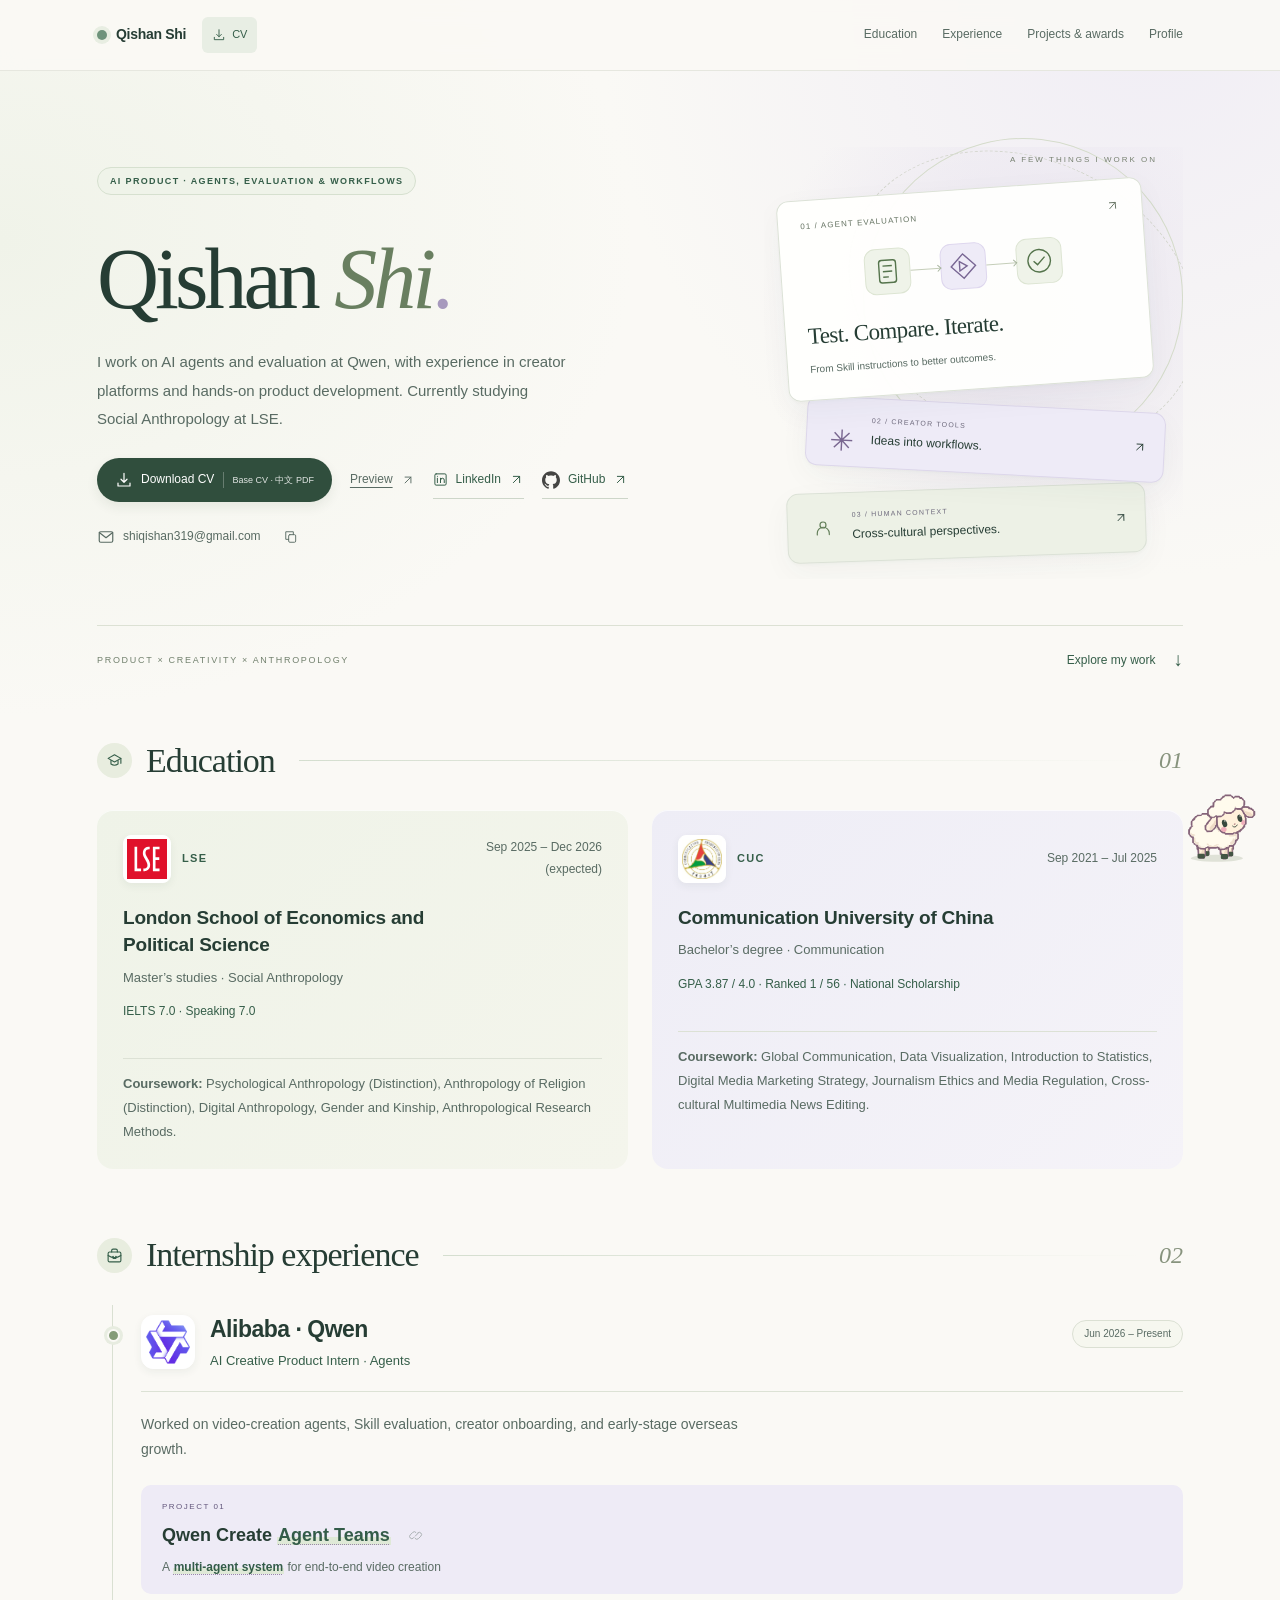
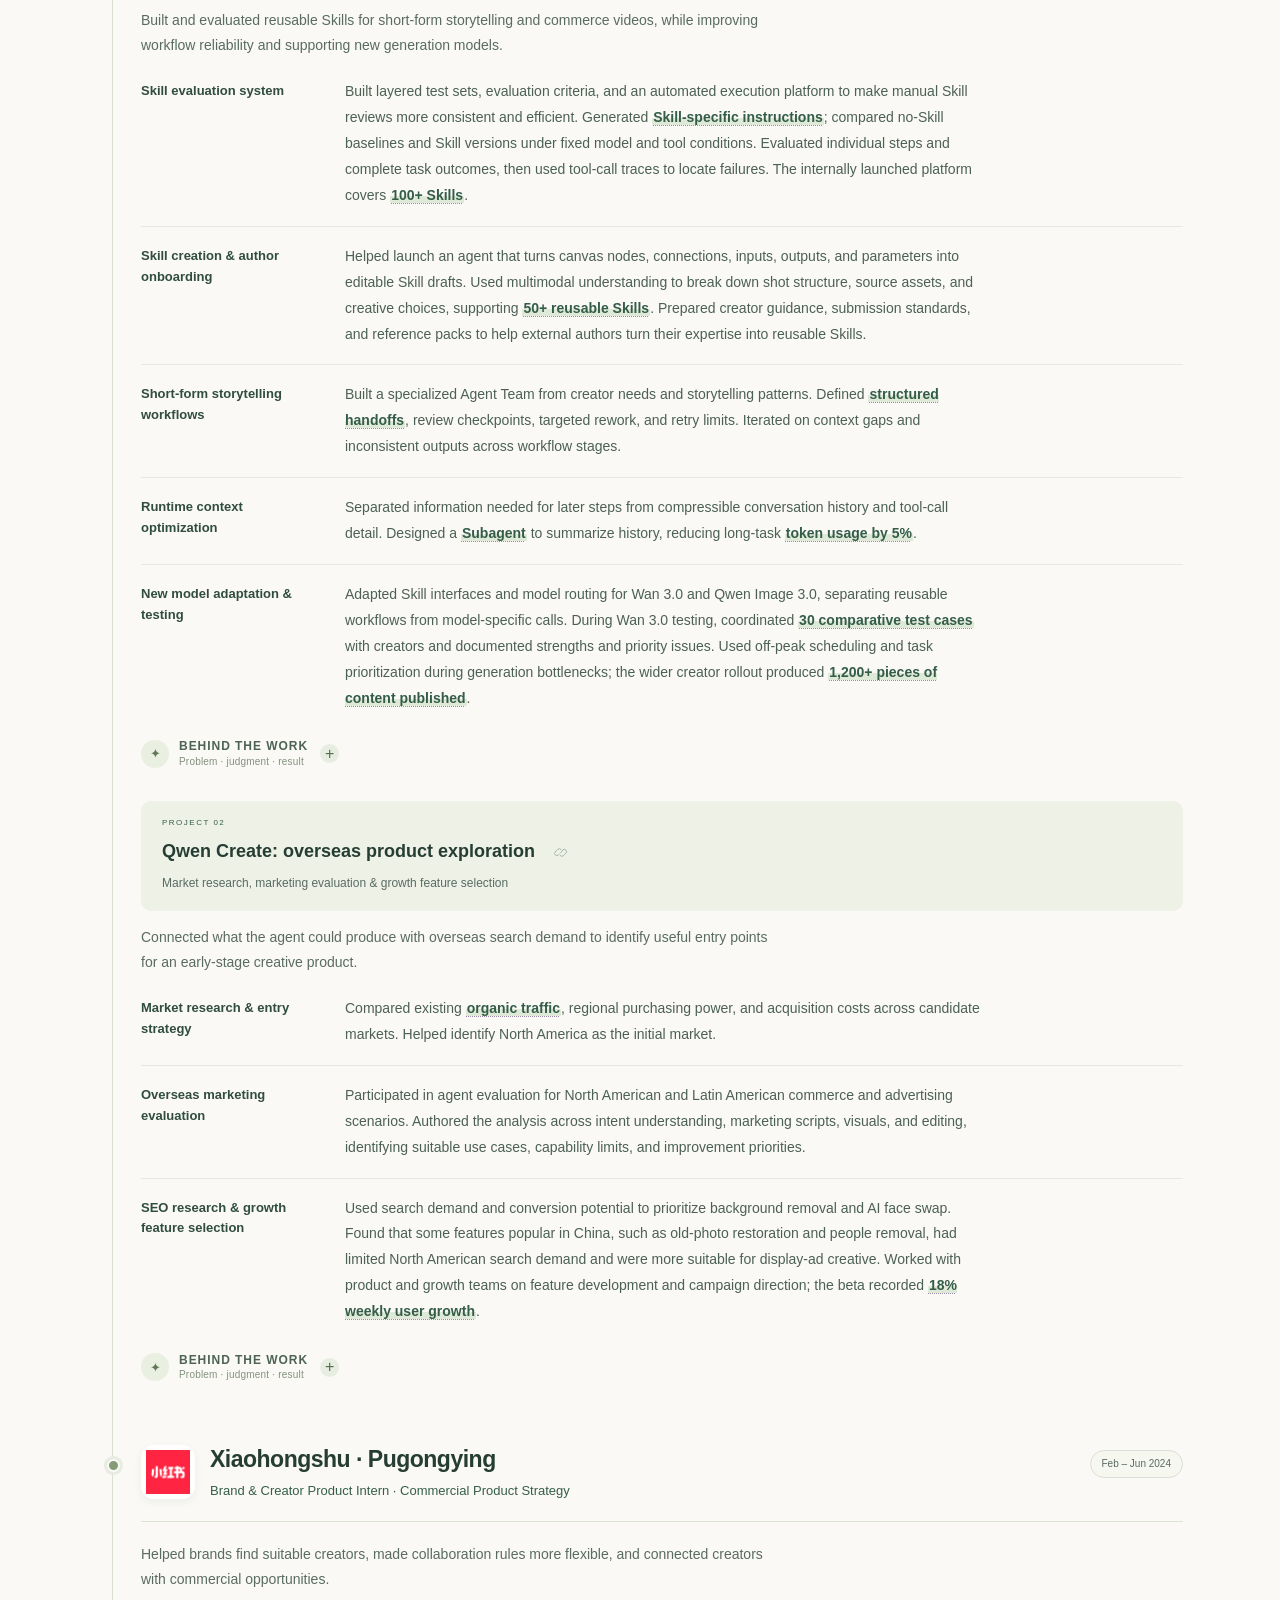
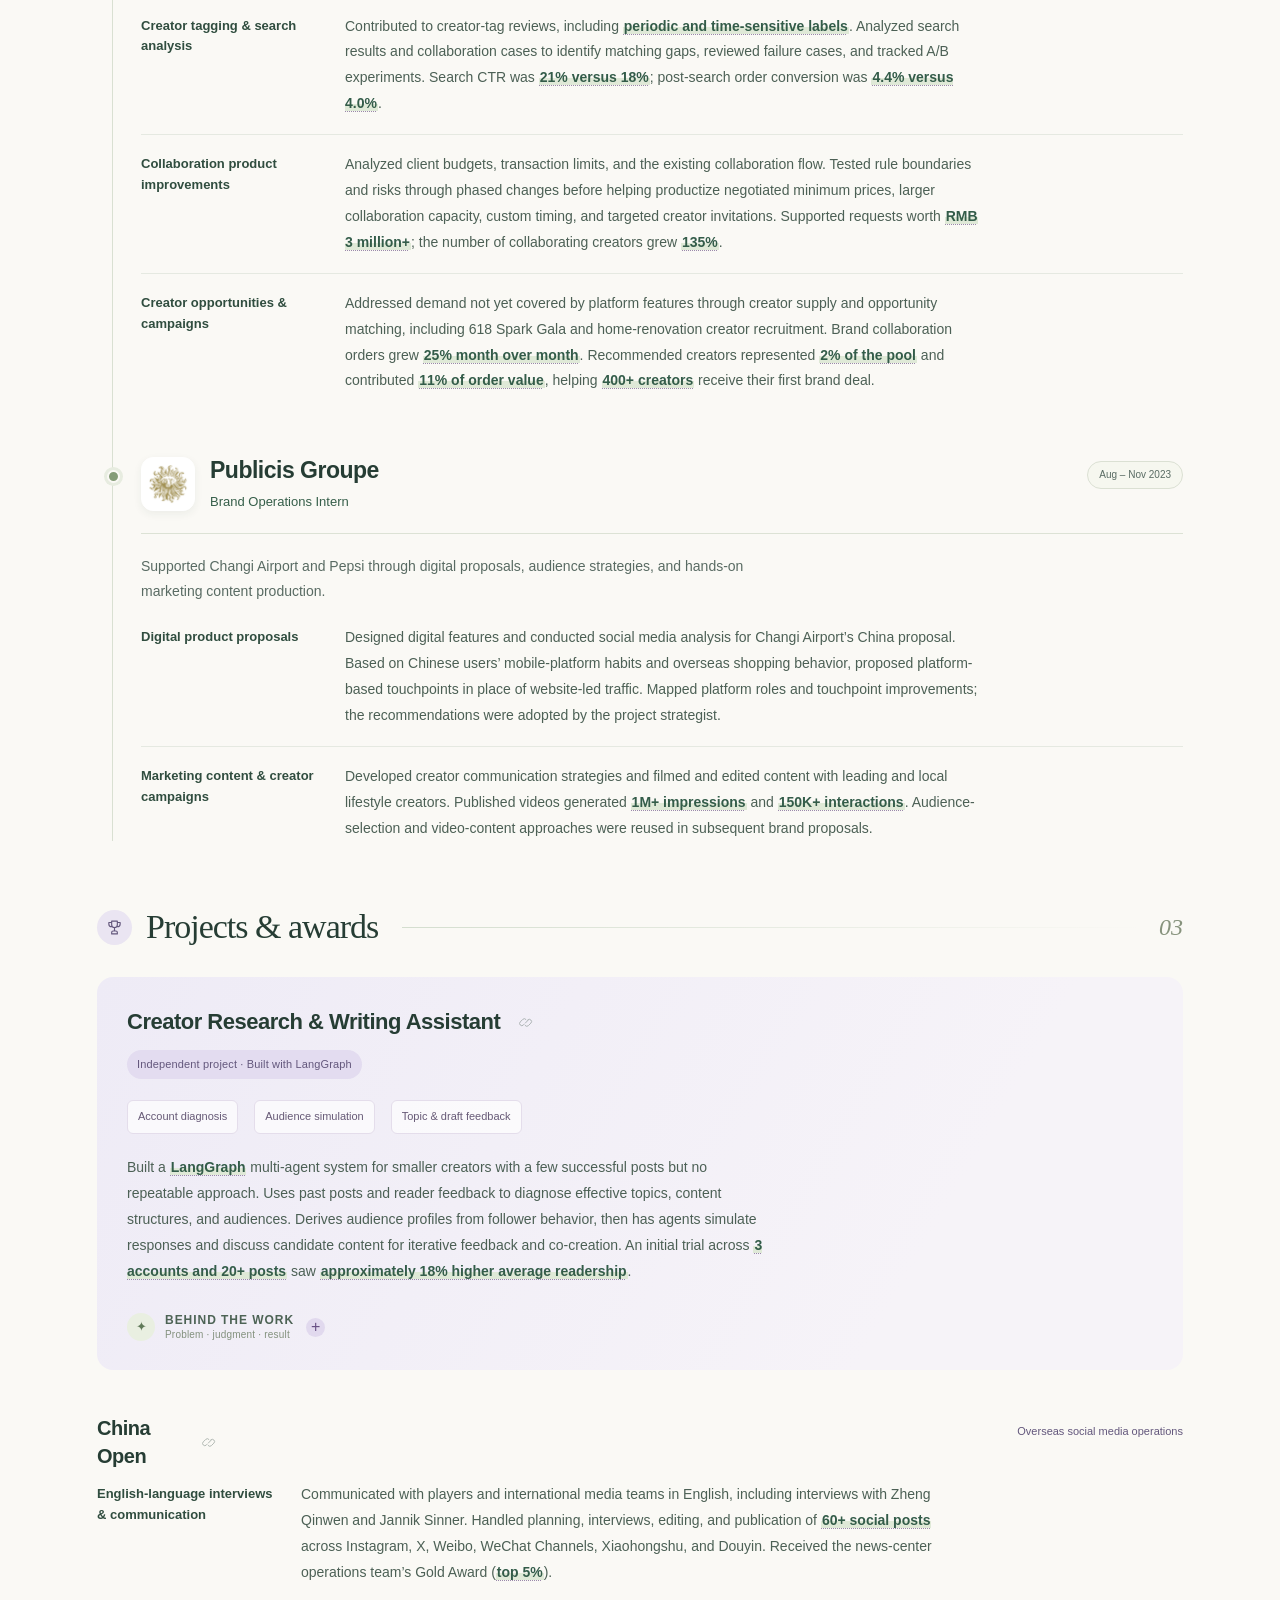
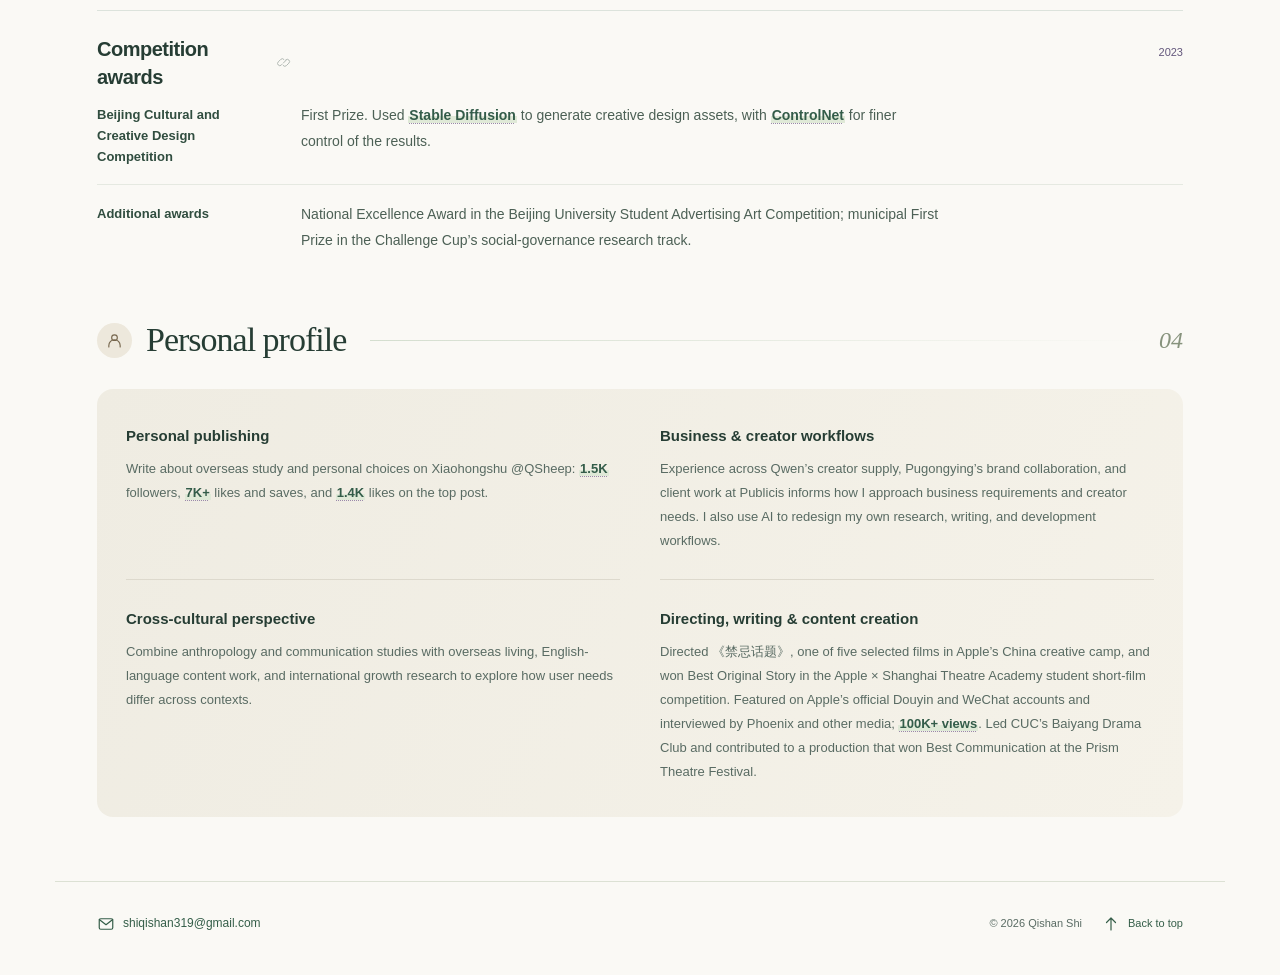
==== index.html @ 3ef387c8 "Polish portfolio copy and mobile notebook readability" ====
<!doctype html>
<html lang="en"><head><meta charset="utf-8"><meta name="viewport" content="width=device-width, initial-scale=1"><title>Qishan Shi · AI Product</title>
<meta name="description" content="Qishan Shi: AI agents and evaluation at Qwen, brand and creator workflows at Xiaohongshu, and independent product development."><meta name="theme-color" content="#faf9f6"><meta property="og:title" content="Qishan Shi · AI Product"><meta property="og:description" content="Skill evaluation, agent workflows, and independent product development."><meta property="og:type" content="website"><meta property="og:url" content="https://shiqishan319-glitch.github.io/"><link rel="icon" href="favicon.svg" type="image/svg+xml"><link rel="stylesheet" href="style.css?v=59f01c6729"><script src="script.js?v=d09903f050" defer></script><script src="bu-controller.js?v=c43ab5bc11" defer></script><script src="sheep-roam.js?v=3ab2f6f81c" defer></script><script src="sheep.js?v=6b297ec71f" defer></script><script src="content-editor.js?v=9345bb167c" defer></script></head>
<body><span class="sheep-dropping" aria-hidden="true" hidden><svg viewBox="0 0 28 20"><ellipse cx="14" cy="17" rx="12" ry="2" fill="#775d4520"/><ellipse cx="9" cy="13" rx="4.5" ry="3.5" fill="#92745d"/><ellipse cx="18" cy="13.5" rx="4.8" ry="3.5" fill="#80644f"/><ellipse cx="14" cy="8" rx="4.2" ry="3.7" fill="#a08369"/></svg></span><span class="meadow-grass" aria-hidden="true" hidden><svg viewBox="0 0 40 30" fill="none"><ellipse cx="20" cy="27" rx="17" ry="2" fill="#b6bd9633"/><path d="M20 27C15 22 10 17 4 17C9 22 11 26 12 27Z" fill="#899e73"/><path d="M19 27C16 15 13 10 10 7C11 17 10 23 14 27Z" fill="#708961"/><path d="M19 27C15 13 18 5 23 2C21 12 24 18 22 27Z" fill="#a5b47d"/><path d="M21 27C24 16 29 10 34 8C29 16 32 21 25 27Z" fill="#728f65"/><path d="M24 27C29 20 34 19 38 20C32 23 32 26 30 27Z" fill="#93aa75"/></svg></span><a class="skip" href="#education">Skip to content</a><div class="header-shell"><header class="site-header wrap"><div class="header-identity"><a class="brand" href="#home"><span class="brand-dot"></span>Qishan Shi</a><a class="header-cv" href="assets/Qishan-Shi-CV.pdf?v=587cbd8246" download="Qishan-Shi-CV.pdf" aria-label="Download CV (Chinese PDF)" title="Download CV · Chinese PDF" inert><svg class="icon" viewBox="0 0 24 24" fill="none" stroke="currentColor" stroke-width="1.6" stroke-linecap="round" stroke-linejoin="round" aria-hidden="true" focusable="false"><path d="M12 3v12m-4-4 4 4 4-4M4 16v4h16v-4"/></svg>CV</a></div><nav aria-label="Main navigation"><a href="#education">Education</a><a href="#experience">Experience</a><a href="#projects">Projects & awards</a><a href="#summary">Profile</a></nav></header><div class="reading-progress" aria-hidden="true"></div></div>
<main class="wrap"><section class="hero" id="home" tabindex="-1"><div class="hero-copy"><div class="hero-kicker"><p class="eyebrow">AI Product · Agents, Evaluation &amp; Workflows</p><div class="sheep-home"><div class="sheep-companion" hidden><button type="button" class="sheep-project-prompt" hidden>About this project</button><button class="sheep-button" type="button" aria-label="Say hello to the little sheep" aria-describedby="sheep-help"><span class="sheep-bubble" aria-hidden="true"></span><svg aria-hidden="true" focusable="false" xmlns="http://www.w3.org/2000/svg" viewBox="0 0 265 265" role="img" class="bu-sheep" aria-labelledby="bu-title"><title id="bu-title">BU — clean rounded contours and soft shading</title><defs><clipPath id="part-body"><path d="M100.25,78.00L133.75,78.00Q135.00,78.00 136.18,78.41L163.21,87.73Q164.00,88.00 164.00,88.84L164.00,89.16Q164.00,90.00 164.70,90.47L166.30,91.53Q167.00,92.00 167.00,92.84L167.00,93.16Q167.00,94.00 167.70,94.47L168.96,95.31Q170.00,96.00 170.46,97.16L171.54,99.84Q172.00,101.00 172.80,101.96L181.20,112.04Q182.00,113.00 181.96,114.25L181.04,144.75Q181.00,146.00 182.23,146.21L185.77,146.79Q187.00,147.00 186.70,148.21L186.23,150.09Q186.00,151.00 186.84,151.42L187.16,151.58Q188.00,152.00 188.00,152.94L188.00,169.75Q188.00,171.00 186.81,171.40L186.19,171.60Q185.00,172.00 184.70,173.21L184.30,174.79Q184.00,176.00 182.88,176.56L181.12,177.44Q180.00,178.00 180.00,179.25L180.00,181.75Q180.00,183.00 178.96,183.69L178.04,184.31Q177.00,185.00 177.30,186.21L177.70,187.79Q178.00,189.00 176.79,189.30L175.21,189.70Q174.00,190.00 173.54,191.16L172.46,193.84Q172.00,195.00 170.75,195.00L170.25,195.00Q169.00,195.00 168.44,196.12L167.56,197.88Q167.00,199.00 165.76,198.88L158.24,198.12Q157.00,198.00 156.25,199.00L154.75,201.00Q154.00,202.00 152.75,202.00L152.25,202.00Q151.00,202.00 150.12,202.88L147.59,205.41Q147.00,206.00 147.00,206.84L147.00,207.16Q147.00,208.00 146.17,207.86L141.93,207.15Q141.00,207.00 140.58,207.84L140.42,208.16Q140.00,209.00 139.06,209.05L122.25,209.93Q121.00,210.00 119.77,209.75L117.23,209.25Q116.00,209.00 115.60,207.81L114.40,204.19Q114.00,203.00 112.75,203.00L112.19,203.00Q111.00,203.00 110.16,203.84L109.84,204.16Q109.00,205.00 107.81,205.00L82.25,205.00Q81.00,205.00 80.31,203.96L79.69,203.04Q79.00,202.00 77.81,202.40L74.19,203.60Q73.00,204.00 72.44,205.12L71.56,206.88Q71.00,208.00 69.75,207.93L53.94,207.05Q53.00,207.00 52.58,206.16L52.42,205.84Q52.00,205.00 51.06,205.00L50.19,205.00Q49.00,205.00 48.16,205.84L47.84,206.16Q47.00,207.00 45.98,206.39L43.07,204.64Q42.00,204.00 42.30,202.79L42.70,201.21Q43.00,200.00 41.88,199.44L39.75,198.38Q39.00,198.00 39.00,197.16L39.00,196.84Q39.00,196.00 38.41,195.41L34.88,191.88Q34.00,191.00 32.79,190.70L31.21,190.30Q30.00,190.00 30.00,188.75L30.00,187.25Q30.00,186.00 28.84,185.54L26.16,184.46Q25.00,184.00 25.00,182.75L25.00,168.25Q25.00,167.00 23.77,166.75L21.23,166.25Q20.00,166.00 20.00,164.75L20.00,164.25Q20.00,163.00 18.79,162.70L17.21,162.30Q16.00,162.00 15.75,160.77L15.25,158.23Q15.00,157.00 13.88,156.44L12.12,155.56Q11.00,155.00 11.00,153.75L11.00,138.25Q11.00,137.00 12.12,136.44L13.88,135.56Q15.00,135.00 15.00,133.75L15.00,133.25Q15.00,132.00 15.75,131.00L17.25,129.00Q18.00,128.00 19.21,127.70L20.79,127.30Q22.00,127.00 22.00,125.75L22.00,124.94Q22.00,124.00 21.16,123.58L20.84,123.42Q20.00,123.00 20.00,122.06L20.00,111.25Q20.00,110.00 20.88,109.12L24.12,105.88Q25.00,105.00 25.00,103.75L25.00,103.25Q25.00,102.00 26.12,101.44L27.88,100.56Q29.00,100.00 29.00,98.75L29.00,98.25Q29.00,97.00 30.19,96.60L30.81,96.40Q32.00,96.00 32.64,94.93L34.36,92.07Q35.00,91.00 36.23,90.75L38.77,90.25Q40.00,90.00 40.56,88.88L41.44,87.12Q42.00,86.00 43.25,86.00L55.75,86.00Q57.00,86.00 57.40,84.81L58.60,81.19Q59.00,80.00 60.25,80.00L80.75,80.00Q82.00,80.00 82.25,81.23L82.75,83.77Q83.00,85.00 84.25,85.00L84.75,85.00Q86.00,85.00 87.10,84.41L97.90,78.59Q99.00,78.00 100.25,78.00Z"/></clipPath><clipPath id="part-face"><path d="M152.25,55.00L157.75,55.00Q159.00,55.00 160.17,55.44L165.83,57.56Q167.00,58.00 168.25,58.00L170.75,58.00Q172.00,58.00 173.21,58.30L183.09,60.77Q184.00,61.00 184.42,61.84L184.58,62.16Q185.00,63.00 185.94,63.00L198.75,63.00Q200.00,63.00 200.00,64.25L200.00,66.75Q200.00,68.00 201.00,68.75L203.00,70.25Q204.00,71.00 204.18,72.24L204.82,76.76Q205.00,78.00 206.12,78.56L207.88,79.44Q209.00,80.00 209.00,81.25L209.00,82.75Q209.00,84.00 210.12,84.56L211.88,85.44Q213.00,86.00 213.00,87.25L213.00,87.81Q213.00,89.00 213.84,89.84L214.41,90.41Q215.00,91.00 215.00,91.84L215.00,92.16Q215.00,93.00 214.30,93.47L213.04,94.31Q212.00,95.00 212.88,95.88L214.12,97.12Q215.00,98.00 215.00,99.25L215.00,118.75Q215.00,120.00 213.84,120.46L211.16,121.54Q210.00,122.00 210.00,123.25L210.00,128.75Q210.00,130.00 208.84,130.46L206.16,131.54Q205.00,132.00 205.00,133.25L205.00,134.75Q205.00,136.00 203.79,136.30L202.21,136.70Q201.00,137.00 200.36,138.07L198.64,140.93Q198.00,142.00 196.75,142.00L196.25,142.00Q195.00,142.00 195.00,143.25L195.00,143.81Q195.00,145.00 194.16,145.84L193.84,146.16Q193.00,147.00 191.81,147.00L188.25,147.00Q187.00,147.00 186.44,148.12L184.56,151.88Q184.00,153.00 182.75,152.90L172.25,152.10Q171.00,152.00 170.25,153.00L168.75,155.00Q168.00,156.00 166.75,156.00L141.25,156.00Q140.00,156.00 139.44,154.88L138.56,153.12Q138.00,152.00 136.75,152.00L132.25,152.00Q131.00,152.00 130.31,150.96L129.69,150.04Q129.00,149.00 127.75,149.00L127.25,149.00Q126.00,149.00 125.60,147.81L125.40,147.19Q125.00,146.00 123.75,146.00L123.25,146.00Q122.00,146.00 121.70,144.79L121.30,143.21Q121.00,142.00 119.84,141.54L117.16,140.46Q116.00,140.00 116.00,138.75L116.00,137.25Q116.00,136.00 115.20,135.04L111.80,130.96Q111.00,130.00 111.00,128.75L111.00,127.94Q111.00,127.00 110.16,126.58L109.84,126.42Q109.00,126.00 108.97,125.06L108.03,91.25Q108.00,90.00 109.23,89.75L111.77,89.25Q113.00,89.00 113.18,87.76L113.82,83.24Q114.00,82.00 115.04,81.31L116.30,80.47Q117.00,80.00 117.00,79.16L117.00,78.84Q117.00,78.00 117.59,77.41L121.12,73.88Q122.00,73.00 122.64,71.93L127.36,64.07Q128.00,63.00 129.21,62.70L138.79,60.30Q140.00,60.00 141.14,59.48L149.86,55.52Q151.00,55.00 152.25,55.00Z"/></clipPath><clipPath id="part-tuft"><path d="M139.25,16.00L159.75,16.00Q161.00,16.00 161.56,17.12L162.44,18.88Q163.00,20.00 164.23,20.25L166.77,20.75Q168.00,21.00 168.00,22.25L168.00,22.75Q168.00,24.00 169.25,24.00L170.75,24.00Q172.00,24.00 172.30,22.79L172.70,21.21Q173.00,20.00 174.25,20.00L188.75,20.00Q190.00,20.00 190.56,21.12L191.44,22.88Q192.00,24.00 193.24,24.18L197.76,24.82Q199.00,25.00 199.40,26.19L199.60,26.81Q200.00,28.00 201.07,28.64L203.93,30.36Q205.00,31.00 205.00,32.25L205.00,32.75Q205.00,34.00 206.07,34.64L208.93,36.36Q210.00,37.00 210.00,38.25L210.00,50.81Q210.00,52.00 209.16,52.84L208.84,53.16Q208.00,54.00 208.17,55.18L208.82,59.76Q209.00,61.00 207.76,61.18L203.24,61.82Q202.00,62.00 201.38,63.09L198.62,67.91Q198.00,69.00 196.75,69.00L181.94,69.00Q181.00,69.00 180.58,68.16L180.42,67.84Q180.00,67.00 179.06,67.00L178.25,67.00Q177.00,67.00 176.75,68.23L176.25,70.77Q176.00,72.00 174.81,72.40L174.19,72.60Q173.00,73.00 172.31,74.04L169.69,77.96Q169.00,79.00 167.75,79.00L165.25,79.00Q164.00,79.00 163.60,80.19L163.40,80.81Q163.00,82.00 161.96,82.69L161.04,83.31Q160.00,84.00 158.75,84.00L144.25,84.00Q143.00,84.00 142.25,83.00L140.71,80.95Q140.00,80.00 139.16,80.84L138.84,81.16Q138.00,82.00 138.00,83.19L138.00,84.75Q138.00,86.00 137.00,86.75L127.00,94.25Q126.00,95.00 124.75,95.00L115.25,95.00Q114.00,95.00 112.88,95.56L111.12,96.44Q110.00,97.00 109.25,96.00L107.75,94.00Q107.00,93.00 106.12,93.88L103.88,96.12Q103.00,97.00 101.76,96.84L96.24,96.16Q95.00,96.00 94.31,97.04L93.69,97.96Q93.00,99.00 91.75,99.00L90.25,99.00Q89.00,99.00 88.31,97.96L87.69,97.04Q87.00,96.00 85.75,96.00L85.25,96.00Q84.00,96.00 83.70,94.79L83.30,93.21Q83.00,92.00 81.79,91.70L80.21,91.30Q79.00,91.00 78.44,89.88L77.56,88.12Q77.00,87.00 77.00,85.75L77.00,68.25Q77.00,67.00 78.21,66.70L79.79,66.30Q81.00,66.00 81.30,64.79L81.70,63.21Q82.00,62.00 83.19,61.60L83.81,61.40Q85.00,61.00 85.69,59.96L88.31,56.04Q89.00,55.00 90.24,54.82L94.76,54.18Q96.00,54.00 96.00,52.75L96.00,44.25Q96.00,43.00 97.21,42.70L98.79,42.30Q100.00,42.00 100.46,40.84L101.54,38.16Q102.00,37.00 103.25,37.00L104.75,37.00Q106.00,37.00 106.40,35.81L107.60,32.19Q108.00,31.00 109.25,31.00L122.75,31.00Q124.00,31.00 124.00,29.75L124.00,28.25Q124.00,27.00 125.23,26.75L127.77,26.25Q129.00,26.00 129.40,24.81L130.60,21.19Q131.00,20.00 132.25,20.00L135.75,20.00Q137.00,20.00 137.30,18.79L137.70,17.21Q138.00,16.00 139.25,16.00Z"/></clipPath><clipPath id="part-ear-l"><path d="M106.24,78.18L117.76,79.82Q119.00,80.00 119.61,81.09L123.39,87.91Q124.00,89.00 124.00,90.25L124.00,92.75Q124.00,94.00 122.96,94.69L121.70,95.53Q121.00,96.00 121.00,96.84L121.00,97.16Q121.00,98.00 120.45,98.64L115.81,104.05Q115.00,105.00 114.94,106.25L114.06,125.75Q114.00,127.00 112.75,127.00L110.25,127.00Q109.00,127.00 109.00,128.25L109.00,130.75Q109.00,132.00 108.00,132.75L106.00,134.25Q105.00,135.00 104.60,136.19L104.40,136.81Q104.00,138.00 102.75,138.00L102.25,138.00Q101.00,138.00 100.25,139.00L95.75,145.00Q95.00,146.00 93.75,146.06L76.25,146.94Q75.00,147.00 74.75,145.77L74.25,143.23Q74.00,142.00 72.84,141.54L70.16,140.46Q69.00,140.00 68.92,138.75L68.08,125.25Q68.00,124.00 68.98,123.22L72.02,120.78Q73.00,120.00 73.00,118.75L73.00,118.25Q73.00,117.00 74.04,116.31L74.96,115.69Q76.00,115.00 76.00,113.75L76.00,113.25Q76.00,112.00 77.19,111.60L77.81,111.40Q79.00,111.00 79.30,109.79L79.80,107.81Q80.00,107.00 80.84,107.00L81.16,107.00Q82.00,107.00 82.38,106.25L83.44,104.12Q84.00,103.00 85.12,102.44L86.88,101.56Q88.00,101.00 88.00,99.75L88.00,92.94Q88.00,92.00 88.84,91.58L89.16,91.42Q90.00,91.00 90.89,91.30L94.81,92.60Q96.00,93.00 96.00,91.75L96.00,87.25Q96.00,86.00 96.93,85.17L104.07,78.83Q105.00,78.00 106.24,78.18Z"/></clipPath><clipPath id="part-ear-r"><path d="M203.25,56.06L220.75,56.94Q222.00,57.00 222.96,57.80L227.04,61.20Q228.00,62.00 229.25,62.00L232.75,62.00Q234.00,62.00 234.30,63.21L234.70,64.79Q235.00,66.00 236.16,66.46L238.84,67.54Q240.00,68.00 240.00,69.25L240.00,70.75Q240.00,72.00 241.16,72.46L243.84,73.54Q245.00,74.00 245.00,75.25L245.00,86.75Q245.00,88.00 244.00,88.75L242.00,90.25Q241.00,91.00 240.60,92.19L240.40,92.81Q240.00,94.00 238.81,94.40L238.19,94.60Q237.00,95.00 236.60,96.19L236.40,96.81Q236.00,98.00 234.75,98.00L220.25,98.00Q219.00,98.00 218.44,96.88L217.56,95.12Q217.00,94.00 215.76,94.16L210.24,94.84Q209.00,95.00 208.25,94.00L206.75,92.00Q206.00,91.00 206.00,89.75L206.00,87.25Q206.00,86.00 205.00,85.25L203.00,83.75Q202.00,83.00 201.60,81.81L201.40,81.19Q201.00,80.00 199.75,80.00L195.25,80.00Q194.00,80.00 193.01,79.23L185.99,73.77Q185.00,73.00 184.75,71.77L183.25,64.23Q183.00,63.00 184.02,62.27L188.98,58.73Q190.00,58.00 191.24,58.16L196.76,58.84Q198.00,59.00 199.00,58.25L201.00,56.75Q202.00,56.00 203.25,56.06Z"/></clipPath><clipPath id="part-leg-bl"><path d="M45.25,174.00L67.75,174.00Q69.00,174.00 69.78,174.98L72.22,178.02Q73.00,179.00 73.00,180.25L73.00,228.75Q73.00,230.00 72.36,231.07L67.64,238.93Q67.00,240.00 65.75,240.00L51.25,240.00Q50.00,240.00 49.70,238.79L49.30,237.21Q49.00,236.00 47.88,235.44L46.12,234.56Q45.00,234.00 44.90,232.75L43.10,210.25Q43.00,209.00 41.96,208.31L41.04,207.69Q40.00,207.00 40.00,205.75L40.00,180.25Q40.00,179.00 40.78,178.02L43.22,174.98Q44.00,174.00 45.25,174.00Z"/></clipPath><clipPath id="part-leg-br"><path d="M73.25,174.00L82.75,174.00Q84.00,174.00 84.78,174.98L87.22,178.02Q88.00,179.00 88.00,180.25L88.00,205.75Q88.00,207.00 86.96,207.69L86.04,208.31Q85.00,209.00 85.00,210.25L85.00,224.75Q85.00,226.00 83.79,226.30L82.21,226.70Q81.00,227.00 80.44,228.12L79.56,229.88Q79.00,231.00 77.75,231.00L75.25,231.00Q74.00,231.00 73.70,229.79L73.30,228.21Q73.00,227.00 71.84,226.54L69.16,225.46Q68.00,225.00 68.00,223.75L68.00,180.25Q68.00,179.00 68.78,178.02L71.22,174.98Q72.00,174.00 73.25,174.00Z"/></clipPath><clipPath id="part-leg-fl"><path d="M124.25,174.00L147.75,174.00Q149.00,174.00 149.78,174.98L152.22,178.02Q153.00,179.00 153.00,180.25L153.00,231.06Q153.00,232.00 152.16,232.42L151.84,232.58Q151.00,233.00 150.77,233.91L150.30,235.79Q150.00,237.00 148.79,237.30L147.21,237.70Q146.00,238.00 145.70,239.21L145.30,240.79Q145.00,242.00 143.75,242.00L132.25,242.00Q131.00,242.00 130.60,240.81L130.40,240.19Q130.00,239.00 128.88,238.44L127.12,237.56Q126.00,237.00 126.00,235.75L126.00,228.25Q126.00,227.00 124.84,226.54L122.16,225.46Q121.00,225.00 121.00,223.75L121.00,211.19Q121.00,210.00 120.16,209.16L119.84,208.84Q119.00,208.00 119.00,206.81L119.00,180.25Q119.00,179.00 119.78,178.02L122.22,174.98Q123.00,174.00 124.25,174.00Z"/></clipPath><clipPath id="part-leg-fr"><path d="M153.25,174.00L165.75,174.00Q167.00,174.00 167.78,174.98L170.22,178.02Q171.00,179.00 171.00,180.25L171.00,205.75Q171.00,207.00 169.96,207.69L169.04,208.31Q168.00,209.00 168.00,210.25L168.00,227.75Q168.00,229.00 166.88,229.56L163.12,231.44Q162.00,232.00 160.75,232.00L154.25,232.00Q153.00,232.00 152.31,230.96L151.69,230.04Q151.00,229.00 149.81,228.60L149.19,228.40Q148.00,228.00 148.00,226.75L148.00,180.25Q148.00,179.00 148.78,178.02L151.22,174.98Q152.00,174.00 153.25,174.00Z"/></clipPath><filter id="bu-soft-shade" x="-15%" y="-15%" width="130%" height="130%" color-interpolation-filters="sRGB"><feGaussianBlur stdDeviation="0.65"/></filter><clipPath id="bu-eye-l"><ellipse class="bu-aperture-left" cx="138" cy="116.7" rx="11.7" ry="15.7"/></clipPath><clipPath id="bu-eye-r"><ellipse class="bu-aperture-right" cx="191.1" cy="98.7" rx="11" ry="15.6"/></clipPath></defs><style>
  .bu-sheep{--lift:0px;--squash:1;--stretch:1;--tilt:0deg;--head-y:0px;--head-x:0px;--ear-l:0deg;--ear-r:0deg;--leg-fl:0deg;--leg-fr:0deg;--leg-bl:0deg;--leg-br:0deg;--tuck:0px;--lid:0;--closed:0;--happy:0;--mouth:0;--smile:1;--mouth-y:1;--cheek:0;--grass:0;--grass-x:0px;--grass-r:0deg;--sleep:0;--heart:0;--shadow:1;--gaze-x:0px;--gaze-y:0px;--look-tilt:0deg}
  .bu-outline{stroke:#88627c;stroke-width:4;stroke-linejoin:miter;stroke-linecap:square}
  .bu-body{transform:translateY(var(--lift)) scale(var(--stretch),var(--squash));transform-origin:122px 235px}
  .bu-head{transform:translate(var(--head-x),var(--head-y)) rotate(calc(var(--tilt) + var(--look-tilt))) scaleX(var(--head-sx));transform-origin:158px 137px}
  .bu-ear-left{transform:rotate(var(--ear-l));transform-origin:103px 93px}.bu-ear-right{transform:rotate(var(--ear-r));transform-origin:203px 67px}
  .bu-leg-fl{transform:translateY(var(--tuck)) rotate(var(--leg-fl));transform-origin:136px 197px}.bu-leg-fr{transform:translateY(var(--tuck)) rotate(var(--leg-fr));transform-origin:158px 197px}
  .bu-leg-bl{transform:translateY(var(--tuck)) rotate(var(--leg-bl));transform-origin:56px 197px}.bu-leg-br{transform:translateY(var(--tuck)) rotate(var(--leg-br));transform-origin:78px 197px}
  .bu-pupil{transform:translate(calc(var(--gaze-x) + var(--pointer-x)),calc(var(--gaze-y) + var(--pointer-y)))}
  .bu-eye-open{opacity:1}.bu-eye-closed{opacity:calc(clamp(0,(var(--lid) - .88)*8.334,1)*(1 - var(--happy)))}.bu-eye-happy{opacity:calc(clamp(0,(var(--lid) - .88)*8.334,1)*var(--happy))}
  .bu-smile{opacity:var(--smile)}.bu-mouth-open{opacity:var(--mouth);transform:scaleY(var(--mouth-y));transform-origin:175px 129px}
  .bu-cheek-glow{opacity:var(--cheek)}.bu-grass{opacity:var(--grass);transform:translateX(var(--grass-x)) rotate(var(--grass-r));transform-origin:175px 129px}
  .bu-zzz{opacity:var(--sleep)}.bu-heart{opacity:var(--heart)}.bu-shadow{transform:scaleX(var(--shadow));transform-origin:124px 240px}






.bu-ink{fill:#39493d}.bu-skin{fill:#fff0d8}.bu-pink{fill:#efacb9}.bu-wool{fill:#fffbed}

.bu-sheep{--pointer-x:0px;--pointer-y:0px;--face-x:0px;--head-sx:1} .bu-face-features{transform:translateX(var(--face-x))}
.bu-aperture-left{transform:translateY(calc(var(--lid)*3px)) rotate(-18deg) scaleY(calc(1 - var(--lid)));transform-origin:138px 116.7px}.bu-aperture-right{transform:translateY(calc(var(--lid)*3px)) rotate(-15.5deg) scaleY(calc(1 - var(--lid)));transform-origin:191.1px 98.7px}
</style><ellipse class="bu-shadow" cx="111" cy="238" rx="91" ry="12" fill="#a7b198" opacity=".32"/><g class="bu-suspension"><g class="bu-body"><g class="bu-leg bu-leg-br"><g><path fill="#856479" d="M73.25,174.00L82.75,174.00Q84.00,174.00 84.78,174.98L87.22,178.02Q88.00,179.00 88.00,180.25L88.00,205.75Q88.00,207.00 86.96,207.69L86.04,208.31Q85.00,209.00 85.00,210.25L85.00,224.75Q85.00,226.00 83.79,226.30L82.21,226.70Q81.00,227.00 80.44,228.12L79.56,229.88Q79.00,231.00 77.75,231.00L75.25,231.00Q74.00,231.00 73.70,229.79L73.30,228.21Q73.00,227.00 71.84,226.54L69.16,225.46Q68.00,225.00 68.00,223.75L68.00,180.25Q68.00,179.00 68.78,178.02L71.22,174.98Q72.00,174.00 73.25,174.00Z"/><path fill="#fff1db" d="M77.84,179.00L78.16,179.00Q79.00,179.00 79.52,179.66L82.22,183.02Q83.00,184.00 82.93,185.25L82.06,200.06Q82.00,201.00 81.16,201.42L80.84,201.58Q80.00,202.00 79.95,202.94L79.06,220.75Q79.00,222.00 77.81,221.60L74.19,220.40Q73.00,220.00 73.00,218.75L73.00,185.25Q73.00,184.00 73.78,183.02L76.48,179.66Q77.00,179.00 77.84,179.00Z"/></g><g><g clip-path="url(#part-leg-br)"><path d="M83 192 C80.0 197 81.0 204 78.0 209 Q76.0 213 75 216 L83 216Z" fill="#dabca4" opacity=".43" filter="url(#bu-soft-shade)"/></g><path d="M76 213 Q78.5 214 81 213 Q85 213 85 217 L85 226 Q85 230 81 230 H76 Q72 230 72 226 V217 Q72 213 76 213Z" fill="#435443"/></g></g><g class="bu-leg bu-leg-fr"><g><path fill="#856479" d="M153.25,174.00L165.75,174.00Q167.00,174.00 167.78,174.98L170.22,178.02Q171.00,179.00 171.00,180.25L171.00,205.75Q171.00,207.00 169.96,207.69L169.04,208.31Q168.00,209.00 168.00,210.25L168.00,227.75Q168.00,229.00 166.88,229.56L163.12,231.44Q162.00,232.00 160.75,232.00L154.25,232.00Q153.00,232.00 152.31,230.96L151.69,230.04Q151.00,229.00 149.81,228.60L149.19,228.40Q148.00,228.00 148.00,226.75L148.00,180.25Q148.00,179.00 148.78,178.02L151.22,174.98Q152.00,174.00 153.25,174.00Z"/><path fill="#fff1db" d="M158.25,179.00L160.75,179.00Q162.00,179.00 162.78,179.98L165.22,183.02Q166.00,184.00 165.93,185.25L165.07,199.75Q165.00,201.00 164.12,201.88L162.88,203.12Q162.00,204.00 162.06,205.25L162.94,222.75Q163.00,224.00 161.88,224.56L160.12,225.44Q159.00,226.00 157.88,225.44L154.12,223.56Q153.00,223.00 153.00,221.75L153.00,185.25Q153.00,184.00 153.78,183.02L156.22,179.98Q157.00,179.00 158.25,179.00Z"/></g><g><g clip-path="url(#part-leg-fr)"><path d="M166 194 C161.5 199 162.5 206 159.5 211 Q157.5 215 155 218 L166 218Z" fill="#dabca4" opacity=".43" filter="url(#bu-soft-shade)"/></g><path d="M153 215 Q158.5 216 164 215 Q168 215 168 219 L168 227 Q168 231 164 231 H153 Q149 231 149 227 V219 Q149 215 153 215Z" fill="#435443"/></g></g><g class="bu-leg bu-leg-bl"><g><path fill="#856479" d="M45.25,174.00L67.75,174.00Q69.00,174.00 69.78,174.98L72.22,178.02Q73.00,179.00 73.00,180.25L73.00,228.75Q73.00,230.00 72.36,231.07L67.64,238.93Q67.00,240.00 65.75,240.00L51.25,240.00Q50.00,240.00 49.70,238.79L49.30,237.21Q49.00,236.00 47.88,235.44L46.12,234.56Q45.00,234.00 44.90,232.75L43.10,210.25Q43.00,209.00 41.96,208.31L41.04,207.69Q40.00,207.00 40.00,205.75L40.00,180.25Q40.00,179.00 40.78,178.02L43.22,174.98Q44.00,174.00 45.25,174.00Z"/><path fill="#fff1db" d="M50.25,179.00L62.75,179.00Q64.00,179.00 64.78,179.98L67.22,183.02Q68.00,184.00 68.00,185.25L68.00,223.75Q68.00,225.00 67.36,226.07L62.64,233.93Q62.00,235.00 60.75,235.00L56.25,235.00Q55.00,235.00 54.70,233.79L54.30,232.21Q54.00,231.00 52.88,230.44L51.12,229.56Q50.00,229.00 49.95,227.75L49.05,204.25Q49.00,203.00 47.96,202.31L47.04,201.69Q46.00,201.00 45.86,199.76L45.14,193.24Q45.00,192.00 45.00,190.75L45.00,185.25Q45.00,184.00 45.78,183.02L48.22,179.98Q49.00,179.00 50.25,179.00Z"/></g><g><g clip-path="url(#part-leg-bl)"><path d="M68 201 C58.5 206 59.5 213 56.5 218 Q54.5 222 47 225 L68 225Z" fill="#dabca4" opacity=".43" filter="url(#bu-soft-shade)"/></g><path d="M48 222 Q56.5 223 65 222 Q69 222 69 226 L69 235 Q69 239 65 239 H48 Q44 239 44 235 V226 Q44 222 48 222Z" fill="#435443"/></g></g><g class="bu-leg bu-leg-fl"><g><path fill="#856479" d="M124.25,174.00L147.75,174.00Q149.00,174.00 149.78,174.98L152.22,178.02Q153.00,179.00 153.00,180.25L153.00,231.06Q153.00,232.00 152.16,232.42L151.84,232.58Q151.00,233.00 150.77,233.91L150.30,235.79Q150.00,237.00 148.79,237.30L147.21,237.70Q146.00,238.00 145.70,239.21L145.30,240.79Q145.00,242.00 143.75,242.00L132.25,242.00Q131.00,242.00 130.60,240.81L130.40,240.19Q130.00,239.00 128.88,238.44L127.12,237.56Q126.00,237.00 126.00,235.75L126.00,228.25Q126.00,227.00 124.84,226.54L122.16,225.46Q121.00,225.00 121.00,223.75L121.00,211.19Q121.00,210.00 120.16,209.16L119.84,208.84Q119.00,208.00 119.00,206.81L119.00,180.25Q119.00,179.00 119.78,178.02L122.22,174.98Q123.00,174.00 124.25,174.00Z"/><path fill="#fff1db" d="M129.25,179.00L142.75,179.00Q144.00,179.00 144.78,179.98L147.22,183.02Q148.00,184.00 148.00,185.25L148.00,224.75Q148.00,226.00 146.96,226.69L146.04,227.31Q145.00,228.00 145.00,229.25L145.00,229.75Q145.00,231.00 143.88,231.56L142.12,232.44Q141.00,233.00 140.70,234.21L140.30,235.79Q140.00,237.00 138.75,237.00L137.25,237.00Q136.00,237.00 135.60,235.81L135.40,235.19Q135.00,234.00 133.88,233.44L132.12,232.56Q131.00,232.00 131.00,230.75L131.00,223.25Q131.00,222.00 130.12,221.12L127.88,218.88Q127.00,218.00 127.00,216.75L127.00,206.25Q127.00,205.00 125.96,204.31L125.04,203.69Q124.00,203.00 124.00,201.75L124.00,185.25Q124.00,184.00 124.78,183.02L127.22,179.98Q128.00,179.00 129.25,179.00Z"/></g><g><g clip-path="url(#part-leg-fl)"><path d="M148 202 C138.0 207 139.0 214 136.0 219 Q134.0 223 126 226 L148 226Z" fill="#dabca4" opacity=".43" filter="url(#bu-soft-shade)"/></g><path d="M129 223 Q137.5 224 146 223 Q150 223 150 227 L150 237 Q150 241 146 241 H129 Q125 241 125 237 V227 Q125 223 129 223Z" fill="#435443"/></g></g><g class="bu-fleece"><g><path fill="#856479" d="M100.25,78.00L133.75,78.00Q135.00,78.00 136.18,78.41L163.21,87.73Q164.00,88.00 164.00,88.84L164.00,89.16Q164.00,90.00 164.70,90.47L166.30,91.53Q167.00,92.00 167.00,92.84L167.00,93.16Q167.00,94.00 167.70,94.47L168.96,95.31Q170.00,96.00 170.46,97.16L171.54,99.84Q172.00,101.00 172.80,101.96L181.20,112.04Q182.00,113.00 181.96,114.25L181.04,144.75Q181.00,146.00 182.23,146.21L185.77,146.79Q187.00,147.00 186.70,148.21L186.23,150.09Q186.00,151.00 186.84,151.42L187.16,151.58Q188.00,152.00 188.00,152.94L188.00,169.75Q188.00,171.00 186.81,171.40L186.19,171.60Q185.00,172.00 184.70,173.21L184.30,174.79Q184.00,176.00 182.88,176.56L181.12,177.44Q180.00,178.00 180.00,179.25L180.00,181.75Q180.00,183.00 178.96,183.69L178.04,184.31Q177.00,185.00 177.30,186.21L177.70,187.79Q178.00,189.00 176.79,189.30L175.21,189.70Q174.00,190.00 173.54,191.16L172.46,193.84Q172.00,195.00 170.75,195.00L170.25,195.00Q169.00,195.00 168.44,196.12L167.56,197.88Q167.00,199.00 165.76,198.88L158.24,198.12Q157.00,198.00 156.25,199.00L154.75,201.00Q154.00,202.00 152.75,202.00L152.25,202.00Q151.00,202.00 150.12,202.88L147.59,205.41Q147.00,206.00 147.00,206.84L147.00,207.16Q147.00,208.00 146.17,207.86L141.93,207.15Q141.00,207.00 140.58,207.84L140.42,208.16Q140.00,209.00 139.06,209.05L122.25,209.93Q121.00,210.00 119.77,209.75L117.23,209.25Q116.00,209.00 115.60,207.81L114.40,204.19Q114.00,203.00 112.75,203.00L112.19,203.00Q111.00,203.00 110.16,203.84L109.84,204.16Q109.00,205.00 107.81,205.00L82.25,205.00Q81.00,205.00 80.31,203.96L79.69,203.04Q79.00,202.00 77.81,202.40L74.19,203.60Q73.00,204.00 72.44,205.12L71.56,206.88Q71.00,208.00 69.75,207.93L53.94,207.05Q53.00,207.00 52.58,206.16L52.42,205.84Q52.00,205.00 51.06,205.00L50.19,205.00Q49.00,205.00 48.16,205.84L47.84,206.16Q47.00,207.00 45.98,206.39L43.07,204.64Q42.00,204.00 42.30,202.79L42.70,201.21Q43.00,200.00 41.88,199.44L39.75,198.38Q39.00,198.00 39.00,197.16L39.00,196.84Q39.00,196.00 38.41,195.41L34.88,191.88Q34.00,191.00 32.79,190.70L31.21,190.30Q30.00,190.00 30.00,188.75L30.00,187.25Q30.00,186.00 28.84,185.54L26.16,184.46Q25.00,184.00 25.00,182.75L25.00,168.25Q25.00,167.00 23.77,166.75L21.23,166.25Q20.00,166.00 20.00,164.75L20.00,164.25Q20.00,163.00 18.79,162.70L17.21,162.30Q16.00,162.00 15.75,160.77L15.25,158.23Q15.00,157.00 13.88,156.44L12.12,155.56Q11.00,155.00 11.00,153.75L11.00,138.25Q11.00,137.00 12.12,136.44L13.88,135.56Q15.00,135.00 15.00,133.75L15.00,133.25Q15.00,132.00 15.75,131.00L17.25,129.00Q18.00,128.00 19.21,127.70L20.79,127.30Q22.00,127.00 22.00,125.75L22.00,124.94Q22.00,124.00 21.16,123.58L20.84,123.42Q20.00,123.00 20.00,122.06L20.00,111.25Q20.00,110.00 20.88,109.12L24.12,105.88Q25.00,105.00 25.00,103.75L25.00,103.25Q25.00,102.00 26.12,101.44L27.88,100.56Q29.00,100.00 29.00,98.75L29.00,98.25Q29.00,97.00 30.19,96.60L30.81,96.40Q32.00,96.00 32.64,94.93L34.36,92.07Q35.00,91.00 36.23,90.75L38.77,90.25Q40.00,90.00 40.56,88.88L41.44,87.12Q42.00,86.00 43.25,86.00L55.75,86.00Q57.00,86.00 57.40,84.81L58.60,81.19Q59.00,80.00 60.25,80.00L80.75,80.00Q82.00,80.00 82.25,81.23L82.75,83.77Q83.00,85.00 84.25,85.00L84.75,85.00Q86.00,85.00 87.10,84.41L97.90,78.59Q99.00,78.00 100.25,78.00Z"/><path fill="#fffbed" d="M105.25,83.00L128.75,83.00Q130.00,83.00 131.18,83.41L158.21,92.73Q159.00,93.00 159.00,93.84L159.00,94.16Q159.00,95.00 159.70,95.47L161.30,96.53Q162.00,97.00 162.00,97.84L162.00,98.16Q162.00,99.00 162.70,99.47L163.96,100.31Q165.00,101.00 165.46,102.16L166.54,104.84Q167.00,106.00 167.80,106.96L176.20,117.04Q177.00,118.00 177.00,119.25L177.00,138.06Q177.00,139.00 176.16,139.42L175.84,139.58Q175.00,140.00 174.91,140.94L174.11,149.76Q174.00,151.00 175.21,151.30L180.79,152.70Q182.00,153.00 182.00,154.25L182.00,168.75Q182.00,170.00 180.88,170.56L175.12,173.44Q174.00,174.00 173.89,175.24L173.11,183.76Q173.00,185.00 172.12,185.88L166.88,191.12Q166.00,192.00 164.75,192.00L154.25,192.00Q153.00,192.00 153.00,193.25L153.00,194.81Q153.00,196.00 152.16,196.84L151.84,197.16Q151.00,198.00 149.82,198.13L143.24,198.86Q142.00,199.00 141.60,200.19L141.40,200.81Q141.00,202.00 139.88,202.56L138.12,203.44Q137.00,204.00 135.75,204.00L123.25,204.00Q122.00,204.00 121.70,202.79L121.30,201.21Q121.00,200.00 119.77,199.75L116.92,199.18Q116.00,199.00 115.58,198.16L115.42,197.84Q115.00,197.00 114.06,197.00L112.19,197.00Q111.00,197.00 110.16,197.84L109.84,198.16Q109.00,199.00 107.81,199.00L87.25,199.00Q86.00,199.00 85.00,198.25L83.00,196.75Q82.00,196.00 80.75,196.00L79.25,196.00Q78.00,196.00 77.31,197.04L76.69,197.96Q76.00,199.00 74.75,199.00L73.25,199.00Q72.00,199.00 71.31,200.04L70.69,200.96Q70.00,202.00 68.75,202.00L58.25,202.00Q57.00,202.00 55.81,201.60L49.19,199.40Q48.00,199.00 47.56,197.83L45.44,192.17Q45.00,191.00 43.76,190.84L38.24,190.16Q37.00,190.00 36.70,188.79L36.30,187.21Q36.00,186.00 34.84,185.54L32.16,184.46Q31.00,184.00 31.00,182.75L31.00,163.25Q31.00,162.00 29.76,161.84L24.24,161.16Q23.00,161.00 22.44,159.88L21.56,158.12Q21.00,157.00 20.00,156.25L18.00,154.75Q17.00,154.00 17.08,152.75L17.92,139.25Q18.00,138.00 19.12,137.44L20.88,136.56Q22.00,136.00 22.00,134.75L22.00,132.25Q22.00,131.00 23.12,130.44L26.88,128.56Q28.00,128.00 27.44,126.88L26.56,125.12Q26.00,124.00 26.00,122.75L26.00,111.25Q26.00,110.00 26.69,108.96L27.31,108.04Q28.00,107.00 29.25,107.00L29.75,107.00Q31.00,107.00 31.88,106.12L35.12,102.88Q36.00,102.00 36.21,100.77L36.79,97.23Q37.00,96.00 38.25,96.00L39.75,96.00Q41.00,96.00 41.56,94.88L42.44,93.12Q43.00,92.00 44.25,91.91L55.75,91.09Q57.00,91.00 57.64,89.93L59.36,87.07Q60.00,86.00 61.25,86.00L75.75,86.00Q77.00,86.00 77.46,87.16L78.54,89.84Q79.00,91.00 80.24,91.12L87.76,91.88Q89.00,92.00 89.69,90.96L90.31,90.04Q91.00,89.00 92.20,88.66L96.80,87.34Q98.00,87.00 99.04,86.31L102.96,83.69Q104.00,83.00 105.25,83.00Z"/></g><g clip-path="url(#part-body)"><g filter="url(#bu-soft-shade)"><path d="M79.25,93.00L80.06,93.00Q81.00,93.00 81.42,93.84L81.58,94.16Q82.00,95.00 81.09,95.23L79.21,95.70Q78.00,96.00 78.00,94.75L78.00,94.25Q78.00,93.00 79.25,93.00ZM85.19,96.40L85.81,96.60Q87.00,97.00 86.70,98.21L86.30,99.79Q86.00,101.00 84.75,101.00L84.25,101.00Q83.00,101.00 83.25,99.77L83.75,97.23Q84.00,96.00 85.19,96.40ZM29.84,123.42L30.16,123.58Q31.00,124.00 30.82,124.92L30.25,127.77Q30.00,129.00 29.44,127.88L28.42,125.84Q28.00,125.00 28.42,124.16L28.58,123.84Q29.00,123.00 29.84,123.42ZM111.12,130.56L112.88,131.44Q114.00,132.00 114.16,133.24L114.84,138.76Q115.00,140.00 113.75,140.00L113.25,140.00Q112.00,140.00 111.25,139.00L109.75,137.00Q109.00,136.00 107.75,136.00L106.94,136.00Q106.00,136.00 106.84,135.58L107.16,135.42Q108.00,135.00 108.35,134.13L109.54,131.16Q110.00,130.00 111.12,130.56ZM117.21,141.30L118.79,141.70Q120.00,142.00 120.00,143.25L120.00,143.81Q120.00,145.00 119.16,145.84L118.66,146.34Q118.00,147.00 117.16,146.58L116.84,146.42Q116.00,146.00 116.00,145.06L116.00,142.25Q116.00,141.00 117.21,141.30ZM19.84,148.00L20.16,148.00Q21.00,148.00 21.43,148.72L23.36,151.93Q24.00,153.00 25.24,153.12L33.07,153.91Q34.00,154.00 33.58,154.84L33.42,155.16Q33.00,156.00 33.89,156.30L35.20,156.73Q36.00,157.00 36.00,157.84L36.00,158.16Q36.00,159.00 35.25,158.62L34.84,158.42Q34.00,158.00 33.22,158.52L32.04,159.31Q31.00,160.00 29.75,160.00L24.25,160.00Q23.00,160.00 22.70,158.79L22.30,157.21Q22.00,156.00 21.00,155.25L19.00,153.75Q18.00,153.00 18.25,151.77L18.84,148.82Q19.00,148.00 19.84,148.00ZM179.84,152.00L180.16,152.00Q181.00,152.00 180.96,152.84L180.07,169.75Q180.00,171.00 178.77,171.21L175.17,171.80Q174.00,172.00 173.16,172.84L172.84,173.16Q172.00,174.00 171.91,175.18L171.10,185.75Q171.00,187.00 169.79,187.30L168.21,187.70Q167.00,188.00 166.44,189.12L165.56,190.88Q165.00,192.00 163.75,192.00L160.25,192.00Q159.00,192.00 158.75,190.77L157.25,183.23Q157.00,182.00 158.16,181.54L160.84,180.46Q162.00,180.00 162.40,178.81L162.60,178.19Q163.00,177.00 164.04,176.31L164.96,175.69Q166.00,175.00 166.18,173.76L166.88,168.83Q167.00,168.00 167.84,168.00L168.16,168.00Q169.00,168.00 169.47,168.70L170.31,169.96Q171.00,171.00 172.16,170.54L174.84,169.46Q176.00,169.00 176.16,167.76L176.84,162.24Q177.00,161.00 175.79,160.70L174.15,160.29Q173.00,160.00 172.16,160.84L171.84,161.16Q171.00,162.00 169.81,162.00L154.25,162.00Q153.00,162.00 152.75,160.77L152.25,158.23Q152.00,157.00 153.25,156.93L167.75,156.07Q169.00,156.00 169.69,154.96L170.31,154.04Q171.00,153.00 172.24,152.84L178.17,152.10Q179.00,152.00 179.84,152.00ZM34.19,166.00L34.75,166.00Q36.00,166.00 36.00,167.25L36.00,173.75Q36.00,175.00 36.46,176.16L37.54,178.84Q38.00,180.00 39.00,180.75L41.00,182.25Q42.00,183.00 43.04,182.31L43.96,181.69Q45.00,181.00 46.19,181.40L46.81,181.60Q48.00,182.00 47.82,183.24L47.18,187.76Q47.00,189.00 47.75,190.00L49.25,192.00Q50.00,193.00 51.21,193.30L52.79,193.70Q54.00,194.00 54.30,195.21L54.70,196.79Q55.00,198.00 56.25,198.00L70.16,198.00Q71.00,198.00 71.00,198.84L71.00,199.16Q71.00,200.00 70.16,200.05L55.25,200.93Q54.00,201.00 53.12,200.12L51.88,198.88Q51.00,198.00 49.75,198.00L49.25,198.00Q48.00,198.00 47.79,196.77L47.21,193.23Q47.00,192.00 46.00,191.25L44.00,189.75Q43.00,189.00 41.75,189.00L39.25,189.00Q38.00,189.00 37.70,187.79L37.30,186.21Q37.00,185.00 35.79,184.70L34.21,184.30Q33.00,184.00 32.31,182.96L31.69,182.04Q31.00,181.00 31.00,179.75L31.00,169.19Q31.00,168.00 31.84,167.16L32.16,166.84Q33.00,166.00 34.19,166.00ZM77.19,186.40L80.81,187.60Q82.00,188.00 82.46,189.16L83.54,191.84Q84.00,193.00 85.25,193.00L91.06,193.00Q92.00,193.00 92.42,193.84L92.58,194.16Q93.00,195.00 93.94,195.00L99.06,195.00Q100.00,195.00 100.42,194.16L100.58,193.84Q101.00,193.00 101.94,193.00L104.75,193.00Q106.00,193.00 106.56,191.88L107.44,190.12Q108.00,189.00 109.12,189.56L110.88,190.44Q112.00,191.00 112.69,189.96L113.31,189.04Q114.00,188.00 115.19,188.40L115.81,188.60Q117.00,189.00 117.00,190.25L117.00,191.75Q117.00,193.00 115.75,193.00L111.25,193.00Q110.00,193.00 110.00,194.25L110.00,197.06Q110.00,198.00 109.16,198.42L108.84,198.58Q108.00,199.00 107.06,199.00L89.25,199.00Q88.00,199.00 86.79,198.70L85.21,198.30Q84.00,198.00 83.54,196.84L82.46,194.16Q82.00,193.00 80.81,192.60L77.19,191.40Q76.00,191.00 76.00,189.75L76.00,187.25Q76.00,186.00 77.19,186.40ZM150.19,190.40L150.81,190.60Q152.00,191.00 151.79,192.23L151.21,195.77Q151.00,197.00 149.81,196.60L149.19,196.40Q148.00,196.00 148.21,194.77L148.79,191.23Q149.00,190.00 150.19,190.40ZM117.25,195.00L118.06,195.00Q119.00,195.00 119.42,195.84L119.58,196.16Q120.00,197.00 120.87,197.35L123.84,198.54Q125.00,199.00 126.25,199.00L127.75,199.00Q129.00,199.00 129.00,200.25L129.00,200.75Q129.00,202.00 127.77,202.21L124.23,202.79Q123.00,203.00 122.44,201.88L121.56,200.12Q121.00,199.00 119.77,198.75L117.23,198.25Q116.00,198.00 116.00,196.75L116.00,196.25Q116.00,195.00 117.25,195.00ZM141.25,196.00L142.16,196.00Q143.00,196.00 143.00,196.84L143.00,197.16Q143.00,198.00 142.16,198.00L141.84,198.00Q141.00,198.00 140.80,198.81L140.23,201.09Q140.00,202.00 139.16,202.42L138.84,202.58Q138.00,203.00 137.77,202.09L137.30,200.21Q137.00,199.00 137.88,198.12L139.12,196.88Q140.00,196.00 141.25,196.00Z" fill="#dabca4" opacity=".43"/></g></g></g><g class="bu-head"><g class="bu-ear bu-ear-left"><g><path fill="#856479" d="M106.24,78.18L117.76,79.82Q119.00,80.00 119.61,81.09L123.39,87.91Q124.00,89.00 124.00,90.25L124.00,92.75Q124.00,94.00 122.96,94.69L121.70,95.53Q121.00,96.00 121.00,96.84L121.00,97.16Q121.00,98.00 120.45,98.64L115.81,104.05Q115.00,105.00 114.94,106.25L114.06,125.75Q114.00,127.00 112.75,127.00L110.25,127.00Q109.00,127.00 109.00,128.25L109.00,130.75Q109.00,132.00 108.00,132.75L106.00,134.25Q105.00,135.00 104.60,136.19L104.40,136.81Q104.00,138.00 102.75,138.00L102.25,138.00Q101.00,138.00 100.25,139.00L95.75,145.00Q95.00,146.00 93.75,146.06L76.25,146.94Q75.00,147.00 74.75,145.77L74.25,143.23Q74.00,142.00 72.84,141.54L70.16,140.46Q69.00,140.00 68.92,138.75L68.08,125.25Q68.00,124.00 68.98,123.22L72.02,120.78Q73.00,120.00 73.00,118.75L73.00,118.25Q73.00,117.00 74.04,116.31L74.96,115.69Q76.00,115.00 76.00,113.75L76.00,113.25Q76.00,112.00 77.19,111.60L77.81,111.40Q79.00,111.00 79.30,109.79L79.80,107.81Q80.00,107.00 80.84,107.00L81.16,107.00Q82.00,107.00 82.38,106.25L83.44,104.12Q84.00,103.00 85.12,102.44L86.88,101.56Q88.00,101.00 88.00,99.75L88.00,92.94Q88.00,92.00 88.84,91.58L89.16,91.42Q90.00,91.00 90.89,91.30L94.81,92.60Q96.00,93.00 96.00,91.75L96.00,87.25Q96.00,86.00 96.93,85.17L104.07,78.83Q105.00,78.00 106.24,78.18Z"/><path fill="#fff2df" d="M109.25,85.00L112.75,85.00Q114.00,85.00 114.69,86.04L115.31,86.96Q116.00,88.00 116.00,89.25L116.00,90.75Q116.00,92.00 114.81,92.40L113.80,92.73Q113.00,93.00 113.00,93.84L113.00,94.16Q113.00,95.00 112.41,95.59L109.88,98.12Q109.00,99.00 109.00,100.25L109.00,116.75Q109.00,118.00 108.60,119.19L108.40,119.81Q108.00,121.00 106.96,121.69L106.04,122.31Q105.00,123.00 104.79,124.23L104.21,127.77Q104.00,129.00 103.16,129.93L95.84,138.07Q95.00,139.00 93.88,139.56L92.12,140.44Q91.00,141.00 89.75,141.00L78.25,141.00Q77.00,141.00 76.44,139.88L74.56,136.12Q74.00,135.00 74.10,133.75L74.90,124.25Q75.00,123.00 76.19,122.60L76.81,122.40Q78.00,122.00 78.40,120.81L78.60,120.19Q79.00,119.00 80.00,118.25L82.00,116.75Q83.00,116.00 83.00,114.75L83.00,114.25Q83.00,113.00 83.88,112.12L89.12,106.88Q90.00,106.00 90.00,104.75L90.00,104.25Q90.00,103.00 91.12,102.44L92.88,101.56Q94.00,101.00 94.25,99.77L94.75,97.23Q95.00,96.00 96.25,96.00L101.75,96.00Q103.00,96.00 103.00,94.75L103.00,90.25Q103.00,89.00 103.98,88.22L107.02,85.78Q108.00,85.00 109.25,85.00Z"/></g><g clip-path="url(#part-ear-l)"><g filter="url(#bu-soft-shade)"><path d="M97.23,98.25L100.18,98.84Q101.00,99.00 100.16,99.00L99.84,99.00Q99.00,99.00 99.00,99.84L99.00,100.16Q99.00,101.00 98.16,101.00L97.25,101.00Q96.00,101.00 96.00,99.75L96.00,99.25Q96.00,98.00 97.23,98.25ZM106.19,105.40L106.81,105.60Q108.00,106.00 108.00,107.25L108.00,117.75Q108.00,119.00 107.12,119.88L105.88,121.12Q105.00,122.00 104.79,123.23L104.21,126.77Q104.00,128.00 102.96,128.69L102.04,129.31Q101.00,130.00 100.54,131.16L99.46,133.84Q99.00,135.00 97.93,135.64L90.07,140.36Q89.00,141.00 88.12,140.12L86.88,138.88Q86.00,138.00 86.00,136.75L86.00,132.25Q86.00,131.00 86.83,130.06L100.17,114.94Q101.00,114.00 101.00,112.75L101.00,112.25Q101.00,111.00 101.69,109.96L104.31,106.04Q105.00,105.00 106.19,105.40Z" fill="#dabca4" opacity=".43"/></g></g></g><g class="bu-ear bu-ear-right"><g><path fill="#856479" d="M203.25,56.06L220.75,56.94Q222.00,57.00 222.96,57.80L227.04,61.20Q228.00,62.00 229.25,62.00L232.75,62.00Q234.00,62.00 234.30,63.21L234.70,64.79Q235.00,66.00 236.16,66.46L238.84,67.54Q240.00,68.00 240.00,69.25L240.00,70.75Q240.00,72.00 241.16,72.46L243.84,73.54Q245.00,74.00 245.00,75.25L245.00,86.75Q245.00,88.00 244.00,88.75L242.00,90.25Q241.00,91.00 240.60,92.19L240.40,92.81Q240.00,94.00 238.81,94.40L238.19,94.60Q237.00,95.00 236.60,96.19L236.40,96.81Q236.00,98.00 234.75,98.00L220.25,98.00Q219.00,98.00 218.44,96.88L217.56,95.12Q217.00,94.00 215.76,94.16L210.24,94.84Q209.00,95.00 208.25,94.00L206.75,92.00Q206.00,91.00 206.00,89.75L206.00,87.25Q206.00,86.00 205.00,85.25L203.00,83.75Q202.00,83.00 201.60,81.81L201.40,81.19Q201.00,80.00 199.75,80.00L195.25,80.00Q194.00,80.00 193.01,79.23L185.99,73.77Q185.00,73.00 184.75,71.77L183.25,64.23Q183.00,63.00 184.02,62.27L188.98,58.73Q190.00,58.00 191.24,58.16L196.76,58.84Q198.00,59.00 199.00,58.25L201.00,56.75Q202.00,56.00 203.25,56.06Z"/><path fill="#fff2df" d="M203.25,62.07L218.75,62.93Q220.00,63.00 220.56,64.12L221.44,65.88Q222.00,67.00 223.25,67.00L226.75,67.00Q228.00,67.00 228.69,68.04L229.31,68.96Q230.00,70.00 231.25,70.00L231.75,70.00Q233.00,70.00 233.69,71.04L234.31,71.96Q235.00,73.00 236.25,73.00L236.75,73.00Q238.00,73.00 238.00,74.25L238.00,86.75Q238.00,88.00 237.02,88.78L233.98,91.22Q233.00,92.00 231.75,92.00L224.25,92.00Q223.00,92.00 221.83,91.56L216.17,89.44Q215.00,89.00 214.25,88.00L212.75,86.00Q212.00,85.00 210.81,84.60L210.19,84.40Q209.00,84.00 209.00,82.75L209.00,81.25Q209.00,80.00 207.88,79.44L206.12,78.56Q205.00,78.00 204.70,76.79L204.30,75.21Q204.00,74.00 202.75,74.00L201.25,74.00Q200.00,74.00 198.93,73.36L191.07,68.64Q190.00,68.00 190.69,66.96L191.31,66.04Q192.00,65.00 193.25,65.00L198.75,65.00Q200.00,65.00 200.69,63.96L201.31,63.04Q202.00,62.00 203.25,62.07Z"/></g><g clip-path="url(#part-ear-r)"><g filter="url(#bu-soft-shade)"><path d="M202.25,64.00L202.75,64.00Q204.00,64.00 204.25,65.23L204.75,67.77Q205.00,69.00 205.96,69.80L210.04,73.20Q211.00,74.00 212.20,74.33L227.80,78.67Q229.00,79.00 229.81,79.95L234.19,85.05Q235.00,86.00 236.19,85.60L236.81,85.40Q238.00,85.00 238.00,86.25L238.00,86.75Q238.00,88.00 237.00,88.75L235.00,90.25Q234.00,91.00 232.75,91.00L221.25,91.00Q220.00,91.00 219.31,89.96L218.69,89.04Q218.00,88.00 216.75,88.00L215.25,88.00Q214.00,88.00 213.12,87.12L210.88,84.88Q210.00,84.00 210.00,82.75L210.00,80.25Q210.00,79.00 208.88,78.44L207.12,77.56Q206.00,77.00 206.00,75.75L206.00,74.25Q206.00,73.00 205.02,72.22L201.98,69.78Q201.00,69.00 201.00,67.75L201.00,65.25Q201.00,64.00 202.25,64.00Z" fill="#dabca4" opacity=".43"/></g></g></g><g><path fill="#856479" d="M152.25,55.00L157.75,55.00Q159.00,55.00 160.17,55.44L165.83,57.56Q167.00,58.00 168.25,58.00L170.75,58.00Q172.00,58.00 173.21,58.30L183.09,60.77Q184.00,61.00 184.42,61.84L184.58,62.16Q185.00,63.00 185.94,63.00L198.75,63.00Q200.00,63.00 200.00,64.25L200.00,66.75Q200.00,68.00 201.00,68.75L203.00,70.25Q204.00,71.00 204.18,72.24L204.82,76.76Q205.00,78.00 206.12,78.56L207.88,79.44Q209.00,80.00 209.00,81.25L209.00,82.75Q209.00,84.00 210.12,84.56L211.88,85.44Q213.00,86.00 213.00,87.25L213.00,87.81Q213.00,89.00 213.84,89.84L214.41,90.41Q215.00,91.00 215.00,91.84L215.00,92.16Q215.00,93.00 214.30,93.47L213.04,94.31Q212.00,95.00 212.88,95.88L214.12,97.12Q215.00,98.00 215.00,99.25L215.00,118.75Q215.00,120.00 213.84,120.46L211.16,121.54Q210.00,122.00 210.00,123.25L210.00,128.75Q210.00,130.00 208.84,130.46L206.16,131.54Q205.00,132.00 205.00,133.25L205.00,134.75Q205.00,136.00 203.79,136.30L202.21,136.70Q201.00,137.00 200.36,138.07L198.64,140.93Q198.00,142.00 196.75,142.00L196.25,142.00Q195.00,142.00 195.00,143.25L195.00,143.81Q195.00,145.00 194.16,145.84L193.84,146.16Q193.00,147.00 191.81,147.00L188.25,147.00Q187.00,147.00 186.44,148.12L184.56,151.88Q184.00,153.00 182.75,152.90L172.25,152.10Q171.00,152.00 170.25,153.00L168.75,155.00Q168.00,156.00 166.75,156.00L141.25,156.00Q140.00,156.00 139.44,154.88L138.56,153.12Q138.00,152.00 136.75,152.00L132.25,152.00Q131.00,152.00 130.31,150.96L129.69,150.04Q129.00,149.00 127.75,149.00L127.25,149.00Q126.00,149.00 125.60,147.81L125.40,147.19Q125.00,146.00 123.75,146.00L123.25,146.00Q122.00,146.00 121.70,144.79L121.30,143.21Q121.00,142.00 119.84,141.54L117.16,140.46Q116.00,140.00 116.00,138.75L116.00,137.25Q116.00,136.00 115.20,135.04L111.80,130.96Q111.00,130.00 111.00,128.75L111.00,127.94Q111.00,127.00 110.16,126.58L109.84,126.42Q109.00,126.00 108.97,125.06L108.03,91.25Q108.00,90.00 109.23,89.75L111.77,89.25Q113.00,89.00 113.18,87.76L113.82,83.24Q114.00,82.00 115.04,81.31L116.30,80.47Q117.00,80.00 117.00,79.16L117.00,78.84Q117.00,78.00 117.59,77.41L121.12,73.88Q122.00,73.00 122.64,71.93L127.36,64.07Q128.00,63.00 129.21,62.70L138.79,60.30Q140.00,60.00 141.14,59.48L149.86,55.52Q151.00,55.00 152.25,55.00Z"/><path fill="#fff1db" d="M154.23,61.21L169.77,63.79Q171.00,64.00 171.88,64.88L173.12,66.12Q174.00,67.00 175.25,67.00L179.06,67.00Q180.00,67.00 180.42,67.84L180.58,68.16Q181.00,69.00 181.94,69.00L193.75,69.00Q195.00,69.00 195.40,70.19L195.60,70.81Q196.00,72.00 197.04,72.69L197.96,73.31Q199.00,74.00 199.00,75.25L199.00,75.75Q199.00,77.00 200.04,77.69L200.96,78.31Q202.00,79.00 202.00,80.25L202.00,81.75Q202.00,83.00 203.00,83.75L205.00,85.25Q206.00,86.00 206.14,87.24L206.87,93.82Q207.00,95.00 207.84,95.84L208.16,96.16Q209.00,97.00 208.95,98.19L208.06,117.75Q208.00,119.00 206.88,119.56L205.12,120.44Q204.00,121.00 204.00,122.25L204.00,123.75Q204.00,125.00 203.20,125.96L199.54,130.35Q199.00,131.00 199.00,131.84L199.00,132.16Q199.00,133.00 198.27,133.42L193.09,136.38Q192.00,137.00 191.31,138.04L190.69,138.96Q190.00,140.00 188.75,140.00L188.25,140.00Q187.00,140.00 186.31,141.04L185.69,141.96Q185.00,143.00 183.77,143.25L181.23,143.75Q180.00,144.00 179.31,145.04L178.69,145.96Q178.00,147.00 176.75,147.00L170.25,147.00Q169.00,147.00 168.31,148.04L167.69,148.96Q167.00,150.00 165.75,150.00L143.25,150.00Q142.00,150.00 141.25,149.00L139.75,147.00Q139.00,146.00 137.75,146.00L134.25,146.00Q133.00,146.00 132.31,144.96L131.69,144.04Q131.00,143.00 129.75,143.00L129.25,143.00Q128.00,143.00 127.60,141.81L127.40,141.19Q127.00,140.00 125.93,139.36L123.07,137.64Q122.00,137.00 121.60,135.81L120.40,132.19Q120.00,131.00 118.96,130.31L118.04,129.69Q117.00,129.00 116.70,127.79L115.30,122.21Q115.00,121.00 114.95,119.75L114.05,97.25Q114.00,96.00 115.16,95.54L117.84,94.46Q119.00,94.00 119.00,92.75L119.00,88.25Q119.00,87.00 120.04,86.31L121.30,85.47Q122.00,85.00 122.00,84.16L122.00,83.84Q122.00,83.00 122.59,82.41L126.12,78.88Q127.00,78.00 127.64,76.93L132.36,69.07Q133.00,68.00 134.21,67.70L143.79,65.30Q145.00,65.00 146.12,64.44L151.88,61.56Q153.00,61.00 154.23,61.21Z"/></g><g/><g class="bu-face-features"><g fill="#efacb9"><ellipse cx="135.3" cy="137.5" rx="9.95" ry="8.35" transform="rotate(12 135.3 137.5)"/><ellipse cx="202.7" cy="113.5" rx="6.3" ry="8.55" transform="rotate(19 202.7 113.5)"/></g><g class="bu-cheek-glow" fill="#e696ab"><ellipse cx="135.3" cy="137.5" rx="9.95" ry="8.35" transform="rotate(12 135.3 137.5)"/><ellipse cx="202.7" cy="113.5" rx="6.3" ry="8.55" transform="rotate(19 202.7 113.5)"/></g><g xmlns="http://www.w3.org/2000/svg" class="bu-eye-open">
<g clip-path="url(#bu-eye-l)"><g class="bu-pupil"><ellipse class="bu-ink" cx="138" cy="116.7" rx="8.8" ry="13.4" transform="rotate(-18 138 116.7)" /><circle cx="139" cy="108" r="2.15" fill="#fffef7" /></g></g>
<g clip-path="url(#bu-eye-r)"><g class="bu-pupil"><ellipse class="bu-ink" cx="191.1" cy="98.7" rx="8.1" ry="13.3" transform="rotate(-15.5 191.1 98.7)" /><circle cx="192.2" cy="90.5" r="2.15" fill="#fffef7" /></g></g>
</g>
<g xmlns="http://www.w3.org/2000/svg" fill="none" stroke="#39493d" stroke-width="3" stroke-linecap="round"><path class="bu-eye-closed" d="M130 119q8 6 16-3 M184 101q7.5 5.5 14.5-3" /><path class="bu-eye-happy" d="M130 119q6-9 15-4 M184 101q6-8 14-4" /><path class="bu-smile" d="M166 126q9 9 16-4" /></g>
<ellipse xmlns="http://www.w3.org/2000/svg" cx="173.3" cy="118.7" rx="3.35" ry="2.3" fill="#ab797e" transform="rotate(-22 173.3 118.7)" />
<g xmlns="http://www.w3.org/2000/svg" class="bu-mouth-open"><path d="M168 126q7-3 13-2l-1 9q-6 11-11 0Z" fill="#856479" /><path class="bu-pink" d="M171 133q4-4 8-2-2 8-6 5Z" /></g>
<g xmlns="http://www.w3.org/2000/svg" class="bu-grass bu-ink"><path d="m178 131 27-5 13 4-22 3 22 5 10 7-25-6 17 13 3 7-30-20Z" /></g>
</g><g class="bu-forelock"><g><path fill="#856479" d="M139.25,16.00L159.75,16.00Q161.00,16.00 161.56,17.12L162.44,18.88Q163.00,20.00 164.23,20.25L166.77,20.75Q168.00,21.00 168.00,22.25L168.00,22.75Q168.00,24.00 169.25,24.00L170.75,24.00Q172.00,24.00 172.30,22.79L172.70,21.21Q173.00,20.00 174.25,20.00L188.75,20.00Q190.00,20.00 190.56,21.12L191.44,22.88Q192.00,24.00 193.24,24.18L197.76,24.82Q199.00,25.00 199.40,26.19L199.60,26.81Q200.00,28.00 201.07,28.64L203.93,30.36Q205.00,31.00 205.00,32.25L205.00,32.75Q205.00,34.00 206.07,34.64L208.93,36.36Q210.00,37.00 210.00,38.25L210.00,50.81Q210.00,52.00 209.16,52.84L208.84,53.16Q208.00,54.00 208.17,55.18L208.82,59.76Q209.00,61.00 207.76,61.18L203.24,61.82Q202.00,62.00 201.38,63.09L198.62,67.91Q198.00,69.00 196.75,69.00L181.94,69.00Q181.00,69.00 180.58,68.16L180.42,67.84Q180.00,67.00 179.06,67.00L178.25,67.00Q177.00,67.00 176.75,68.23L176.25,70.77Q176.00,72.00 174.81,72.40L174.19,72.60Q173.00,73.00 172.31,74.04L169.69,77.96Q169.00,79.00 167.75,79.00L165.25,79.00Q164.00,79.00 163.60,80.19L163.40,80.81Q163.00,82.00 161.96,82.69L161.04,83.31Q160.00,84.00 158.75,84.00L144.25,84.00Q143.00,84.00 142.25,83.00L140.71,80.95Q140.00,80.00 139.16,80.84L138.84,81.16Q138.00,82.00 138.00,83.19L138.00,84.75Q138.00,86.00 137.00,86.75L127.00,94.25Q126.00,95.00 124.75,95.00L115.25,95.00Q114.00,95.00 112.88,95.56L111.12,96.44Q110.00,97.00 109.25,96.00L107.75,94.00Q107.00,93.00 106.12,93.88L103.88,96.12Q103.00,97.00 101.76,96.84L96.24,96.16Q95.00,96.00 94.31,97.04L93.69,97.96Q93.00,99.00 91.75,99.00L90.25,99.00Q89.00,99.00 88.31,97.96L87.69,97.04Q87.00,96.00 85.75,96.00L85.25,96.00Q84.00,96.00 83.70,94.79L83.30,93.21Q83.00,92.00 81.79,91.70L80.21,91.30Q79.00,91.00 78.44,89.88L77.56,88.12Q77.00,87.00 77.00,85.75L77.00,68.25Q77.00,67.00 78.21,66.70L79.79,66.30Q81.00,66.00 81.30,64.79L81.70,63.21Q82.00,62.00 83.19,61.60L83.81,61.40Q85.00,61.00 85.69,59.96L88.31,56.04Q89.00,55.00 90.24,54.82L94.76,54.18Q96.00,54.00 96.00,52.75L96.00,44.25Q96.00,43.00 97.21,42.70L98.79,42.30Q100.00,42.00 100.46,40.84L101.54,38.16Q102.00,37.00 103.25,37.00L104.75,37.00Q106.00,37.00 106.40,35.81L107.60,32.19Q108.00,31.00 109.25,31.00L122.75,31.00Q124.00,31.00 124.00,29.75L124.00,28.25Q124.00,27.00 125.23,26.75L127.77,26.25Q129.00,26.00 129.40,24.81L130.60,21.19Q131.00,20.00 132.25,20.00L135.75,20.00Q137.00,20.00 137.30,18.79L137.70,17.21Q138.00,16.00 139.25,16.00Z"/><path fill="#fffbed" d="M140.25,22.00L159.75,22.00Q161.00,22.00 161.30,23.21L161.70,24.79Q162.00,26.00 163.21,26.30L164.79,26.70Q166.00,27.00 166.56,28.12L167.44,29.88Q168.00,31.00 169.25,31.00L169.75,31.00Q171.00,31.00 171.64,29.93L173.36,27.07Q174.00,26.00 175.25,26.00L186.75,26.00Q188.00,26.00 188.46,27.16L189.54,29.84Q190.00,31.00 191.25,31.00L196.75,31.00Q198.00,31.00 198.30,32.21L198.70,33.79Q199.00,35.00 200.16,35.46L202.84,36.54Q204.00,37.00 203.93,38.25L203.07,53.75Q203.00,55.00 201.88,55.56L200.12,56.44Q199.00,57.00 198.36,58.07L196.64,60.93Q196.00,62.00 194.79,62.30L193.21,62.70Q192.00,63.00 190.75,63.00L183.25,63.00Q182.00,63.00 180.79,62.70L175.21,61.30Q174.00,61.00 173.60,62.19L171.40,68.81Q171.00,70.00 169.81,70.40L169.19,70.60Q168.00,71.00 167.12,71.88L162.88,76.12Q162.00,77.00 160.75,77.10L150.25,77.90Q149.00,78.00 147.76,77.84L141.93,77.12Q141.00,77.00 140.58,76.16L140.42,75.84Q140.00,75.00 139.08,74.82L136.23,74.25Q135.00,74.00 134.86,75.24L134.14,81.76Q134.00,83.00 132.88,83.56L131.12,84.44Q130.00,85.00 129.70,86.21L129.30,87.79Q129.00,89.00 127.75,89.07L112.94,89.94Q112.00,90.00 111.58,89.16L111.42,88.84Q111.00,88.00 110.06,88.00L108.25,88.00Q107.00,88.00 106.04,88.80L101.96,92.20Q101.00,93.00 99.75,93.00L95.25,93.00Q94.00,93.00 92.81,92.60L89.19,91.40Q88.00,91.00 87.70,89.79L87.30,88.21Q87.00,87.00 85.88,86.44L84.12,85.56Q83.00,85.00 83.00,83.75L83.00,70.25Q83.00,69.00 84.19,68.60L84.81,68.40Q86.00,68.00 86.40,66.81L86.60,66.19Q87.00,65.00 88.19,64.60L88.81,64.40Q90.00,64.00 90.69,62.96L91.31,62.04Q92.00,61.00 93.25,61.00L98.81,61.00Q100.00,61.00 100.84,60.16L101.16,59.84Q102.00,59.00 102.07,57.81L102.92,44.25Q103.00,43.00 104.25,43.00L104.75,43.00Q106.00,43.00 106.40,41.81L106.60,41.19Q107.00,40.00 108.00,39.25L110.00,37.75Q111.00,37.00 112.25,37.00L124.75,37.00Q126.00,37.00 126.30,35.79L126.70,34.21Q127.00,33.00 128.19,32.60L128.81,32.40Q130.00,32.00 130.64,30.93L132.36,28.07Q133.00,27.00 134.23,26.75L136.77,26.25Q138.00,26.00 138.30,24.79L138.70,23.21Q139.00,22.00 140.25,22.00Z"/></g><g clip-path="url(#part-tuft)"><g filter="url(#bu-soft-shade)"><path d="M175.25,56.00L175.75,56.00Q177.00,56.00 177.40,57.19L177.60,57.81Q178.00,59.00 176.79,59.30L175.21,59.70Q174.00,60.00 174.00,58.75L174.00,57.25Q174.00,56.00 175.25,56.00ZM139.84,73.00L140.16,73.00Q141.00,73.00 141.38,73.75L141.58,74.16Q142.00,75.00 141.16,75.42L140.84,75.58Q140.00,76.00 139.70,75.11L139.27,73.80Q139.00,73.00 139.84,73.00ZM90.84,86.42L91.16,86.58Q92.00,87.00 91.77,87.91L91.23,90.09Q91.00,91.00 90.16,90.58L89.84,90.42Q89.00,90.00 89.23,89.09L89.77,86.91Q90.00,86.00 90.84,86.42Z" fill="#dabca4" opacity=".43"/></g></g></g></g></g></g><g xmlns="http://www.w3.org/2000/svg" class="bu-zzz" fill="none" stroke="#856479" stroke-width="3"><path d="M212 42h12l-12 12h12m10-35h16l-16 16h16" /></g>
</svg><span class="sheep-caption" aria-hidden="true">Say hello</span></button><span id="sheep-help" class="sr-only">Tap to say hello. Double-click me to alternate between a snack and a head pat, stroke my head for a pat, or hold and release for a little hop. Drag me to a new spot, or double-click empty space to grow a tuft of grass for me. I snack and nap while you read.</span><section class="sheep-guide-card" aria-labelledby="sheep-guide-title" hidden><div class="sheep-guide-heading"><span>READ ALONG</span><button type="button" class="sheep-guide-close" aria-label="Close project note">×</button></div><h2 id="sheep-guide-title"></h2><p class="sheep-guide-text"></p><div class="sheep-guide-footer"><span class="sheep-guide-count"></span><button type="button" class="sheep-guide-more">Tell me more</button></div><button type="button" class="sheep-auto" aria-pressed="true">Automatic notes: on</button></section><span class="sr-only sheep-status" role="status" aria-live="polite" aria-atomic="true"></span></div></div></div><h1>Qishan <em>Shi</em><span class="name-period" aria-hidden="true">.</span></h1><p class="hero-intro">I work on AI agents and evaluation at Qwen, with experience in creator platforms and hands-on product development. Currently studying Social Anthropology at LSE.</p><div class="hero-actions"><a class="cv-button" href="assets/Qishan-Shi-CV.pdf?v=587cbd8246" download="Qishan-Shi-CV.pdf"><svg class="icon" viewBox="0 0 24 24" fill="none" stroke="currentColor" stroke-width="1.6" stroke-linecap="round" stroke-linejoin="round" aria-hidden="true" focusable="false"><path d="M12 3v12m-4-4 4 4 4-4M4 16v4h16v-4"/></svg>Download CV<span class="file-language">Base CV · 中文 PDF</span></a><a class="cv-preview" href="assets/Qishan-Shi-CV.pdf?v=587cbd8246" target="_blank" rel="noopener noreferrer" aria-label="Preview CV (Chinese PDF, opens in a new tab)">Preview<svg class="icon" viewBox="0 0 24 24" fill="none" stroke="currentColor" stroke-width="1.6" stroke-linecap="round" stroke-linejoin="round" aria-hidden="true" focusable="false"><path d="M7 17 17 7M7 7h10v10"/></svg></a><a class="action-link" href="https://www.linkedin.com/in/qishan-shi-373b38298/" target="_blank" rel="noopener noreferrer"><svg class="icon" viewBox="0 0 24 24" fill="none" stroke="currentColor" stroke-width="1.6" stroke-linecap="round" stroke-linejoin="round" aria-hidden="true" focusable="false"><rect x="3" y="3" width="18" height="18" rx="2"/><path d="M7 10v7m5 0v-7m0 3a3 3 0 0 1 6 0v4"/><path d="M7 7h.01"/></svg>LinkedIn<svg class="icon" viewBox="0 0 24 24" fill="none" stroke="currentColor" stroke-width="1.6" stroke-linecap="round" stroke-linejoin="round" aria-hidden="true" focusable="false"><path d="M7 17 17 7M7 7h10v10"/></svg><span class="sr-only"> (opens in a new tab)</span></a><a class="action-link" href="https://github.com/shiqishan319-glitch" target="_blank" rel="noopener noreferrer"><img class="icon github-icon" src="assets/logos/github.svg" width="18" height="18" alt="" aria-hidden="true">GitHub<svg class="icon" viewBox="0 0 24 24" fill="none" stroke="currentColor" stroke-width="1.6" stroke-linecap="round" stroke-linejoin="round" aria-hidden="true" focusable="false"><path d="M7 17 17 7M7 7h10v10"/></svg><span class="sr-only"> (opens in a new tab)</span></a></div><div class="hero-contact"><a href="mailto:shiqishan319@gmail.com"><svg class="icon" viewBox="0 0 24 24" fill="none" stroke="currentColor" stroke-width="1.6" stroke-linecap="round" stroke-linejoin="round" aria-hidden="true" focusable="false"><rect x="3" y="5" width="18" height="14" rx="2"/><path d="m3 6 9 7 9-7"/></svg>shiqishan319@gmail.com</a><button class="copy-email" type="button" data-email="shiqishan319@gmail.com" aria-label="Copy email address" title="Copy email address" hidden><svg class="icon" viewBox="0 0 24 24" fill="none" stroke="currentColor" stroke-width="1.6" stroke-linecap="round" stroke-linejoin="round" aria-hidden="true" focusable="false"><rect x="8" y="8" width="12" height="13" rx="2"/><path d="M16 8V3H3v13h5"/></svg></button><span class="copy-status" role="status" aria-live="polite"></span></div></div><div class="focus-canvas" aria-label="Explore my focus areas">
<div class="canvas-orbit" aria-hidden="true"></div><span class="canvas-caption">A FEW THINGS I WORK ON</span>
<a class="focus-card focus-primary" href="#agent-teams"><div class="focus-card-top"><span>01 / AGENT EVALUATION</span><svg class="icon" viewBox="0 0 24 24" fill="none" stroke="currentColor" stroke-width="1.6" stroke-linecap="round" stroke-linejoin="round" aria-hidden="true" focusable="false"><path d="M7 17 17 7M7 7h10v10"/></svg></div><div class="mini-workflow" aria-hidden="true"><span class="workflow-node"><svg viewBox="0 0 32 32" fill="none" stroke="currentColor" stroke-width="1.5"><rect x="7" y="4" width="18" height="24" rx="3"/><path d="M11 10h10m-10 6h10m-10 6h6"/></svg></span><i></i><span class="workflow-node node-purple"><svg viewBox="0 0 32 32" fill="none" stroke="currentColor" stroke-width="1.5"><path d="M16 3 29 16 16 29 3 16 16 3Z"/><path d="m12 11 8 5-8 5V11Z"/></svg></span><i></i><span class="workflow-node"><svg viewBox="0 0 32 32" fill="none" stroke="currentColor" stroke-width="1.5"><circle cx="16" cy="16" r="12"/><path d="m10 16 4 4 8-8"/></svg></span></div><strong>Test. Compare. Iterate.</strong><span class="focus-card-caption">From Skill instructions to better outcomes.</span></a>
<a class="focus-card focus-secondary" href="#creator-assistant"><span class="focus-card-symbol" aria-hidden="true">✳</span><div><span class="focus-card-number">02 / CREATOR TOOLS</span><strong>Ideas into workflows.</strong></div><svg class="icon" viewBox="0 0 24 24" fill="none" stroke="currentColor" stroke-width="1.6" stroke-linecap="round" stroke-linejoin="round" aria-hidden="true" focusable="false"><path d="M7 17 17 7M7 7h10v10"/></svg></a>
<a class="focus-card focus-tertiary" href="#summary"><span class="focus-card-symbol"><svg class="icon" viewBox="0 0 24 24" fill="none" stroke="currentColor" stroke-width="1.6" stroke-linecap="round" stroke-linejoin="round" aria-hidden="true" focusable="false"><circle cx="12" cy="8" r="4"/><path d="M4 21v-2a8 8 0 0 1 16 0v2"/></svg></span><div><span class="focus-card-number">03 / HUMAN CONTEXT</span><strong>Cross-cultural perspectives.</strong></div><svg class="icon" viewBox="0 0 24 24" fill="none" stroke="currentColor" stroke-width="1.6" stroke-linecap="round" stroke-linejoin="round" aria-hidden="true" focusable="false"><path d="M7 17 17 7M7 7h10v10"/></svg></a>
</div><div class="hero-footnote"><span>PRODUCT × CREATIVITY × ANTHROPOLOGY</span><a href="#experience">Explore my work <span aria-hidden="true">↓</span></a></div></section>
<section class="resume-section" id="education" tabindex="-1"><div class="section-heading"><span class="section-number"><svg class="icon" viewBox="0 0 24 24" fill="none" stroke="currentColor" stroke-width="1.6" stroke-linecap="round" stroke-linejoin="round" aria-hidden="true" focusable="false"><path d="m3 9 9-5 9 5-9 5-9-5Z"/><path d="M7 12v5c3 2 7 2 10 0v-5M21 9v7"/></svg></span><h2>Education</h2><span class="heading-line"></span><span class="section-index" aria-hidden="true">01</span></div><div class="education-grid"><article class="education-card"><div class="school-top"><div class="school-identity"><span class="organization-logo"><img src="assets/logos/lse.svg" alt="" width="44" height="44" decoding="async"></span><span class="school-label">LSE</span></div><span class="date">Sep 2025 – Dec 2026 (expected)</span></div><h3>London School of Economics and Political Science</h3><p class="degree">Master’s studies · Social Anthropology</p><p class="distinction">IELTS 7.0 · Speaking 7.0</p><p class="courses"><strong>Coursework:</strong> Psychological Anthropology (Distinction), Anthropology of Religion (Distinction), Digital Anthropology, Gender and Kinship, Anthropological Research Methods.</p></article><article class="education-card"><div class="school-top"><div class="school-identity"><span class="organization-logo"><img src="assets/logos/cuc.jpg" alt="" width="44" height="44" decoding="async"></span><span class="school-label">CUC</span></div><span class="date">Sep 2021 – Jul 2025</span></div><h3>Communication University of China</h3><p class="degree">Bachelor’s degree · Communication</p><p class="distinction">GPA 3.87 / 4.0 · Ranked 1 / 56 · National Scholarship</p><p class="courses"><strong>Coursework:</strong> Global Communication, Data Visualization, Introduction to Statistics, Digital Media Marketing Strategy, Journalism Ethics and Media Regulation, Cross-cultural Multimedia News Editing.</p></article></div></section>
<section class="resume-section" id="experience" tabindex="-1"><div class="section-heading"><span class="section-number"><svg class="icon" viewBox="0 0 24 24" fill="none" stroke="currentColor" stroke-width="1.6" stroke-linecap="round" stroke-linejoin="round" aria-hidden="true" focusable="false"><rect x="3" y="7" width="18" height="14" rx="2"/><path d="M8 7V5a2 2 0 0 1 2-2h4a2 2 0 0 1 2 2v2M3 12c6 4 12 4 18 0M10 13v3h4v-3"/></svg></span><h2>Internship experience</h2><span class="heading-line"></span><span class="section-index" aria-hidden="true">02</span></div><div class="experience-list"><article class="experience-entry" id="qwen-experience"><header class="entry-header"><div class="organization"><span class="organization-logo"><img src="assets/logos/qwen.png" alt="" width="44" height="44" decoding="async"></span><div class="organization-copy"><h3>Alibaba · Qwen</h3><p class="entry-role">AI Creative Product Intern · Agents</p></div></div><span class="date">Jun 2026 – Present</span></header><p class="intro">Worked on video-creation agents, Skill evaluation, creator onboarding, and early-stage overseas growth.</p><section class="work-project" id="agent-teams" tabindex="-1"><div class="project-heading"><span class="project-number">PROJECT 01</span><div class="project-title-row"><h4>Qwen Create <span class="term-tip" tabindex="0" aria-describedby="tip-1"><span class="evidence">Agent Teams</span><span class="tooltip-pop" id="tip-1" role="tooltip">A group of coordinated AI agents working across the steps of video creation.</span></span></h4><a class="permalink" href="#agent-teams" aria-label="Link to Qwen Create Agent Teams" title="Link to this project"><svg class="icon" viewBox="0 0 24 24" fill="none" stroke="currentColor" stroke-width="1.6" stroke-linecap="round" stroke-linejoin="round" aria-hidden="true" focusable="false"><path d="m10 13 4-4m-6 6-1 1a3.5 3.5 0 0 1-5-5l4-4a3.5 3.5 0 0 1 5 0m2 2 1-1a3.5 3.5 0 0 1 5 5l-4 4a3.5 3.5 0 0 1-5 0"/></svg></a></div><p>A <span class="term-tip" tabindex="0" aria-describedby="tip-2"><span class="evidence">multi-agent system</span><span class="tooltip-pop" id="tip-2" role="tooltip">A system where multiple specialized AI agents coordinate to complete a larger task.</span></span> for end-to-end video creation</p></div><p class="intro">Built and evaluated reusable Skills for short-form storytelling and commerce videos, while improving workflow reliability and supporting new generation models.</p><ul class="bullet-list"><li class="has-label"><strong class="bullet-label">Skill evaluation system</strong><p>Built layered test sets, evaluation criteria, and an automated execution platform to make manual Skill reviews more consistent and efficient. Generated <span class="term-tip" tabindex="0" aria-describedby="tip-3"><span class="evidence">Skill-specific instructions</span><span class="tooltip-pop" id="tip-3" role="tooltip">Test tasks are tailored to each Skill’s intended capability and use case, including short-form drama and commerce content.</span></span>; compared no-Skill baselines and Skill versions under fixed model and tool conditions. Evaluated individual steps and complete task outcomes, then used tool-call traces to locate failures. The internally launched platform covers <span class="term-tip" tabindex="0" aria-describedby="tip-4"><span class="evidence">100+ Skills</span><span class="tooltip-pop" id="tip-4" role="tooltip">Evaluation coverage: more than 100 Skills and their versions. This is separate from the number supplied through the creation workflow.</span></span>.</p></li><li class="has-label"><strong class="bullet-label">Skill creation &amp; author onboarding</strong><p>Helped launch an agent that turns canvas nodes, connections, inputs, outputs, and parameters into editable Skill drafts. Used multimodal understanding to break down shot structure, source assets, and creative choices, supporting <span class="term-tip" tabindex="0" aria-describedby="tip-5"><span class="evidence">50+ reusable Skills</span><span class="tooltip-pop" id="tip-5" role="tooltip">Reusable Skills supplied through the creation work, distinct from evaluation coverage.</span></span>. Prepared creator guidance, submission standards, and reference packs to help external authors turn their expertise into reusable Skills.</p></li><li class="has-label"><strong class="bullet-label">Short-form storytelling workflows</strong><p>Built a specialized Agent Team from creator needs and storytelling patterns. Defined <span class="term-tip" tabindex="0" aria-describedby="tip-6"><span class="evidence">structured handoffs</span><span class="tooltip-pop" id="tip-6" role="tooltip">Explicit intermediate outputs passed between agents, so the next stage receives the information it needs.</span></span>, review checkpoints, targeted rework, and retry limits. Iterated on context gaps and inconsistent outputs across workflow stages.</p></li><li class="has-label"><strong class="bullet-label">Runtime context optimization</strong><p>Separated information needed for later steps from compressible conversation history and tool-call detail. Designed a <span class="term-tip" tabindex="0" aria-describedby="tip-7"><span class="evidence">Subagent</span><span class="tooltip-pop" id="tip-7" role="tooltip">A helper agent assigned a focused task; here, extracting useful information from conversation history.</span></span> to summarize history, reducing long-task <span class="term-tip" tabindex="0" aria-describedby="tip-8"><span class="evidence">token usage by 5%</span><span class="tooltip-pop" id="tip-8" role="tooltip">Reduction in total token usage for the long tasks evaluated after context optimization.</span></span>.</p></li><li class="has-label"><strong class="bullet-label">New model adaptation &amp; testing</strong><p>Adapted Skill interfaces and model routing for Wan 3.0 and Qwen Image 3.0, separating reusable workflows from model-specific calls. During Wan 3.0 testing, coordinated <span class="term-tip" tabindex="0" aria-describedby="tip-9"><span class="evidence">30 comparative test cases</span><span class="tooltip-pop" id="tip-9" role="tooltip">Side-by-side generation cases reviewed with creators during the model’s internal testing.</span></span> with creators and documented strengths and priority issues. Used off-peak scheduling and task prioritization during generation bottlenecks; the wider creator rollout produced <span class="term-tip" tabindex="0" aria-describedby="tip-10"><span class="evidence">1,200+ pieces of content published</span><span class="tooltip-pop" id="tip-10" role="tooltip">Total content published by participating creators across platforms during the coordinated rollout.</span></span>.</p></li></ul><details class="project-details behind-work"><summary><span class="notebook-summary-mark" aria-hidden="true">✦</span><span class="notebook-summary-copy"><b>Behind the work</b><small>Problem · judgment · result</small></span><span class="expand-icon" aria-hidden="true">+</span></summary><div class="notebook-fold"><div class="notebook-trail" aria-label="Project reasoning flow"><span class="notebook-trail-item"><b>01</b>Define the task</span><span class="notebook-trail-item"><b>02</b>Compare outputs</span><span class="notebook-trail-item"><b>03</b>Trace the failure</span></div><div class="notebook-stages"><article class="notebook-stage"><span class="notebook-stage-number">01</span><h5>The problem</h5><p>Manual reviews varied in criteria and took time. Different Skills also needed different test tasks: one generic instruction could not represent every creative use case.</p></article><article class="notebook-stage"><span class="notebook-stage-number">02</span><h5>The judgment</h5><p>Tailor instructions and criteria to the Skill, then fix model and tool conditions within each comparison. Review both individual outputs and the completed task; inspect tool-call traces when results fall short.</p></article><article class="notebook-stage"><span class="notebook-stage-number">03</span><h5>The result</h5><p>An internal platform covers 100+ Skills and their versions. Separately, the creation workflow supports 50+ reusable Skills, with guidance and submission standards for external authors.</p></article></div></div></details></section><section class="work-project" id="overseas-product" tabindex="-1"><div class="project-heading"><span class="project-number">PROJECT 02</span><div class="project-title-row"><h4>Qwen Create: overseas product exploration</h4><a class="permalink" href="#overseas-product" aria-label="Link to Qwen Create: overseas product exploration" title="Link to this project"><svg class="icon" viewBox="0 0 24 24" fill="none" stroke="currentColor" stroke-width="1.6" stroke-linecap="round" stroke-linejoin="round" aria-hidden="true" focusable="false"><path d="m10 13 4-4m-6 6-1 1a3.5 3.5 0 0 1-5-5l4-4a3.5 3.5 0 0 1 5 0m2 2 1-1a3.5 3.5 0 0 1 5 5l-4 4a3.5 3.5 0 0 1-5 0"/></svg></a></div><p>Market research, marketing evaluation &amp; growth feature selection</p></div><p class="intro">Connected what the agent could produce with overseas search demand to identify useful entry points for an early-stage creative product.</p><ul class="bullet-list"><li class="has-label"><strong class="bullet-label">Market research &amp; entry strategy</strong><p>Compared existing <span class="term-tip" tabindex="0" aria-describedby="tip-11"><span class="evidence">organic traffic</span><span class="tooltip-pop" id="tip-11" role="tooltip">Visits from unpaid search results.</span></span>, regional purchasing power, and acquisition costs across candidate markets. Helped identify North America as the initial market.</p></li><li class="has-label"><strong class="bullet-label">Overseas marketing evaluation</strong><p>Participated in agent evaluation for North American and Latin American commerce and advertising scenarios. Authored the analysis across intent understanding, marketing scripts, visuals, and editing, identifying suitable use cases, capability limits, and improvement priorities.</p></li><li class="has-label"><strong class="bullet-label">SEO research &amp; growth feature selection</strong><p>Used search demand and conversion potential to prioritize background removal and AI face swap. Found that some features popular in China, such as old-photo restoration and people removal, had limited North American search demand and were more suitable for display-ad creative. Worked with product and growth teams on feature development and campaign direction; the beta recorded <span class="term-tip" tabindex="0" aria-describedby="tip-12"><span class="evidence">18% weekly user growth</span><span class="tooltip-pop" id="tip-12" role="tooltip">Weekly growth in the beta user base during the product and growth teams’ rollout.</span></span>.</p></li></ul><details class="project-details behind-work"><summary><span class="notebook-summary-mark" aria-hidden="true">✦</span><span class="notebook-summary-copy"><b>Behind the work</b><small>Problem · judgment · result</small></span><span class="expand-icon" aria-hidden="true">+</span></summary><div class="notebook-fold"><div class="notebook-trail" aria-label="Project reasoning flow"><span class="notebook-trail-item"><b>01</b>Product capability</span><span class="notebook-trail-item"><b>02</b>Search demand</span><span class="notebook-trail-item"><b>03</b>Feature selection</span></div><div class="notebook-stages"><article class="notebook-stage"><span class="notebook-stage-number">01</span><h5>The problem</h5><p>A feature that attracts users in China may not have comparable search demand in North America. Product capability alone does not establish an acquisition opportunity.</p></article><article class="notebook-stage"><span class="notebook-stage-number">02</span><h5>The judgment</h5><p>Combine marketing-video evaluation with regional traffic, search demand, and conversion potential. Distinguish features people actively search for from features that work better as advertising creative.</p></article><article class="notebook-stage"><span class="notebook-stage-number">03</span><h5>The result</h5><p>Prioritized background removal and AI face swap, informing feature development and campaign direction. During the teams’ rollout, the beta recorded 18% weekly user growth.</p></article></div></div></details></section></article><article class="experience-entry" id="creator-platform"><header class="entry-header"><div class="organization"><span class="organization-logo"><img src="assets/logos/xiaohongshu.png" alt="" width="44" height="44" decoding="async"></span><div class="organization-copy"><h3>Xiaohongshu · Pugongying</h3><p class="entry-role">Brand &amp; Creator Product Intern · Commercial Product Strategy</p></div></div><span class="date">Feb – Jun 2024</span></header><p class="intro">Helped brands find suitable creators, made collaboration rules more flexible, and connected creators with commercial opportunities.</p><ul class="bullet-list"><li class="has-label"><strong class="bullet-label">Creator tagging &amp; search analysis</strong><p>Contributed to creator-tag reviews, including <span class="term-tip" tabindex="0" aria-describedby="tip-13"><span class="evidence">periodic and time-sensitive labels</span><span class="tooltip-pop" id="tip-13" role="tooltip">Labels capture temporary or recurring creator contexts, such as pregnancy-related content or exam seasons.</span></span>. Analyzed search results and collaboration cases to identify matching gaps, reviewed failure cases, and tracked A/B experiments. Search CTR was <span class="term-tip" tabindex="0" aria-describedby="tip-14"><span class="evidence">21% versus 18%</span><span class="tooltip-pop" id="tip-14" role="tooltip">Search-result click-through rate: 21% in the experiment group and 18% in the control group.</span></span>; post-search order conversion was <span class="term-tip" tabindex="0" aria-describedby="tip-15"><span class="evidence">4.4% versus 4.0%</span><span class="tooltip-pop" id="tip-15" role="tooltip">Post-search order conversion: 4.4% in the experiment group and 4.0% in the control group.</span></span>.</p></li><li class="has-label"><strong class="bullet-label">Collaboration product improvements</strong><p>Analyzed client budgets, transaction limits, and the existing collaboration flow. Tested rule boundaries and risks through phased changes before helping productize negotiated minimum prices, larger collaboration capacity, custom timing, and targeted creator invitations. Supported requests worth <span class="term-tip" tabindex="0" aria-describedby="tip-16"><span class="evidence">RMB 3 million+</span><span class="tooltip-pop" id="tip-16" role="tooltip">Value of client demand supported by the collaboration-product changes.</span></span>; the number of collaborating creators grew <span class="term-tip" tabindex="0" aria-describedby="tip-17"><span class="evidence">135%</span><span class="tooltip-pop" id="tip-17" role="tooltip">Reported growth in collaborating creators following the feature changes.</span></span>.</p></li><li class="has-label"><strong class="bullet-label">Creator opportunities &amp; campaigns</strong><p>Addressed demand not yet covered by platform features through creator supply and opportunity matching, including 618 Spark Gala and home-renovation creator recruitment. Brand collaboration orders grew <span class="term-tip" tabindex="0" aria-describedby="tip-18"><span class="evidence">25% month over month</span><span class="tooltip-pop" id="tip-18" role="tooltip">Reported month-over-month growth in brand collaboration orders during the campaign.</span></span>. Recommended creators represented <span class="term-tip" tabindex="0" aria-describedby="tip-19"><span class="evidence">2% of the pool</span><span class="tooltip-pop" id="tip-19" role="tooltip">Share of the overall creator pool represented by recommended creators.</span></span> and contributed <span class="term-tip" tabindex="0" aria-describedby="tip-20"><span class="evidence">11% of order value</span><span class="tooltip-pop" id="tip-20" role="tooltip">Share of order value associated with the recommended creators.</span></span>, helping <span class="term-tip" tabindex="0" aria-describedby="tip-21"><span class="evidence">400+ creators</span><span class="tooltip-pop" id="tip-21" role="tooltip">More than 400 creators received their first commercial order through these activities.</span></span> receive their first brand deal.</p></li></ul></article><article class="experience-entry" id="publicis"><header class="entry-header"><div class="organization"><span class="organization-logo"><img src="assets/logos/publicis.png" alt="" width="44" height="44" decoding="async"></span><div class="organization-copy"><h3>Publicis Groupe</h3><p class="entry-role">Brand Operations Intern</p></div></div><span class="date">Aug – Nov 2023</span></header><p class="intro">Supported Changi Airport and Pepsi through digital proposals, audience strategies, and hands-on marketing content production.</p><ul class="bullet-list"><li class="has-label"><strong class="bullet-label">Digital product proposals</strong><p>Designed digital features and conducted social media analysis for Changi Airport’s China proposal. Based on Chinese users’ mobile-platform habits and overseas shopping behavior, proposed platform-based touchpoints in place of website-led traffic. Mapped platform roles and touchpoint improvements; the recommendations were adopted by the project strategist.</p></li><li class="has-label"><strong class="bullet-label">Marketing content &amp; creator campaigns</strong><p>Developed creator communication strategies and filmed and edited content with leading and local lifestyle creators. Published videos generated <span class="term-tip" tabindex="0" aria-describedby="tip-22"><span class="evidence">1M+ impressions</span><span class="tooltip-pop" id="tip-22" role="tooltip">More than one million cumulative impressions on Douyin across the published campaign videos.</span></span> and <span class="term-tip" tabindex="0" aria-describedby="tip-23"><span class="evidence">150K+ interactions</span><span class="tooltip-pop" id="tip-23" role="tooltip">More than 150,000 cumulative interactions on Douyin across the campaign videos.</span></span>. Audience-selection and video-content approaches were reused in subsequent brand proposals.</p></li></ul></article></div></section>
<section class="resume-section" id="projects" tabindex="-1"><div class="section-heading"><span class="section-number"><svg class="icon" viewBox="0 0 24 24" fill="none" stroke="currentColor" stroke-width="1.6" stroke-linecap="round" stroke-linejoin="round" aria-hidden="true" focusable="false"><path d="M8 3h8v5a4 4 0 0 1-8 0V3ZM8 5H4v2a4 4 0 0 0 4 4m8-6h4v2a4 4 0 0 1-4 4M12 12v5m-4 4v-2a2 2 0 0 1 2-2h4a2 2 0 0 1 2 2v2H8Z"/></svg></span><h2>Projects & awards</h2><span class="heading-line"></span><span class="section-index" aria-hidden="true">03</span></div><article class="standalone-project" id="creator-assistant" tabindex="-1"><header class="entry-header"><div class="project-title-row"><h3>Creator Research &amp; Writing Assistant</h3><a class="permalink" href="#creator-assistant" aria-label="Link to Creator Research &amp; Writing Assistant" title="Link to this project"><svg class="icon" viewBox="0 0 24 24" fill="none" stroke="currentColor" stroke-width="1.6" stroke-linecap="round" stroke-linejoin="round" aria-hidden="true" focusable="false"><path d="m10 13 4-4m-6 6-1 1a3.5 3.5 0 0 1-5-5l4-4a3.5 3.5 0 0 1 5 0m2 2 1-1a3.5 3.5 0 0 1 5 5l-4 4a3.5 3.5 0 0 1-5 0"/></svg></a></div><span class="project-label">Independent project · Built with LangGraph</span></header><div class="project-workflow" aria-label="Assistant workflow"><span>Account diagnosis</span><i aria-hidden="true"></i><span>Audience simulation</span><i aria-hidden="true"></i><span>Topic &amp; draft feedback</span></div><ul class="bullet-list"><li><p>Built a <span class="term-tip" tabindex="0" aria-describedby="tip-24"><span class="evidence">LangGraph</span><span class="tooltip-pop" id="tip-24" role="tooltip">A framework used to organize stateful agent workflows and communication between steps.</span></span> multi-agent system for smaller creators with a few successful posts but no repeatable approach. Uses past posts and reader feedback to diagnose effective topics, content structures, and audiences. Derives audience profiles from follower behavior, then has agents simulate responses and discuss candidate content for iterative feedback and co-creation. An initial trial across <span class="term-tip" tabindex="0" aria-describedby="tip-25"><span class="evidence">3 accounts and 20+ posts</span><span class="tooltip-pop" id="tip-25" role="tooltip">Initial application across three creator accounts and more than 20 posts.</span></span> saw <span class="term-tip" tabindex="0" aria-describedby="tip-26"><span class="evidence">approximately 18% higher average readership</span><span class="tooltip-pop" id="tip-26" role="tooltip">Observed change in average readership during the initial trial; other factors may also affect post performance.</span></span>.</p></li></ul><details class="project-details behind-work"><summary><span class="notebook-summary-mark" aria-hidden="true">✦</span><span class="notebook-summary-copy"><b>Behind the work</b><small>Problem · judgment · result</small></span><span class="expand-icon" aria-hidden="true">+</span></summary><div class="notebook-fold"><div class="notebook-trail" aria-label="Project reasoning flow"><span class="notebook-trail-item"><b>01</b>Past posts &amp; feedback</span><span class="notebook-trail-item"><b>02</b>Audience profiles</span><span class="notebook-trail-item"><b>03</b>Revise and create</span></div><div class="notebook-stages"><article class="notebook-stage"><span class="notebook-stage-number">01</span><h5>The problem</h5><p>Creators can have a few successful posts without knowing which topics, structures, or audience needs to build on next.</p></article><article class="notebook-stage"><span class="notebook-stage-number">02</span><h5>The judgment</h5><p>Use the account’s own history and reader feedback for diagnosis. Coordinate agents with LangGraph to simulate audience responses and discuss drafts; simulated feedback provides additional perspectives for the creator to review.</p></article><article class="notebook-stage"><span class="notebook-stage-number">03</span><h5>The result</h5><p>Applied initially across 3 accounts and 20+ posts, with approximately 18% higher average readership reported. This initial trial helped inform further iteration.</p></article></div></div></details></article><article class="standalone-project" id="china-open" tabindex="-1"><header class="entry-header"><div class="project-title-row"><h3>China Open</h3><a class="permalink" href="#china-open" aria-label="Link to China Open" title="Link to this project"><svg class="icon" viewBox="0 0 24 24" fill="none" stroke="currentColor" stroke-width="1.6" stroke-linecap="round" stroke-linejoin="round" aria-hidden="true" focusable="false"><path d="m10 13 4-4m-6 6-1 1a3.5 3.5 0 0 1-5-5l4-4a3.5 3.5 0 0 1 5 0m2 2 1-1a3.5 3.5 0 0 1 5 5l-4 4a3.5 3.5 0 0 1-5 0"/></svg></a></div><span class="project-label">Overseas social media operations</span></header><ul class="bullet-list"><li class="has-label"><strong class="bullet-label">English-language interviews &amp; communication</strong><p>Communicated with players and international media teams in English, including interviews with Zheng Qinwen and Jannik Sinner. Handled planning, interviews, editing, and publication of <span class="term-tip" tabindex="0" aria-describedby="tip-27"><span class="evidence">60+ social posts</span><span class="tooltip-pop" id="tip-27" role="tooltip">More than 60 pieces of social content produced during China Open coverage.</span></span> across Instagram, X, Weibo, WeChat Channels, Xiaohongshu, and Douyin. Received the news-center operations team’s Gold Award (<span class="term-tip" tabindex="0" aria-describedby="tip-28"><span class="evidence">top 5%</span><span class="tooltip-pop" id="tip-28" role="tooltip">Reported award standing within the news-center operations team.</span></span>).</p></li></ul></article><article class="standalone-project" id="competition-awards" tabindex="-1"><header class="entry-header"><div class="project-title-row"><h3>Competition awards</h3><a class="permalink" href="#competition-awards" aria-label="Link to Competition awards" title="Link to this project"><svg class="icon" viewBox="0 0 24 24" fill="none" stroke="currentColor" stroke-width="1.6" stroke-linecap="round" stroke-linejoin="round" aria-hidden="true" focusable="false"><path d="m10 13 4-4m-6 6-1 1a3.5 3.5 0 0 1-5-5l4-4a3.5 3.5 0 0 1 5 0m2 2 1-1a3.5 3.5 0 0 1 5 5l-4 4a3.5 3.5 0 0 1-5 0"/></svg></a></div><span class="project-label">2023</span></header><ul class="bullet-list"><li class="has-label"><strong class="bullet-label">Beijing Cultural and Creative Design Competition</strong><p>First Prize. Used <span class="term-tip" tabindex="0" aria-describedby="tip-29"><span class="evidence">Stable Diffusion</span><span class="tooltip-pop" id="tip-29" role="tooltip">An image-generation model used here to create design assets.</span></span> to generate creative design assets, with <span class="term-tip" tabindex="0" aria-describedby="tip-30"><span class="evidence">ControlNet</span><span class="tooltip-pop" id="tip-30" role="tooltip">A Stable Diffusion tool that guides image generation with structural inputs such as edges or pose.</span></span> for finer control of the results.</p></li><li class="has-label"><strong class="bullet-label">Additional awards</strong><p>National Excellence Award in the Beijing University Student Advertising Art Competition; municipal First Prize in the Challenge Cup’s social-governance research track.</p></li></ul></article></section>
<section class="resume-section" id="summary" tabindex="-1"><div class="section-heading"><span class="section-number"><svg class="icon" viewBox="0 0 24 24" fill="none" stroke="currentColor" stroke-width="1.6" stroke-linecap="round" stroke-linejoin="round" aria-hidden="true" focusable="false"><circle cx="12" cy="8" r="4"/><path d="M4 21v-2a8 8 0 0 1 16 0v2"/></svg></span><h2>Personal profile</h2><span class="heading-line"></span><span class="section-index" aria-hidden="true">04</span></div><div class="summary-grid"><article class="summary-item"><h3>Personal publishing</h3><p>Write about overseas study and personal choices on Xiaohongshu @QSheep: <span class="term-tip" tabindex="0" aria-describedby="tip-31"><span class="evidence">1.5K</span><span class="tooltip-pop" id="tip-31" role="tooltip">Approximately 1,500 followers on the personal Xiaohongshu account.</span></span> followers, <span class="term-tip" tabindex="0" aria-describedby="tip-32"><span class="evidence">7K+</span><span class="tooltip-pop" id="tip-32" role="tooltip">More than 7,000 likes and saves across posts on the personal account.</span></span> likes and saves, and <span class="term-tip" tabindex="0" aria-describedby="tip-33"><span class="evidence">1.4K</span><span class="tooltip-pop" id="tip-33" role="tooltip">Approximately 1,400 likes on the account’s most-liked post.</span></span> likes on the top post.</p></article><article class="summary-item"><h3>Business &amp; creator workflows</h3><p>Experience across Qwen’s creator supply, Pugongying’s brand collaboration, and client work at Publicis informs how I approach business requirements and creator needs. I also use AI to redesign my own research, writing, and development workflows.</p></article><article class="summary-item"><h3>Cross-cultural perspective</h3><p>Combine anthropology and communication studies with overseas living, English-language content work, and international growth research to explore how user needs differ across contexts.</p></article><article class="summary-item"><h3>Directing, writing &amp; content creation</h3><p>Directed 《禁忌话题》, one of five selected films in Apple’s China creative camp, and won Best Original Story in the Apple × Shanghai Theatre Academy student short-film competition. Featured on Apple’s official Douyin and WeChat accounts and interviewed by Phoenix and other media; <span class="term-tip" tabindex="0" aria-describedby="tip-34"><span class="evidence">100K+ views</span><span class="tooltip-pop" id="tip-34" role="tooltip">More than 100,000 total views across platforms.</span></span>. Led CUC’s Baiyang Drama Club and contributed to a production that won Best Communication at the Prism Theatre Festival.</p></article></div></section></main>
<footer class="wrap"><a class="footer-email" href="mailto:shiqishan319@gmail.com"><svg class="icon" viewBox="0 0 24 24" fill="none" stroke="currentColor" stroke-width="1.6" stroke-linecap="round" stroke-linejoin="round" aria-hidden="true" focusable="false"><rect x="3" y="5" width="18" height="14" rx="2"/><path d="m3 6 9 7 9-7"/></svg>Email Qishan</a><span>© 2026 Qishan Shi</span><a href="#home"><svg class="icon" viewBox="0 0 24 24" fill="none" stroke="currentColor" stroke-width="1.6" stroke-linecap="round" stroke-linejoin="round" aria-hidden="true" focusable="false"><path d="M12 20V4m-6 6 6-6 6 6"/></svg>Back to top</a></footer><script type="application/json" id="sheep-motion-data">{"poses":[{"id":"idle","label":"\u81ea\u7136\u5f85\u673a","group":"\u5f85\u673a","values":{"lid":0}},{"id":"breathe-in","label":"\u5438\u6c14 \u00b7 \u8eab\u4f53\u5fae\u62ac","group":"\u5f85\u673a","values":{"lift":-1,"squash":1.015,"stretch":1.008,"lid":0}},{"id":"blink-half","label":"\u7728\u773c \u00b7 \u534a\u95ed","group":"\u773c\u775b","values":{"lid":0.55}},{"id":"blink-closed","label":"\u7728\u773c \u00b7 \u5168\u95ed","group":"\u773c\u775b","values":{"closed":1,"lid":1}},{"id":"look-left","label":"\u770b\u5de6","group":"\u773c\u775b","values":{"gaze-x":-3.2,"gaze-y":0,"lid":0}},{"id":"look-right","label":"\u770b\u53f3","group":"\u773c\u775b","values":{"gaze-x":3.2,"gaze-y":0,"lid":0}},{"id":"look-up","label":"\u770b\u4e0a","group":"\u773c\u775b","values":{"gaze-x":0,"gaze-y":-3.3,"lid":0}},{"id":"look-down","label":"\u770b\u4e0b","group":"\u773c\u775b","values":{"gaze-x":0,"gaze-y":3.3,"lid":0}},{"id":"look-up-left","label":"\u770b\u5de6\u4e0a","group":"\u773c\u775b","values":{"gaze-x":-2.6,"gaze-y":-2.7,"lid":0}},{"id":"look-up-right","label":"\u770b\u53f3\u4e0a","group":"\u773c\u775b","values":{"gaze-x":2.6,"gaze-y":-2.7,"lid":0}},{"id":"look-down-left","label":"\u770b\u5de6\u4e0b","group":"\u773c\u775b","values":{"gaze-x":-2.6,"gaze-y":2.7,"lid":0}},{"id":"look-down-right","label":"\u770b\u53f3\u4e0b","group":"\u773c\u775b","values":{"gaze-x":2.6,"gaze-y":2.7,"lid":0}},{"id":"talk-small","label":"\u8bb2\u89e3 \u00b7 \u5c0f\u53e3\u578b","group":"\u8868\u60c5","values":{"mouth":1,"smile":0,"mouth-y":0.55,"ear-r":-3,"lid":0}},{"id":"talk-open","label":"\u8bb2\u89e3 \u00b7 \u5927\u53e3\u578b","group":"\u8868\u60c5","values":{"mouth":1,"smile":0,"mouth-y":1,"head-y":-1,"ear-r":-6,"lid":0}},{"id":"think","label":"\u601d\u8003 \u00b7 \u6b6a\u5934","group":"\u8868\u60c5","values":{"tilt":9,"ear-l":6,"ear-r":-8,"gaze-y":-2,"lid":0}},{"id":"happy","label":"\u5f00\u5fc3 \u00b7 \u5f2f\u773c","group":"\u8868\u60c5","values":{"closed":0,"happy":1,"lid":1,"cheek":0.45,"ear-l":-6,"ear-r":-8}},{"id":"surprise","label":"\u597d\u5947 \u00b7 \u62ac\u5934","group":"\u8868\u60c5","values":{"mouth":1,"smile":0,"mouth-y":0.6,"head-y":-3,"ear-l":-12,"ear-r":-10,"gaze-y":-3,"lid":0}},{"id":"pat-down","label":"\u6478\u5934 \u00b7 \u8f7b\u538b","group":"\u6478\u5934","values":{"happy":1,"lid":1,"cheek":0.5,"squash":0.975,"head-y":4,"ear-l":7,"ear-r":8}},{"id":"pat-up","label":"\u6478\u5934 \u00b7 \u8d34\u8fd1","group":"\u6478\u5934","values":{"happy":1,"lid":1,"cheek":0.7,"heart":1,"tilt":-4,"head-y":-2,"ear-l":-8,"ear-r":-5}},{"id":"sniff","label":"\u5403\u8349 \u00b7 \u51d1\u8fd1","group":"\u5403\u8349","values":{"tilt":5,"head-x":3,"head-y":2,"gaze-y":3,"lid":0}},{"id":"bite","label":"\u5403\u8349 \u00b7 \u54ac\u4f4f","group":"\u5403\u8349","values":{"grass":1,"mouth":1,"smile":0,"mouth-y":0.55,"head-y":1,"lid":0}},{"id":"chew-a","label":"\u5403\u8349 \u00b7 \u5480\u56bc A","group":"\u5403\u8349","values":{"grass":1,"cheek":0.2,"grass-x":-2,"grass-r":-5,"head-y":-1,"mouth-y":0.4,"mouth":1,"smile":0,"lid":0}},{"id":"chew-b","label":"\u5403\u8349 \u00b7 \u5480\u56bc B","group":"\u5403\u8349","values":{"grass":1,"cheek":0.5,"tilt":2,"grass-x":-4,"grass-r":4,"head-y":1,"lid":0}},{"id":"swallow","label":"\u5403\u8349 \u00b7 \u6ee1\u8db3","group":"\u5403\u8349","values":{"happy":1,"lid":1,"cheek":0.4,"tilt":-3}},{"id":"drowsy","label":"\u56f0\u5026 \u00b7 \u534a\u7741\u773c","group":"\u7761\u89c9","values":{"lid":0.5,"tilt":3,"ear-l":5,"ear-r":5,"head-y":2}},{"id":"yawn-small","label":"\u54c8\u6b20 \u00b7 \u5f20\u5634","group":"\u7761\u89c9","values":{"lid":0.65,"mouth":1,"smile":0,"mouth-y":0.8,"head-y":-1}},{"id":"yawn-wide","label":"\u54c8\u6b20 \u00b7 \u6700\u5f20\u5f00","group":"\u7761\u89c9","values":{"closed":1,"mouth":1,"smile":0,"mouth-y":1.65,"head-y":-3,"ear-l":-5,"ear-r":-4,"lid":1}},{"id":"settle","label":"\u5165\u7761 \u00b7 \u6536\u817f","group":"\u7761\u89c9","values":{"closed":1,"squash":0.9,"tuck":-10,"tilt":5,"lift":6,"head-y":5,"leg-fl":16,"leg-fr":-14,"leg-bl":-10,"leg-br":10,"lid":1}},{"id":"sleep-out","label":"\u719f\u7761 \u00b7 \u547c\u6c14","group":"\u7761\u89c9","values":{"closed":1,"squash":0.79,"stretch":1.055,"tuck":-22,"sleep":1,"tilt":9,"lift":14,"head-y":9,"head-x":-4,"leg-fl":29,"leg-fr":-23,"leg-bl":-24,"leg-br":22,"ear-l":12,"ear-r":9,"lid":1}},{"id":"sleep-in","label":"\u719f\u7761 \u00b7 \u5438\u6c14","group":"\u7761\u89c9","values":{"closed":1,"squash":0.81,"stretch":1.06,"tuck":-22,"sleep":1,"tilt":8,"lift":13,"head-y":8,"head-x":-4,"leg-fl":29,"leg-fr":-23,"leg-bl":-24,"leg-br":22,"ear-l":12,"ear-r":9,"lid":1}},{"id":"wake","label":"\u9192\u6765 \u00b7 \u4f38\u5c55","group":"\u7761\u89c9","values":{"lid":0.32,"squash":1.04,"stretch":0.98,"tilt":-5,"head-y":-4,"ear-l":-10,"ear-r":-12,"leg-fl":-6,"leg-bl":6}},{"id":"crouch","label":"\u8df3\u8dc3 \u00b7 \u84c4\u529b","group":"\u8df3\u8dc3","values":{"squash":0.87,"stretch":1.06,"tuck":-5,"head-y":4,"ear-l":8,"ear-r":9,"leg-fl":15,"leg-fr":-12,"leg-bl":-12,"leg-br":10,"lid":0}},{"id":"launch","label":"\u8df3\u8dc3 \u00b7 \u8d77\u8df3","group":"\u8df3\u8dc3","values":{"lift":-10,"squash":1.07,"stretch":0.95,"shadow":0.85,"ear-l":12,"ear-r":12,"leg-fl":-12,"leg-fr":7,"leg-bl":8,"leg-br":-7,"lid":0}},{"id":"air","label":"\u8df3\u8dc3 \u00b7 \u817e\u7a7a","group":"\u8df3\u8dc3","values":{"lift":-20,"shadow":0.7,"tuck":-7,"tilt":-4,"ear-l":-12,"ear-r":-9,"leg-fl":-23,"leg-fr":17,"leg-bl":22,"leg-br":-15,"lid":0}},{"id":"land","label":"\u8df3\u8dc3 \u00b7 \u843d\u5730","group":"\u8df3\u8dc3","values":{"squash":0.84,"stretch":1.08,"tuck":-3,"happy":1,"lid":1,"head-y":4,"ear-l":15,"ear-r":14,"leg-fl":-13,"leg-fr":9,"leg-bl":14,"leg-br":-9}},{"id":"rebound","label":"\u8df3\u8dc3 \u00b7 \u56de\u5f39","group":"\u8df3\u8dc3","values":{"squash":1.03,"stretch":0.98,"lift":-2,"ear-l":-8,"ear-r":-6,"head-y":-2,"lid":0}},{"id":"walk-a","label":"\u8d70\u8def \u00b7 \u5de6\u524d\u6b65","group":"\u8d70\u8def","values":{"lift":-1,"leg-fl":-18,"leg-fr":17,"leg-bl":17,"leg-br":-18,"ear-l":3,"ear-r":-3,"lid":0}},{"id":"walk-b","label":"\u8d70\u8def \u00b7 \u7ecf\u8fc7","group":"\u8d70\u8def","values":{"lift":-2,"leg-fl":0,"leg-fr":0,"leg-bl":0,"leg-br":0,"ear-l":-2,"ear-r":2,"lid":0}},{"id":"walk-c","label":"\u8d70\u8def \u00b7 \u53f3\u524d\u6b65","group":"\u8d70\u8def","values":{"lift":-1,"leg-fl":18,"leg-fr":-17,"leg-bl":-17,"leg-br":18,"ear-l":-3,"ear-r":3,"lid":0}},{"id":"walk-d","label":"\u8d70\u8def \u00b7 \u6362\u6b65","group":"\u8d70\u8def","values":{"leg-fl":0,"leg-fr":0,"leg-bl":0,"leg-br":0,"ear-l":2,"ear-r":-2,"lid":0}},{"id":"turn-glance-left","label":"\u5148\u770b\u5de6\u4fa7","group":"\u8f6c\u5934","values":{"gaze-x":-2.7,"lid":0}},{"id":"turn-left","label":"\u8f7b\u8f6c\u5411\u5de6","group":"\u8f6c\u5934","values":{"tilt":-2,"head-x":-2,"head-y":-0.5,"face-x":-2.5,"head-sx":0.985,"gaze-x":-2.7,"ear-l":-2,"ear-r":2,"lid":0}},{"id":"turn-glance-right","label":"\u89c6\u7ebf\u5148\u8f6c\u5411\u53f3","group":"\u8f6c\u5934","values":{"tilt":-2,"head-x":-2,"head-y":-0.5,"face-x":-2.5,"head-sx":0.985,"gaze-x":2.7,"ear-l":-2,"ear-r":2,"lid":0}},{"id":"turn-right","label":"\u8f7b\u8f6c\u5411\u53f3","group":"\u8f6c\u5934","values":{"tilt":2,"head-x":2,"head-y":-0.5,"face-x":2.5,"head-sx":0.985,"gaze-x":2.7,"ear-l":2,"ear-r":-2,"lid":0}},{"id":"head-up","label":"\u8f7b\u8f7b\u62ac\u5934","group":"\u8f6c\u5934","values":{"tilt":-1,"head-y":-3,"gaze-y":-2,"lid":0}}],"sequences":{"turn":{"label":"\u5de6\u53f3\u8f6c\u5934","frames":[["idle",180],["turn-glance-left",160],["turn-left",440],["turn-left",350],["turn-glance-right",180],["turn-right",600],["turn-right",400],["idle",550]]},"idle":{"label":"\u547c\u5438","frames":[["idle",600],["breathe-in",1400],["idle",1400]]},"blink":{"label":"\u7728\u773c","frames":[["idle",250],["blink-closed",90],["blink-closed",55],["idle",145]]},"talk":{"label":"\u8bb2\u89e3","frames":[["idle",300],["talk-small",160],["talk-open",190],["idle",140],["talk-small",150],["talk-open",180],["think",550],["idle",350]]},"pat":{"label":"\u6478\u5934","frames":[["idle",250],["pat-down",280],["pat-up",400],["pat-down",300],["pat-up",450],["happy",700],["idle",350]]},"eat":{"label":"\u5403\u8349","frames":[["sniff",450],["bite",250],["chew-a",280],["chew-b",280],["chew-a",280],["chew-b",280],["swallow",600],["idle",400]]},"sleep":{"label":"\u5165\u7761","frames":[["drowsy",800],["yawn-small",350],["yawn-wide",650],["drowsy",450],["settle",500],["sleep-out",650],["sleep-in",1500],["sleep-out",1500]]},"wake":{"label":"\u9192\u6765","frames":[["sleep-out",350],["settle",400],["wake",650],["blink-half",200],["idle",400],["happy",450],["idle",300]]},"hop":{"label":"\u8e66\u4e00\u4e0b","frames":[["idle",250],["crouch",220],["launch",130],["air",220],["land",190],["rebound",180],["idle",300]]},"walk":{"label":"\u5c0f\u6b65\u8d70","frames":[["walk-a",220],["walk-b",160],["walk-c",220],["walk-d",160],["walk-a",220],["walk-b",160],["walk-c",220],["walk-d",160],["idle",200]]}},"units":{"lift":"px","head-y":"px","head-x":"px","tuck":"px","grass-x":"px","gaze-x":"px","gaze-y":"px","face-x":"px","tilt":"deg","ear-l":"deg","ear-r":"deg","leg-fl":"deg","leg-fr":"deg","leg-bl":"deg","leg-br":"deg","grass-r":"deg","look-tilt":"deg"}}</script><script type="application/json" id="sheep-guide-data">[{"id": "agent-teams", "title": "Qwen · Agents & evaluation", "notes": ["Each creative Skill needs a test that reflects what it is meant to do. This project connects those tests with an automated evaluation platform.", "Qishan compared Skill versions under fixed model and tool conditions, evaluated individual steps and complete tasks, and traced failures through tool calls. She also worked on structured handoffs, author guidance, and new-model testing.", "The evaluation platform covers 100+ Skills and versions; creation work supports 50+ reusable Skills. Context optimization reduced long-task token usage by 5%."]}, {"id": "overseas-product", "title": "Qwen · Overseas exploration", "notes": ["What can the agent do well, and what are overseas users actually searching for? Those two questions guide this work.", "Qishan participated in North American and Latin American marketing evaluations and wrote the analysis. Search research helped separate active search demand from display-ad opportunities.", "Background removal and AI face swap became acquisition priorities. During the teams’ rollout, the beta recorded 18% weekly user growth."]}, {"id": "creator-platform", "title": "Xiaohongshu · Brand & creator products", "notes": ["This work helps brands find suitable creators and makes commercial collaboration easier.", "Qishan contributed to creator labels, matching-gap analysis, and experiment tracking. Search CTR was 21% versus 18%; order conversion was 4.4% versus 4.0%, comparing experiment and control groups.", "The work also covered flexible collaboration features and creator campaigns. Campaign orders grew 25% month over month, and 400+ creators received their first brand deal."]}, {"id": "publicis", "title": "Publicis · Client campaigns", "notes": ["Audience understanding becomes practical here: digital touchpoints, creator selection, and the content itself.", "For Changi Airport, mobile-platform habits and overseas shopping behavior informed a proposal for platform-based digital touchpoints.", "Marketing work also included on-site filming and editing. Published campaign videos reached 1M+ impressions and 150K+ interactions on Douyin; the brand reused the audience and content approaches."]}, {"id": "creator-assistant", "title": "Personal · Creator assistant", "notes": ["How can a creator turn a few successful posts into a repeatable approach? This independent project starts from the account’s own history.", "Built with LangGraph, it combines account diagnosis, audience profiles, and agent discussion to support topics and drafts. The agents simulate audience reactions to give the creator more perspectives on a draft.", "The initial trial covered 3 accounts and 20+ posts, with approximately 18% higher average readership reported."]}, {"id": "china-open", "title": "China Open · Content operations", "notes": ["Creating content at a live international sporting event means coordinating quickly across people and platforms.", "Qishan communicated with players and media teams in English, including interviews with Zheng Qinwen and Jannik Sinner, and handled planning, editing, and publishing.", "She produced 60+ social posts across international and Chinese platforms and received the news-center operations team’s Gold Award, in the top 5%."]}, {"id": "competition-awards", "title": "Creative competitions", "notes": ["These projects add a hands-on visual and creative side to the product work.", "The cultural-design project used Stable Diffusion for visual assets and ControlNet to guide generation.", "It received First Prize in the Beijing Cultural and Creative Design Competition. Additional advertising and social-governance research awards appear alongside it."]}]</script></body></html>
---- style.css ----
:root{--ink:#283b36;--muted:#596b63;--accent:#386650;--line:#dce3dc;--paper:#faf9f6;--sage:#edf3ed;--lilac:#f0edf7;--purple:#63577c}*{box-sizing:border-box}html{scroll-behavior:smooth;scroll-padding-top:110px}body{margin:0;background:var(--paper);color:var(--ink);font:14px/1.8 -apple-system,BlinkMacSystemFont,"Segoe UI",Arial,sans-serif}a{color:var(--accent);text-decoration:none}a:hover{text-decoration:underline}button{font:inherit}a:focus-visible,button:focus-visible,summary:focus-visible{outline:2px solid var(--accent);outline-offset:5px}::selection{background:#d9e7d8}.wrap{max-width:1100px;padding:0 42px;margin:auto}.header-shell{position:sticky;top:0;z-index:10;background:rgba(250,249,246,.96);border-bottom:1px solid #e8eae3;backdrop-filter:blur(12px)}.site-header{display:flex;justify-content:space-between;align-items:center;padding-top:17px;padding-bottom:17px}.brand{display:flex;align-items:center;gap:9px;color:var(--ink);font-weight:600}.brand-dot{height:8px;width:8px;background:#7da592;border-radius:50%}nav{display:flex;gap:25px;font-size:12px}nav a{color:var(--muted);padding:5px 0;position:relative;white-space:nowrap}nav a::after{content:"";position:absolute;left:0;right:0;bottom:-3px;height:2px;background:#7a9e8c;transform:scaleX(0);transform-origin:left;transition:transform .18s ease}nav a[aria-current="location"]{color:var(--accent);font-weight:600}nav a[aria-current="location"]::after,nav a:hover::after{transform:scaleX(1)}
.hero{display:grid;grid-template-columns:minmax(0,1fr) 205px;gap:44px;align-items:center;padding:44px 40px;margin:30px 0 53px;background:radial-gradient(ellipse at 100% 0%,#e9e4f3 0%,transparent 62%),linear-gradient(120deg,#eaf1e7,#f4f5ed 68%,#eff0f7);border-radius:14px;position:relative}.eyebrow{color:var(--accent);font-size:10px;letter-spacing:1.6px;text-transform:uppercase;margin:0 0 13px;font-weight:600}h1{font-family:Georgia,"Times New Roman",serif;font-size:58px;letter-spacing:-2px;line-height:1.12;font-weight:400;margin:0 0 18px}.hero-intro{font-size:15px;line-height:1.85;color:var(--muted);max-width:590px;margin:0 0 23px}.hero-note{padding-left:24px;border-left:1px solid #cdd5cf}.hero-note>span{font-size:9px;color:var(--purple);letter-spacing:1.7px}.hero-note p{font-size:13px;line-height:2.25;color:#586960;margin:10px 0 0}.hero-actions{display:flex;align-items:center;flex-wrap:wrap;gap:12px 19px}.hero-actions a{display:inline-flex;align-items:center;gap:8px;font-size:12px}.cv-button{background:var(--accent);color:white;padding:11px 15px;border-radius:7px;box-shadow:0 3px 7px #22483112;transition:transform .18s ease,background .18s ease,box-shadow .18s ease}.cv-button:hover{background:#2b5541;text-decoration:none;transform:translateY(-2px);box-shadow:0 5px 12px #22483122}.cv-button:active{transform:translateY(0)}.file-language{font-size:9px;opacity:.85;border-left:1px solid #ffffff50;padding-left:8px;margin-left:1px;white-space:nowrap}.action-link{padding:8px 0}.action-link .icon:last-child{width:13px;height:13px;flex-basis:13px;transition:transform .18s ease}.action-link:hover .icon:last-child{transform:translate(2px,-2px)}.hero-contact{display:flex;align-items:center;flex-wrap:wrap;gap:8px;margin-top:16px;font-size:12px}.hero-contact>a{display:inline-flex;align-items:center;gap:8px;color:var(--muted)}.copy-email{display:inline-flex;align-items:center;justify-content:center;padding:6px;color:var(--muted);background:transparent;border:0;border-radius:5px;cursor:pointer;transition:background .18s ease}.copy-email[hidden]{display:none}.copy-email:hover{background:#dce6d9}.copy-email .icon{width:14px;height:14px}.copy-status{font-size:11px;color:var(--accent)}
.resume-section{margin-bottom:51px}.section-heading{display:flex;align-items:center;gap:12px;margin-bottom:25px}.section-number{color:var(--accent);background:#e6eee4;border-radius:7px;display:flex;align-items:center;justify-content:center;flex:0 0 30px;height:30px}h2{font-family:Georgia,"Times New Roman",serif;font-size:29px;font-weight:400;line-height:1.3;margin:0;letter-spacing:-.65px}.heading-line{height:1px;background:var(--line);flex:1;margin-left:9px}#projects .section-number{color:var(--purple);background:#eae5f2}#summary .section-number{background:#ede8dc;color:#75654c}.education-grid{display:grid;grid-template-columns:1fr 1fr;gap:28px}.education-card{padding:23px 24px;background:#eef2e9;border-radius:9px}.education-card:nth-child(2){background:#eef0f6}.school-top{display:flex;align-items:center;justify-content:space-between;gap:12px;margin-bottom:16px}.school-identity{display:flex;align-items:center;gap:11px}.school-label{color:var(--accent);font-size:12px;font-weight:650;letter-spacing:.8px}.school-top .date{text-align:right;max-width:175px}.date{font-size:12px;color:var(--muted);line-height:1.8}.education-card h3{font-size:17px;line-height:1.5;font-weight:600;margin:0 0 7px;letter-spacing:-.2px}.degree{font-size:13px;margin:0 0 12px;color:var(--muted)}.distinction{font-size:12px;color:var(--accent);margin:0 0 14px;min-height:43px}.courses{font-size:13px;color:var(--muted);margin:0;padding-top:13px;border-top:1px solid #d9e0d7;line-height:1.85}.courses strong{font-weight:550}
.experience-entry{padding:8px 0 33px;margin-bottom:32px;border-bottom:1px solid var(--line)}.experience-entry:last-child{padding-bottom:0;margin-bottom:0;border-bottom:0}.entry-header{display:flex;justify-content:space-between;align-items:flex-start;gap:24px;margin-bottom:20px}.entry-header h3{font-size:21px;line-height:1.4;font-weight:600;margin:0;letter-spacing:-.35px}.entry-header>.date{padding-top:8px;flex-shrink:0}.entry-role{font-size:13px;color:var(--accent);margin:4px 0 0}.organization{display:flex;align-items:center;gap:15px;min-width:0}.organization-copy{min-width:0}.organization-logo{display:flex;align-items:center;justify-content:center;flex:0 0 54px;width:54px;height:54px;background:#fff;border:1px solid #e8ebe5;border-radius:10px;overflow:hidden}.organization-logo img{display:block;object-fit:contain;width:44px;height:44px}.school-identity .organization-logo{width:48px;height:48px;flex-basis:48px;border-radius:8px}.school-identity .organization-logo img{width:40px;height:40px}.project-heading{background:var(--sage);border-left:3px solid #94b099;border-radius:0 5px 5px 0;padding:13px 18px;margin:22px 0 14px}.work-project:nth-child(3) .project-heading{background:var(--lilac);border-left-color:#b6a5cf}.work-project:nth-child(3) .project-number{color:var(--purple)}.project-number{font-size:9px;letter-spacing:1.3px;color:var(--accent);display:block;line-height:1.5;margin-bottom:5px}.project-heading h4{font-size:17px;font-weight:600;line-height:1.55;margin:0}.project-heading p{font-size:12px;color:var(--muted);margin:3px 0 0}.work-project+.work-project{margin-top:32px}.intro{font-size:14px;color:var(--muted);line-height:1.8;margin:0 0 21px;max-width:82ch}.bullet-list{margin:0;padding:0;list-style:none}.bullet-list li{padding:17px 0 0;margin:17px 0 0;border-top:1px solid #e5e9e1;color:#4c6055;font-size:14px;line-height:1.85}.bullet-list li:first-child{padding-top:0;margin-top:0;border-top:0}.bullet-list li.has-label{display:grid;grid-template-columns:174px minmax(0,1fr);gap:28px}.bullet-label{display:block;line-height:1.6;font-size:13px;padding-top:2px;font-weight:600;color:#304d3f}.bullet-list p{margin:0;max-width:82ch}.evidence{color:#335c49;font-weight:600}.project-details{margin-top:18px;border-top:1px dashed #d6dfd2;padding-top:11px;max-width:85ch}.project-details summary{cursor:pointer;display:flex;align-items:center;gap:13px;list-style:none;width:fit-content;color:var(--accent);font-size:12px;padding:5px 0}.project-details summary::-webkit-details-marker{display:none}.expand-icon{width:19px;height:19px;border-radius:50%;background:#e5ece1;display:inline-flex;align-items:center;justify-content:center;font-size:16px;line-height:1;transition:transform .18s ease}.project-details[open] .expand-icon{transform:rotate(45deg)}.project-details p{margin:9px 0 3px;color:var(--muted);font-size:13px;line-height:1.85;max-width:78ch}
.standalone-project{padding:23px 0;margin:0;border-bottom:1px solid var(--line)}.standalone-project:first-of-type{padding-top:0}.standalone-project:last-child{padding-bottom:0;border-bottom:0}.standalone-project .entry-header{align-items:baseline;margin-bottom:12px}.standalone-project h3{font-size:19px}.project-label{font-size:11px;color:var(--purple);white-space:nowrap}.summary-grid{display:grid;grid-template-columns:1fr 1fr;gap:0 36px;padding:5px 27px;background:#f1eee6;border-radius:9px}.summary-item{padding:21px 0}.summary-item:nth-child(n+3){border-top:1px solid #dfdcd3}.summary-item h3{font-size:14px;font-weight:600;margin:0 0 8px}.summary-item p{font-size:13px;color:var(--muted);line-height:1.85;margin:0}.icon{width:18px;height:18px;display:inline-block;flex:0 0 18px;vertical-align:middle}.section-number .icon{width:17px;height:17px;flex-basis:17px}.github-icon{opacity:.72}footer{display:flex;justify-content:space-between;align-items:center;gap:20px;font-size:11px;color:var(--muted);padding-top:4px!important;padding-bottom:29px!important}footer a{display:inline-flex;align-items:center;gap:8px}.footer-email{margin-right:auto;font-size:12px}.skip{position:absolute;top:-100px;left:20px;background:white;padding:12px;z-index:20}.skip:focus{top:10px}
@media(max-width:900px){.wrap{padding-left:28px;padding-right:28px}.hero{grid-template-columns:minmax(0,1fr) 170px;gap:24px;padding:32px}.hero-note{padding-left:20px}h1{font-size:51px}.bullet-list li.has-label{grid-template-columns:145px minmax(0,1fr);gap:23px}.education-grid{gap:18px}.education-card{padding:20px}.school-top .date{max-width:140px;font-size:11px}.distinction{min-height:0}.standalone-project .entry-header{display:block}.project-label{display:block;margin-top:5px}}
@media(max-width:640px){html{scroll-padding-top:120px}.wrap{padding-left:20px;padding-right:20px}.site-header{display:block;padding-top:12px;padding-bottom:12px}.brand{font-size:14px}nav{margin-top:9px;gap:20px;overflow-x:auto;scrollbar-width:none;padding-bottom:5px}nav::-webkit-scrollbar{display:none}nav a{font-size:11px;flex-shrink:0;min-height:28px}.hero{display:block;padding:28px 22px;margin:21px 0 35px;border-radius:10px}.hero-note{display:none}h1{font-size:47px;letter-spacing:-1.6px}.eyebrow{font-size:9px;letter-spacing:1px}.hero-intro{font-size:14px}.hero-actions{gap:12px 18px}.hero-contact{font-size:11px;gap:6px}.hero-contact .icon{width:15px;height:15px;flex-basis:15px}.cv-button{padding:10px 12px}.hero-contact>a{gap:6px}.section-heading{gap:10px;margin-bottom:20px}h2{font-size:25px}.heading-line{margin-left:0}.education-grid{grid-template-columns:1fr;gap:14px}.school-top .date{max-width:155px}.education-card h3{font-size:17px}.date{font-size:11px}.experience-entry{padding:4px 0 26px;margin-bottom:26px}.entry-header{display:block;margin-bottom:17px}.organization{align-items:flex-start;gap:12px}.organization-logo{width:48px;height:48px;flex-basis:48px;border-radius:8px}.organization-logo img{width:38px;height:38px}.organization-copy h3{font-size:19px}.entry-role{font-size:12px}.entry-header>.date{display:block;margin-top:10px;padding:0}.project-heading{padding:12px 14px}.project-heading h4{font-size:16px}.bullet-list li.has-label{display:block}.bullet-label{font-size:14px;margin-bottom:6px;padding:0}.bullet-list li{font-size:14px;padding-top:15px;margin-top:15px}.bullet-list p{overflow-wrap:break-word}.standalone-project h3{font-size:18px}.project-label{white-space:normal}.summary-grid{display:block;padding:0 22px}.summary-item{padding:21px 0}.summary-item+.summary-item{border-top:1px solid #dfdcd3}.summary-item p{font-size:14px}.resume-section{margin-bottom:36px}footer{flex-wrap:wrap;gap:10px 16px;font-size:10px}.footer-email{flex-basis:100%;font-size:12px}}
@media(max-width:360px){nav{gap:14px}.school-identity{gap:8px}.school-top .date{max-width:122px;font-size:10px}.school-identity .organization-logo{width:40px;height:40px;flex-basis:40px}.school-identity .organization-logo img{width:34px;height:34px}.hero{padding:25px 18px}.hero-contact{font-size:10px}.hero-actions{gap:8px 14px}h1{font-size:43px}h2{font-size:23px}}
@media(prefers-reduced-motion:reduce){html{scroll-behavior:auto}*,*::before,*::after{transition:none!important;animation:none!important}}
@media print{html{scroll-behavior:auto}body{background:white;font-size:10pt}.wrap{max-width:none;padding:0}.header-shell,.hero-note,.hero-actions,.hero-contact,footer,.skip,.project-details{display:none}.hero{display:block;background:none;padding:0;margin:0 0 20px}h1{font-size:26pt}.hero-intro{font-size:10pt}.resume-section{margin-bottom:20px}.education-grid{gap:12px}.education-card,.summary-grid{background:white}.bullet-list li.has-label{display:block}.bullet-label{margin-bottom:3px}.bullet-list li,.intro,.summary-item p,.courses{font-size:10pt;line-height:1.55}.entry-header,.project-heading,.section-heading{break-after:avoid}.bullet-list li,.education-card,.summary-item{break-inside:avoid}.section-number{background:none}.evidence{color:inherit}}

/* Small reading and navigation conveniences. */
html{scroll-padding-top:var(--header-offset,120px)}
.sr-only{position:absolute;width:1px;height:1px;padding:0;margin:-1px;overflow:hidden;clip:rect(0,0,0,0);white-space:nowrap;border:0}
[tabindex="-1"]:focus{outline:none}
.header-identity{display:flex;align-items:center;gap:16px}
.header-cv{display:inline-flex;align-items:center;justify-content:center;gap:6px;min-height:36px;padding:4px 10px;font-size:11px;background:#e8eee4;border-radius:6px;opacity:0;visibility:hidden;transition:opacity .16s ease,background .16s ease}
.header-cv.is-visible{opacity:1;visibility:visible}
.header-cv .icon{width:14px;height:14px;flex-basis:14px}
.header-cv:hover{background:#dce6d8;text-decoration:none}
.reading-progress{position:absolute;bottom:-1px;left:0;width:100%;height:2px;pointer-events:none;transform:scaleX(var(--reading-progress,0));transform-origin:left;background:linear-gradient(90deg,#729c7c,#aa97c4)}
.cv-preview{color:var(--muted);text-decoration:underline;text-underline-offset:4px;min-height:44px}
.cv-preview .icon{width:14px;height:14px;flex-basis:14px}
.hero-actions a,.hero-contact>a{min-height:44px}
.hero-contact{position:relative;padding-bottom:18px;align-items:center;flex-wrap:nowrap}
.hero-contact>a{min-width:0;overflow-wrap:anywhere}
.copy-email{min-width:44px;min-height:44px;flex-shrink:0}
.copy-email[data-copied]{background:#dce6d8;color:#284d38}
.copy-status{position:absolute;left:0;bottom:-2px;line-height:18px}
.project-details summary{min-height:44px;max-width:100%;padding:8px 0;border-radius:4px;text-underline-offset:4px}
.project-details summary:hover{text-decoration:underline}
.expand-icon{flex:0 0 19px}
.project-title-row{display:flex;align-items:center;gap:8px;min-width:0}
.project-title-row h3,.project-title-row h4{min-width:0;text-wrap:pretty}
.permalink{display:inline-flex;align-items:center;justify-content:center;flex:0 0 36px;min-height:36px;border-radius:6px;color:var(--muted);opacity:.45;transition:opacity .16s ease,background .16s ease}
.permalink .icon{width:15px;height:15px;flex-basis:15px}
.project-title-row:hover .permalink,.permalink:focus-visible{opacity:1}
.permalink:hover{background:#dfe6df}
footer a{min-height:44px}
@media(max-width:900px){.header-identity{gap:9px}nav{gap:19px}}
@media(max-width:640px){.header-identity{justify-content:space-between;min-height:44px}.header-cv{min-width:60px;min-height:44px}nav{margin-top:3px;gap:13px}nav a{display:inline-flex;align-items:center;min-height:44px;padding:6px 3px}nav a::after{bottom:2px}.hero-actions{gap:6px 16px}.hero-contact{gap:3px}.permalink{flex-basis:44px;min-height:44px;opacity:.7}.project-title-row{gap:4px}.section-heading h2{text-wrap:balance}}
@media(prefers-reduced-motion:reduce){.header-cv,.permalink{transition:none}}
@media print{.header-cv,.reading-progress,.permalink{display:none}}

/* Editorial portfolio: warm paper, botanical green, and lavender accents. */
:root{--ink:#263d34;--accent:#355e49;--paper:#faf9f5;--lilac:#eeebf7}
body{background-image:radial-gradient(ellipse at 90% 0%,#f0edf5 0,transparent 34%),radial-gradient(ellipse at 0 20%,#f0f3e9 0,transparent 35%);background-repeat:no-repeat;background-size:100% 1200px}
.wrap{max-width:1170px}
.header-shell{background:rgba(250,249,245,.92);border-bottom-color:#e6e7df}
.brand{letter-spacing:-.3px}.brand-dot{width:10px;height:10px;box-shadow:0 0 0 4px #e8eee2;background:#6e937b}
.hero{grid-template-columns:minmax(0,1.25fr) minmax(0,.85fr);gap:28px 50px;padding:46px 0 0;margin:18px 0 60px;background:none;border-radius:0;align-items:center}
.hero-copy{padding:15px 0 0}
.eyebrow{display:inline-flex;align-items:center;gap:8px;border:1px solid #d6e0cf;border-radius:99px;background:#eff3e9;padding:5px 12px;font-size:9px;letter-spacing:1.35px;margin-bottom:22px}
h1{font-size:clamp(60px,6.8vw,86px);line-height:1.04;letter-spacing:-4px;margin-bottom:24px;white-space:nowrap}
h1 em{font-weight:400;color:#697f60}.name-period{color:#a799bd}
.hero-intro{max-width:470px;font-size:15px;line-height:1.9;margin-bottom:24px}
.hero-actions{gap:8px 18px}.cv-button{background:#304e3d;border-radius:99px;padding:11px 18px;box-shadow:0 5px 12px #233e2514}.cv-button:hover{background:#3e634b;box-shadow:0 7px 18px #233e2524}.hero-actions .action-link{border-bottom:1px solid #cdd6c9;padding:7px 0;min-height:38px}.hero-actions .action-link svg{width:15px;height:15px;flex-basis:15px}.hero-contact{margin-top:13px}
.hero-footnote{grid-column:1/-1;display:flex;justify-content:space-between;align-items:center;border-top:1px solid #dce1d4;padding:17px 0 0;margin-top:18px;gap:16px}.hero-footnote>span{font-size:9px;letter-spacing:1.7px;color:#72816e}.hero-footnote a{font-size:12px;display:inline-flex;align-items:center;gap:18px;min-height:36px}.hero-footnote a span{font-size:19px;transition:transform .2s ease}.hero-footnote a:hover span{transform:translateY(3px)}
.focus-canvas{position:relative;padding:34px 18px 20px;isolation:isolate;min-width:0}
.focus-canvas::before{content:"";position:absolute;inset:28px -8px 0;background:radial-gradient(circle at 60% 40%,#e3ddec 0,transparent 70%);z-index:-2;opacity:.75}
.canvas-orbit{position:absolute;width:320px;height:320px;max-width:100%;border:1px solid #d5dccb;border-radius:50%;inset:19px 0 auto auto;transform:rotate(-15deg);z-index:-1}.canvas-orbit::after{content:"";position:absolute;inset:20px -22px;border:1px dashed #d5d7cf;border-radius:50%;transform:rotate(40deg)}
.canvas-caption{display:block;font-size:8px;letter-spacing:2px;color:#788272;text-align:right;margin:0 8px 22px}
.focus-card{display:block;position:relative;border:1px solid #dce2d7;background:rgba(255,255,253,.97);border-radius:12px;box-shadow:0 10px 30px #2c403b0b,0 2px 3px #2c403b06;color:var(--ink);transition:transform .24s ease,box-shadow .24s ease,border-color .24s ease}
.focus-card:hover{text-decoration:none;box-shadow:0 15px 30px #2c403b15;border-color:#aec1a8}
.focus-primary{padding:19px 22px 21px;transform:rotate(-4deg);margin-right:17px;z-index:3}
.focus-primary:hover,.focus-primary:focus-visible{transform:rotate(-1deg) translateY(-4px)}
.focus-card-top{display:flex;justify-content:space-between;align-items:center;gap:14px;font-size:8px;letter-spacing:1.1px;color:#657362}.focus-card-top>.icon{width:14px;height:14px;flex-basis:14px}
.mini-workflow{display:flex;align-items:center;justify-content:center;margin:20px 0 16px}.workflow-node{display:grid;place-items:center;width:46px;height:46px;flex:0 0 46px;background:#eff3e9;border:1px solid #dde5d3;border-radius:11px;color:#55744c}.workflow-node svg{width:30px;height:30px}.workflow-node.node-purple{background:#eeebf7;border-color:#ded7ee;color:#796794}.mini-workflow i{width:30px;height:1px;background:#c5ceb9;position:relative}.mini-workflow i::after{content:"";position:absolute;right:0;top:-2px;width:4px;height:4px;border-top:1px solid #a6b39c;border-right:1px solid #a6b39c;transform:rotate(45deg)}
.focus-primary>strong{font-family:Georgia,serif;font-size:23px;font-weight:400;letter-spacing:-.6px;display:block}.focus-card-caption{display:block;font-size:10px;color:var(--muted);margin-top:3px}
.focus-secondary,.focus-tertiary{display:flex;align-items:center;gap:12px;padding:16px 17px}.focus-secondary{margin:14px 0 0 24px;transform:rotate(3deg);background:#eeebf7;border-color:#ddd7eb;z-index:2}.focus-tertiary{margin:14px 19px 0 5px;transform:rotate(-2deg);background:#edf1e6}
.focus-secondary:hover,.focus-secondary:focus-visible,.focus-tertiary:hover,.focus-tertiary:focus-visible{transform:rotate(0) translateY(-3px)}
.focus-card-symbol{width:35px;height:35px;display:grid;place-items:center;font-size:29px;flex:0 0 35px;color:#796790}.focus-tertiary .focus-card-symbol{color:#65805b}.focus-card-number{font-size:7px;letter-spacing:1.2px;display:block;color:#6c687b;margin-bottom:2px}.focus-secondary strong,.focus-tertiary strong{font-size:12px;font-weight:500;display:block}.focus-secondary>.icon,.focus-tertiary>.icon{width:14px;height:14px;flex:0 0 14px;margin-left:auto}
.resume-section{margin-bottom:64px}.section-heading{margin-bottom:27px;gap:14px}.section-number{border-radius:50%;width:35px;height:35px;flex-basis:35px;background:#e8eddf}h2{font-size:34px;letter-spacing:-1px}.section-index{font:italic 24px Georgia,serif;color:#87937d}.heading-line{margin-left:10px;background:linear-gradient(90deg,#d4decf,transparent)}
.education-grid{gap:24px}.education-card{border:0;border-radius:16px;background:linear-gradient(135deg,#eff3e8,#f4f5ec);padding:25px 26px;position:relative;box-shadow:inset 0 1px #ffffffb3}.education-card:nth-child(2){background:linear-gradient(135deg,#eeedf6,#f5f3f8)}.school-label{font-size:11px;letter-spacing:1.3px}.school-top{margin-bottom:21px}.education-card h3{font-size:19px;max-width:360px;line-height:1.45}.organization-logo{box-shadow:0 3px 8px #273b3610;border:1px solid #fff;border-radius:12px}.courses{border-top-color:#dce1d5}
.experience-list{padding-left:28px;border-left:1px solid #d9e0d2;margin-left:15px}.experience-entry{position:relative;border-bottom:0;margin-bottom:42px;padding-bottom:10px}.experience-entry::before{content:"";position:absolute;left:-34px;top:24px;border-radius:50%;width:9px;height:9px;background:#859c78;border:2px solid var(--paper);box-shadow:0 0 0 3px #e7ece0}.experience-entry>.entry-header{padding-bottom:19px;border-bottom:1px solid #dce2d5}.entry-header h3{font-size:23px;letter-spacing:-.5px}.entry-header>.date{font-size:10px;border:1px solid #dbe0d3;border-radius:99px;padding:4px 11px;margin-top:7px;background:#f6f7ef}.project-heading{border-left:0;border-radius:10px;background:#edf1e6;padding:16px 21px}.work-project:nth-child(3) .project-heading{background:#eeebf6}.project-number{font-size:8px;letter-spacing:1.5px}.project-heading h4{font-size:18px}.bullet-list li.has-label{grid-template-columns:176px minmax(0,1fr)}.evidence{background:linear-gradient(transparent 58%,#dfe9d7 58%);padding:0 1px}
#creator-assistant{background:linear-gradient(120deg,#eeebf6,#f6f3f8 75%);border:0;border-radius:16px;padding:28px 30px;margin-bottom:20px;position:relative}#creator-assistant .project-label{background:#e3dcf0;padding:5px 10px;border-radius:99px;letter-spacing:.15px}#creator-assistant h3{font-size:22px;line-height:1.4;max-width:530px}#creator-assistant .entry-header{display:block}#creator-assistant .project-label{display:inline-block;margin-top:9px}#creator-assistant .project-details{border-top-color:#d6cee3}#creator-assistant .expand-icon{background:#e1d9ee;color:#695184}.project-workflow{display:flex;align-items:center;flex-wrap:wrap;gap:8px;margin:21px 0;color:#7a6c8b;font-size:11px}.project-workflow span:nth-child(odd){background:#ffffffad;border:1px solid #e4ddeb;border-radius:6px;padding:6px 10px;color:#665976}.standalone-project{padding:24px 0}.standalone-project h3{font-size:20px}.summary-grid{border-radius:16px;background:linear-gradient(115deg,#efece2,#f5f2e9);padding:8px 29px;gap:0 40px}.summary-item{padding:25px 0}.summary-item h3{font-size:15px}.summary-item:nth-child(n+3){border-top-color:#ddd9cd}footer{border-top:1px solid #dce1d4;padding-top:20px!important}
@media(min-width:901px){.hero-actions .action-link{margin-top:1px}.focus-canvas{margin-top:-16px}}
@media(max-width:1000px) and (min-width:641px){.hero{gap:24px;grid-template-columns:minmax(0,1.15fr) minmax(0,.85fr)}h1{font-size:64px}.focus-canvas{padding:28px 4px 15px}.focus-primary{padding:17px;margin-right:5px}.focus-card-caption{font-size:9px}.focus-secondary{margin-left:10px}.focus-tertiary{margin-right:5px}.canvas-orbit{width:260px;height:280px}.hero-actions{gap:8px 14px}.hero-intro{font-size:14px}.hero-actions a{font-size:11px}.cv-button{padding:10px 13px}.focus-primary>strong{font-size:21px}.focus-secondary strong,.focus-tertiary strong{font-size:11px}.focus-secondary,.focus-tertiary{padding:13px 10px;gap:6px}}
@media(max-width:760px) and (min-width:641px){.hero{grid-template-columns:1fr}.focus-canvas{display:none}.hero-copy{max-width:570px}.hero-footnote{margin-top:0}.hero-actions{max-width:570px}.hero-intro{max-width:550px}}
@media(max-width:640px){.hero{display:block;padding:25px 0 0;margin:10px 0 39px}.hero-copy{padding:0}.eyebrow{font-size:8px;letter-spacing:.9px;padding:4px 10px;margin-bottom:18px}h1{font-size:62px;letter-spacing:-3px;margin-bottom:20px}.hero-intro{font-size:14px;max-width:440px}.hero-actions{gap:8px 17px}.hero-actions .cv-button{padding:10px 14px}.hero-actions .action-link{font-size:12px}.hero-contact{margin-top:9px;font-size:12px}.focus-canvas{display:grid;grid-template-columns:1fr 1fr;gap:10px;padding:0;margin:15px 0 24px}.canvas-caption,.canvas-orbit,.focus-canvas::before,.mini-workflow,.focus-card-caption,.focus-card-symbol,.focus-primary>strong{display:none}.focus-card{transform:none!important;margin:0!important;border-radius:9px;box-shadow:none;padding:13px 12px!important;display:flex;align-items:center;gap:7px}.focus-primary{grid-column:1/-1;background:#edf2e7}.focus-card-top{width:100%;font-size:9px;letter-spacing:1px}.focus-card-number{font-size:7px;letter-spacing:.65px}.focus-secondary strong,.focus-tertiary strong{font-size:10px;line-height:1.6}.focus-secondary>.icon,.focus-tertiary>.icon{display:none}.hero-footnote{padding-top:11px;margin-top:0;gap:10px}.hero-footnote>span{font-size:7px;letter-spacing:.8px;max-width:150px}.hero-footnote a{font-size:11px;gap:9px;white-space:nowrap}.section-heading{gap:10px}.section-number{width:30px;height:30px;flex-basis:30px}h2{font-size:27px}.section-index{font-size:19px}.heading-line{margin-left:0}.education-card{padding:21px 20px;border-radius:12px}.education-card h3{font-size:18px}.experience-list{margin-left:4px;padding-left:17px}.experience-entry::before{left:-23px;top:22px;box-shadow:0 0 0 2px #e7ece0}.experience-entry{margin-bottom:32px}.entry-header>.date{display:inline-block;margin-top:12px;padding:3px 10px;font-size:10px}.organization-copy h3{font-size:19px}.experience-entry>.entry-header{padding-bottom:15px}.project-heading{padding:14px 15px}.project-heading h4{font-size:16px}.bullet-list li.has-label{display:block}.project-heading .project-title-row{gap:0}.project-heading .permalink{flex-basis:30px}.project-heading p{font-size:11px}#creator-assistant{padding:23px 20px;border-radius:12px}#creator-assistant h3{font-size:20px}#creator-assistant .permalink{flex-basis:28px}.project-workflow{gap:5px;font-size:9px;margin:17px 0}.project-workflow span:nth-child(odd){padding:5px 6px}.summary-grid{padding:0 22px;border-radius:12px}.summary-item{padding:22px 0}.resume-section{margin-bottom:40px}}
@media(max-width:360px){h1{font-size:54px}.hero-actions{gap:7px 14px}.hero-contact{font-size:11px}.focus-secondary strong,.focus-tertiary strong{font-size:9px}.focus-card{padding:11px 9px!important}.hero-footnote>span{font-size:6px;max-width:135px}h2{font-size:24px}.section-index{font-size:17px}.education-card{padding:20px 17px}.organization-copy h3{font-size:18px}.project-workflow span:nth-child(odd){padding:4px}.project-workflow{font-size:8px;gap:4px}}
@media(prefers-reduced-motion:reduce){.focus-card,.hero-footnote a span{transition:none}}
@media print{body{background:white}.focus-canvas,.hero-footnote,.section-index,.name-period,.project-workflow{display:none}.hero{display:block;padding:0;margin:0 0 20px}.hero-actions,.hero-contact{display:none}h1{font-size:26pt;letter-spacing:0}.education-card,#creator-assistant,.summary-grid,.project-heading{background:white;box-shadow:none}.experience-list{padding-left:0;margin-left:0;border:0}.experience-entry::before{display:none}.evidence{background:none}.entry-header>.date{border:0;background:none}.section-heading{break-after:avoid}.project-heading{break-after:avoid}h2{font-size:18pt}}
/* Keep decorative orbit lines inside their visual panel at tablet widths. */
.focus-canvas{overflow:clip}
@media(min-width:761px) and (max-width:1000px){.focus-canvas{padding-left:16px;padding-right:16px}}

/* A quiet personal signature and tactile reading details. */
::selection{background:#e2d7ef;color:#352d43}
.hero-kicker{display:flex;align-items:center;justify-content:space-between;gap:10px;margin:-17px 0 8px;min-height:76px}.hero-kicker .eyebrow{margin:0;flex-shrink:1}.sheep-button{border:0;padding:0 3px;background:transparent;color:#7b688b;cursor:pointer;flex:0 0 78px;min-height:76px;border-radius:14px;-webkit-tap-highlight-color:transparent;position:relative}.sheep-button[hidden]{display:none}.sheep-button svg{display:block;width:76px;height:76px;overflow:visible}.sheep-caption{display:block;min-height:16px;font-size:9px;letter-spacing:.3px;line-height:16px;white-space:nowrap;color:#7b688b}.sheep-button:focus,.sheep-button:focus-visible{outline:none}.sheep-button:hover{background:#ede8f24d}.sheep-button[data-greeting] .sheep-caption{color:#665177}
.hero-actions a,.copy-email,.header-cv,.permalink,footer a{transition:transform .18s ease,background .18s ease,box-shadow .18s ease,color .18s ease}.hero-actions a:active,.copy-email:active,.header-cv:active,.permalink:active,footer a:active{transform:translateY(1px) scale(.98)}.focus-primary:active,.focus-secondary:active,.focus-tertiary:active{transform:rotate(0deg) translateY(1px) scale(.99);box-shadow:0 2px 6px #2c403b0d}.project-details summary{transition:color .2s ease}.project-details summary:hover{color:#74618c;text-decoration:none}.project-details summary:active .expand-icon{scale:.9}.project-details[open]>p{animation:note-reveal .22s ease-out}.expand-icon{transition:transform .22s ease,background .22s ease,scale .15s ease}.project-details summary:hover .expand-icon{background:#dfd4ea}
nav.with-indicator{position:relative}nav.with-indicator::before{content:"";position:absolute;left:0;bottom:2px;width:var(--nav-width,0px);height:2px;border-radius:2px;background:#829b7e;transform:translateX(var(--nav-left,0px));opacity:var(--nav-visible,0);transition:transform .28s ease,width .28s ease,opacity .2s ease;pointer-events:none}nav.with-indicator a[aria-current="location"]::after{transform:scaleX(0)}nav.with-indicator a:hover::after{opacity:.35}
@keyframes note-reveal{from{opacity:0;transform:translateY(-4px)}to{opacity:1;transform:none}}
@supports (interpolate-size:allow-keywords){.project-details{interpolate-size:allow-keywords}.project-details::details-content{height:0;opacity:0;overflow:clip;transition:height .26s ease,opacity .2s ease,content-visibility .26s allow-discrete}.project-details[open]::details-content{height:auto;opacity:1}.project-details[open]>p{animation:none}}
@media(max-width:640px){.hero-kicker{margin:-8px 0 8px;gap:8px;min-height:64px}.hero-kicker .eyebrow{font-size:7px;letter-spacing:.7px;padding:4px 8px}.sheep-button{flex-basis:65px;min-height:64px;padding:0 2px}.sheep-button svg{width:61px;height:61px}.sheep-caption{font-size:8px}.focus-card:active{transform:scale(.985)!important}}
@media(max-width:360px){.hero-kicker .eyebrow{max-width:194px;font-size:6.5px;letter-spacing:.5px}.sheep-button{flex-basis:60px}.sheep-button svg{width:56px;height:56px}}
@media(prefers-reduced-motion:reduce){.hero-actions a:active,.copy-email:active,.header-cv:active,.permalink:active,footer a:active,.focus-card:active{transform:none!important}}
@media print{.sheep-button,.sheep-status{display:none}.hero-kicker{display:block;margin:0;min-height:0}}

@media(prefers-reduced-motion:reduce){.project-details::details-content{transition:none!important}}

/* The sheep looks around; its speech stays in the small signature row. */
.sheep-button{isolation:isolate}.sheep-button .sheep-bubble{position:absolute;right:calc(100% + 10px);top:8px;width:184px;padding:11px 14px;border:1px solid #dfd4e9;border-radius:14px 14px 4px 14px;background:#fffdfb;box-shadow:0 5px 16px #7057850c;color:#6a557b;font:12px/1.55 Georgia,serif;letter-spacing:.1px;text-align:left;opacity:0;visibility:hidden;transform:translateY(3px);transition:opacity .18s ease,transform .18s ease,visibility .18s;pointer-events:none;z-index:2}.sheep-bubble::after{content:'';position:absolute;right:-5px;top:18px;width:8px;height:8px;background:#fffdfb;border-top:1px solid #dfd4e9;border-right:1px solid #dfd4e9;transform:rotate(45deg)}.sheep-button[data-talking] .sheep-bubble{opacity:1;visibility:visible;transform:none}.hero-kicker .eyebrow{transition:opacity .18s ease}
@media(max-width:1000px){.hero-kicker:has(.sheep-button[data-talking]) .eyebrow{opacity:0}.sheep-button .sheep-bubble{width:180px;font-size:11px;padding:9px 12px}}
@media(max-width:360px){.sheep-button .sheep-bubble{width:174px;right:calc(100% + 7px);font-size:10.5px}}
@media(prefers-reduced-motion:reduce){.sheep-bubble{transition:none!important}}

/* Optional pet controls; all actions also have keyboard/touch equivalents. */
.sheep-companion{position:relative;flex:0 0 82px;z-index:4}.sheep-companion[hidden]{display:none}.sheep-companion .sheep-button{width:82px;min-height:72px;display:flex;align-items:center;flex-direction:column;justify-content:center;touch-action:pan-y;user-select:none;-webkit-user-select:none}

@media(max-width:640px){.sheep-companion{flex-basis:65px}.sheep-companion .sheep-button{width:65px;min-height:64px}.hero-kicker{align-items:flex-start}.hero-kicker .eyebrow{margin-top:18px}}
@media(max-width:360px){.sheep-companion{flex-basis:60px}.sheep-companion .sheep-button{width:60px}}
@media(prefers-reduced-motion:reduce){}
@media print{.sheep-companion{display:none}}

/* Project-aware companion: the homepage slot stays stable while the sheep docks. */
.sheep-home{flex:0 0 82px;width:82px;min-height:92px}.sheep-companion.is-docked{position:fixed;right:22px;bottom:22px;z-index:8;width:90px;padding:5px 4px;background:#faf9f5f2;border:1px solid #e3ddd1;border-radius:18px;box-shadow:0 5px 22px #34473a12;backdrop-filter:blur(10px)}.sheep-companion.is-docked .sheep-button{width:80px}.sheep-project-prompt{display:block;width:100%;font-family:inherit;font-size:9px;line-height:1.35;color:#6e587e;background:#eee7f4;border:0;border-radius:9px;padding:7px 2px;min-height:36px;cursor:pointer}.sheep-project-prompt[hidden],.sheep-guide-card[hidden]{display:none}.sheep-project-prompt:hover{background:#e3d6ec}.sheep-guide-card{position:absolute;right:0;bottom:calc(100% + 10px);width:282px;padding:15px 17px;background:#fffdf9;border:1px solid #ded5e5;border-radius:15px;box-shadow:0 12px 32px #48355415;color:#405344;z-index:3}.sheep-guide-heading{display:flex;align-items:center;justify-content:space-between;margin:-5px -7px 1px 0}.sheep-guide-heading>span{font-size:8px;letter-spacing:1.8px;color:#877193}.sheep-guide-close{border:0;background:transparent;color:#85718f;font-size:22px;line-height:1;width:36px;height:36px;cursor:pointer;border-radius:7px}.sheep-guide-close:hover{background:#f0e9f5}.sheep-guide-card h2{font:19px/1.4 Georgia,serif;letter-spacing:-.3px;margin:0 0 10px}.sheep-guide-text{font-size:12px;line-height:1.8;margin:0;color:#63715f}.sheep-guide-footer{display:flex;align-items:center;justify-content:space-between;border-top:1px solid #ede7ef;margin-top:13px;padding-top:5px;gap:8px}.sheep-guide-count{font-size:10px;color:#97899e}.sheep-guide-more{border:0;background:transparent;color:#765c86;font:inherit;font-size:11px;min-height:38px;padding:6px 0 6px 10px;cursor:pointer}.sheep-guide-more:hover{text-decoration:underline;text-underline-offset:3px}.is-docked .sheep-bubble{right:calc(100% + 10px);top:30px}.sheep-auto{border-bottom:1px solid #ddd2e8!important}
@media(min-width:1500px){.sheep-companion.is-docked{right:32px}}
@media(max-width:640px){.sheep-home{flex-basis:65px;width:65px;min-height:77px}.sheep-companion.is-docked{right:12px;bottom:max(12px,env(safe-area-inset-bottom));width:74px;padding:4px;border-radius:14px}.sheep-companion.is-docked .sheep-button{width:64px;min-height:61px}.is-docked .sheep-button svg{width:60px;height:60px}.sheep-guide-card{width:min(278px,calc(100vw - 26px));padding:13px 15px;max-height:calc(100dvh - 260px);overflow-y:auto}.sheep-guide-card h2{font-size:17px}.sheep-guide-close{width:44px;height:44px}.sheep-guide-more{min-height:44px}.sheep-guide-text{font-size:11px}.sheep-project-prompt{font-size:8px;min-height:44px}.is-docked .sheep-bubble{width:min(180px,calc(100vw - 120px));right:calc(100% + 8px);top:42px}.sheep-home:has(.is-docked) .sheep-companion .sheep-caption{font-size:7px}}
@media(max-width:360px){.sheep-home{flex-basis:60px;width:60px}}
@media print{.sheep-home,.sheep-companion.is-docked{display:none!important}}

/* Optional reading-note preference stays with the note, not the pet. */
.sheep-auto{display:block;margin:4px 0 0;padding:8px 0;min-height:32px;border:0!important;background:transparent;color:#877193;font-family:inherit;font-size:10px;line-height:1.4;cursor:pointer;text-align:left}.sheep-auto:hover{text-decoration:underline}.sheep-auto:focus-visible{outline:2px solid #a08bb7;outline-offset:2px}

/* BU walks freely; only the optional reading note has a panel. */
.sheep-companion.is-free,.sheep-companion.is-free.is-docked{position:fixed;left:var(--pet-x);top:var(--pet-y);right:auto;bottom:auto;width:82px;padding:0;background:none;border:0;border-radius:0;box-shadow:none;backdrop-filter:none;z-index:8}
.sheep-companion.is-free .sheep-button{width:82px;min-height:92px;background:transparent}
.is-free .sheep-button:hover{background:transparent}
.is-free .sheep-caption{opacity:0;transition:opacity .2s}
.is-free:hover .sheep-caption,.is-free:focus-within .sheep-caption,.is-free [data-talking] .sheep-caption{opacity:1}
.is-free .sheep-project-prompt{position:absolute;left:0;bottom:100%;background:transparent;min-height:28px;padding:3px 0;text-shadow:0 1px 4px #fff;font-size:9px}
.is-free .sheep-project-prompt:hover{text-decoration:underline;background:transparent}
.is-free .sheep-button svg{width:76px;height:76px;transform:scaleX(1)}
.is-free.faces-left .sheep-button svg{transform:scaleX(-1)}
.is-free .sheep-guide-card{right:auto;left:var(--note-x,0px);bottom:calc(100% + 30px)}
.is-free.note-below .sheep-guide-card{top:calc(100% + 12px);bottom:auto}
.is-free .sheep-bubble{top:8px}
.is-free.speech-right .sheep-bubble{left:calc(100% + 10px);right:auto}
.is-free.speech-right .sheep-bubble::after{left:-5px;right:auto;transform:rotate(225deg)}
@media(max-width:640px){.sheep-companion.is-free,.sheep-companion.is-free.is-docked{width:66px}.sheep-companion.is-free .sheep-button{width:66px;min-height:78px}.is-free .sheep-button svg{width:60px;height:60px}.is-free .sheep-guide-card{max-height:calc(100dvh - 260px)}}
@media(prefers-reduced-motion:reduce){.is-free .sheep-caption{transition:none}}

.is-free .sheep-button .sheep-bubble,.is-free.speech-right .sheep-button .sheep-bubble{left:var(--speech-x);right:auto}

/* Dragging only captures gestures that begin on the pet itself. */
.is-free .sheep-button{touch-action:none;cursor:grab}
.is-free .sheep-button[data-carried]{cursor:grabbing}
.is-free .sheep-button[data-carried] .sheep-caption{opacity:0}

/* A single temporary tuft; it never intercepts links, selection, or pet gestures. */
.meadow-grass{position:fixed;left:var(--grass-left);top:var(--grass-top);width:38px;height:29px;transform:translate(-50%,-100%);z-index:7;pointer-events:none}
.meadow-grass[hidden]{display:none}.meadow-grass svg{width:100%;height:100%;display:block;transform-origin:center bottom;animation:grass-sprout .7s ease-out both;transition:opacity .55s ease,scale .55s ease}
.meadow-grass[data-eaten] svg{opacity:0;scale:.35 .15}
@keyframes grass-sprout{from{transform:scale(.35,.05);opacity:0}to{transform:scale(1);opacity:1}}
@media(prefers-reduced-motion:reduce){.meadow-grass{display:none}}
@media print{.meadow-grass{display:none}}

/* A deliberately rare, tiny pellet-shaped easter egg; no hit target or announcement. */
.sheep-dropping{position:fixed;left:var(--dropping-x);top:var(--dropping-y);width:20px;height:15px;transform:translate(-50%,-50%);pointer-events:none;z-index:7;animation:dropping-fade 7s ease-out forwards}
.sheep-dropping[hidden]{display:none}.sheep-dropping svg{display:block;width:100%;height:100%}
@keyframes dropping-fade{0%{opacity:0}8%,70%{opacity:1}100%{opacity:0}}
@media print,(prefers-reduced-motion:reduce){.sheep-dropping{display:none}}

/* The actual grab point is the pivot, including when the SVG faces left. */
.bu-suspension{transform-origin:var(--carry-x,160px) var(--carry-y,65px);transform:none;transition:transform .2s ease-out}
.sheep-button[data-carried] .bu-suspension{transform:rotate(var(--carry-sway,0deg)) scale(.97,1.09)}
.sheep-button .bu-shadow{transition:opacity .18s ease-out}
.sheep-button[data-carried] .bu-shadow{opacity:0}
@media(prefers-reduced-motion:reduce){.sheep-button[data-carried] .bu-suspension{transform:scale(.97,1.09)}}


/* Hover or keyboard/touch focus reveals short definitions without expanding the layout. */
.term-tip{position:relative;display:inline;cursor:help;text-decoration:underline dotted #9a89aa;text-decoration-thickness:1px;text-underline-offset:3px;border-radius:2px}
.term-tip:focus-visible{outline:2px solid #b7a6c8;outline-offset:3px}
.tooltip-pop{position:fixed;left:var(--tip-x,12px);top:var(--tip-y,12px);right:auto;bottom:auto;z-index:20;width:max-content;max-width:min(270px,calc(100vw - 32px));padding:9px 12px;border:1px solid #ded5e5;border-radius:9px;background:#fffdf9;box-shadow:0 6px 22px #48355418;color:#4d5d51;font:12px/1.55 Inter,ui-sans-serif,system-ui,sans-serif;letter-spacing:0;text-align:left;text-decoration:none;white-space:normal;opacity:0;visibility:hidden;transform:translateY(4px);transition:opacity .14s ease,transform .14s ease,visibility .14s;pointer-events:none}
.term-tip:hover .tooltip-pop,.term-tip:focus .tooltip-pop,.term-tip:focus-within .tooltip-pop{opacity:1;visibility:visible;transform:none}
@media(max-width:760px){.tooltip-pop{max-width:min(270px,calc(100vw - 24px));padding:10px 12px;border-radius:11px;font-size:12px}}
@media(prefers-reduced-motion:reduce){.tooltip-pop{transition:none}}
@media print{.term-tip{text-decoration:none}.tooltip-pop{display:none}}

/* A small field notebook gives key projects room for the reasoning behind the CV line. */
.project-details.behind-work{max-width:none;margin-top:27px;padding-top:0;border-top:0}
.behind-work summary{width:fit-content;max-width:100%;min-height:0;padding:0;border:0;display:flex;align-items:center;gap:10px;color:#4d6355;cursor:pointer;list-style:none}
.behind-work summary::-webkit-details-marker{display:none}
.notebook-summary-mark{display:grid;place-items:center;width:28px;height:28px;border-radius:50%;background:#e9efe1;color:#607a59;font-size:13px;transition:transform .25s ease,background .25s ease}
.notebook-summary-copy{display:grid;gap:0;text-align:left}.notebook-summary-copy b{font:600 12px/1.35 -apple-system,BlinkMacSystemFont,"Segoe UI",Arial,sans-serif;letter-spacing:.08em;text-transform:uppercase}.notebook-summary-copy small{font-size:10px;line-height:1.45;color:#83917e;letter-spacing:.02em}
.behind-work .expand-icon{margin-left:2px;background:#e7eee1;color:#55704d}
.behind-work summary:hover .notebook-summary-mark{background:#dce9d5;transform:rotate(18deg) scale(1.06)}
.behind-work[open] .notebook-summary-mark{transform:rotate(45deg);background:#e6e0f0;color:#75658c}
.behind-work[open] .expand-icon{background:#e5def0;color:#75658c}
.notebook-fold{position:relative;margin-top:16px;padding:17px 18px 18px;border-top:1px solid #d7dfd1;background:linear-gradient(107deg,#f6f8f2 0%,#fbfaf8 54%,#f5f1f8 100%);overflow:hidden}
.notebook-fold::after{content:"";position:absolute;right:-52px;bottom:-66px;width:190px;height:190px;border:1px solid #e2d9e9;border-radius:50%;opacity:.75;pointer-events:none}
.notebook-trail{display:flex;align-items:center;gap:0;margin:0 0 16px;color:#6e806b;position:relative;z-index:1;overflow-x:auto;scrollbar-width:none}.notebook-trail::-webkit-scrollbar{display:none}
.notebook-trail-item{display:inline-flex;align-items:center;gap:7px;white-space:nowrap;font-size:10px;line-height:1.2;letter-spacing:.02em}.notebook-trail-item b{font-size:8px;letter-spacing:.12em;color:#9b8bad}.notebook-trail-item:not(:last-child)::after{content:"";display:inline-block;width:30px;height:1px;margin:0 10px;background:linear-gradient(90deg,#adc0a6,#cfbfdc)}
.notebook-stages{position:relative;z-index:1;display:grid;grid-template-columns:repeat(3,minmax(0,1fr));gap:1px;background:#dce3d8}
.notebook-stage{min-width:0;padding:16px 15px 17px;background:#fbfaf7}.notebook-stage:nth-child(2){background:#f3f6ee}.notebook-stage:nth-child(3){background:#f5f1f8}.notebook-stage-number{display:block;margin-bottom:14px;color:#869883;font-size:9px;letter-spacing:.12em}.notebook-stage h5{margin:0 0 6px;font:400 19px/1.15 Georgia,"Times New Roman",serif;letter-spacing:-.3px;color:#405448}.notebook-stage p{margin:0;max-width:none;color:#66736a;font-size:12px;line-height:1.75}
@media (prefers-reduced-motion:no-preference){.notebook-fold{animation:notebook-unfold .28s ease-out both}.behind-work[open] .notebook-stage{animation:notebook-stage-in .34s both}.behind-work[open] .notebook-stage:nth-child(2){animation-delay:.055s}.behind-work[open] .notebook-stage:nth-child(3){animation-delay:.11s}@keyframes notebook-unfold{from{opacity:0;transform:translateY(-5px)}to{opacity:1;transform:none}}@keyframes notebook-stage-in{from{opacity:0;transform:translateY(8px)}to{opacity:1;transform:none}}}
@media(max-width:640px){.project-details.behind-work{margin-top:24px}.notebook-summary-copy b{font-size:11px}.notebook-fold{margin-left:-2px;margin-right:-2px;padding:15px 0 0;background:transparent;border-top-color:#d6dfd1}.notebook-fold::after{display:none}.notebook-trail{padding:0 2px;margin-bottom:12px;flex-wrap:wrap;gap:8px 12px;overflow:visible}.notebook-trail-item{font-size:9px;white-space:normal;line-height:1.5}.notebook-trail-item:not(:last-child)::after{display:none}.notebook-stages{display:block;background:transparent}.notebook-stage{padding:15px 14px;border-top:1px solid #dce3d8}.notebook-stage:first-child{border-top:0}.notebook-stage-number{margin-bottom:8px}.notebook-stage h5{font-size:17px}.notebook-stage p{font-size:12px;line-height:1.7}}
@media print{.behind-work{display:none}}

/* Reading rhythm: a little movement at landmarks, never motion for its own sake. */
@media (prefers-reduced-motion:no-preference){
  .focus-primary,.focus-secondary,.focus-tertiary,.canvas-orbit{transition:transform .55s cubic-bezier(.2,.7,.2,1),opacity .45s ease,filter .45s ease}
  .hero.is-reading .focus-primary{transform:rotate(-1.25deg) translate(10px,6px) scale(.965);opacity:.83}
  .hero.is-reading .focus-secondary{transform:rotate(1.25deg) translate(3px,1px) scale(.975);opacity:.76}
  .hero.is-reading .focus-tertiary{transform:rotate(-.75deg) translate(7px,-2px) scale(.98);opacity:.8}
  .hero.is-reading .canvas-orbit{transform:rotate(14deg) scale(.94);opacity:.58}
  .motion-reveal{opacity:0;transform:translateY(16px);transition:opacity .56s cubic-bezier(.2,.7,.2,1),transform .56s cubic-bezier(.2,.7,.2,1)}
  .motion-reveal.is-revealed{opacity:1;transform:none}
  .work-project> :not(.behind-work),#creator-assistant> :not(.behind-work){transition:opacity .26s ease,filter .26s ease,transform .26s ease}
  .work-project.is-notebook-open> :not(.behind-work),#creator-assistant.is-notebook-open> :not(.behind-work){opacity:.64;filter:saturate(.82);transform:translateX(-4px)}
  .work-project.is-notebook-open .project-heading,#creator-assistant.is-notebook-open>.entry-header{opacity:.78}
}
@media(max-width:640px){
  .hero.is-reading .focus-primary,.hero.is-reading .focus-secondary,.hero.is-reading .focus-tertiary{transform:none;opacity:1}
}
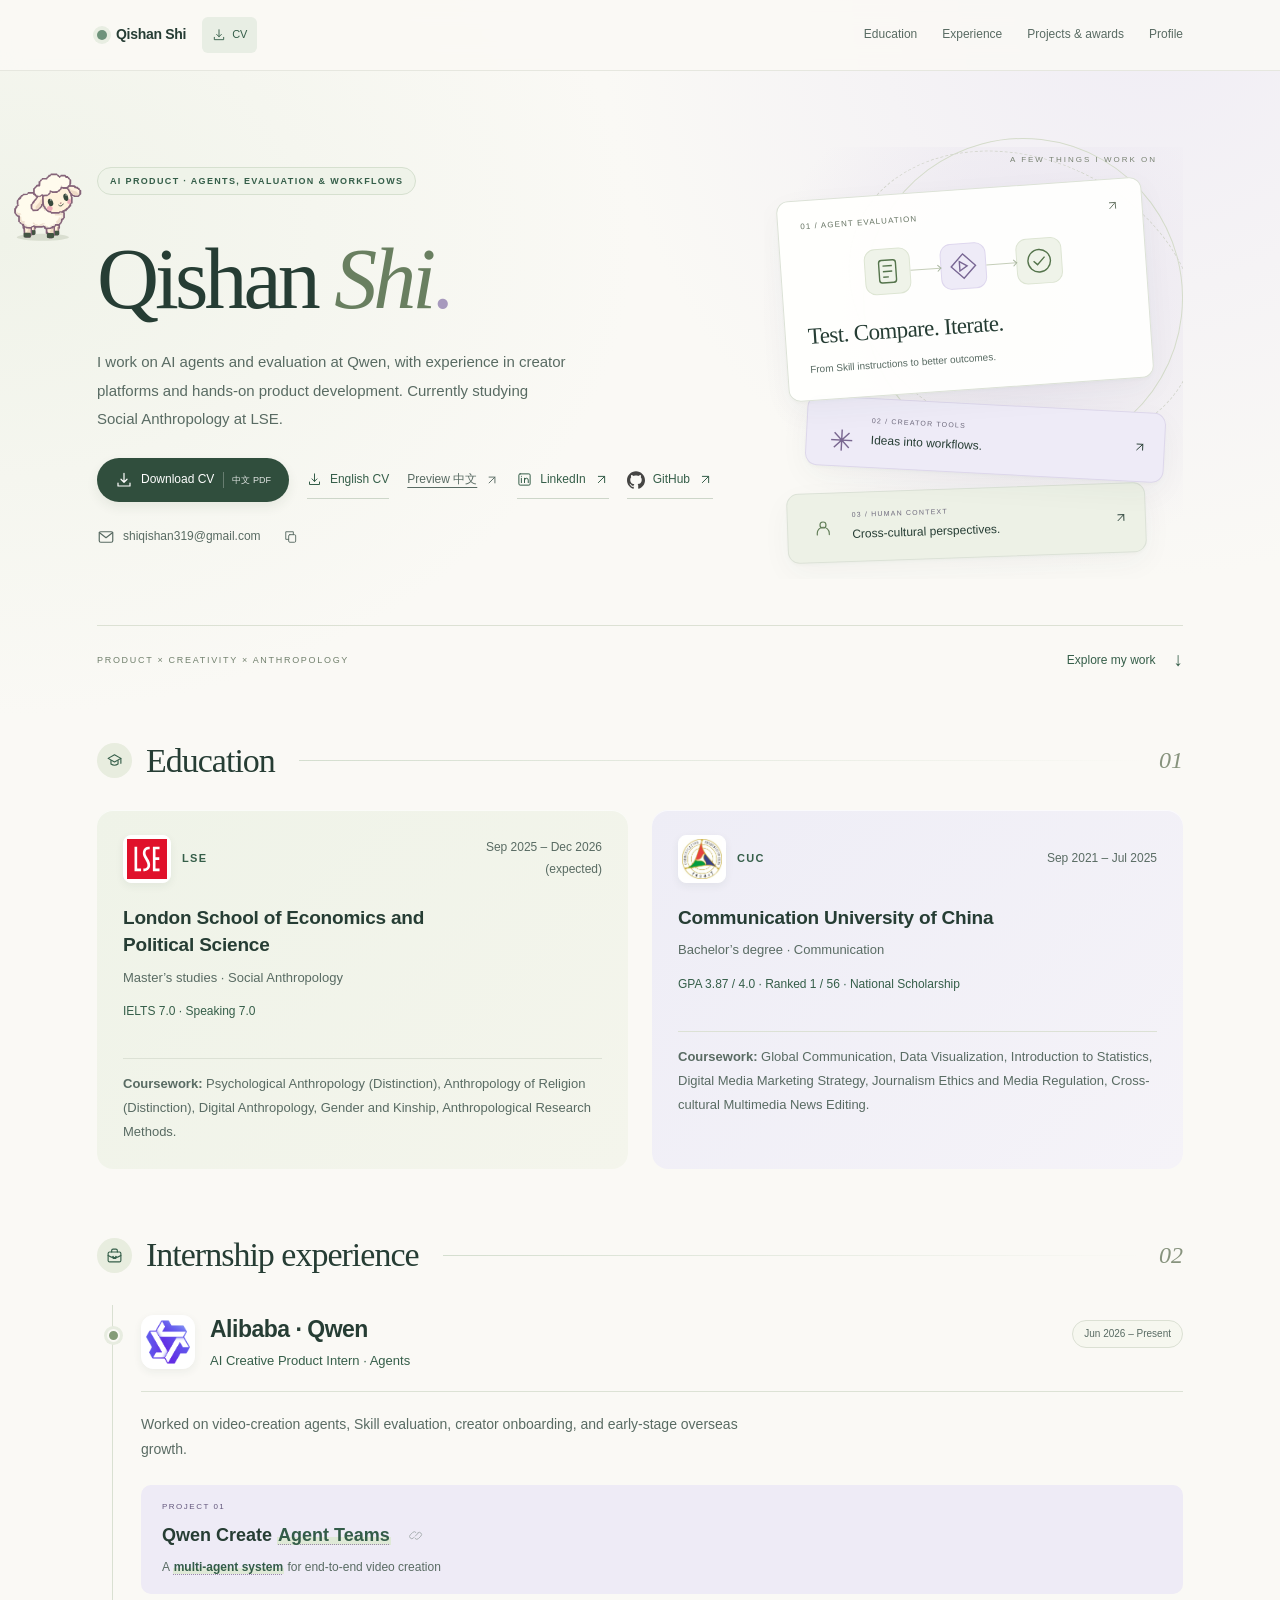
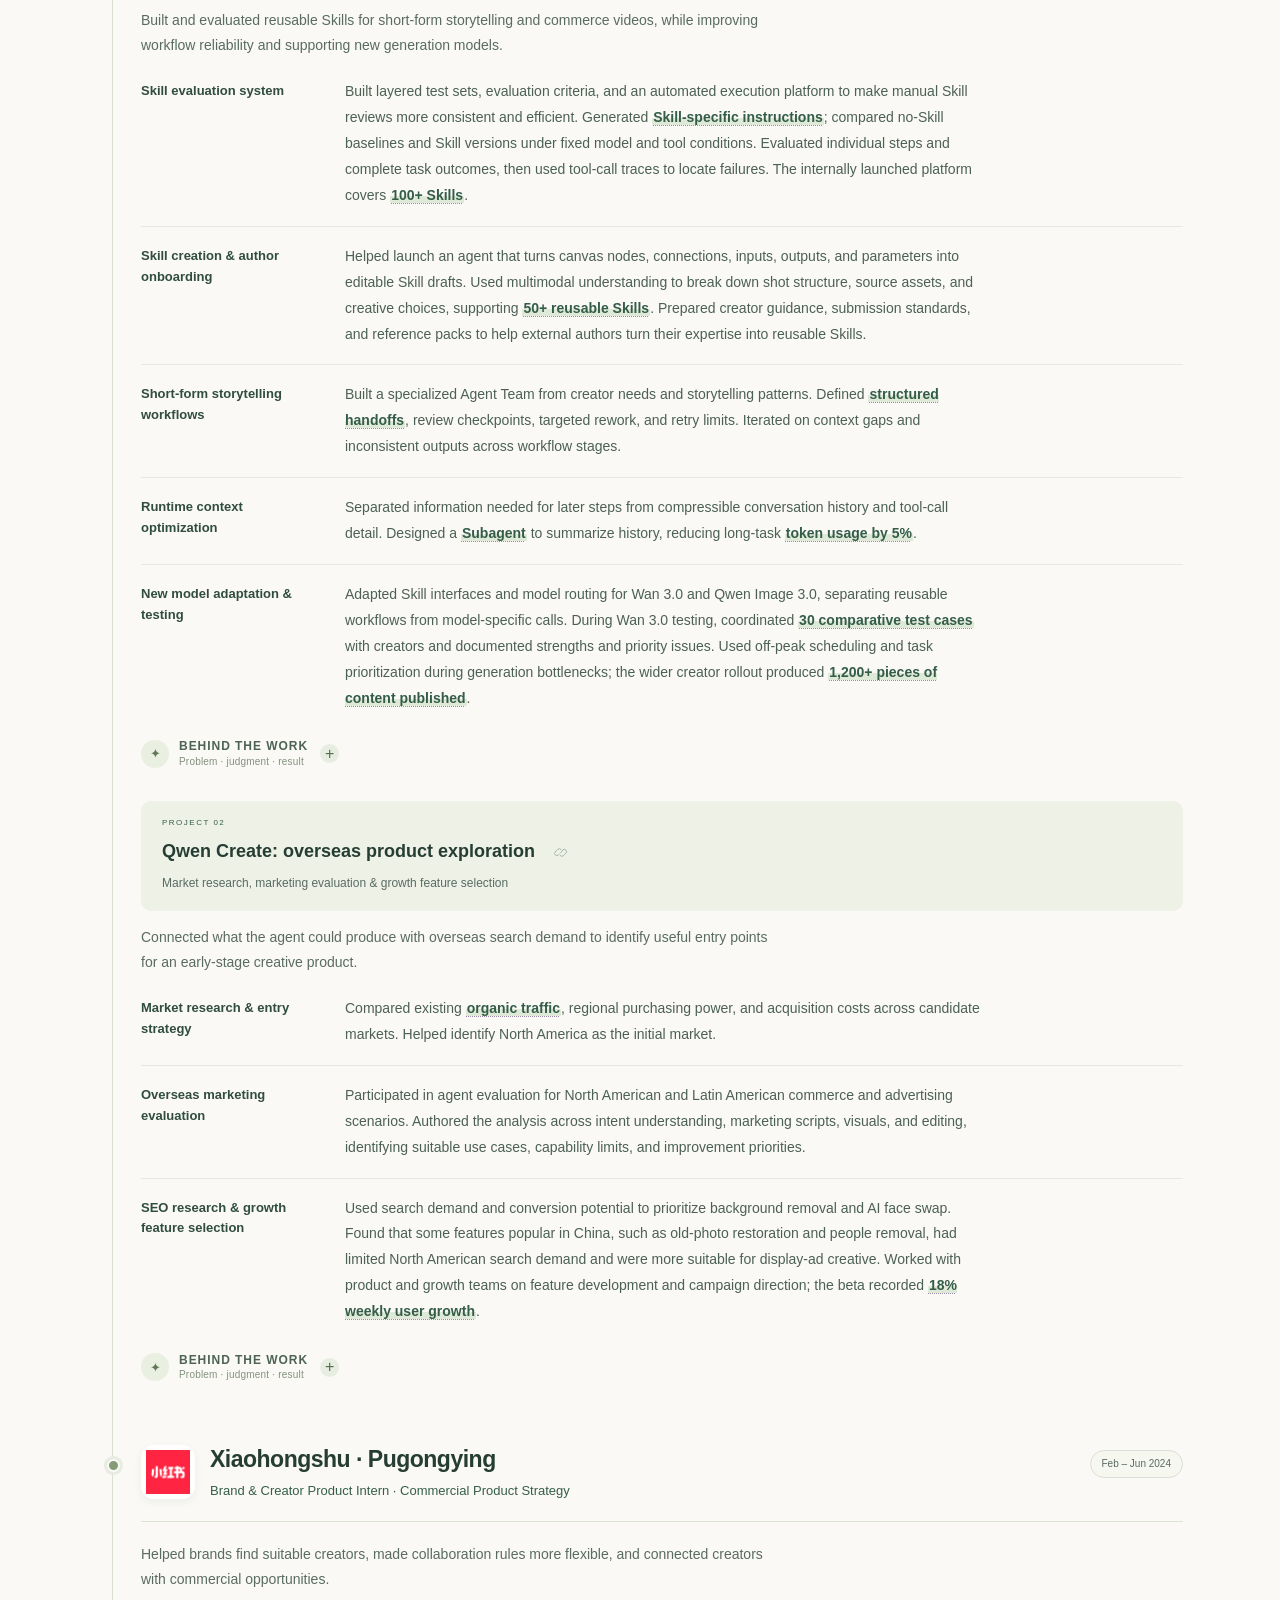
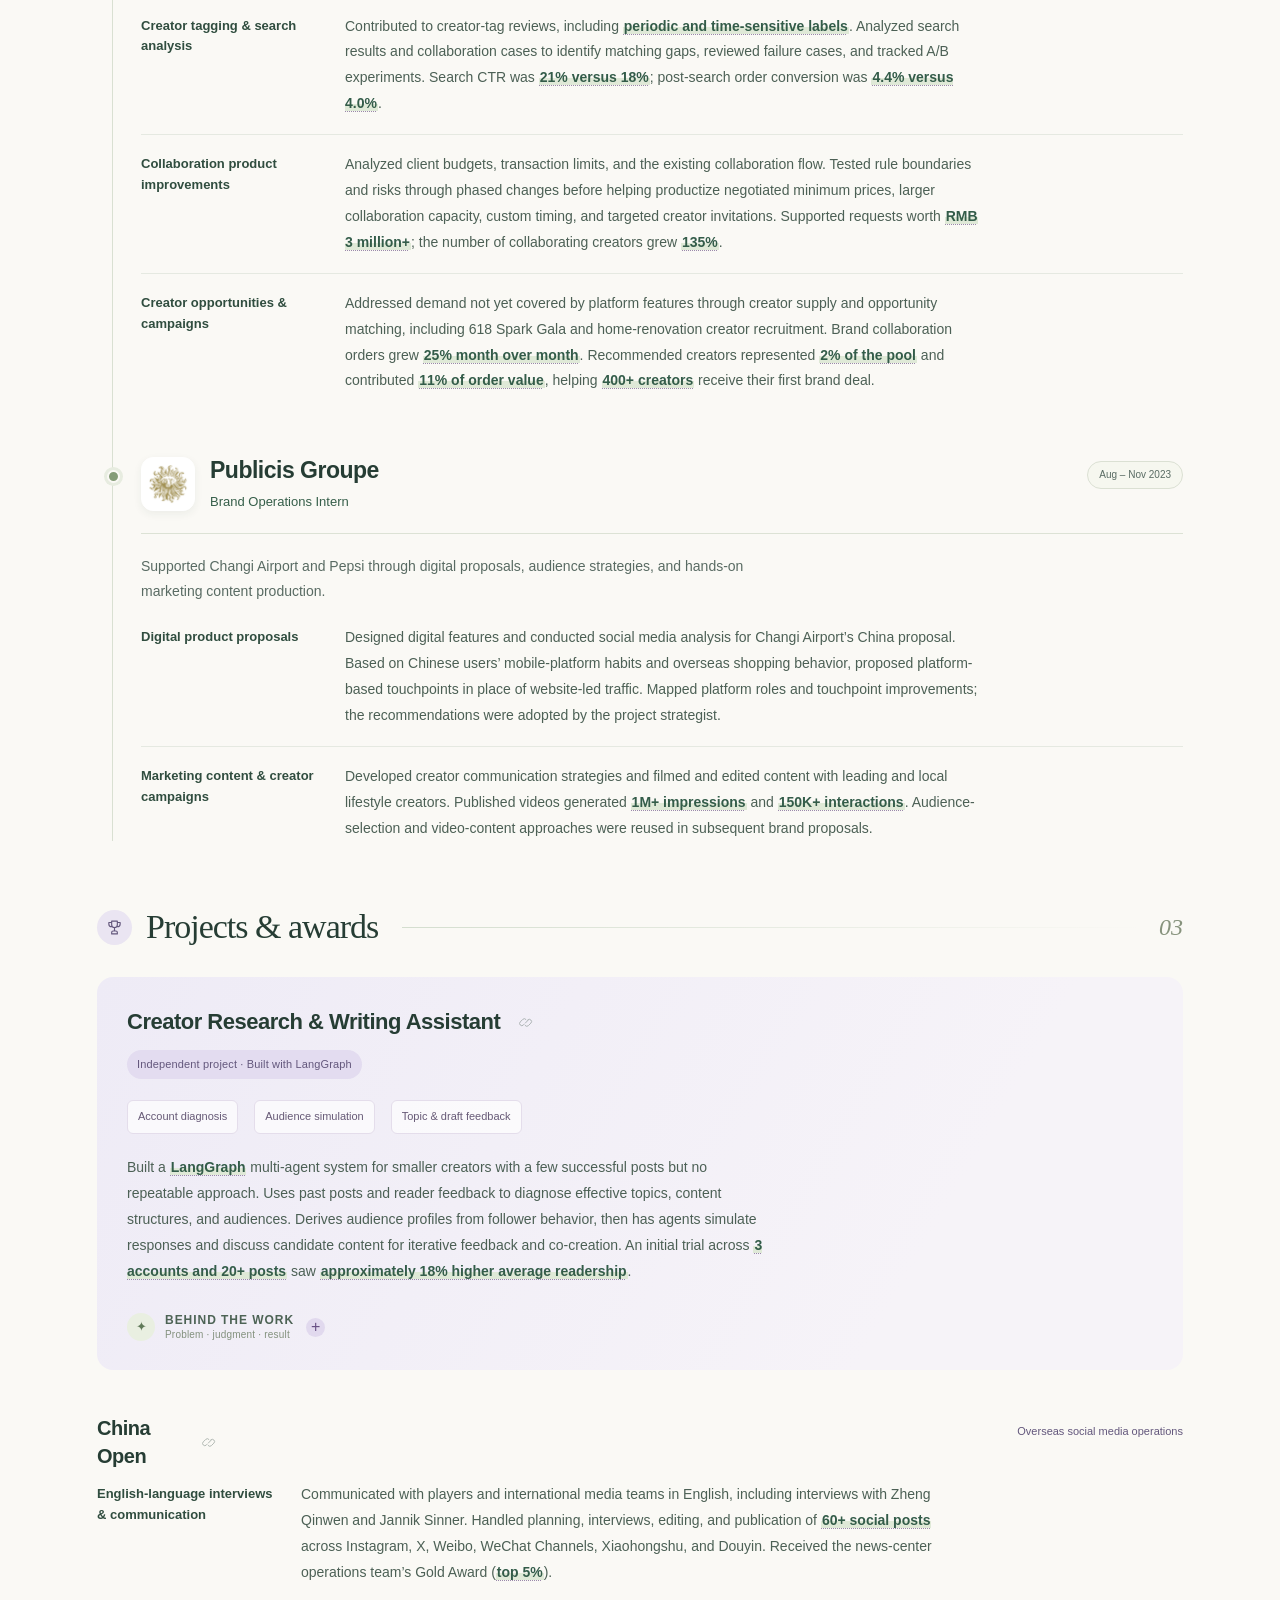
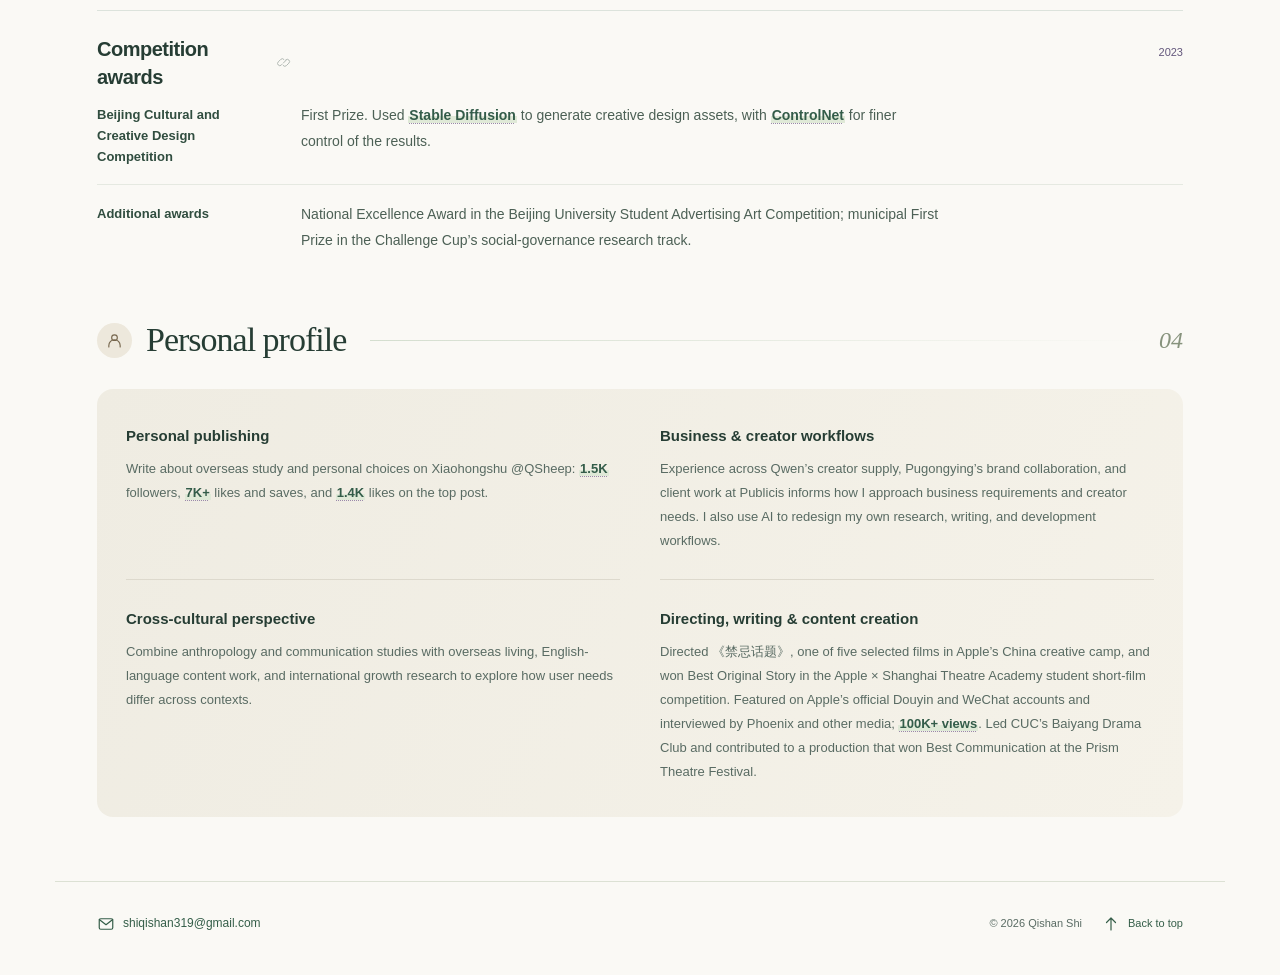
==== commit e0af9149: "Offer English CV download alongside default Chinese CV" ====
--- a/index.html
+++ b/index.html
@@ -1,6 +1,6 @@
 <!doctype html>
 <html lang="en"><head><meta charset="utf-8"><meta name="viewport" content="width=device-width, initial-scale=1"><title>Qishan Shi · AI Product</title>
-<meta name="description" content="Qishan Shi: AI agents and evaluation at Qwen, brand and creator workflows at Xiaohongshu, and independent product development."><meta name="theme-color" content="#faf9f6"><meta property="og:title" content="Qishan Shi · AI Product"><meta property="og:description" content="Skill evaluation, agent workflows, and independent product development."><meta property="og:type" content="website"><meta property="og:url" content="https://shiqishan319-glitch.github.io/"><link rel="icon" href="favicon.svg" type="image/svg+xml"><link rel="stylesheet" href="style.css?v=59f01c6729"><script src="script.js?v=d09903f050" defer></script><script src="bu-controller.js?v=c43ab5bc11" defer></script><script src="sheep-roam.js?v=3ab2f6f81c" defer></script><script src="sheep.js?v=6b297ec71f" defer></script><script src="content-editor.js?v=9345bb167c" defer></script></head>
+<meta name="description" content="Qishan Shi: AI agents and evaluation at Qwen, brand and creator workflows at Xiaohongshu, and independent product development."><meta name="theme-color" content="#faf9f6"><meta property="og:title" content="Qishan Shi · AI Product"><meta property="og:description" content="Skill evaluation, agent workflows, and independent product development."><meta property="og:type" content="website"><meta property="og:url" content="https://shiqishan319-glitch.github.io/"><link rel="icon" href="favicon.svg" type="image/svg+xml"><link rel="stylesheet" href="style.css?v=59f01c6729"><script src="script.js?v=d09903f050" defer></script><script src="bu-controller.js?v=c43ab5bc11" defer></script><script src="sheep-roam.js?v=3ab2f6f81c" defer></script><script src="sheep.js?v=6b297ec71f" defer></script><script src="content-editor.js?v=1f5fd56416" defer></script></head>
 <body><span class="sheep-dropping" aria-hidden="true" hidden><svg viewBox="0 0 28 20"><ellipse cx="14" cy="17" rx="12" ry="2" fill="#775d4520"/><ellipse cx="9" cy="13" rx="4.5" ry="3.5" fill="#92745d"/><ellipse cx="18" cy="13.5" rx="4.8" ry="3.5" fill="#80644f"/><ellipse cx="14" cy="8" rx="4.2" ry="3.7" fill="#a08369"/></svg></span><span class="meadow-grass" aria-hidden="true" hidden><svg viewBox="0 0 40 30" fill="none"><ellipse cx="20" cy="27" rx="17" ry="2" fill="#b6bd9633"/><path d="M20 27C15 22 10 17 4 17C9 22 11 26 12 27Z" fill="#899e73"/><path d="M19 27C16 15 13 10 10 7C11 17 10 23 14 27Z" fill="#708961"/><path d="M19 27C15 13 18 5 23 2C21 12 24 18 22 27Z" fill="#a5b47d"/><path d="M21 27C24 16 29 10 34 8C29 16 32 21 25 27Z" fill="#728f65"/><path d="M24 27C29 20 34 19 38 20C32 23 32 26 30 27Z" fill="#93aa75"/></svg></span><a class="skip" href="#education">Skip to content</a><div class="header-shell"><header class="site-header wrap"><div class="header-identity"><a class="brand" href="#home"><span class="brand-dot"></span>Qishan Shi</a><a class="header-cv" href="assets/Qishan-Shi-CV.pdf?v=587cbd8246" download="Qishan-Shi-CV.pdf" aria-label="Download CV (Chinese PDF)" title="Download CV · Chinese PDF" inert><svg class="icon" viewBox="0 0 24 24" fill="none" stroke="currentColor" stroke-width="1.6" stroke-linecap="round" stroke-linejoin="round" aria-hidden="true" focusable="false"><path d="M12 3v12m-4-4 4 4 4-4M4 16v4h16v-4"/></svg>CV</a></div><nav aria-label="Main navigation"><a href="#education">Education</a><a href="#experience">Experience</a><a href="#projects">Projects & awards</a><a href="#summary">Profile</a></nav></header><div class="reading-progress" aria-hidden="true"></div></div>
 <main class="wrap"><section class="hero" id="home" tabindex="-1"><div class="hero-copy"><div class="hero-kicker"><p class="eyebrow">AI Product · Agents, Evaluation &amp; Workflows</p><div class="sheep-home"><div class="sheep-companion" hidden><button type="button" class="sheep-project-prompt" hidden>About this project</button><button class="sheep-button" type="button" aria-label="Say hello to the little sheep" aria-describedby="sheep-help"><span class="sheep-bubble" aria-hidden="true"></span><svg aria-hidden="true" focusable="false" xmlns="http://www.w3.org/2000/svg" viewBox="0 0 265 265" role="img" class="bu-sheep" aria-labelledby="bu-title"><title id="bu-title">BU — clean rounded contours and soft shading</title><defs><clipPath id="part-body"><path d="M100.25,78.00L133.75,78.00Q135.00,78.00 136.18,78.41L163.21,87.73Q164.00,88.00 164.00,88.84L164.00,89.16Q164.00,90.00 164.70,90.47L166.30,91.53Q167.00,92.00 167.00,92.84L167.00,93.16Q167.00,94.00 167.70,94.47L168.96,95.31Q170.00,96.00 170.46,97.16L171.54,99.84Q172.00,101.00 172.80,101.96L181.20,112.04Q182.00,113.00 181.96,114.25L181.04,144.75Q181.00,146.00 182.23,146.21L185.77,146.79Q187.00,147.00 186.70,148.21L186.23,150.09Q186.00,151.00 186.84,151.42L187.16,151.58Q188.00,152.00 188.00,152.94L188.00,169.75Q188.00,171.00 186.81,171.40L186.19,171.60Q185.00,172.00 184.70,173.21L184.30,174.79Q184.00,176.00 182.88,176.56L181.12,177.44Q180.00,178.00 180.00,179.25L180.00,181.75Q180.00,183.00 178.96,183.69L178.04,184.31Q177.00,185.00 177.30,186.21L177.70,187.79Q178.00,189.00 176.79,189.30L175.21,189.70Q174.00,190.00 173.54,191.16L172.46,193.84Q172.00,195.00 170.75,195.00L170.25,195.00Q169.00,195.00 168.44,196.12L167.56,197.88Q167.00,199.00 165.76,198.88L158.24,198.12Q157.00,198.00 156.25,199.00L154.75,201.00Q154.00,202.00 152.75,202.00L152.25,202.00Q151.00,202.00 150.12,202.88L147.59,205.41Q147.00,206.00 147.00,206.84L147.00,207.16Q147.00,208.00 146.17,207.86L141.93,207.15Q141.00,207.00 140.58,207.84L140.42,208.16Q140.00,209.00 139.06,209.05L122.25,209.93Q121.00,210.00 119.77,209.75L117.23,209.25Q116.00,209.00 115.60,207.81L114.40,204.19Q114.00,203.00 112.75,203.00L112.19,203.00Q111.00,203.00 110.16,203.84L109.84,204.16Q109.00,205.00 107.81,205.00L82.25,205.00Q81.00,205.00 80.31,203.96L79.69,203.04Q79.00,202.00 77.81,202.40L74.19,203.60Q73.00,204.00 72.44,205.12L71.56,206.88Q71.00,208.00 69.75,207.93L53.94,207.05Q53.00,207.00 52.58,206.16L52.42,205.84Q52.00,205.00 51.06,205.00L50.19,205.00Q49.00,205.00 48.16,205.84L47.84,206.16Q47.00,207.00 45.98,206.39L43.07,204.64Q42.00,204.00 42.30,202.79L42.70,201.21Q43.00,200.00 41.88,199.44L39.75,198.38Q39.00,198.00 39.00,197.16L39.00,196.84Q39.00,196.00 38.41,195.41L34.88,191.88Q34.00,191.00 32.79,190.70L31.21,190.30Q30.00,190.00 30.00,188.75L30.00,187.25Q30.00,186.00 28.84,185.54L26.16,184.46Q25.00,184.00 25.00,182.75L25.00,168.25Q25.00,167.00 23.77,166.75L21.23,166.25Q20.00,166.00 20.00,164.75L20.00,164.25Q20.00,163.00 18.79,162.70L17.21,162.30Q16.00,162.00 15.75,160.77L15.25,158.23Q15.00,157.00 13.88,156.44L12.12,155.56Q11.00,155.00 11.00,153.75L11.00,138.25Q11.00,137.00 12.12,136.44L13.88,135.56Q15.00,135.00 15.00,133.75L15.00,133.25Q15.00,132.00 15.75,131.00L17.25,129.00Q18.00,128.00 19.21,127.70L20.79,127.30Q22.00,127.00 22.00,125.75L22.00,124.94Q22.00,124.00 21.16,123.58L20.84,123.42Q20.00,123.00 20.00,122.06L20.00,111.25Q20.00,110.00 20.88,109.12L24.12,105.88Q25.00,105.00 25.00,103.75L25.00,103.25Q25.00,102.00 26.12,101.44L27.88,100.56Q29.00,100.00 29.00,98.75L29.00,98.25Q29.00,97.00 30.19,96.60L30.81,96.40Q32.00,96.00 32.64,94.93L34.36,92.07Q35.00,91.00 36.23,90.75L38.77,90.25Q40.00,90.00 40.56,88.88L41.44,87.12Q42.00,86.00 43.25,86.00L55.75,86.00Q57.00,86.00 57.40,84.81L58.60,81.19Q59.00,80.00 60.25,80.00L80.75,80.00Q82.00,80.00 82.25,81.23L82.75,83.77Q83.00,85.00 84.25,85.00L84.75,85.00Q86.00,85.00 87.10,84.41L97.90,78.59Q99.00,78.00 100.25,78.00Z"/></clipPath><clipPath id="part-face"><path d="M152.25,55.00L157.75,55.00Q159.00,55.00 160.17,55.44L165.83,57.56Q167.00,58.00 168.25,58.00L170.75,58.00Q172.00,58.00 173.21,58.30L183.09,60.77Q184.00,61.00 184.42,61.84L184.58,62.16Q185.00,63.00 185.94,63.00L198.75,63.00Q200.00,63.00 200.00,64.25L200.00,66.75Q200.00,68.00 201.00,68.75L203.00,70.25Q204.00,71.00 204.18,72.24L204.82,76.76Q205.00,78.00 206.12,78.56L207.88,79.44Q209.00,80.00 209.00,81.25L209.00,82.75Q209.00,84.00 210.12,84.56L211.88,85.44Q213.00,86.00 213.00,87.25L213.00,87.81Q213.00,89.00 213.84,89.84L214.41,90.41Q215.00,91.00 215.00,91.84L215.00,92.16Q215.00,93.00 214.30,93.47L213.04,94.31Q212.00,95.00 212.88,95.88L214.12,97.12Q215.00,98.00 215.00,99.25L215.00,118.75Q215.00,120.00 213.84,120.46L211.16,121.54Q210.00,122.00 210.00,123.25L210.00,128.75Q210.00,130.00 208.84,130.46L206.16,131.54Q205.00,132.00 205.00,133.25L205.00,134.75Q205.00,136.00 203.79,136.30L202.21,136.70Q201.00,137.00 200.36,138.07L198.64,140.93Q198.00,142.00 196.75,142.00L196.25,142.00Q195.00,142.00 195.00,143.25L195.00,143.81Q195.00,145.00 194.16,145.84L193.84,146.16Q193.00,147.00 191.81,147.00L188.25,147.00Q187.00,147.00 186.44,148.12L184.56,151.88Q184.00,153.00 182.75,152.90L172.25,152.10Q171.00,152.00 170.25,153.00L168.75,155.00Q168.00,156.00 166.75,156.00L141.25,156.00Q140.00,156.00 139.44,154.88L138.56,153.12Q138.00,152.00 136.75,152.00L132.25,152.00Q131.00,152.00 130.31,150.96L129.69,150.04Q129.00,149.00 127.75,149.00L127.25,149.00Q126.00,149.00 125.60,147.81L125.40,147.19Q125.00,146.00 123.75,146.00L123.25,146.00Q122.00,146.00 121.70,144.79L121.30,143.21Q121.00,142.00 119.84,141.54L117.16,140.46Q116.00,140.00 116.00,138.75L116.00,137.25Q116.00,136.00 115.20,135.04L111.80,130.96Q111.00,130.00 111.00,128.75L111.00,127.94Q111.00,127.00 110.16,126.58L109.84,126.42Q109.00,126.00 108.97,125.06L108.03,91.25Q108.00,90.00 109.23,89.75L111.77,89.25Q113.00,89.00 113.18,87.76L113.82,83.24Q114.00,82.00 115.04,81.31L116.30,80.47Q117.00,80.00 117.00,79.16L117.00,78.84Q117.00,78.00 117.59,77.41L121.12,73.88Q122.00,73.00 122.64,71.93L127.36,64.07Q128.00,63.00 129.21,62.70L138.79,60.30Q140.00,60.00 141.14,59.48L149.86,55.52Q151.00,55.00 152.25,55.00Z"/></clipPath><clipPath id="part-tuft"><path d="M139.25,16.00L159.75,16.00Q161.00,16.00 161.56,17.12L162.44,18.88Q163.00,20.00 164.23,20.25L166.77,20.75Q168.00,21.00 168.00,22.25L168.00,22.75Q168.00,24.00 169.25,24.00L170.75,24.00Q172.00,24.00 172.30,22.79L172.70,21.21Q173.00,20.00 174.25,20.00L188.75,20.00Q190.00,20.00 190.56,21.12L191.44,22.88Q192.00,24.00 193.24,24.18L197.76,24.82Q199.00,25.00 199.40,26.19L199.60,26.81Q200.00,28.00 201.07,28.64L203.93,30.36Q205.00,31.00 205.00,32.25L205.00,32.75Q205.00,34.00 206.07,34.64L208.93,36.36Q210.00,37.00 210.00,38.25L210.00,50.81Q210.00,52.00 209.16,52.84L208.84,53.16Q208.00,54.00 208.17,55.18L208.82,59.76Q209.00,61.00 207.76,61.18L203.24,61.82Q202.00,62.00 201.38,63.09L198.62,67.91Q198.00,69.00 196.75,69.00L181.94,69.00Q181.00,69.00 180.58,68.16L180.42,67.84Q180.00,67.00 179.06,67.00L178.25,67.00Q177.00,67.00 176.75,68.23L176.25,70.77Q176.00,72.00 174.81,72.40L174.19,72.60Q173.00,73.00 172.31,74.04L169.69,77.96Q169.00,79.00 167.75,79.00L165.25,79.00Q164.00,79.00 163.60,80.19L163.40,80.81Q163.00,82.00 161.96,82.69L161.04,83.31Q160.00,84.00 158.75,84.00L144.25,84.00Q143.00,84.00 142.25,83.00L140.71,80.95Q140.00,80.00 139.16,80.84L138.84,81.16Q138.00,82.00 138.00,83.19L138.00,84.75Q138.00,86.00 137.00,86.75L127.00,94.25Q126.00,95.00 124.75,95.00L115.25,95.00Q114.00,95.00 112.88,95.56L111.12,96.44Q110.00,97.00 109.25,96.00L107.75,94.00Q107.00,93.00 106.12,93.88L103.88,96.12Q103.00,97.00 101.76,96.84L96.24,96.16Q95.00,96.00 94.31,97.04L93.69,97.96Q93.00,99.00 91.75,99.00L90.25,99.00Q89.00,99.00 88.31,97.96L87.69,97.04Q87.00,96.00 85.75,96.00L85.25,96.00Q84.00,96.00 83.70,94.79L83.30,93.21Q83.00,92.00 81.79,91.70L80.21,91.30Q79.00,91.00 78.44,89.88L77.56,88.12Q77.00,87.00 77.00,85.75L77.00,68.25Q77.00,67.00 78.21,66.70L79.79,66.30Q81.00,66.00 81.30,64.79L81.70,63.21Q82.00,62.00 83.19,61.60L83.81,61.40Q85.00,61.00 85.69,59.96L88.31,56.04Q89.00,55.00 90.24,54.82L94.76,54.18Q96.00,54.00 96.00,52.75L96.00,44.25Q96.00,43.00 97.21,42.70L98.79,42.30Q100.00,42.00 100.46,40.84L101.54,38.16Q102.00,37.00 103.25,37.00L104.75,37.00Q106.00,37.00 106.40,35.81L107.60,32.19Q108.00,31.00 109.25,31.00L122.75,31.00Q124.00,31.00 124.00,29.75L124.00,28.25Q124.00,27.00 125.23,26.75L127.77,26.25Q129.00,26.00 129.40,24.81L130.60,21.19Q131.00,20.00 132.25,20.00L135.75,20.00Q137.00,20.00 137.30,18.79L137.70,17.21Q138.00,16.00 139.25,16.00Z"/></clipPath><clipPath id="part-ear-l"><path d="M106.24,78.18L117.76,79.82Q119.00,80.00 119.61,81.09L123.39,87.91Q124.00,89.00 124.00,90.25L124.00,92.75Q124.00,94.00 122.96,94.69L121.70,95.53Q121.00,96.00 121.00,96.84L121.00,97.16Q121.00,98.00 120.45,98.64L115.81,104.05Q115.00,105.00 114.94,106.25L114.06,125.75Q114.00,127.00 112.75,127.00L110.25,127.00Q109.00,127.00 109.00,128.25L109.00,130.75Q109.00,132.00 108.00,132.75L106.00,134.25Q105.00,135.00 104.60,136.19L104.40,136.81Q104.00,138.00 102.75,138.00L102.25,138.00Q101.00,138.00 100.25,139.00L95.75,145.00Q95.00,146.00 93.75,146.06L76.25,146.94Q75.00,147.00 74.75,145.77L74.25,143.23Q74.00,142.00 72.84,141.54L70.16,140.46Q69.00,140.00 68.92,138.75L68.08,125.25Q68.00,124.00 68.98,123.22L72.02,120.78Q73.00,120.00 73.00,118.75L73.00,118.25Q73.00,117.00 74.04,116.31L74.96,115.69Q76.00,115.00 76.00,113.75L76.00,113.25Q76.00,112.00 77.19,111.60L77.81,111.40Q79.00,111.00 79.30,109.79L79.80,107.81Q80.00,107.00 80.84,107.00L81.16,107.00Q82.00,107.00 82.38,106.25L83.44,104.12Q84.00,103.00 85.12,102.44L86.88,101.56Q88.00,101.00 88.00,99.75L88.00,92.94Q88.00,92.00 88.84,91.58L89.16,91.42Q90.00,91.00 90.89,91.30L94.81,92.60Q96.00,93.00 96.00,91.75L96.00,87.25Q96.00,86.00 96.93,85.17L104.07,78.83Q105.00,78.00 106.24,78.18Z"/></clipPath><clipPath id="part-ear-r"><path d="M203.25,56.06L220.75,56.94Q222.00,57.00 222.96,57.80L227.04,61.20Q228.00,62.00 229.25,62.00L232.75,62.00Q234.00,62.00 234.30,63.21L234.70,64.79Q235.00,66.00 236.16,66.46L238.84,67.54Q240.00,68.00 240.00,69.25L240.00,70.75Q240.00,72.00 241.16,72.46L243.84,73.54Q245.00,74.00 245.00,75.25L245.00,86.75Q245.00,88.00 244.00,88.75L242.00,90.25Q241.00,91.00 240.60,92.19L240.40,92.81Q240.00,94.00 238.81,94.40L238.19,94.60Q237.00,95.00 236.60,96.19L236.40,96.81Q236.00,98.00 234.75,98.00L220.25,98.00Q219.00,98.00 218.44,96.88L217.56,95.12Q217.00,94.00 215.76,94.16L210.24,94.84Q209.00,95.00 208.25,94.00L206.75,92.00Q206.00,91.00 206.00,89.75L206.00,87.25Q206.00,86.00 205.00,85.25L203.00,83.75Q202.00,83.00 201.60,81.81L201.40,81.19Q201.00,80.00 199.75,80.00L195.25,80.00Q194.00,80.00 193.01,79.23L185.99,73.77Q185.00,73.00 184.75,71.77L183.25,64.23Q183.00,63.00 184.02,62.27L188.98,58.73Q190.00,58.00 191.24,58.16L196.76,58.84Q198.00,59.00 199.00,58.25L201.00,56.75Q202.00,56.00 203.25,56.06Z"/></clipPath><clipPath id="part-leg-bl"><path d="M45.25,174.00L67.75,174.00Q69.00,174.00 69.78,174.98L72.22,178.02Q73.00,179.00 73.00,180.25L73.00,228.75Q73.00,230.00 72.36,231.07L67.64,238.93Q67.00,240.00 65.75,240.00L51.25,240.00Q50.00,240.00 49.70,238.79L49.30,237.21Q49.00,236.00 47.88,235.44L46.12,234.56Q45.00,234.00 44.90,232.75L43.10,210.25Q43.00,209.00 41.96,208.31L41.04,207.69Q40.00,207.00 40.00,205.75L40.00,180.25Q40.00,179.00 40.78,178.02L43.22,174.98Q44.00,174.00 45.25,174.00Z"/></clipPath><clipPath id="part-leg-br"><path d="M73.25,174.00L82.75,174.00Q84.00,174.00 84.78,174.98L87.22,178.02Q88.00,179.00 88.00,180.25L88.00,205.75Q88.00,207.00 86.96,207.69L86.04,208.31Q85.00,209.00 85.00,210.25L85.00,224.75Q85.00,226.00 83.79,226.30L82.21,226.70Q81.00,227.00 80.44,228.12L79.56,229.88Q79.00,231.00 77.75,231.00L75.25,231.00Q74.00,231.00 73.70,229.79L73.30,228.21Q73.00,227.00 71.84,226.54L69.16,225.46Q68.00,225.00 68.00,223.75L68.00,180.25Q68.00,179.00 68.78,178.02L71.22,174.98Q72.00,174.00 73.25,174.00Z"/></clipPath><clipPath id="part-leg-fl"><path d="M124.25,174.00L147.75,174.00Q149.00,174.00 149.78,174.98L152.22,178.02Q153.00,179.00 153.00,180.25L153.00,231.06Q153.00,232.00 152.16,232.42L151.84,232.58Q151.00,233.00 150.77,233.91L150.30,235.79Q150.00,237.00 148.79,237.30L147.21,237.70Q146.00,238.00 145.70,239.21L145.30,240.79Q145.00,242.00 143.75,242.00L132.25,242.00Q131.00,242.00 130.60,240.81L130.40,240.19Q130.00,239.00 128.88,238.44L127.12,237.56Q126.00,237.00 126.00,235.75L126.00,228.25Q126.00,227.00 124.84,226.54L122.16,225.46Q121.00,225.00 121.00,223.75L121.00,211.19Q121.00,210.00 120.16,209.16L119.84,208.84Q119.00,208.00 119.00,206.81L119.00,180.25Q119.00,179.00 119.78,178.02L122.22,174.98Q123.00,174.00 124.25,174.00Z"/></clipPath><clipPath id="part-leg-fr"><path d="M153.25,174.00L165.75,174.00Q167.00,174.00 167.78,174.98L170.22,178.02Q171.00,179.00 171.00,180.25L171.00,205.75Q171.00,207.00 169.96,207.69L169.04,208.31Q168.00,209.00 168.00,210.25L168.00,227.75Q168.00,229.00 166.88,229.56L163.12,231.44Q162.00,232.00 160.75,232.00L154.25,232.00Q153.00,232.00 152.31,230.96L151.69,230.04Q151.00,229.00 149.81,228.60L149.19,228.40Q148.00,228.00 148.00,226.75L148.00,180.25Q148.00,179.00 148.78,178.02L151.22,174.98Q152.00,174.00 153.25,174.00Z"/></clipPath><filter id="bu-soft-shade" x="-15%" y="-15%" width="130%" height="130%" color-interpolation-filters="sRGB"><feGaussianBlur stdDeviation="0.65"/></filter><clipPath id="bu-eye-l"><ellipse class="bu-aperture-left" cx="138" cy="116.7" rx="11.7" ry="15.7"/></clipPath><clipPath id="bu-eye-r"><ellipse class="bu-aperture-right" cx="191.1" cy="98.7" rx="11" ry="15.6"/></clipPath></defs><style>
   .bu-sheep{--lift:0px;--squash:1;--stretch:1;--tilt:0deg;--head-y:0px;--head-x:0px;--ear-l:0deg;--ear-r:0deg;--leg-fl:0deg;--leg-fr:0deg;--leg-bl:0deg;--leg-br:0deg;--tuck:0px;--lid:0;--closed:0;--happy:0;--mouth:0;--smile:1;--mouth-y:1;--cheek:0;--grass:0;--grass-x:0px;--grass-r:0deg;--sleep:0;--heart:0;--shadow:1;--gaze-x:0px;--gaze-y:0px;--look-tilt:0deg}
@@ -34,7 +34,7 @@
 <g xmlns="http://www.w3.org/2000/svg" class="bu-mouth-open"><path d="M168 126q7-3 13-2l-1 9q-6 11-11 0Z" fill="#856479" /><path class="bu-pink" d="M171 133q4-4 8-2-2 8-6 5Z" /></g>
 <g xmlns="http://www.w3.org/2000/svg" class="bu-grass bu-ink"><path d="m178 131 27-5 13 4-22 3 22 5 10 7-25-6 17 13 3 7-30-20Z" /></g>
 </g><g class="bu-forelock"><g><path fill="#856479" d="M139.25,16.00L159.75,16.00Q161.00,16.00 161.56,17.12L162.44,18.88Q163.00,20.00 164.23,20.25L166.77,20.75Q168.00,21.00 168.00,22.25L168.00,22.75Q168.00,24.00 169.25,24.00L170.75,24.00Q172.00,24.00 172.30,22.79L172.70,21.21Q173.00,20.00 174.25,20.00L188.75,20.00Q190.00,20.00 190.56,21.12L191.44,22.88Q192.00,24.00 193.24,24.18L197.76,24.82Q199.00,25.00 199.40,26.19L199.60,26.81Q200.00,28.00 201.07,28.64L203.93,30.36Q205.00,31.00 205.00,32.25L205.00,32.75Q205.00,34.00 206.07,34.64L208.93,36.36Q210.00,37.00 210.00,38.25L210.00,50.81Q210.00,52.00 209.16,52.84L208.84,53.16Q208.00,54.00 208.17,55.18L208.82,59.76Q209.00,61.00 207.76,61.18L203.24,61.82Q202.00,62.00 201.38,63.09L198.62,67.91Q198.00,69.00 196.75,69.00L181.94,69.00Q181.00,69.00 180.58,68.16L180.42,67.84Q180.00,67.00 179.06,67.00L178.25,67.00Q177.00,67.00 176.75,68.23L176.25,70.77Q176.00,72.00 174.81,72.40L174.19,72.60Q173.00,73.00 172.31,74.04L169.69,77.96Q169.00,79.00 167.75,79.00L165.25,79.00Q164.00,79.00 163.60,80.19L163.40,80.81Q163.00,82.00 161.96,82.69L161.04,83.31Q160.00,84.00 158.75,84.00L144.25,84.00Q143.00,84.00 142.25,83.00L140.71,80.95Q140.00,80.00 139.16,80.84L138.84,81.16Q138.00,82.00 138.00,83.19L138.00,84.75Q138.00,86.00 137.00,86.75L127.00,94.25Q126.00,95.00 124.75,95.00L115.25,95.00Q114.00,95.00 112.88,95.56L111.12,96.44Q110.00,97.00 109.25,96.00L107.75,94.00Q107.00,93.00 106.12,93.88L103.88,96.12Q103.00,97.00 101.76,96.84L96.24,96.16Q95.00,96.00 94.31,97.04L93.69,97.96Q93.00,99.00 91.75,99.00L90.25,99.00Q89.00,99.00 88.31,97.96L87.69,97.04Q87.00,96.00 85.75,96.00L85.25,96.00Q84.00,96.00 83.70,94.79L83.30,93.21Q83.00,92.00 81.79,91.70L80.21,91.30Q79.00,91.00 78.44,89.88L77.56,88.12Q77.00,87.00 77.00,85.75L77.00,68.25Q77.00,67.00 78.21,66.70L79.79,66.30Q81.00,66.00 81.30,64.79L81.70,63.21Q82.00,62.00 83.19,61.60L83.81,61.40Q85.00,61.00 85.69,59.96L88.31,56.04Q89.00,55.00 90.24,54.82L94.76,54.18Q96.00,54.00 96.00,52.75L96.00,44.25Q96.00,43.00 97.21,42.70L98.79,42.30Q100.00,42.00 100.46,40.84L101.54,38.16Q102.00,37.00 103.25,37.00L104.75,37.00Q106.00,37.00 106.40,35.81L107.60,32.19Q108.00,31.00 109.25,31.00L122.75,31.00Q124.00,31.00 124.00,29.75L124.00,28.25Q124.00,27.00 125.23,26.75L127.77,26.25Q129.00,26.00 129.40,24.81L130.60,21.19Q131.00,20.00 132.25,20.00L135.75,20.00Q137.00,20.00 137.30,18.79L137.70,17.21Q138.00,16.00 139.25,16.00Z"/><path fill="#fffbed" d="M140.25,22.00L159.75,22.00Q161.00,22.00 161.30,23.21L161.70,24.79Q162.00,26.00 163.21,26.30L164.79,26.70Q166.00,27.00 166.56,28.12L167.44,29.88Q168.00,31.00 169.25,31.00L169.75,31.00Q171.00,31.00 171.64,29.93L173.36,27.07Q174.00,26.00 175.25,26.00L186.75,26.00Q188.00,26.00 188.46,27.16L189.54,29.84Q190.00,31.00 191.25,31.00L196.75,31.00Q198.00,31.00 198.30,32.21L198.70,33.79Q199.00,35.00 200.16,35.46L202.84,36.54Q204.00,37.00 203.93,38.25L203.07,53.75Q203.00,55.00 201.88,55.56L200.12,56.44Q199.00,57.00 198.36,58.07L196.64,60.93Q196.00,62.00 194.79,62.30L193.21,62.70Q192.00,63.00 190.75,63.00L183.25,63.00Q182.00,63.00 180.79,62.70L175.21,61.30Q174.00,61.00 173.60,62.19L171.40,68.81Q171.00,70.00 169.81,70.40L169.19,70.60Q168.00,71.00 167.12,71.88L162.88,76.12Q162.00,77.00 160.75,77.10L150.25,77.90Q149.00,78.00 147.76,77.84L141.93,77.12Q141.00,77.00 140.58,76.16L140.42,75.84Q140.00,75.00 139.08,74.82L136.23,74.25Q135.00,74.00 134.86,75.24L134.14,81.76Q134.00,83.00 132.88,83.56L131.12,84.44Q130.00,85.00 129.70,86.21L129.30,87.79Q129.00,89.00 127.75,89.07L112.94,89.94Q112.00,90.00 111.58,89.16L111.42,88.84Q111.00,88.00 110.06,88.00L108.25,88.00Q107.00,88.00 106.04,88.80L101.96,92.20Q101.00,93.00 99.75,93.00L95.25,93.00Q94.00,93.00 92.81,92.60L89.19,91.40Q88.00,91.00 87.70,89.79L87.30,88.21Q87.00,87.00 85.88,86.44L84.12,85.56Q83.00,85.00 83.00,83.75L83.00,70.25Q83.00,69.00 84.19,68.60L84.81,68.40Q86.00,68.00 86.40,66.81L86.60,66.19Q87.00,65.00 88.19,64.60L88.81,64.40Q90.00,64.00 90.69,62.96L91.31,62.04Q92.00,61.00 93.25,61.00L98.81,61.00Q100.00,61.00 100.84,60.16L101.16,59.84Q102.00,59.00 102.07,57.81L102.92,44.25Q103.00,43.00 104.25,43.00L104.75,43.00Q106.00,43.00 106.40,41.81L106.60,41.19Q107.00,40.00 108.00,39.25L110.00,37.75Q111.00,37.00 112.25,37.00L124.75,37.00Q126.00,37.00 126.30,35.79L126.70,34.21Q127.00,33.00 128.19,32.60L128.81,32.40Q130.00,32.00 130.64,30.93L132.36,28.07Q133.00,27.00 134.23,26.75L136.77,26.25Q138.00,26.00 138.30,24.79L138.70,23.21Q139.00,22.00 140.25,22.00Z"/></g><g clip-path="url(#part-tuft)"><g filter="url(#bu-soft-shade)"><path d="M175.25,56.00L175.75,56.00Q177.00,56.00 177.40,57.19L177.60,57.81Q178.00,59.00 176.79,59.30L175.21,59.70Q174.00,60.00 174.00,58.75L174.00,57.25Q174.00,56.00 175.25,56.00ZM139.84,73.00L140.16,73.00Q141.00,73.00 141.38,73.75L141.58,74.16Q142.00,75.00 141.16,75.42L140.84,75.58Q140.00,76.00 139.70,75.11L139.27,73.80Q139.00,73.00 139.84,73.00ZM90.84,86.42L91.16,86.58Q92.00,87.00 91.77,87.91L91.23,90.09Q91.00,91.00 90.16,90.58L89.84,90.42Q89.00,90.00 89.23,89.09L89.77,86.91Q90.00,86.00 90.84,86.42Z" fill="#dabca4" opacity=".43"/></g></g></g></g></g></g><g xmlns="http://www.w3.org/2000/svg" class="bu-zzz" fill="none" stroke="#856479" stroke-width="3"><path d="M212 42h12l-12 12h12m10-35h16l-16 16h16" /></g>
-</svg><span class="sheep-caption" aria-hidden="true">Say hello</span></button><span id="sheep-help" class="sr-only">Tap to say hello. Double-click me to alternate between a snack and a head pat, stroke my head for a pat, or hold and release for a little hop. Drag me to a new spot, or double-click empty space to grow a tuft of grass for me. I snack and nap while you read.</span><section class="sheep-guide-card" aria-labelledby="sheep-guide-title" hidden><div class="sheep-guide-heading"><span>READ ALONG</span><button type="button" class="sheep-guide-close" aria-label="Close project note">×</button></div><h2 id="sheep-guide-title"></h2><p class="sheep-guide-text"></p><div class="sheep-guide-footer"><span class="sheep-guide-count"></span><button type="button" class="sheep-guide-more">Tell me more</button></div><button type="button" class="sheep-auto" aria-pressed="true">Automatic notes: on</button></section><span class="sr-only sheep-status" role="status" aria-live="polite" aria-atomic="true"></span></div></div></div><h1>Qishan <em>Shi</em><span class="name-period" aria-hidden="true">.</span></h1><p class="hero-intro">I work on AI agents and evaluation at Qwen, with experience in creator platforms and hands-on product development. Currently studying Social Anthropology at LSE.</p><div class="hero-actions"><a class="cv-button" href="assets/Qishan-Shi-CV.pdf?v=587cbd8246" download="Qishan-Shi-CV.pdf"><svg class="icon" viewBox="0 0 24 24" fill="none" stroke="currentColor" stroke-width="1.6" stroke-linecap="round" stroke-linejoin="round" aria-hidden="true" focusable="false"><path d="M12 3v12m-4-4 4 4 4-4M4 16v4h16v-4"/></svg>Download CV<span class="file-language">Base CV · 中文 PDF</span></a><a class="cv-preview" href="assets/Qishan-Shi-CV.pdf?v=587cbd8246" target="_blank" rel="noopener noreferrer" aria-label="Preview CV (Chinese PDF, opens in a new tab)">Preview<svg class="icon" viewBox="0 0 24 24" fill="none" stroke="currentColor" stroke-width="1.6" stroke-linecap="round" stroke-linejoin="round" aria-hidden="true" focusable="false"><path d="M7 17 17 7M7 7h10v10"/></svg></a><a class="action-link" href="https://www.linkedin.com/in/qishan-shi-373b38298/" target="_blank" rel="noopener noreferrer"><svg class="icon" viewBox="0 0 24 24" fill="none" stroke="currentColor" stroke-width="1.6" stroke-linecap="round" stroke-linejoin="round" aria-hidden="true" focusable="false"><rect x="3" y="3" width="18" height="18" rx="2"/><path d="M7 10v7m5 0v-7m0 3a3 3 0 0 1 6 0v4"/><path d="M7 7h.01"/></svg>LinkedIn<svg class="icon" viewBox="0 0 24 24" fill="none" stroke="currentColor" stroke-width="1.6" stroke-linecap="round" stroke-linejoin="round" aria-hidden="true" focusable="false"><path d="M7 17 17 7M7 7h10v10"/></svg><span class="sr-only"> (opens in a new tab)</span></a><a class="action-link" href="https://github.com/shiqishan319-glitch" target="_blank" rel="noopener noreferrer"><img class="icon github-icon" src="assets/logos/github.svg" width="18" height="18" alt="" aria-hidden="true">GitHub<svg class="icon" viewBox="0 0 24 24" fill="none" stroke="currentColor" stroke-width="1.6" stroke-linecap="round" stroke-linejoin="round" aria-hidden="true" focusable="false"><path d="M7 17 17 7M7 7h10v10"/></svg><span class="sr-only"> (opens in a new tab)</span></a></div><div class="hero-contact"><a href="mailto:shiqishan319@gmail.com"><svg class="icon" viewBox="0 0 24 24" fill="none" stroke="currentColor" stroke-width="1.6" stroke-linecap="round" stroke-linejoin="round" aria-hidden="true" focusable="false"><rect x="3" y="5" width="18" height="14" rx="2"/><path d="m3 6 9 7 9-7"/></svg>shiqishan319@gmail.com</a><button class="copy-email" type="button" data-email="shiqishan319@gmail.com" aria-label="Copy email address" title="Copy email address" hidden><svg class="icon" viewBox="0 0 24 24" fill="none" stroke="currentColor" stroke-width="1.6" stroke-linecap="round" stroke-linejoin="round" aria-hidden="true" focusable="false"><rect x="8" y="8" width="12" height="13" rx="2"/><path d="M16 8V3H3v13h5"/></svg></button><span class="copy-status" role="status" aria-live="polite"></span></div></div><div class="focus-canvas" aria-label="Explore my focus areas">
+</svg><span class="sheep-caption" aria-hidden="true">Say hello</span></button><span id="sheep-help" class="sr-only">Tap to say hello. Double-click me to alternate between a snack and a head pat, stroke my head for a pat, or hold and release for a little hop. Drag me to a new spot, or double-click empty space to grow a tuft of grass for me. I snack and nap while you read.</span><section class="sheep-guide-card" aria-labelledby="sheep-guide-title" hidden><div class="sheep-guide-heading"><span>READ ALONG</span><button type="button" class="sheep-guide-close" aria-label="Close project note">×</button></div><h2 id="sheep-guide-title"></h2><p class="sheep-guide-text"></p><div class="sheep-guide-footer"><span class="sheep-guide-count"></span><button type="button" class="sheep-guide-more">Tell me more</button></div><button type="button" class="sheep-auto" aria-pressed="true">Automatic notes: on</button></section><span class="sr-only sheep-status" role="status" aria-live="polite" aria-atomic="true"></span></div></div></div><h1>Qishan <em>Shi</em><span class="name-period" aria-hidden="true">.</span></h1><p class="hero-intro">I work on AI agents and evaluation at Qwen, with experience in creator platforms and hands-on product development. Currently studying Social Anthropology at LSE.</p><div class="hero-actions"><a class="cv-button" href="assets/Qishan-Shi-CV.pdf?v=587cbd8246" download="Qishan-Shi-CV.pdf"><svg class="icon" viewBox="0 0 24 24" fill="none" stroke="currentColor" stroke-width="1.6" stroke-linecap="round" stroke-linejoin="round" aria-hidden="true" focusable="false"><path d="M12 3v12m-4-4 4 4 4-4M4 16v4h16v-4"/></svg>Download CV<span class="file-language">中文 PDF</span></a><a class="action-link cv-english" href="assets/Qishan-Shi-CV-English.pdf?v=b961bf7fb1" download="Qishan-Shi-CV-English.pdf" aria-label="Download CV (English PDF)"><svg class="icon" viewBox="0 0 24 24" fill="none" stroke="currentColor" stroke-width="1.6" stroke-linecap="round" stroke-linejoin="round" aria-hidden="true" focusable="false"><path d="M12 3v12m-4-4 4 4 4-4M4 16v4h16v-4"/></svg><span>English CV</span></a><a class="cv-preview" href="assets/Qishan-Shi-CV.pdf?v=587cbd8246" target="_blank" rel="noopener noreferrer" aria-label="Preview CV (Chinese PDF, opens in a new tab)">Preview 中文<svg class="icon" viewBox="0 0 24 24" fill="none" stroke="currentColor" stroke-width="1.6" stroke-linecap="round" stroke-linejoin="round" aria-hidden="true" focusable="false"><path d="M7 17 17 7M7 7h10v10"/></svg></a><a class="action-link" href="https://www.linkedin.com/in/qishan-shi-373b38298/" target="_blank" rel="noopener noreferrer"><svg class="icon" viewBox="0 0 24 24" fill="none" stroke="currentColor" stroke-width="1.6" stroke-linecap="round" stroke-linejoin="round" aria-hidden="true" focusable="false"><rect x="3" y="3" width="18" height="18" rx="2"/><path d="M7 10v7m5 0v-7m0 3a3 3 0 0 1 6 0v4"/><path d="M7 7h.01"/></svg>LinkedIn<svg class="icon" viewBox="0 0 24 24" fill="none" stroke="currentColor" stroke-width="1.6" stroke-linecap="round" stroke-linejoin="round" aria-hidden="true" focusable="false"><path d="M7 17 17 7M7 7h10v10"/></svg><span class="sr-only"> (opens in a new tab)</span></a><a class="action-link" href="https://github.com/shiqishan319-glitch" target="_blank" rel="noopener noreferrer"><img class="icon github-icon" src="assets/logos/github.svg" width="18" height="18" alt="" aria-hidden="true">GitHub<svg class="icon" viewBox="0 0 24 24" fill="none" stroke="currentColor" stroke-width="1.6" stroke-linecap="round" stroke-linejoin="round" aria-hidden="true" focusable="false"><path d="M7 17 17 7M7 7h10v10"/></svg><span class="sr-only"> (opens in a new tab)</span></a></div><div class="hero-contact"><a href="mailto:shiqishan319@gmail.com"><svg class="icon" viewBox="0 0 24 24" fill="none" stroke="currentColor" stroke-width="1.6" stroke-linecap="round" stroke-linejoin="round" aria-hidden="true" focusable="false"><rect x="3" y="5" width="18" height="14" rx="2"/><path d="m3 6 9 7 9-7"/></svg>shiqishan319@gmail.com</a><button class="copy-email" type="button" data-email="shiqishan319@gmail.com" aria-label="Copy email address" title="Copy email address" hidden><svg class="icon" viewBox="0 0 24 24" fill="none" stroke="currentColor" stroke-width="1.6" stroke-linecap="round" stroke-linejoin="round" aria-hidden="true" focusable="false"><rect x="8" y="8" width="12" height="13" rx="2"/><path d="M16 8V3H3v13h5"/></svg></button><span class="copy-status" role="status" aria-live="polite"></span></div></div><div class="focus-canvas" aria-label="Explore my focus areas">
 <div class="canvas-orbit" aria-hidden="true"></div><span class="canvas-caption">A FEW THINGS I WORK ON</span>
 <a class="focus-card focus-primary" href="#agent-teams"><div class="focus-card-top"><span>01 / AGENT EVALUATION</span><svg class="icon" viewBox="0 0 24 24" fill="none" stroke="currentColor" stroke-width="1.6" stroke-linecap="round" stroke-linejoin="round" aria-hidden="true" focusable="false"><path d="M7 17 17 7M7 7h10v10"/></svg></div><div class="mini-workflow" aria-hidden="true"><span class="workflow-node"><svg viewBox="0 0 32 32" fill="none" stroke="currentColor" stroke-width="1.5"><rect x="7" y="4" width="18" height="24" rx="3"/><path d="M11 10h10m-10 6h10m-10 6h6"/></svg></span><i></i><span class="workflow-node node-purple"><svg viewBox="0 0 32 32" fill="none" stroke="currentColor" stroke-width="1.5"><path d="M16 3 29 16 16 29 3 16 16 3Z"/><path d="m12 11 8 5-8 5V11Z"/></svg></span><i></i><span class="workflow-node"><svg viewBox="0 0 32 32" fill="none" stroke="currentColor" stroke-width="1.5"><circle cx="16" cy="16" r="12"/><path d="m10 16 4 4 8-8"/></svg></span></div><strong>Test. Compare. Iterate.</strong><span class="focus-card-caption">From Skill instructions to better outcomes.</span></a>
 <a class="focus-card focus-secondary" href="#creator-assistant"><span class="focus-card-symbol" aria-hidden="true">✳</span><div><span class="focus-card-number">02 / CREATOR TOOLS</span><strong>Ideas into workflows.</strong></div><svg class="icon" viewBox="0 0 24 24" fill="none" stroke="currentColor" stroke-width="1.6" stroke-linecap="round" stroke-linejoin="round" aria-hidden="true" focusable="false"><path d="M7 17 17 7M7 7h10v10"/></svg></a>
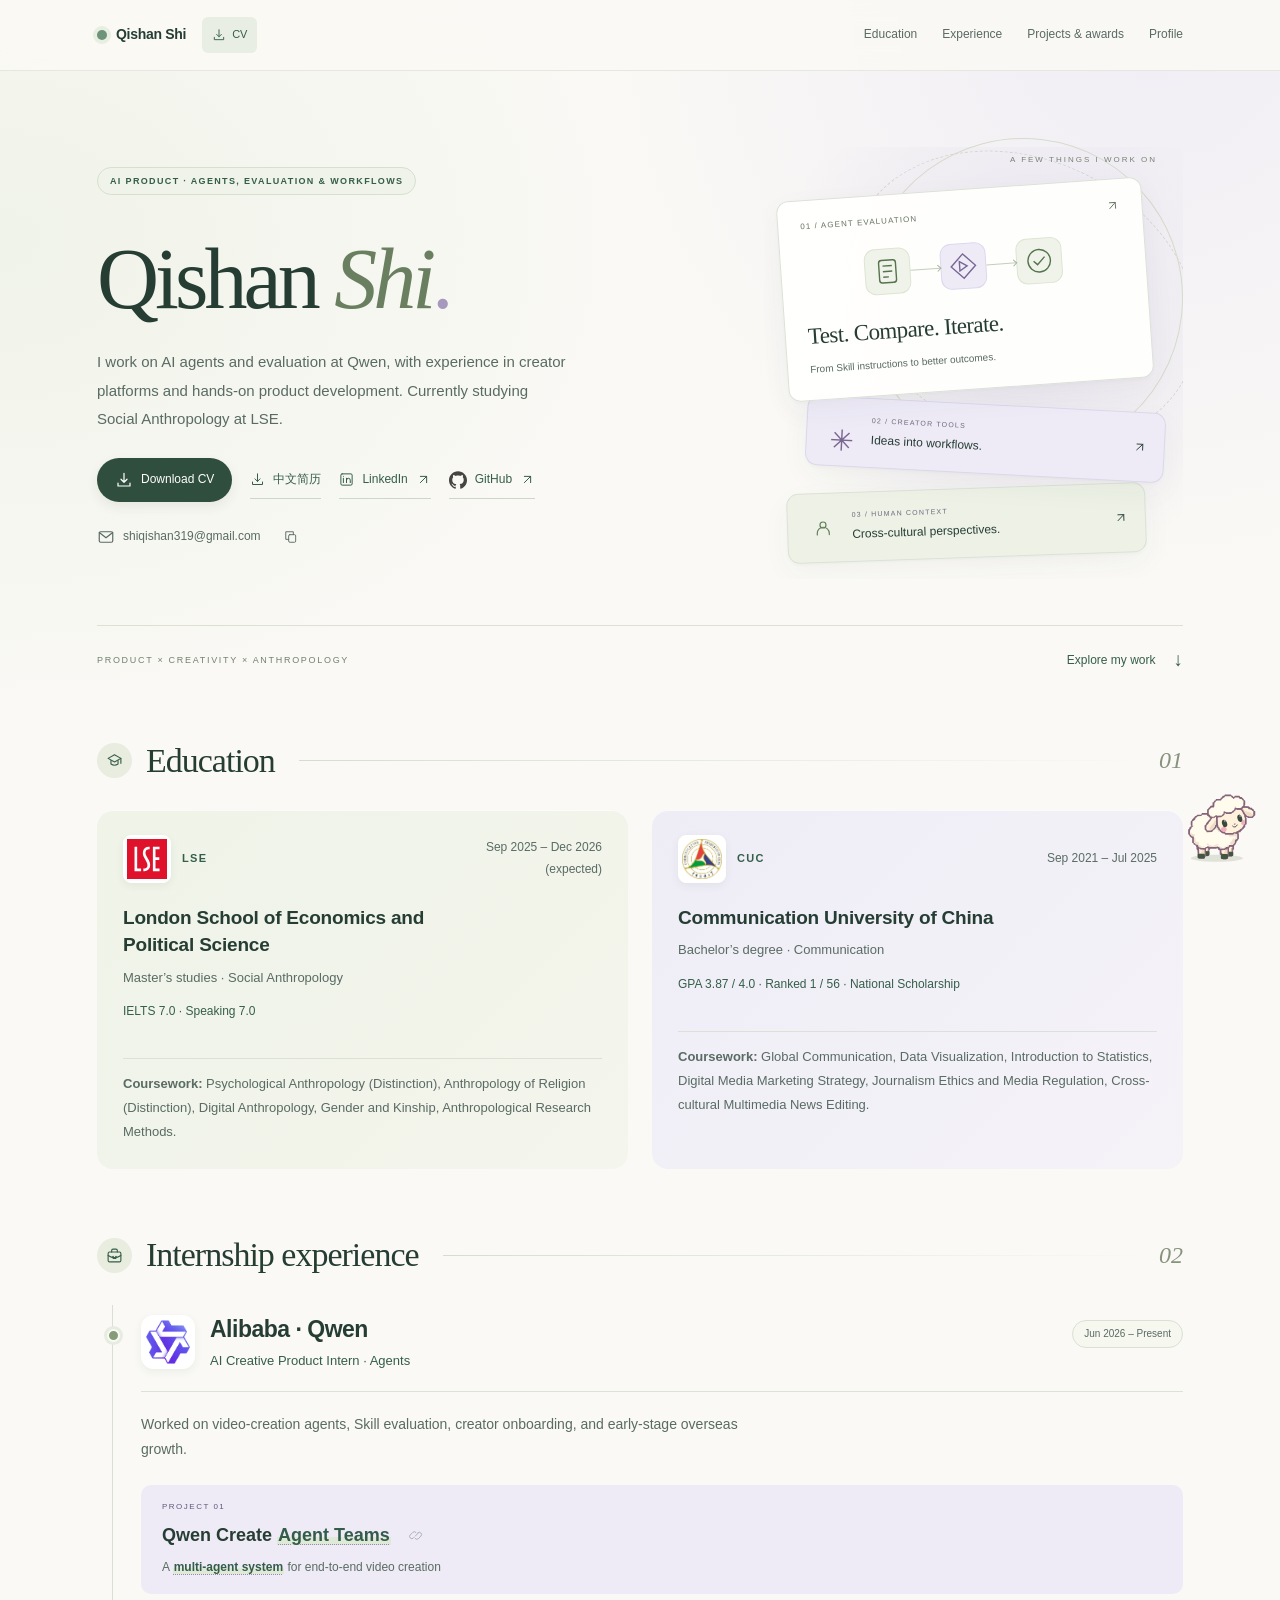
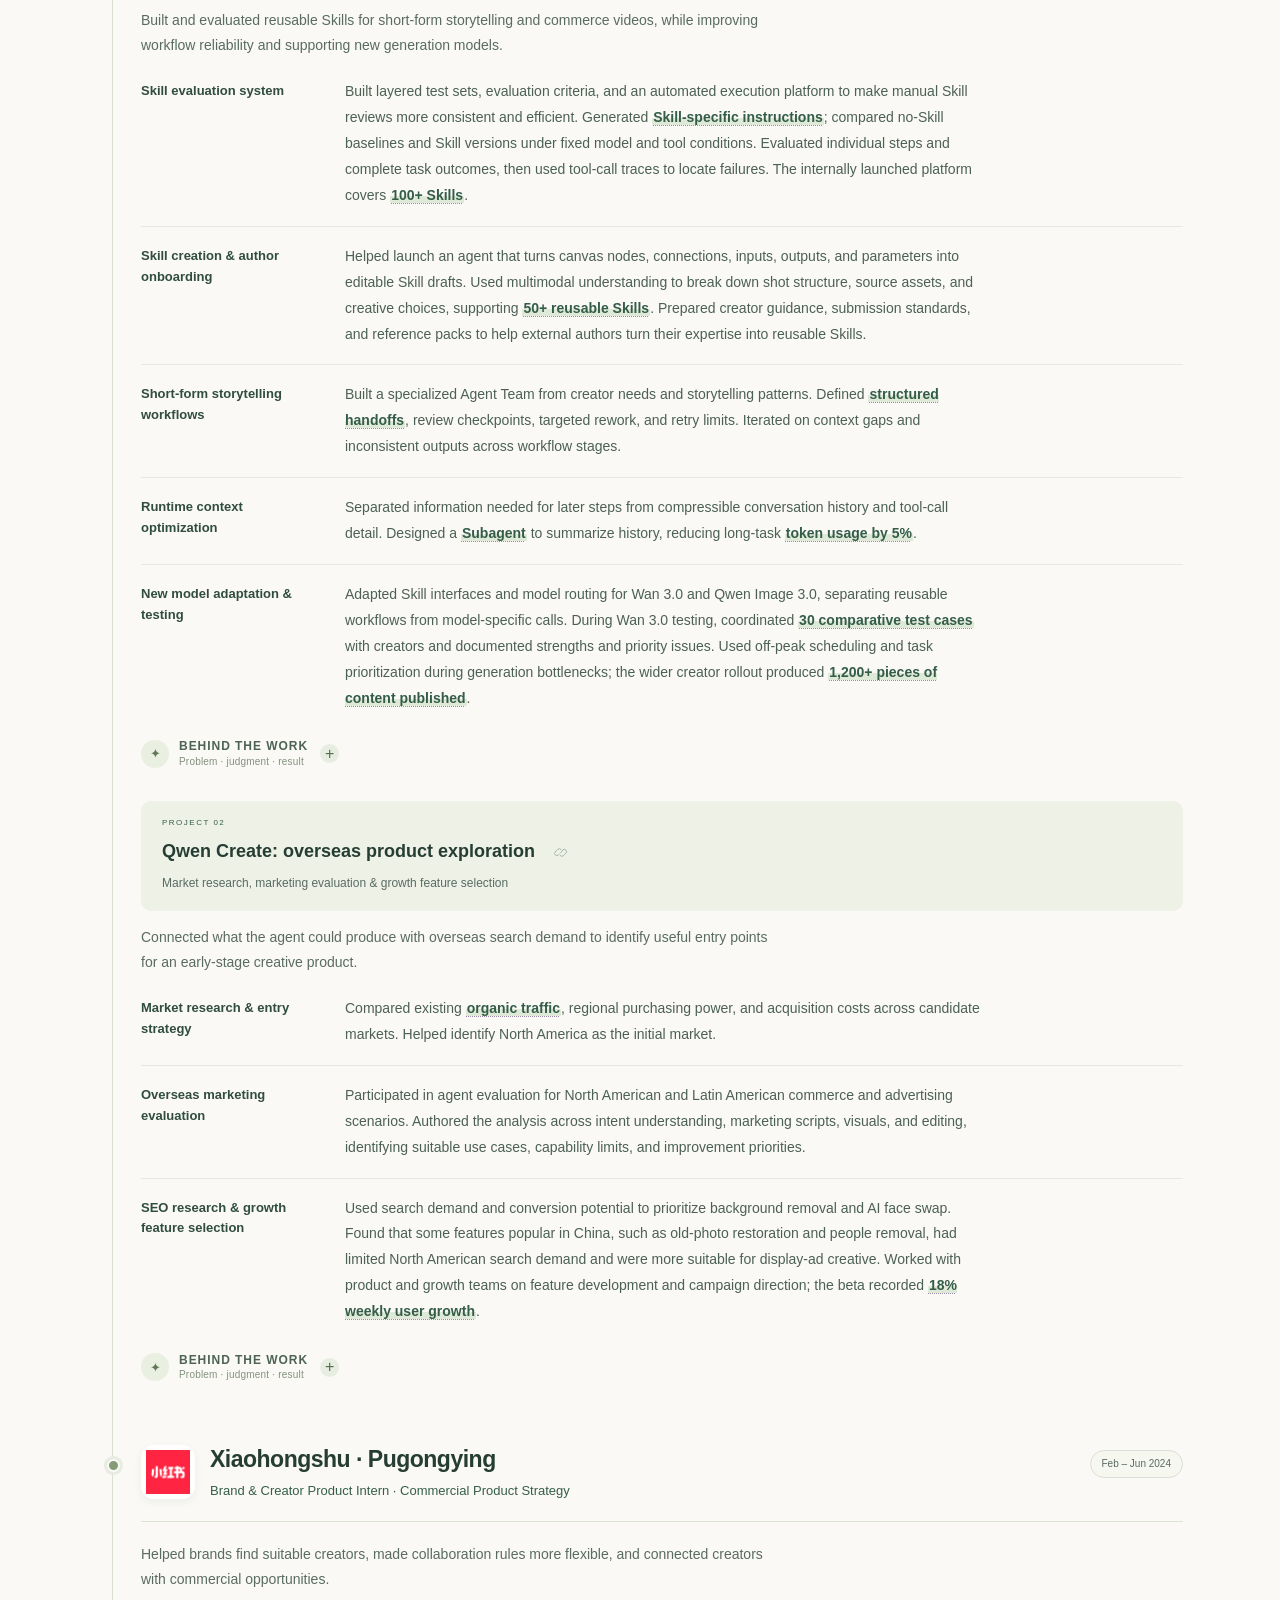
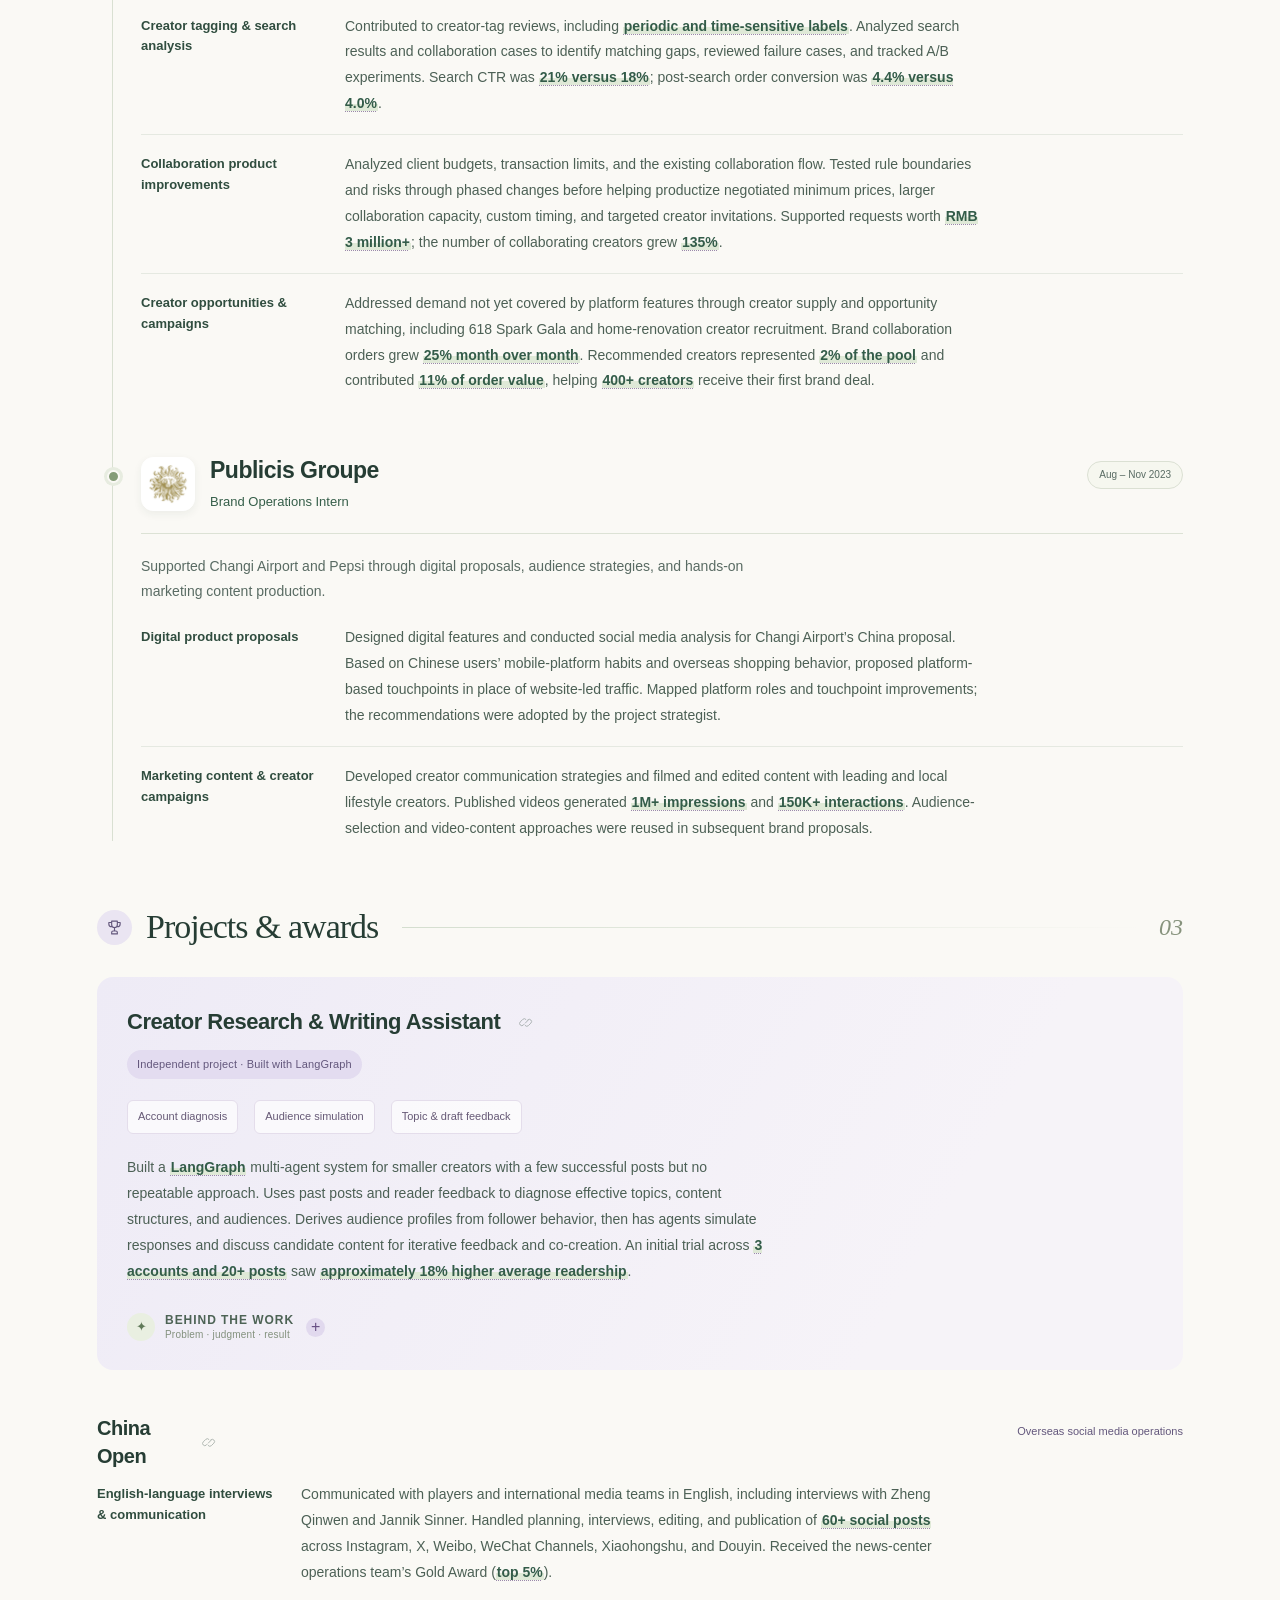
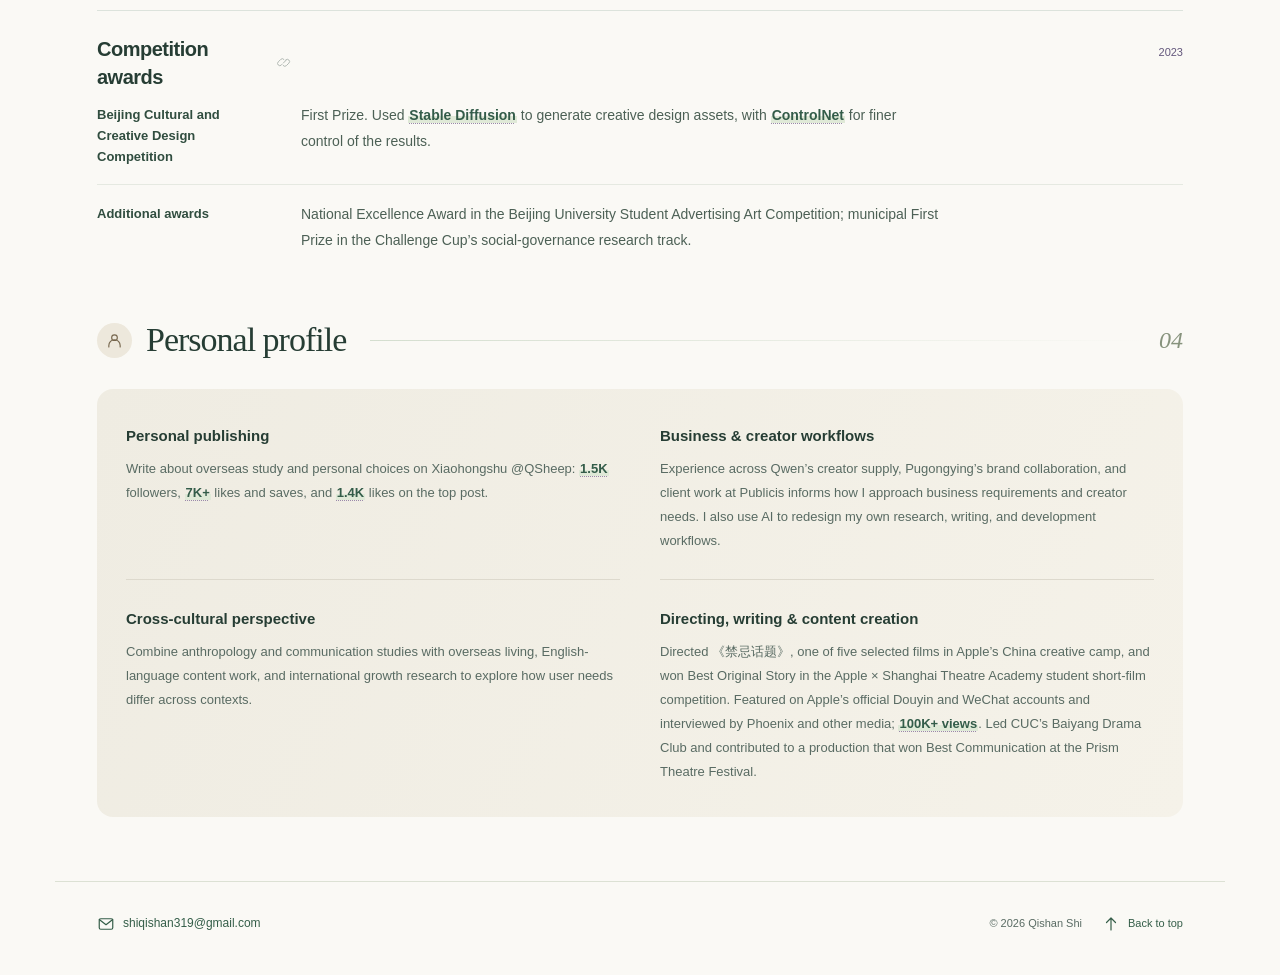
==== commit ed310db9: "Default CV download to English and simplify contact actions" ====
--- a/index.html
+++ b/index.html
@@ -1,7 +1,7 @@
 <!doctype html>
 <html lang="en"><head><meta charset="utf-8"><meta name="viewport" content="width=device-width, initial-scale=1"><title>Qishan Shi · AI Product</title>
-<meta name="description" content="Qishan Shi: AI agents and evaluation at Qwen, brand and creator workflows at Xiaohongshu, and independent product development."><meta name="theme-color" content="#faf9f6"><meta property="og:title" content="Qishan Shi · AI Product"><meta property="og:description" content="Skill evaluation, agent workflows, and independent product development."><meta property="og:type" content="website"><meta property="og:url" content="https://shiqishan319-glitch.github.io/"><link rel="icon" href="favicon.svg" type="image/svg+xml"><link rel="stylesheet" href="style.css?v=59f01c6729"><script src="script.js?v=d09903f050" defer></script><script src="bu-controller.js?v=c43ab5bc11" defer></script><script src="sheep-roam.js?v=3ab2f6f81c" defer></script><script src="sheep.js?v=6b297ec71f" defer></script><script src="content-editor.js?v=1f5fd56416" defer></script></head>
-<body><span class="sheep-dropping" aria-hidden="true" hidden><svg viewBox="0 0 28 20"><ellipse cx="14" cy="17" rx="12" ry="2" fill="#775d4520"/><ellipse cx="9" cy="13" rx="4.5" ry="3.5" fill="#92745d"/><ellipse cx="18" cy="13.5" rx="4.8" ry="3.5" fill="#80644f"/><ellipse cx="14" cy="8" rx="4.2" ry="3.7" fill="#a08369"/></svg></span><span class="meadow-grass" aria-hidden="true" hidden><svg viewBox="0 0 40 30" fill="none"><ellipse cx="20" cy="27" rx="17" ry="2" fill="#b6bd9633"/><path d="M20 27C15 22 10 17 4 17C9 22 11 26 12 27Z" fill="#899e73"/><path d="M19 27C16 15 13 10 10 7C11 17 10 23 14 27Z" fill="#708961"/><path d="M19 27C15 13 18 5 23 2C21 12 24 18 22 27Z" fill="#a5b47d"/><path d="M21 27C24 16 29 10 34 8C29 16 32 21 25 27Z" fill="#728f65"/><path d="M24 27C29 20 34 19 38 20C32 23 32 26 30 27Z" fill="#93aa75"/></svg></span><a class="skip" href="#education">Skip to content</a><div class="header-shell"><header class="site-header wrap"><div class="header-identity"><a class="brand" href="#home"><span class="brand-dot"></span>Qishan Shi</a><a class="header-cv" href="assets/Qishan-Shi-CV.pdf?v=587cbd8246" download="Qishan-Shi-CV.pdf" aria-label="Download CV (Chinese PDF)" title="Download CV · Chinese PDF" inert><svg class="icon" viewBox="0 0 24 24" fill="none" stroke="currentColor" stroke-width="1.6" stroke-linecap="round" stroke-linejoin="round" aria-hidden="true" focusable="false"><path d="M12 3v12m-4-4 4 4 4-4M4 16v4h16v-4"/></svg>CV</a></div><nav aria-label="Main navigation"><a href="#education">Education</a><a href="#experience">Experience</a><a href="#projects">Projects & awards</a><a href="#summary">Profile</a></nav></header><div class="reading-progress" aria-hidden="true"></div></div>
+<meta name="description" content="Qishan Shi: AI agents and evaluation at Qwen, brand and creator workflows at Xiaohongshu, and independent product development."><meta name="theme-color" content="#faf9f6"><meta property="og:title" content="Qishan Shi · AI Product"><meta property="og:description" content="Skill evaluation, agent workflows, and independent product development."><meta property="og:type" content="website"><meta property="og:url" content="https://shiqishan319-glitch.github.io/"><link rel="icon" href="favicon.svg" type="image/svg+xml"><link rel="stylesheet" href="style.css?v=59f01c6729"><script src="script.js?v=d09903f050" defer></script><script src="bu-controller.js?v=c43ab5bc11" defer></script><script src="sheep-roam.js?v=3ab2f6f81c" defer></script><script src="sheep.js?v=6b297ec71f" defer></script><script src="content-editor.js?v=504084ef29" defer></script></head>
+<body><span class="sheep-dropping" aria-hidden="true" hidden><svg viewBox="0 0 28 20"><ellipse cx="14" cy="17" rx="12" ry="2" fill="#775d4520"/><ellipse cx="9" cy="13" rx="4.5" ry="3.5" fill="#92745d"/><ellipse cx="18" cy="13.5" rx="4.8" ry="3.5" fill="#80644f"/><ellipse cx="14" cy="8" rx="4.2" ry="3.7" fill="#a08369"/></svg></span><span class="meadow-grass" aria-hidden="true" hidden><svg viewBox="0 0 40 30" fill="none"><ellipse cx="20" cy="27" rx="17" ry="2" fill="#b6bd9633"/><path d="M20 27C15 22 10 17 4 17C9 22 11 26 12 27Z" fill="#899e73"/><path d="M19 27C16 15 13 10 10 7C11 17 10 23 14 27Z" fill="#708961"/><path d="M19 27C15 13 18 5 23 2C21 12 24 18 22 27Z" fill="#a5b47d"/><path d="M21 27C24 16 29 10 34 8C29 16 32 21 25 27Z" fill="#728f65"/><path d="M24 27C29 20 34 19 38 20C32 23 32 26 30 27Z" fill="#93aa75"/></svg></span><a class="skip" href="#education">Skip to content</a><div class="header-shell"><header class="site-header wrap"><div class="header-identity"><a class="brand" href="#home"><span class="brand-dot"></span>Qishan Shi</a><a class="header-cv" href="assets/Qishan-Shi-CV-English.pdf?v=b961bf7fb1" download="Qishan-Shi-CV-English.pdf" aria-label="Download CV (English PDF)" title="Download CV · English PDF" inert><svg class="icon" viewBox="0 0 24 24" fill="none" stroke="currentColor" stroke-width="1.6" stroke-linecap="round" stroke-linejoin="round" aria-hidden="true" focusable="false"><path d="M12 3v12m-4-4 4 4 4-4M4 16v4h16v-4"/></svg>CV</a></div><nav aria-label="Main navigation"><a href="#education">Education</a><a href="#experience">Experience</a><a href="#projects">Projects & awards</a><a href="#summary">Profile</a></nav></header><div class="reading-progress" aria-hidden="true"></div></div>
 <main class="wrap"><section class="hero" id="home" tabindex="-1"><div class="hero-copy"><div class="hero-kicker"><p class="eyebrow">AI Product · Agents, Evaluation &amp; Workflows</p><div class="sheep-home"><div class="sheep-companion" hidden><button type="button" class="sheep-project-prompt" hidden>About this project</button><button class="sheep-button" type="button" aria-label="Say hello to the little sheep" aria-describedby="sheep-help"><span class="sheep-bubble" aria-hidden="true"></span><svg aria-hidden="true" focusable="false" xmlns="http://www.w3.org/2000/svg" viewBox="0 0 265 265" role="img" class="bu-sheep" aria-labelledby="bu-title"><title id="bu-title">BU — clean rounded contours and soft shading</title><defs><clipPath id="part-body"><path d="M100.25,78.00L133.75,78.00Q135.00,78.00 136.18,78.41L163.21,87.73Q164.00,88.00 164.00,88.84L164.00,89.16Q164.00,90.00 164.70,90.47L166.30,91.53Q167.00,92.00 167.00,92.84L167.00,93.16Q167.00,94.00 167.70,94.47L168.96,95.31Q170.00,96.00 170.46,97.16L171.54,99.84Q172.00,101.00 172.80,101.96L181.20,112.04Q182.00,113.00 181.96,114.25L181.04,144.75Q181.00,146.00 182.23,146.21L185.77,146.79Q187.00,147.00 186.70,148.21L186.23,150.09Q186.00,151.00 186.84,151.42L187.16,151.58Q188.00,152.00 188.00,152.94L188.00,169.75Q188.00,171.00 186.81,171.40L186.19,171.60Q185.00,172.00 184.70,173.21L184.30,174.79Q184.00,176.00 182.88,176.56L181.12,177.44Q180.00,178.00 180.00,179.25L180.00,181.75Q180.00,183.00 178.96,183.69L178.04,184.31Q177.00,185.00 177.30,186.21L177.70,187.79Q178.00,189.00 176.79,189.30L175.21,189.70Q174.00,190.00 173.54,191.16L172.46,193.84Q172.00,195.00 170.75,195.00L170.25,195.00Q169.00,195.00 168.44,196.12L167.56,197.88Q167.00,199.00 165.76,198.88L158.24,198.12Q157.00,198.00 156.25,199.00L154.75,201.00Q154.00,202.00 152.75,202.00L152.25,202.00Q151.00,202.00 150.12,202.88L147.59,205.41Q147.00,206.00 147.00,206.84L147.00,207.16Q147.00,208.00 146.17,207.86L141.93,207.15Q141.00,207.00 140.58,207.84L140.42,208.16Q140.00,209.00 139.06,209.05L122.25,209.93Q121.00,210.00 119.77,209.75L117.23,209.25Q116.00,209.00 115.60,207.81L114.40,204.19Q114.00,203.00 112.75,203.00L112.19,203.00Q111.00,203.00 110.16,203.84L109.84,204.16Q109.00,205.00 107.81,205.00L82.25,205.00Q81.00,205.00 80.31,203.96L79.69,203.04Q79.00,202.00 77.81,202.40L74.19,203.60Q73.00,204.00 72.44,205.12L71.56,206.88Q71.00,208.00 69.75,207.93L53.94,207.05Q53.00,207.00 52.58,206.16L52.42,205.84Q52.00,205.00 51.06,205.00L50.19,205.00Q49.00,205.00 48.16,205.84L47.84,206.16Q47.00,207.00 45.98,206.39L43.07,204.64Q42.00,204.00 42.30,202.79L42.70,201.21Q43.00,200.00 41.88,199.44L39.75,198.38Q39.00,198.00 39.00,197.16L39.00,196.84Q39.00,196.00 38.41,195.41L34.88,191.88Q34.00,191.00 32.79,190.70L31.21,190.30Q30.00,190.00 30.00,188.75L30.00,187.25Q30.00,186.00 28.84,185.54L26.16,184.46Q25.00,184.00 25.00,182.75L25.00,168.25Q25.00,167.00 23.77,166.75L21.23,166.25Q20.00,166.00 20.00,164.75L20.00,164.25Q20.00,163.00 18.79,162.70L17.21,162.30Q16.00,162.00 15.75,160.77L15.25,158.23Q15.00,157.00 13.88,156.44L12.12,155.56Q11.00,155.00 11.00,153.75L11.00,138.25Q11.00,137.00 12.12,136.44L13.88,135.56Q15.00,135.00 15.00,133.75L15.00,133.25Q15.00,132.00 15.75,131.00L17.25,129.00Q18.00,128.00 19.21,127.70L20.79,127.30Q22.00,127.00 22.00,125.75L22.00,124.94Q22.00,124.00 21.16,123.58L20.84,123.42Q20.00,123.00 20.00,122.06L20.00,111.25Q20.00,110.00 20.88,109.12L24.12,105.88Q25.00,105.00 25.00,103.75L25.00,103.25Q25.00,102.00 26.12,101.44L27.88,100.56Q29.00,100.00 29.00,98.75L29.00,98.25Q29.00,97.00 30.19,96.60L30.81,96.40Q32.00,96.00 32.64,94.93L34.36,92.07Q35.00,91.00 36.23,90.75L38.77,90.25Q40.00,90.00 40.56,88.88L41.44,87.12Q42.00,86.00 43.25,86.00L55.75,86.00Q57.00,86.00 57.40,84.81L58.60,81.19Q59.00,80.00 60.25,80.00L80.75,80.00Q82.00,80.00 82.25,81.23L82.75,83.77Q83.00,85.00 84.25,85.00L84.75,85.00Q86.00,85.00 87.10,84.41L97.90,78.59Q99.00,78.00 100.25,78.00Z"/></clipPath><clipPath id="part-face"><path d="M152.25,55.00L157.75,55.00Q159.00,55.00 160.17,55.44L165.83,57.56Q167.00,58.00 168.25,58.00L170.75,58.00Q172.00,58.00 173.21,58.30L183.09,60.77Q184.00,61.00 184.42,61.84L184.58,62.16Q185.00,63.00 185.94,63.00L198.75,63.00Q200.00,63.00 200.00,64.25L200.00,66.75Q200.00,68.00 201.00,68.75L203.00,70.25Q204.00,71.00 204.18,72.24L204.82,76.76Q205.00,78.00 206.12,78.56L207.88,79.44Q209.00,80.00 209.00,81.25L209.00,82.75Q209.00,84.00 210.12,84.56L211.88,85.44Q213.00,86.00 213.00,87.25L213.00,87.81Q213.00,89.00 213.84,89.84L214.41,90.41Q215.00,91.00 215.00,91.84L215.00,92.16Q215.00,93.00 214.30,93.47L213.04,94.31Q212.00,95.00 212.88,95.88L214.12,97.12Q215.00,98.00 215.00,99.25L215.00,118.75Q215.00,120.00 213.84,120.46L211.16,121.54Q210.00,122.00 210.00,123.25L210.00,128.75Q210.00,130.00 208.84,130.46L206.16,131.54Q205.00,132.00 205.00,133.25L205.00,134.75Q205.00,136.00 203.79,136.30L202.21,136.70Q201.00,137.00 200.36,138.07L198.64,140.93Q198.00,142.00 196.75,142.00L196.25,142.00Q195.00,142.00 195.00,143.25L195.00,143.81Q195.00,145.00 194.16,145.84L193.84,146.16Q193.00,147.00 191.81,147.00L188.25,147.00Q187.00,147.00 186.44,148.12L184.56,151.88Q184.00,153.00 182.75,152.90L172.25,152.10Q171.00,152.00 170.25,153.00L168.75,155.00Q168.00,156.00 166.75,156.00L141.25,156.00Q140.00,156.00 139.44,154.88L138.56,153.12Q138.00,152.00 136.75,152.00L132.25,152.00Q131.00,152.00 130.31,150.96L129.69,150.04Q129.00,149.00 127.75,149.00L127.25,149.00Q126.00,149.00 125.60,147.81L125.40,147.19Q125.00,146.00 123.75,146.00L123.25,146.00Q122.00,146.00 121.70,144.79L121.30,143.21Q121.00,142.00 119.84,141.54L117.16,140.46Q116.00,140.00 116.00,138.75L116.00,137.25Q116.00,136.00 115.20,135.04L111.80,130.96Q111.00,130.00 111.00,128.75L111.00,127.94Q111.00,127.00 110.16,126.58L109.84,126.42Q109.00,126.00 108.97,125.06L108.03,91.25Q108.00,90.00 109.23,89.75L111.77,89.25Q113.00,89.00 113.18,87.76L113.82,83.24Q114.00,82.00 115.04,81.31L116.30,80.47Q117.00,80.00 117.00,79.16L117.00,78.84Q117.00,78.00 117.59,77.41L121.12,73.88Q122.00,73.00 122.64,71.93L127.36,64.07Q128.00,63.00 129.21,62.70L138.79,60.30Q140.00,60.00 141.14,59.48L149.86,55.52Q151.00,55.00 152.25,55.00Z"/></clipPath><clipPath id="part-tuft"><path d="M139.25,16.00L159.75,16.00Q161.00,16.00 161.56,17.12L162.44,18.88Q163.00,20.00 164.23,20.25L166.77,20.75Q168.00,21.00 168.00,22.25L168.00,22.75Q168.00,24.00 169.25,24.00L170.75,24.00Q172.00,24.00 172.30,22.79L172.70,21.21Q173.00,20.00 174.25,20.00L188.75,20.00Q190.00,20.00 190.56,21.12L191.44,22.88Q192.00,24.00 193.24,24.18L197.76,24.82Q199.00,25.00 199.40,26.19L199.60,26.81Q200.00,28.00 201.07,28.64L203.93,30.36Q205.00,31.00 205.00,32.25L205.00,32.75Q205.00,34.00 206.07,34.64L208.93,36.36Q210.00,37.00 210.00,38.25L210.00,50.81Q210.00,52.00 209.16,52.84L208.84,53.16Q208.00,54.00 208.17,55.18L208.82,59.76Q209.00,61.00 207.76,61.18L203.24,61.82Q202.00,62.00 201.38,63.09L198.62,67.91Q198.00,69.00 196.75,69.00L181.94,69.00Q181.00,69.00 180.58,68.16L180.42,67.84Q180.00,67.00 179.06,67.00L178.25,67.00Q177.00,67.00 176.75,68.23L176.25,70.77Q176.00,72.00 174.81,72.40L174.19,72.60Q173.00,73.00 172.31,74.04L169.69,77.96Q169.00,79.00 167.75,79.00L165.25,79.00Q164.00,79.00 163.60,80.19L163.40,80.81Q163.00,82.00 161.96,82.69L161.04,83.31Q160.00,84.00 158.75,84.00L144.25,84.00Q143.00,84.00 142.25,83.00L140.71,80.95Q140.00,80.00 139.16,80.84L138.84,81.16Q138.00,82.00 138.00,83.19L138.00,84.75Q138.00,86.00 137.00,86.75L127.00,94.25Q126.00,95.00 124.75,95.00L115.25,95.00Q114.00,95.00 112.88,95.56L111.12,96.44Q110.00,97.00 109.25,96.00L107.75,94.00Q107.00,93.00 106.12,93.88L103.88,96.12Q103.00,97.00 101.76,96.84L96.24,96.16Q95.00,96.00 94.31,97.04L93.69,97.96Q93.00,99.00 91.75,99.00L90.25,99.00Q89.00,99.00 88.31,97.96L87.69,97.04Q87.00,96.00 85.75,96.00L85.25,96.00Q84.00,96.00 83.70,94.79L83.30,93.21Q83.00,92.00 81.79,91.70L80.21,91.30Q79.00,91.00 78.44,89.88L77.56,88.12Q77.00,87.00 77.00,85.75L77.00,68.25Q77.00,67.00 78.21,66.70L79.79,66.30Q81.00,66.00 81.30,64.79L81.70,63.21Q82.00,62.00 83.19,61.60L83.81,61.40Q85.00,61.00 85.69,59.96L88.31,56.04Q89.00,55.00 90.24,54.82L94.76,54.18Q96.00,54.00 96.00,52.75L96.00,44.25Q96.00,43.00 97.21,42.70L98.79,42.30Q100.00,42.00 100.46,40.84L101.54,38.16Q102.00,37.00 103.25,37.00L104.75,37.00Q106.00,37.00 106.40,35.81L107.60,32.19Q108.00,31.00 109.25,31.00L122.75,31.00Q124.00,31.00 124.00,29.75L124.00,28.25Q124.00,27.00 125.23,26.75L127.77,26.25Q129.00,26.00 129.40,24.81L130.60,21.19Q131.00,20.00 132.25,20.00L135.75,20.00Q137.00,20.00 137.30,18.79L137.70,17.21Q138.00,16.00 139.25,16.00Z"/></clipPath><clipPath id="part-ear-l"><path d="M106.24,78.18L117.76,79.82Q119.00,80.00 119.61,81.09L123.39,87.91Q124.00,89.00 124.00,90.25L124.00,92.75Q124.00,94.00 122.96,94.69L121.70,95.53Q121.00,96.00 121.00,96.84L121.00,97.16Q121.00,98.00 120.45,98.64L115.81,104.05Q115.00,105.00 114.94,106.25L114.06,125.75Q114.00,127.00 112.75,127.00L110.25,127.00Q109.00,127.00 109.00,128.25L109.00,130.75Q109.00,132.00 108.00,132.75L106.00,134.25Q105.00,135.00 104.60,136.19L104.40,136.81Q104.00,138.00 102.75,138.00L102.25,138.00Q101.00,138.00 100.25,139.00L95.75,145.00Q95.00,146.00 93.75,146.06L76.25,146.94Q75.00,147.00 74.75,145.77L74.25,143.23Q74.00,142.00 72.84,141.54L70.16,140.46Q69.00,140.00 68.92,138.75L68.08,125.25Q68.00,124.00 68.98,123.22L72.02,120.78Q73.00,120.00 73.00,118.75L73.00,118.25Q73.00,117.00 74.04,116.31L74.96,115.69Q76.00,115.00 76.00,113.75L76.00,113.25Q76.00,112.00 77.19,111.60L77.81,111.40Q79.00,111.00 79.30,109.79L79.80,107.81Q80.00,107.00 80.84,107.00L81.16,107.00Q82.00,107.00 82.38,106.25L83.44,104.12Q84.00,103.00 85.12,102.44L86.88,101.56Q88.00,101.00 88.00,99.75L88.00,92.94Q88.00,92.00 88.84,91.58L89.16,91.42Q90.00,91.00 90.89,91.30L94.81,92.60Q96.00,93.00 96.00,91.75L96.00,87.25Q96.00,86.00 96.93,85.17L104.07,78.83Q105.00,78.00 106.24,78.18Z"/></clipPath><clipPath id="part-ear-r"><path d="M203.25,56.06L220.75,56.94Q222.00,57.00 222.96,57.80L227.04,61.20Q228.00,62.00 229.25,62.00L232.75,62.00Q234.00,62.00 234.30,63.21L234.70,64.79Q235.00,66.00 236.16,66.46L238.84,67.54Q240.00,68.00 240.00,69.25L240.00,70.75Q240.00,72.00 241.16,72.46L243.84,73.54Q245.00,74.00 245.00,75.25L245.00,86.75Q245.00,88.00 244.00,88.75L242.00,90.25Q241.00,91.00 240.60,92.19L240.40,92.81Q240.00,94.00 238.81,94.40L238.19,94.60Q237.00,95.00 236.60,96.19L236.40,96.81Q236.00,98.00 234.75,98.00L220.25,98.00Q219.00,98.00 218.44,96.88L217.56,95.12Q217.00,94.00 215.76,94.16L210.24,94.84Q209.00,95.00 208.25,94.00L206.75,92.00Q206.00,91.00 206.00,89.75L206.00,87.25Q206.00,86.00 205.00,85.25L203.00,83.75Q202.00,83.00 201.60,81.81L201.40,81.19Q201.00,80.00 199.75,80.00L195.25,80.00Q194.00,80.00 193.01,79.23L185.99,73.77Q185.00,73.00 184.75,71.77L183.25,64.23Q183.00,63.00 184.02,62.27L188.98,58.73Q190.00,58.00 191.24,58.16L196.76,58.84Q198.00,59.00 199.00,58.25L201.00,56.75Q202.00,56.00 203.25,56.06Z"/></clipPath><clipPath id="part-leg-bl"><path d="M45.25,174.00L67.75,174.00Q69.00,174.00 69.78,174.98L72.22,178.02Q73.00,179.00 73.00,180.25L73.00,228.75Q73.00,230.00 72.36,231.07L67.64,238.93Q67.00,240.00 65.75,240.00L51.25,240.00Q50.00,240.00 49.70,238.79L49.30,237.21Q49.00,236.00 47.88,235.44L46.12,234.56Q45.00,234.00 44.90,232.75L43.10,210.25Q43.00,209.00 41.96,208.31L41.04,207.69Q40.00,207.00 40.00,205.75L40.00,180.25Q40.00,179.00 40.78,178.02L43.22,174.98Q44.00,174.00 45.25,174.00Z"/></clipPath><clipPath id="part-leg-br"><path d="M73.25,174.00L82.75,174.00Q84.00,174.00 84.78,174.98L87.22,178.02Q88.00,179.00 88.00,180.25L88.00,205.75Q88.00,207.00 86.96,207.69L86.04,208.31Q85.00,209.00 85.00,210.25L85.00,224.75Q85.00,226.00 83.79,226.30L82.21,226.70Q81.00,227.00 80.44,228.12L79.56,229.88Q79.00,231.00 77.75,231.00L75.25,231.00Q74.00,231.00 73.70,229.79L73.30,228.21Q73.00,227.00 71.84,226.54L69.16,225.46Q68.00,225.00 68.00,223.75L68.00,180.25Q68.00,179.00 68.78,178.02L71.22,174.98Q72.00,174.00 73.25,174.00Z"/></clipPath><clipPath id="part-leg-fl"><path d="M124.25,174.00L147.75,174.00Q149.00,174.00 149.78,174.98L152.22,178.02Q153.00,179.00 153.00,180.25L153.00,231.06Q153.00,232.00 152.16,232.42L151.84,232.58Q151.00,233.00 150.77,233.91L150.30,235.79Q150.00,237.00 148.79,237.30L147.21,237.70Q146.00,238.00 145.70,239.21L145.30,240.79Q145.00,242.00 143.75,242.00L132.25,242.00Q131.00,242.00 130.60,240.81L130.40,240.19Q130.00,239.00 128.88,238.44L127.12,237.56Q126.00,237.00 126.00,235.75L126.00,228.25Q126.00,227.00 124.84,226.54L122.16,225.46Q121.00,225.00 121.00,223.75L121.00,211.19Q121.00,210.00 120.16,209.16L119.84,208.84Q119.00,208.00 119.00,206.81L119.00,180.25Q119.00,179.00 119.78,178.02L122.22,174.98Q123.00,174.00 124.25,174.00Z"/></clipPath><clipPath id="part-leg-fr"><path d="M153.25,174.00L165.75,174.00Q167.00,174.00 167.78,174.98L170.22,178.02Q171.00,179.00 171.00,180.25L171.00,205.75Q171.00,207.00 169.96,207.69L169.04,208.31Q168.00,209.00 168.00,210.25L168.00,227.75Q168.00,229.00 166.88,229.56L163.12,231.44Q162.00,232.00 160.75,232.00L154.25,232.00Q153.00,232.00 152.31,230.96L151.69,230.04Q151.00,229.00 149.81,228.60L149.19,228.40Q148.00,228.00 148.00,226.75L148.00,180.25Q148.00,179.00 148.78,178.02L151.22,174.98Q152.00,174.00 153.25,174.00Z"/></clipPath><filter id="bu-soft-shade" x="-15%" y="-15%" width="130%" height="130%" color-interpolation-filters="sRGB"><feGaussianBlur stdDeviation="0.65"/></filter><clipPath id="bu-eye-l"><ellipse class="bu-aperture-left" cx="138" cy="116.7" rx="11.7" ry="15.7"/></clipPath><clipPath id="bu-eye-r"><ellipse class="bu-aperture-right" cx="191.1" cy="98.7" rx="11" ry="15.6"/></clipPath></defs><style>
   .bu-sheep{--lift:0px;--squash:1;--stretch:1;--tilt:0deg;--head-y:0px;--head-x:0px;--ear-l:0deg;--ear-r:0deg;--leg-fl:0deg;--leg-fr:0deg;--leg-bl:0deg;--leg-br:0deg;--tuck:0px;--lid:0;--closed:0;--happy:0;--mouth:0;--smile:1;--mouth-y:1;--cheek:0;--grass:0;--grass-x:0px;--grass-r:0deg;--sleep:0;--heart:0;--shadow:1;--gaze-x:0px;--gaze-y:0px;--look-tilt:0deg}
   .bu-outline{stroke:#88627c;stroke-width:4;stroke-linejoin:miter;stroke-linecap:square}
@@ -34,7 +34,7 @@
 <g xmlns="http://www.w3.org/2000/svg" class="bu-mouth-open"><path d="M168 126q7-3 13-2l-1 9q-6 11-11 0Z" fill="#856479" /><path class="bu-pink" d="M171 133q4-4 8-2-2 8-6 5Z" /></g>
 <g xmlns="http://www.w3.org/2000/svg" class="bu-grass bu-ink"><path d="m178 131 27-5 13 4-22 3 22 5 10 7-25-6 17 13 3 7-30-20Z" /></g>
 </g><g class="bu-forelock"><g><path fill="#856479" d="M139.25,16.00L159.75,16.00Q161.00,16.00 161.56,17.12L162.44,18.88Q163.00,20.00 164.23,20.25L166.77,20.75Q168.00,21.00 168.00,22.25L168.00,22.75Q168.00,24.00 169.25,24.00L170.75,24.00Q172.00,24.00 172.30,22.79L172.70,21.21Q173.00,20.00 174.25,20.00L188.75,20.00Q190.00,20.00 190.56,21.12L191.44,22.88Q192.00,24.00 193.24,24.18L197.76,24.82Q199.00,25.00 199.40,26.19L199.60,26.81Q200.00,28.00 201.07,28.64L203.93,30.36Q205.00,31.00 205.00,32.25L205.00,32.75Q205.00,34.00 206.07,34.64L208.93,36.36Q210.00,37.00 210.00,38.25L210.00,50.81Q210.00,52.00 209.16,52.84L208.84,53.16Q208.00,54.00 208.17,55.18L208.82,59.76Q209.00,61.00 207.76,61.18L203.24,61.82Q202.00,62.00 201.38,63.09L198.62,67.91Q198.00,69.00 196.75,69.00L181.94,69.00Q181.00,69.00 180.58,68.16L180.42,67.84Q180.00,67.00 179.06,67.00L178.25,67.00Q177.00,67.00 176.75,68.23L176.25,70.77Q176.00,72.00 174.81,72.40L174.19,72.60Q173.00,73.00 172.31,74.04L169.69,77.96Q169.00,79.00 167.75,79.00L165.25,79.00Q164.00,79.00 163.60,80.19L163.40,80.81Q163.00,82.00 161.96,82.69L161.04,83.31Q160.00,84.00 158.75,84.00L144.25,84.00Q143.00,84.00 142.25,83.00L140.71,80.95Q140.00,80.00 139.16,80.84L138.84,81.16Q138.00,82.00 138.00,83.19L138.00,84.75Q138.00,86.00 137.00,86.75L127.00,94.25Q126.00,95.00 124.75,95.00L115.25,95.00Q114.00,95.00 112.88,95.56L111.12,96.44Q110.00,97.00 109.25,96.00L107.75,94.00Q107.00,93.00 106.12,93.88L103.88,96.12Q103.00,97.00 101.76,96.84L96.24,96.16Q95.00,96.00 94.31,97.04L93.69,97.96Q93.00,99.00 91.75,99.00L90.25,99.00Q89.00,99.00 88.31,97.96L87.69,97.04Q87.00,96.00 85.75,96.00L85.25,96.00Q84.00,96.00 83.70,94.79L83.30,93.21Q83.00,92.00 81.79,91.70L80.21,91.30Q79.00,91.00 78.44,89.88L77.56,88.12Q77.00,87.00 77.00,85.75L77.00,68.25Q77.00,67.00 78.21,66.70L79.79,66.30Q81.00,66.00 81.30,64.79L81.70,63.21Q82.00,62.00 83.19,61.60L83.81,61.40Q85.00,61.00 85.69,59.96L88.31,56.04Q89.00,55.00 90.24,54.82L94.76,54.18Q96.00,54.00 96.00,52.75L96.00,44.25Q96.00,43.00 97.21,42.70L98.79,42.30Q100.00,42.00 100.46,40.84L101.54,38.16Q102.00,37.00 103.25,37.00L104.75,37.00Q106.00,37.00 106.40,35.81L107.60,32.19Q108.00,31.00 109.25,31.00L122.75,31.00Q124.00,31.00 124.00,29.75L124.00,28.25Q124.00,27.00 125.23,26.75L127.77,26.25Q129.00,26.00 129.40,24.81L130.60,21.19Q131.00,20.00 132.25,20.00L135.75,20.00Q137.00,20.00 137.30,18.79L137.70,17.21Q138.00,16.00 139.25,16.00Z"/><path fill="#fffbed" d="M140.25,22.00L159.75,22.00Q161.00,22.00 161.30,23.21L161.70,24.79Q162.00,26.00 163.21,26.30L164.79,26.70Q166.00,27.00 166.56,28.12L167.44,29.88Q168.00,31.00 169.25,31.00L169.75,31.00Q171.00,31.00 171.64,29.93L173.36,27.07Q174.00,26.00 175.25,26.00L186.75,26.00Q188.00,26.00 188.46,27.16L189.54,29.84Q190.00,31.00 191.25,31.00L196.75,31.00Q198.00,31.00 198.30,32.21L198.70,33.79Q199.00,35.00 200.16,35.46L202.84,36.54Q204.00,37.00 203.93,38.25L203.07,53.75Q203.00,55.00 201.88,55.56L200.12,56.44Q199.00,57.00 198.36,58.07L196.64,60.93Q196.00,62.00 194.79,62.30L193.21,62.70Q192.00,63.00 190.75,63.00L183.25,63.00Q182.00,63.00 180.79,62.70L175.21,61.30Q174.00,61.00 173.60,62.19L171.40,68.81Q171.00,70.00 169.81,70.40L169.19,70.60Q168.00,71.00 167.12,71.88L162.88,76.12Q162.00,77.00 160.75,77.10L150.25,77.90Q149.00,78.00 147.76,77.84L141.93,77.12Q141.00,77.00 140.58,76.16L140.42,75.84Q140.00,75.00 139.08,74.82L136.23,74.25Q135.00,74.00 134.86,75.24L134.14,81.76Q134.00,83.00 132.88,83.56L131.12,84.44Q130.00,85.00 129.70,86.21L129.30,87.79Q129.00,89.00 127.75,89.07L112.94,89.94Q112.00,90.00 111.58,89.16L111.42,88.84Q111.00,88.00 110.06,88.00L108.25,88.00Q107.00,88.00 106.04,88.80L101.96,92.20Q101.00,93.00 99.75,93.00L95.25,93.00Q94.00,93.00 92.81,92.60L89.19,91.40Q88.00,91.00 87.70,89.79L87.30,88.21Q87.00,87.00 85.88,86.44L84.12,85.56Q83.00,85.00 83.00,83.75L83.00,70.25Q83.00,69.00 84.19,68.60L84.81,68.40Q86.00,68.00 86.40,66.81L86.60,66.19Q87.00,65.00 88.19,64.60L88.81,64.40Q90.00,64.00 90.69,62.96L91.31,62.04Q92.00,61.00 93.25,61.00L98.81,61.00Q100.00,61.00 100.84,60.16L101.16,59.84Q102.00,59.00 102.07,57.81L102.92,44.25Q103.00,43.00 104.25,43.00L104.75,43.00Q106.00,43.00 106.40,41.81L106.60,41.19Q107.00,40.00 108.00,39.25L110.00,37.75Q111.00,37.00 112.25,37.00L124.75,37.00Q126.00,37.00 126.30,35.79L126.70,34.21Q127.00,33.00 128.19,32.60L128.81,32.40Q130.00,32.00 130.64,30.93L132.36,28.07Q133.00,27.00 134.23,26.75L136.77,26.25Q138.00,26.00 138.30,24.79L138.70,23.21Q139.00,22.00 140.25,22.00Z"/></g><g clip-path="url(#part-tuft)"><g filter="url(#bu-soft-shade)"><path d="M175.25,56.00L175.75,56.00Q177.00,56.00 177.40,57.19L177.60,57.81Q178.00,59.00 176.79,59.30L175.21,59.70Q174.00,60.00 174.00,58.75L174.00,57.25Q174.00,56.00 175.25,56.00ZM139.84,73.00L140.16,73.00Q141.00,73.00 141.38,73.75L141.58,74.16Q142.00,75.00 141.16,75.42L140.84,75.58Q140.00,76.00 139.70,75.11L139.27,73.80Q139.00,73.00 139.84,73.00ZM90.84,86.42L91.16,86.58Q92.00,87.00 91.77,87.91L91.23,90.09Q91.00,91.00 90.16,90.58L89.84,90.42Q89.00,90.00 89.23,89.09L89.77,86.91Q90.00,86.00 90.84,86.42Z" fill="#dabca4" opacity=".43"/></g></g></g></g></g></g><g xmlns="http://www.w3.org/2000/svg" class="bu-zzz" fill="none" stroke="#856479" stroke-width="3"><path d="M212 42h12l-12 12h12m10-35h16l-16 16h16" /></g>
-</svg><span class="sheep-caption" aria-hidden="true">Say hello</span></button><span id="sheep-help" class="sr-only">Tap to say hello. Double-click me to alternate between a snack and a head pat, stroke my head for a pat, or hold and release for a little hop. Drag me to a new spot, or double-click empty space to grow a tuft of grass for me. I snack and nap while you read.</span><section class="sheep-guide-card" aria-labelledby="sheep-guide-title" hidden><div class="sheep-guide-heading"><span>READ ALONG</span><button type="button" class="sheep-guide-close" aria-label="Close project note">×</button></div><h2 id="sheep-guide-title"></h2><p class="sheep-guide-text"></p><div class="sheep-guide-footer"><span class="sheep-guide-count"></span><button type="button" class="sheep-guide-more">Tell me more</button></div><button type="button" class="sheep-auto" aria-pressed="true">Automatic notes: on</button></section><span class="sr-only sheep-status" role="status" aria-live="polite" aria-atomic="true"></span></div></div></div><h1>Qishan <em>Shi</em><span class="name-period" aria-hidden="true">.</span></h1><p class="hero-intro">I work on AI agents and evaluation at Qwen, with experience in creator platforms and hands-on product development. Currently studying Social Anthropology at LSE.</p><div class="hero-actions"><a class="cv-button" href="assets/Qishan-Shi-CV.pdf?v=587cbd8246" download="Qishan-Shi-CV.pdf"><svg class="icon" viewBox="0 0 24 24" fill="none" stroke="currentColor" stroke-width="1.6" stroke-linecap="round" stroke-linejoin="round" aria-hidden="true" focusable="false"><path d="M12 3v12m-4-4 4 4 4-4M4 16v4h16v-4"/></svg>Download CV<span class="file-language">中文 PDF</span></a><a class="action-link cv-english" href="assets/Qishan-Shi-CV-English.pdf?v=b961bf7fb1" download="Qishan-Shi-CV-English.pdf" aria-label="Download CV (English PDF)"><svg class="icon" viewBox="0 0 24 24" fill="none" stroke="currentColor" stroke-width="1.6" stroke-linecap="round" stroke-linejoin="round" aria-hidden="true" focusable="false"><path d="M12 3v12m-4-4 4 4 4-4M4 16v4h16v-4"/></svg><span>English CV</span></a><a class="cv-preview" href="assets/Qishan-Shi-CV.pdf?v=587cbd8246" target="_blank" rel="noopener noreferrer" aria-label="Preview CV (Chinese PDF, opens in a new tab)">Preview 中文<svg class="icon" viewBox="0 0 24 24" fill="none" stroke="currentColor" stroke-width="1.6" stroke-linecap="round" stroke-linejoin="round" aria-hidden="true" focusable="false"><path d="M7 17 17 7M7 7h10v10"/></svg></a><a class="action-link" href="https://www.linkedin.com/in/qishan-shi-373b38298/" target="_blank" rel="noopener noreferrer"><svg class="icon" viewBox="0 0 24 24" fill="none" stroke="currentColor" stroke-width="1.6" stroke-linecap="round" stroke-linejoin="round" aria-hidden="true" focusable="false"><rect x="3" y="3" width="18" height="18" rx="2"/><path d="M7 10v7m5 0v-7m0 3a3 3 0 0 1 6 0v4"/><path d="M7 7h.01"/></svg>LinkedIn<svg class="icon" viewBox="0 0 24 24" fill="none" stroke="currentColor" stroke-width="1.6" stroke-linecap="round" stroke-linejoin="round" aria-hidden="true" focusable="false"><path d="M7 17 17 7M7 7h10v10"/></svg><span class="sr-only"> (opens in a new tab)</span></a><a class="action-link" href="https://github.com/shiqishan319-glitch" target="_blank" rel="noopener noreferrer"><img class="icon github-icon" src="assets/logos/github.svg" width="18" height="18" alt="" aria-hidden="true">GitHub<svg class="icon" viewBox="0 0 24 24" fill="none" stroke="currentColor" stroke-width="1.6" stroke-linecap="round" stroke-linejoin="round" aria-hidden="true" focusable="false"><path d="M7 17 17 7M7 7h10v10"/></svg><span class="sr-only"> (opens in a new tab)</span></a></div><div class="hero-contact"><a href="mailto:shiqishan319@gmail.com"><svg class="icon" viewBox="0 0 24 24" fill="none" stroke="currentColor" stroke-width="1.6" stroke-linecap="round" stroke-linejoin="round" aria-hidden="true" focusable="false"><rect x="3" y="5" width="18" height="14" rx="2"/><path d="m3 6 9 7 9-7"/></svg>shiqishan319@gmail.com</a><button class="copy-email" type="button" data-email="shiqishan319@gmail.com" aria-label="Copy email address" title="Copy email address" hidden><svg class="icon" viewBox="0 0 24 24" fill="none" stroke="currentColor" stroke-width="1.6" stroke-linecap="round" stroke-linejoin="round" aria-hidden="true" focusable="false"><rect x="8" y="8" width="12" height="13" rx="2"/><path d="M16 8V3H3v13h5"/></svg></button><span class="copy-status" role="status" aria-live="polite"></span></div></div><div class="focus-canvas" aria-label="Explore my focus areas">
+</svg><span class="sheep-caption" aria-hidden="true">Say hello</span></button><span id="sheep-help" class="sr-only">Tap to say hello. Double-click me to alternate between a snack and a head pat, stroke my head for a pat, or hold and release for a little hop. Drag me to a new spot, or double-click empty space to grow a tuft of grass for me. I snack and nap while you read.</span><section class="sheep-guide-card" aria-labelledby="sheep-guide-title" hidden><div class="sheep-guide-heading"><span>READ ALONG</span><button type="button" class="sheep-guide-close" aria-label="Close project note">×</button></div><h2 id="sheep-guide-title"></h2><p class="sheep-guide-text"></p><div class="sheep-guide-footer"><span class="sheep-guide-count"></span><button type="button" class="sheep-guide-more">Tell me more</button></div><button type="button" class="sheep-auto" aria-pressed="true">Automatic notes: on</button></section><span class="sr-only sheep-status" role="status" aria-live="polite" aria-atomic="true"></span></div></div></div><h1>Qishan <em>Shi</em><span class="name-period" aria-hidden="true">.</span></h1><p class="hero-intro">I work on AI agents and evaluation at Qwen, with experience in creator platforms and hands-on product development. Currently studying Social Anthropology at LSE.</p><div class="hero-actions"><a class="cv-button" href="assets/Qishan-Shi-CV-English.pdf?v=b961bf7fb1" download="Qishan-Shi-CV-English.pdf" aria-label="Download CV (English PDF)"><svg class="icon" viewBox="0 0 24 24" fill="none" stroke="currentColor" stroke-width="1.6" stroke-linecap="round" stroke-linejoin="round" aria-hidden="true" focusable="false"><path d="M12 3v12m-4-4 4 4 4-4M4 16v4h16v-4"/></svg>Download CV</a><a class="action-link cv-chinese" href="assets/Qishan-Shi-CV.pdf?v=587cbd8246" download="Qishan-Shi-CV-Chinese.pdf" aria-label="下载中文简历 PDF"><svg class="icon" viewBox="0 0 24 24" fill="none" stroke="currentColor" stroke-width="1.6" stroke-linecap="round" stroke-linejoin="round" aria-hidden="true" focusable="false"><path d="M12 3v12m-4-4 4 4 4-4M4 16v4h16v-4"/></svg><span>中文简历</span></a><a class="action-link" href="https://www.linkedin.com/in/qishan-shi-373b38298/" target="_blank" rel="noopener noreferrer"><svg class="icon" viewBox="0 0 24 24" fill="none" stroke="currentColor" stroke-width="1.6" stroke-linecap="round" stroke-linejoin="round" aria-hidden="true" focusable="false"><rect x="3" y="3" width="18" height="18" rx="2"/><path d="M7 10v7m5 0v-7m0 3a3 3 0 0 1 6 0v4"/><path d="M7 7h.01"/></svg>LinkedIn<svg class="icon" viewBox="0 0 24 24" fill="none" stroke="currentColor" stroke-width="1.6" stroke-linecap="round" stroke-linejoin="round" aria-hidden="true" focusable="false"><path d="M7 17 17 7M7 7h10v10"/></svg><span class="sr-only"> (opens in a new tab)</span></a><a class="action-link" href="https://github.com/shiqishan319-glitch" target="_blank" rel="noopener noreferrer"><img class="icon github-icon" src="assets/logos/github.svg" width="18" height="18" alt="" aria-hidden="true">GitHub<svg class="icon" viewBox="0 0 24 24" fill="none" stroke="currentColor" stroke-width="1.6" stroke-linecap="round" stroke-linejoin="round" aria-hidden="true" focusable="false"><path d="M7 17 17 7M7 7h10v10"/></svg><span class="sr-only"> (opens in a new tab)</span></a></div><div class="hero-contact"><a href="mailto:shiqishan319@gmail.com"><svg class="icon" viewBox="0 0 24 24" fill="none" stroke="currentColor" stroke-width="1.6" stroke-linecap="round" stroke-linejoin="round" aria-hidden="true" focusable="false"><rect x="3" y="5" width="18" height="14" rx="2"/><path d="m3 6 9 7 9-7"/></svg>shiqishan319@gmail.com</a><button class="copy-email" type="button" data-email="shiqishan319@gmail.com" aria-label="Copy email address" title="Copy email address" hidden><svg class="icon" viewBox="0 0 24 24" fill="none" stroke="currentColor" stroke-width="1.6" stroke-linecap="round" stroke-linejoin="round" aria-hidden="true" focusable="false"><rect x="8" y="8" width="12" height="13" rx="2"/><path d="M16 8V3H3v13h5"/></svg></button><span class="copy-status" role="status" aria-live="polite"></span></div></div><div class="focus-canvas" aria-label="Explore my focus areas">
 <div class="canvas-orbit" aria-hidden="true"></div><span class="canvas-caption">A FEW THINGS I WORK ON</span>
 <a class="focus-card focus-primary" href="#agent-teams"><div class="focus-card-top"><span>01 / AGENT EVALUATION</span><svg class="icon" viewBox="0 0 24 24" fill="none" stroke="currentColor" stroke-width="1.6" stroke-linecap="round" stroke-linejoin="round" aria-hidden="true" focusable="false"><path d="M7 17 17 7M7 7h10v10"/></svg></div><div class="mini-workflow" aria-hidden="true"><span class="workflow-node"><svg viewBox="0 0 32 32" fill="none" stroke="currentColor" stroke-width="1.5"><rect x="7" y="4" width="18" height="24" rx="3"/><path d="M11 10h10m-10 6h10m-10 6h6"/></svg></span><i></i><span class="workflow-node node-purple"><svg viewBox="0 0 32 32" fill="none" stroke="currentColor" stroke-width="1.5"><path d="M16 3 29 16 16 29 3 16 16 3Z"/><path d="m12 11 8 5-8 5V11Z"/></svg></span><i></i><span class="workflow-node"><svg viewBox="0 0 32 32" fill="none" stroke="currentColor" stroke-width="1.5"><circle cx="16" cy="16" r="12"/><path d="m10 16 4 4 8-8"/></svg></span></div><strong>Test. Compare. Iterate.</strong><span class="focus-card-caption">From Skill instructions to better outcomes.</span></a>
 <a class="focus-card focus-secondary" href="#creator-assistant"><span class="focus-card-symbol" aria-hidden="true">✳</span><div><span class="focus-card-number">02 / CREATOR TOOLS</span><strong>Ideas into workflows.</strong></div><svg class="icon" viewBox="0 0 24 24" fill="none" stroke="currentColor" stroke-width="1.6" stroke-linecap="round" stroke-linejoin="round" aria-hidden="true" focusable="false"><path d="M7 17 17 7M7 7h10v10"/></svg></a>
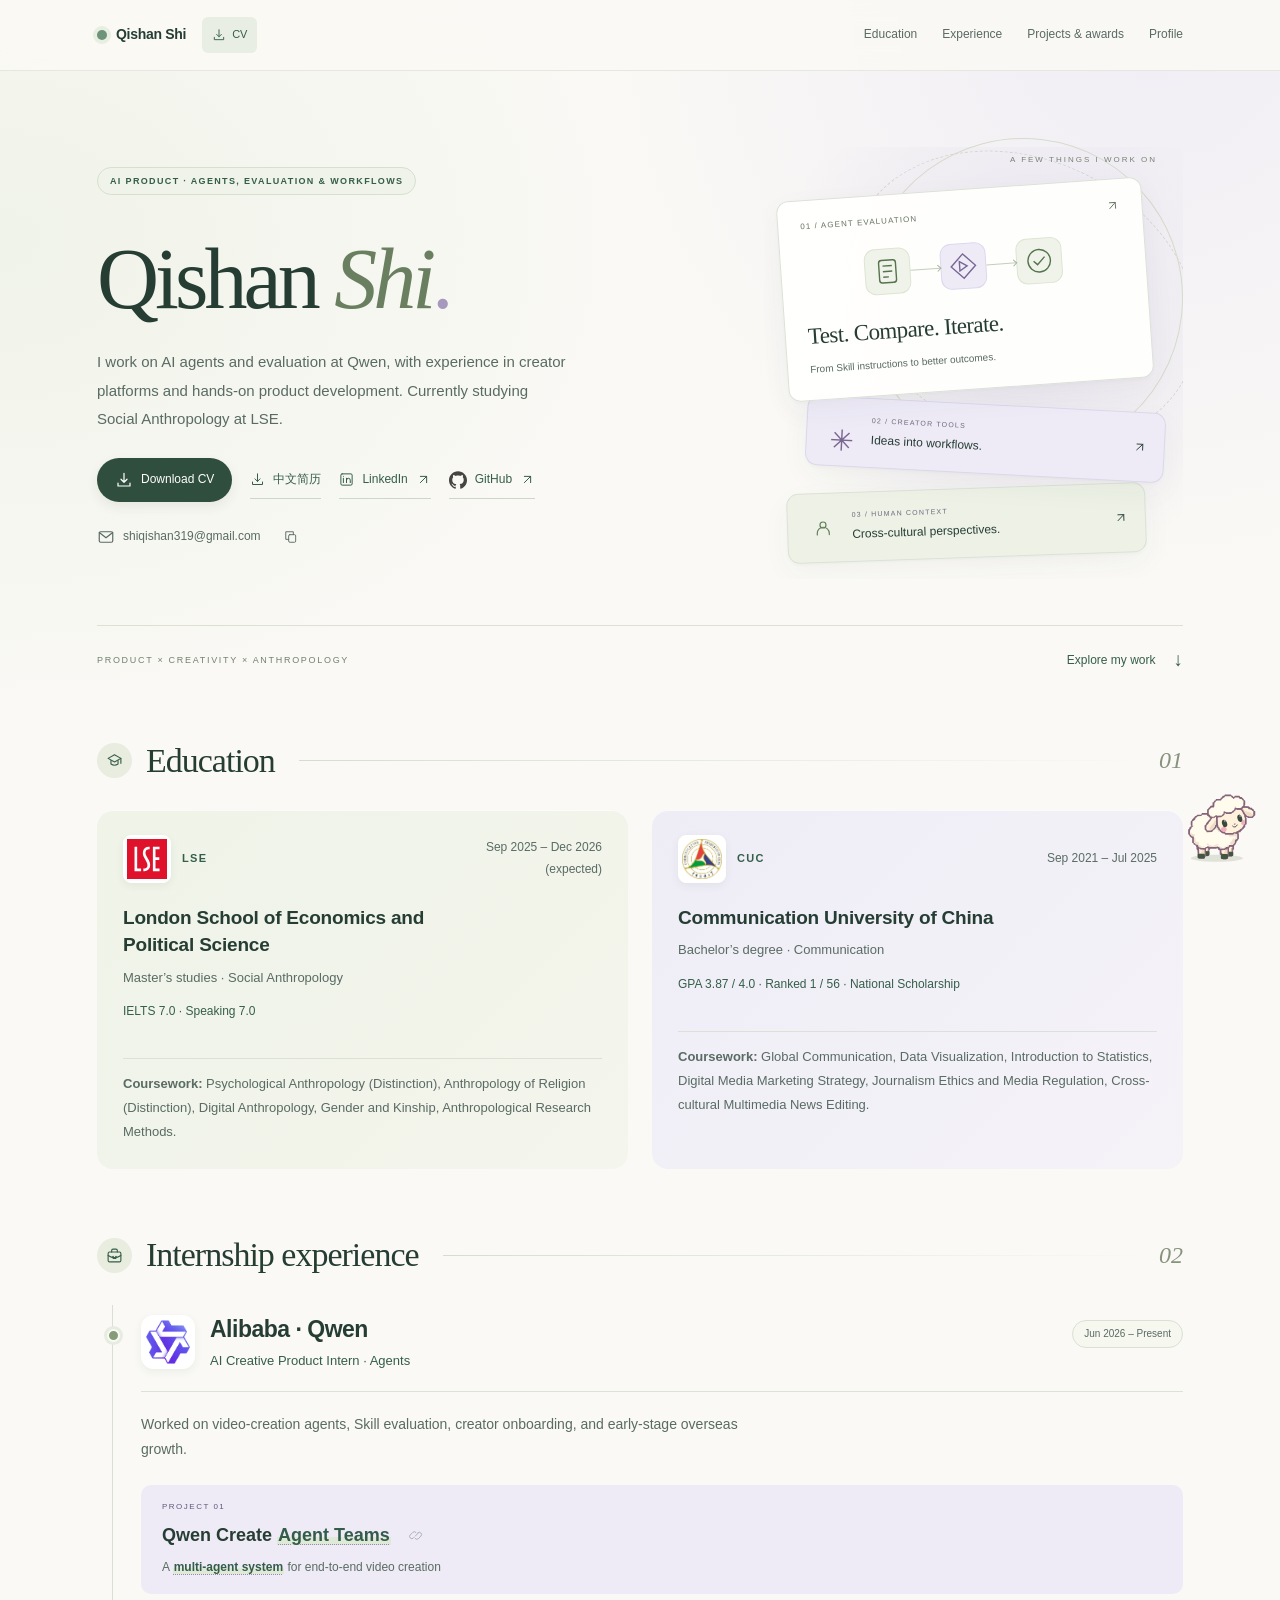
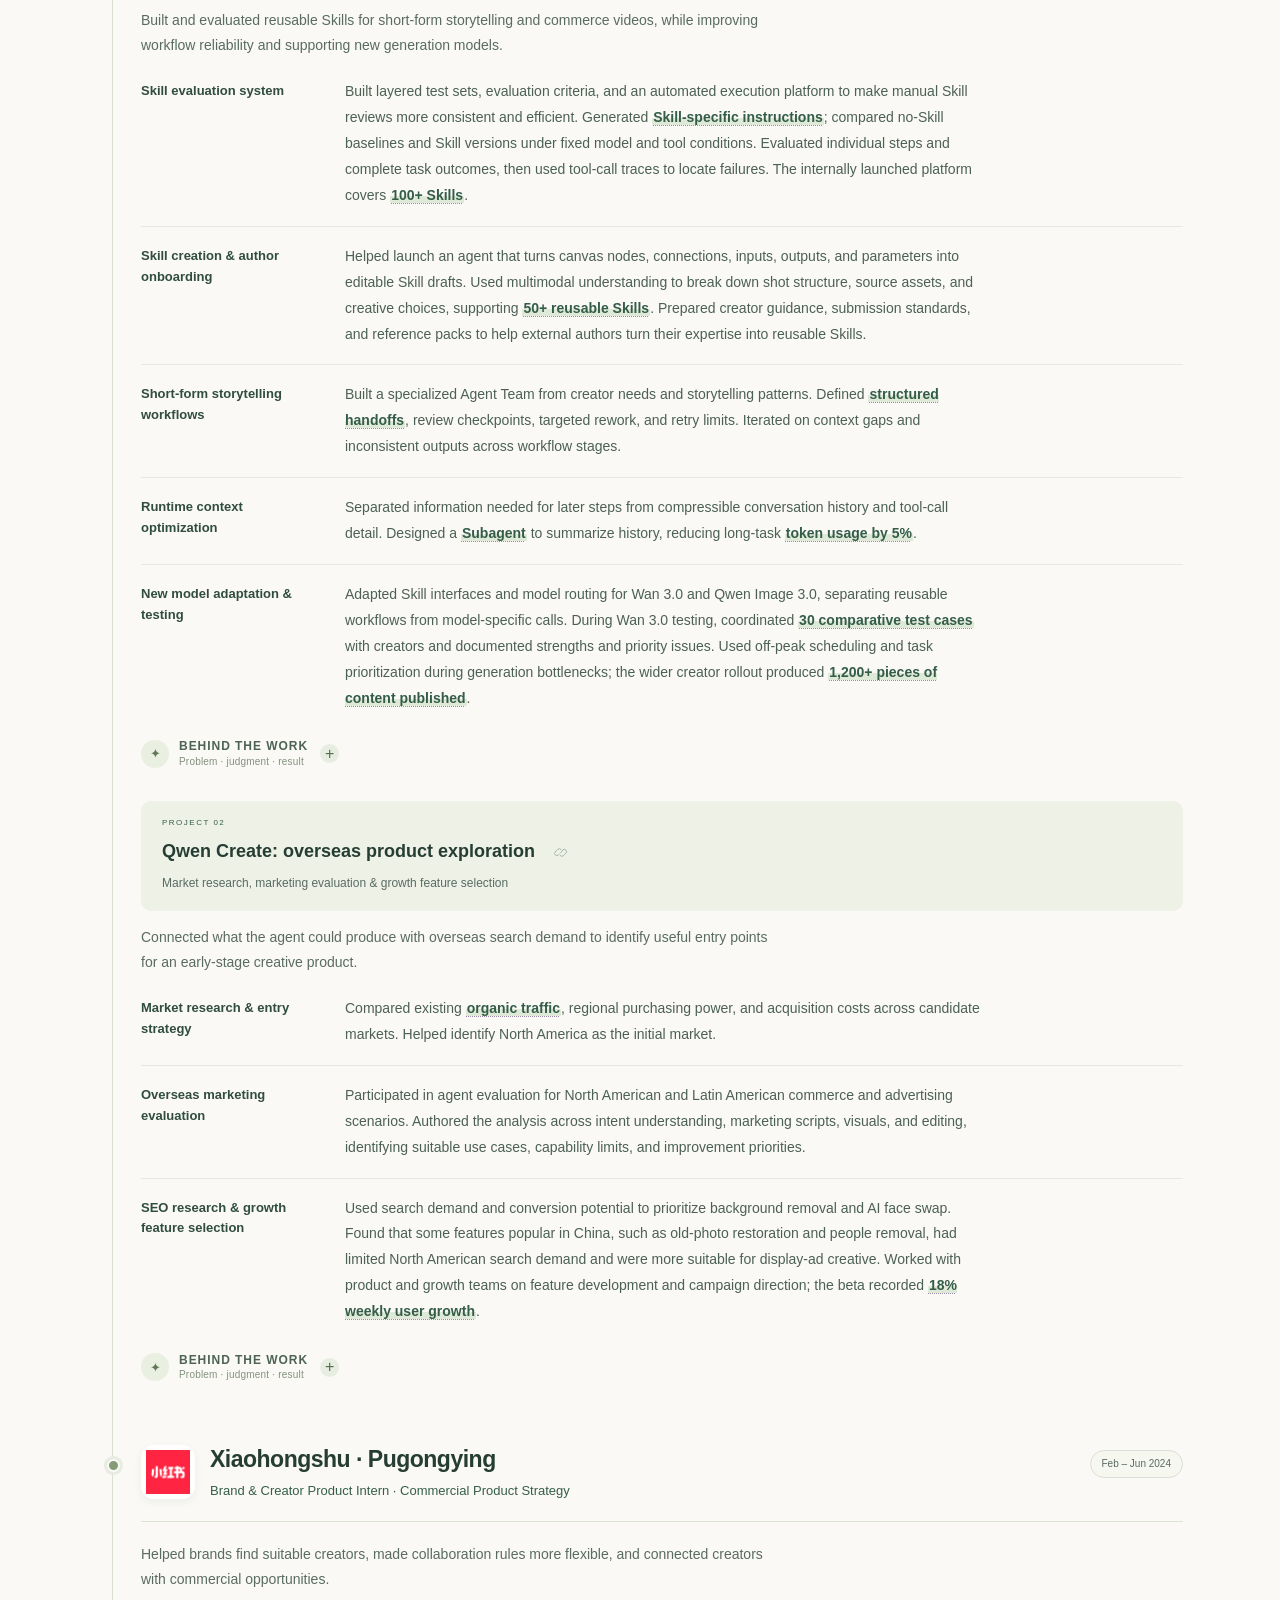
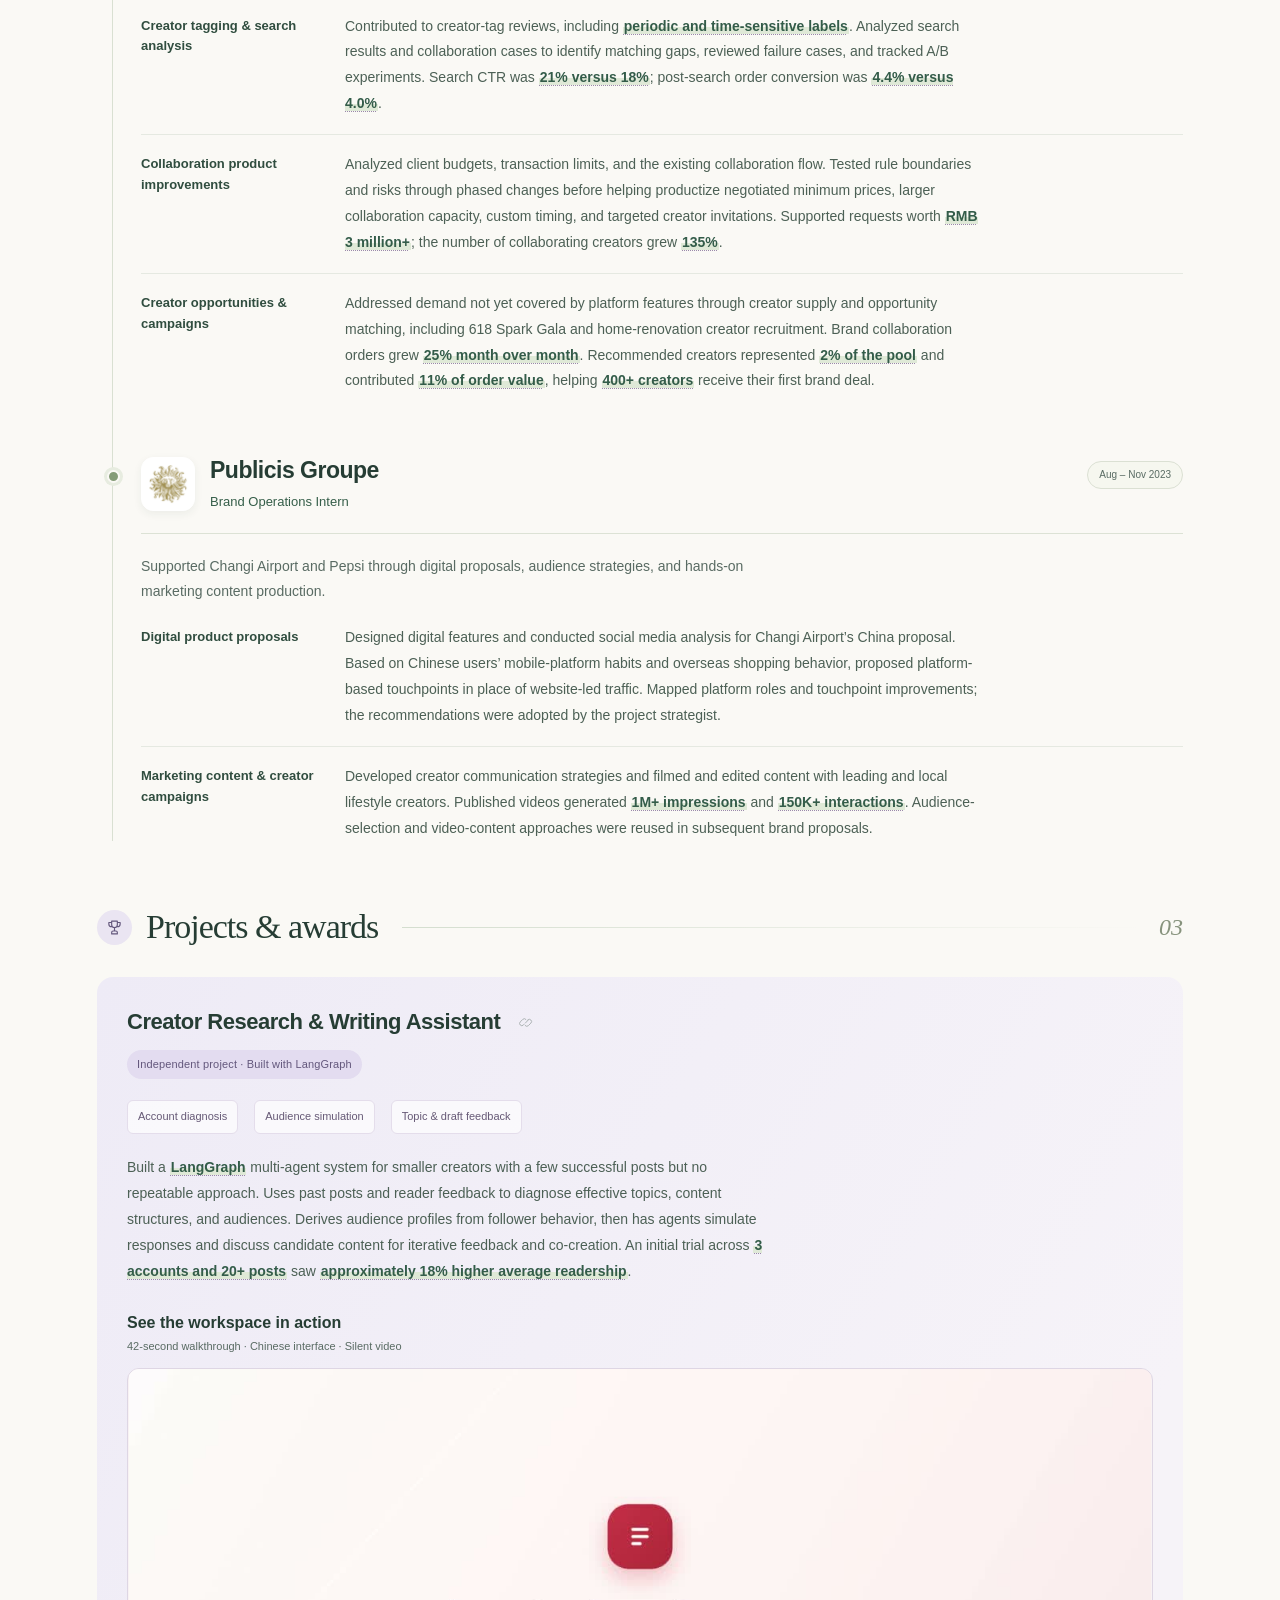
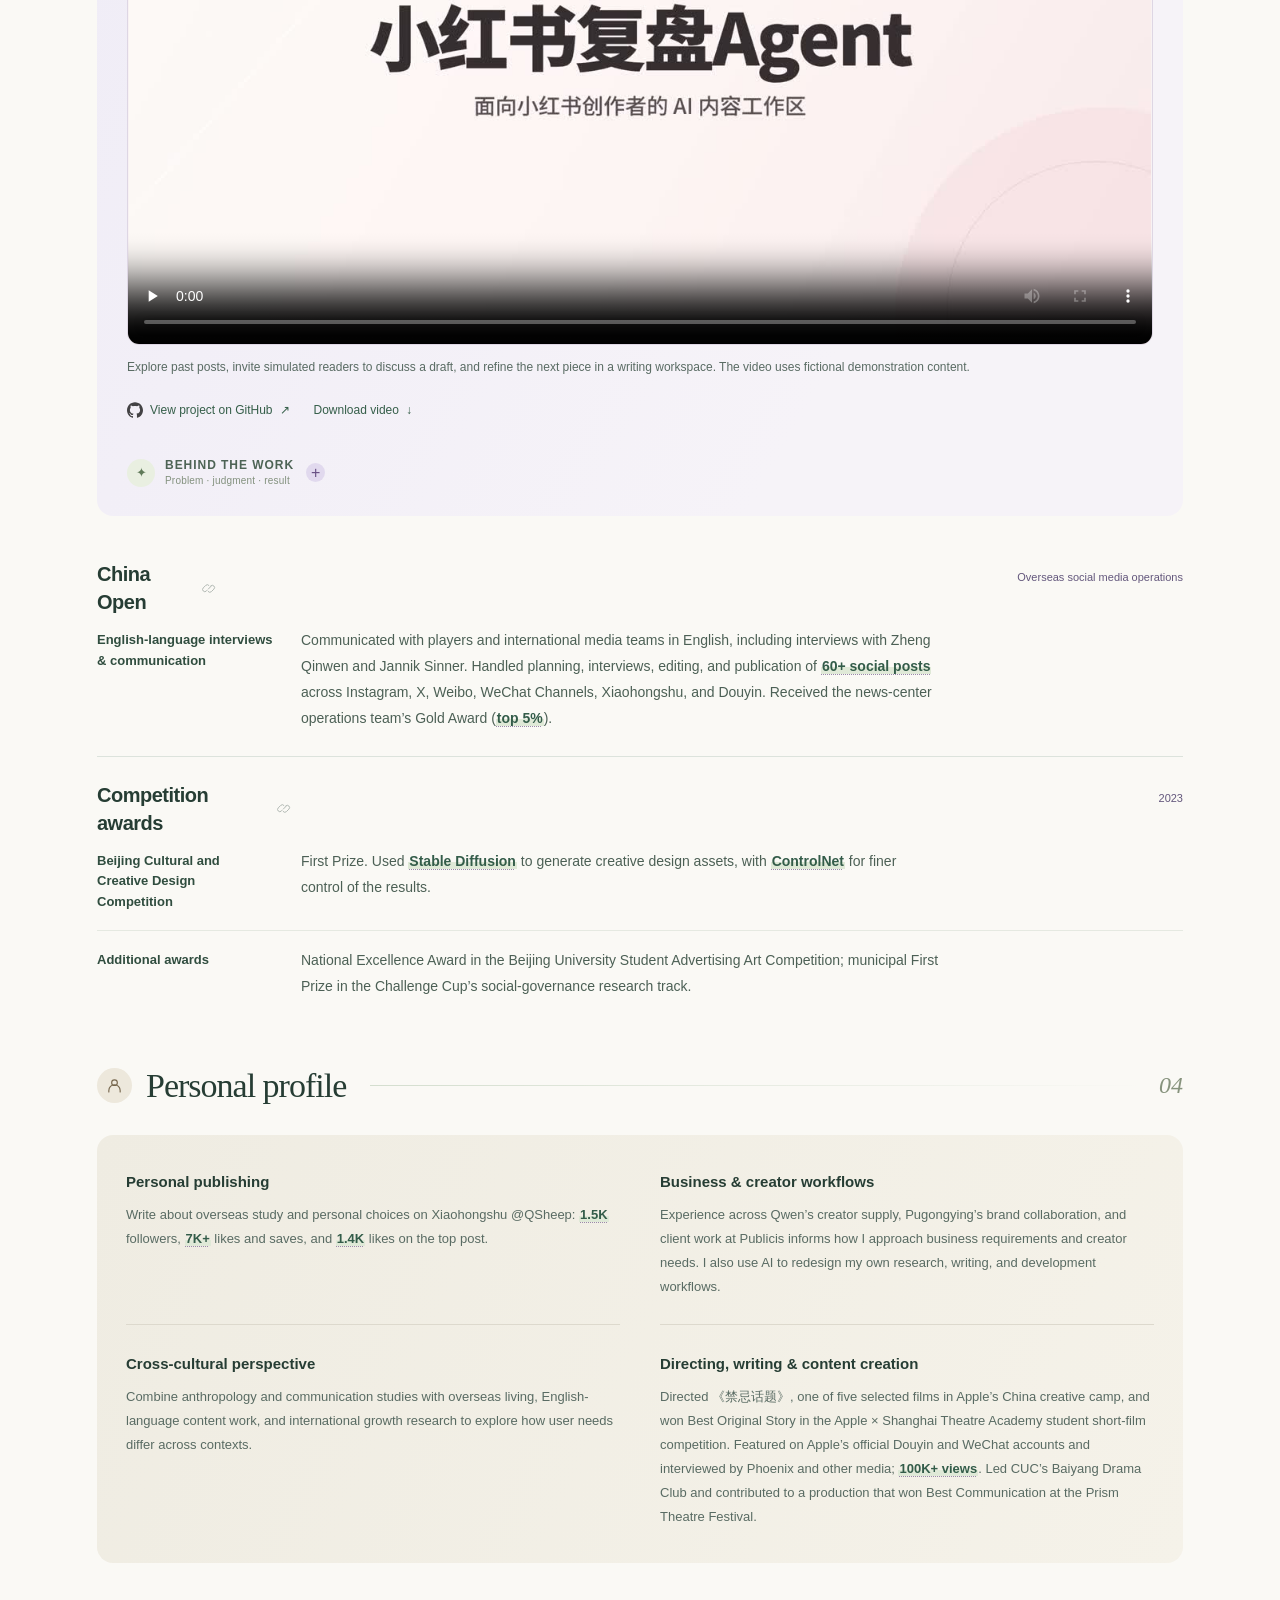
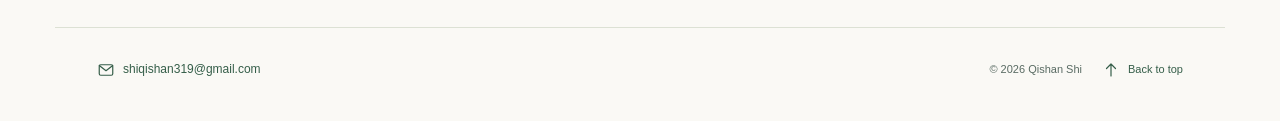
==== commit 74a65132: "Add creator assistant video showcase and project source link" ====
--- a/index.html
+++ b/index.html
@@ -1,6 +1,6 @@
 <!doctype html>
 <html lang="en"><head><meta charset="utf-8"><meta name="viewport" content="width=device-width, initial-scale=1"><title>Qishan Shi · AI Product</title>
-<meta name="description" content="Qishan Shi: AI agents and evaluation at Qwen, brand and creator workflows at Xiaohongshu, and independent product development."><meta name="theme-color" content="#faf9f6"><meta property="og:title" content="Qishan Shi · AI Product"><meta property="og:description" content="Skill evaluation, agent workflows, and independent product development."><meta property="og:type" content="website"><meta property="og:url" content="https://shiqishan319-glitch.github.io/"><link rel="icon" href="favicon.svg" type="image/svg+xml"><link rel="stylesheet" href="style.css?v=59f01c6729"><script src="script.js?v=d09903f050" defer></script><script src="bu-controller.js?v=c43ab5bc11" defer></script><script src="sheep-roam.js?v=3ab2f6f81c" defer></script><script src="sheep.js?v=6b297ec71f" defer></script><script src="content-editor.js?v=504084ef29" defer></script></head>
+<meta name="description" content="Qishan Shi: AI agents and evaluation at Qwen, brand and creator workflows at Xiaohongshu, and independent product development."><meta name="theme-color" content="#faf9f6"><meta property="og:title" content="Qishan Shi · AI Product"><meta property="og:description" content="Skill evaluation, agent workflows, and independent product development."><meta property="og:type" content="website"><meta property="og:url" content="https://shiqishan319-glitch.github.io/"><link rel="icon" href="favicon.svg" type="image/svg+xml"><link rel="stylesheet" href="style.css?v=2e2c5e4d3e"><script src="script.js?v=d09903f050" defer></script><script src="bu-controller.js?v=c43ab5bc11" defer></script><script src="sheep-roam.js?v=3ab2f6f81c" defer></script><script src="sheep.js?v=6b297ec71f" defer></script><script src="content-editor.js?v=c65bf90892" defer></script></head>
 <body><span class="sheep-dropping" aria-hidden="true" hidden><svg viewBox="0 0 28 20"><ellipse cx="14" cy="17" rx="12" ry="2" fill="#775d4520"/><ellipse cx="9" cy="13" rx="4.5" ry="3.5" fill="#92745d"/><ellipse cx="18" cy="13.5" rx="4.8" ry="3.5" fill="#80644f"/><ellipse cx="14" cy="8" rx="4.2" ry="3.7" fill="#a08369"/></svg></span><span class="meadow-grass" aria-hidden="true" hidden><svg viewBox="0 0 40 30" fill="none"><ellipse cx="20" cy="27" rx="17" ry="2" fill="#b6bd9633"/><path d="M20 27C15 22 10 17 4 17C9 22 11 26 12 27Z" fill="#899e73"/><path d="M19 27C16 15 13 10 10 7C11 17 10 23 14 27Z" fill="#708961"/><path d="M19 27C15 13 18 5 23 2C21 12 24 18 22 27Z" fill="#a5b47d"/><path d="M21 27C24 16 29 10 34 8C29 16 32 21 25 27Z" fill="#728f65"/><path d="M24 27C29 20 34 19 38 20C32 23 32 26 30 27Z" fill="#93aa75"/></svg></span><a class="skip" href="#education">Skip to content</a><div class="header-shell"><header class="site-header wrap"><div class="header-identity"><a class="brand" href="#home"><span class="brand-dot"></span>Qishan Shi</a><a class="header-cv" href="assets/Qishan-Shi-CV-English.pdf?v=b961bf7fb1" download="Qishan-Shi-CV-English.pdf" aria-label="Download CV (English PDF)" title="Download CV · English PDF" inert><svg class="icon" viewBox="0 0 24 24" fill="none" stroke="currentColor" stroke-width="1.6" stroke-linecap="round" stroke-linejoin="round" aria-hidden="true" focusable="false"><path d="M12 3v12m-4-4 4 4 4-4M4 16v4h16v-4"/></svg>CV</a></div><nav aria-label="Main navigation"><a href="#education">Education</a><a href="#experience">Experience</a><a href="#projects">Projects & awards</a><a href="#summary">Profile</a></nav></header><div class="reading-progress" aria-hidden="true"></div></div>
 <main class="wrap"><section class="hero" id="home" tabindex="-1"><div class="hero-copy"><div class="hero-kicker"><p class="eyebrow">AI Product · Agents, Evaluation &amp; Workflows</p><div class="sheep-home"><div class="sheep-companion" hidden><button type="button" class="sheep-project-prompt" hidden>About this project</button><button class="sheep-button" type="button" aria-label="Say hello to the little sheep" aria-describedby="sheep-help"><span class="sheep-bubble" aria-hidden="true"></span><svg aria-hidden="true" focusable="false" xmlns="http://www.w3.org/2000/svg" viewBox="0 0 265 265" role="img" class="bu-sheep" aria-labelledby="bu-title"><title id="bu-title">BU — clean rounded contours and soft shading</title><defs><clipPath id="part-body"><path d="M100.25,78.00L133.75,78.00Q135.00,78.00 136.18,78.41L163.21,87.73Q164.00,88.00 164.00,88.84L164.00,89.16Q164.00,90.00 164.70,90.47L166.30,91.53Q167.00,92.00 167.00,92.84L167.00,93.16Q167.00,94.00 167.70,94.47L168.96,95.31Q170.00,96.00 170.46,97.16L171.54,99.84Q172.00,101.00 172.80,101.96L181.20,112.04Q182.00,113.00 181.96,114.25L181.04,144.75Q181.00,146.00 182.23,146.21L185.77,146.79Q187.00,147.00 186.70,148.21L186.23,150.09Q186.00,151.00 186.84,151.42L187.16,151.58Q188.00,152.00 188.00,152.94L188.00,169.75Q188.00,171.00 186.81,171.40L186.19,171.60Q185.00,172.00 184.70,173.21L184.30,174.79Q184.00,176.00 182.88,176.56L181.12,177.44Q180.00,178.00 180.00,179.25L180.00,181.75Q180.00,183.00 178.96,183.69L178.04,184.31Q177.00,185.00 177.30,186.21L177.70,187.79Q178.00,189.00 176.79,189.30L175.21,189.70Q174.00,190.00 173.54,191.16L172.46,193.84Q172.00,195.00 170.75,195.00L170.25,195.00Q169.00,195.00 168.44,196.12L167.56,197.88Q167.00,199.00 165.76,198.88L158.24,198.12Q157.00,198.00 156.25,199.00L154.75,201.00Q154.00,202.00 152.75,202.00L152.25,202.00Q151.00,202.00 150.12,202.88L147.59,205.41Q147.00,206.00 147.00,206.84L147.00,207.16Q147.00,208.00 146.17,207.86L141.93,207.15Q141.00,207.00 140.58,207.84L140.42,208.16Q140.00,209.00 139.06,209.05L122.25,209.93Q121.00,210.00 119.77,209.75L117.23,209.25Q116.00,209.00 115.60,207.81L114.40,204.19Q114.00,203.00 112.75,203.00L112.19,203.00Q111.00,203.00 110.16,203.84L109.84,204.16Q109.00,205.00 107.81,205.00L82.25,205.00Q81.00,205.00 80.31,203.96L79.69,203.04Q79.00,202.00 77.81,202.40L74.19,203.60Q73.00,204.00 72.44,205.12L71.56,206.88Q71.00,208.00 69.75,207.93L53.94,207.05Q53.00,207.00 52.58,206.16L52.42,205.84Q52.00,205.00 51.06,205.00L50.19,205.00Q49.00,205.00 48.16,205.84L47.84,206.16Q47.00,207.00 45.98,206.39L43.07,204.64Q42.00,204.00 42.30,202.79L42.70,201.21Q43.00,200.00 41.88,199.44L39.75,198.38Q39.00,198.00 39.00,197.16L39.00,196.84Q39.00,196.00 38.41,195.41L34.88,191.88Q34.00,191.00 32.79,190.70L31.21,190.30Q30.00,190.00 30.00,188.75L30.00,187.25Q30.00,186.00 28.84,185.54L26.16,184.46Q25.00,184.00 25.00,182.75L25.00,168.25Q25.00,167.00 23.77,166.75L21.23,166.25Q20.00,166.00 20.00,164.75L20.00,164.25Q20.00,163.00 18.79,162.70L17.21,162.30Q16.00,162.00 15.75,160.77L15.25,158.23Q15.00,157.00 13.88,156.44L12.12,155.56Q11.00,155.00 11.00,153.75L11.00,138.25Q11.00,137.00 12.12,136.44L13.88,135.56Q15.00,135.00 15.00,133.75L15.00,133.25Q15.00,132.00 15.75,131.00L17.25,129.00Q18.00,128.00 19.21,127.70L20.79,127.30Q22.00,127.00 22.00,125.75L22.00,124.94Q22.00,124.00 21.16,123.58L20.84,123.42Q20.00,123.00 20.00,122.06L20.00,111.25Q20.00,110.00 20.88,109.12L24.12,105.88Q25.00,105.00 25.00,103.75L25.00,103.25Q25.00,102.00 26.12,101.44L27.88,100.56Q29.00,100.00 29.00,98.75L29.00,98.25Q29.00,97.00 30.19,96.60L30.81,96.40Q32.00,96.00 32.64,94.93L34.36,92.07Q35.00,91.00 36.23,90.75L38.77,90.25Q40.00,90.00 40.56,88.88L41.44,87.12Q42.00,86.00 43.25,86.00L55.75,86.00Q57.00,86.00 57.40,84.81L58.60,81.19Q59.00,80.00 60.25,80.00L80.75,80.00Q82.00,80.00 82.25,81.23L82.75,83.77Q83.00,85.00 84.25,85.00L84.75,85.00Q86.00,85.00 87.10,84.41L97.90,78.59Q99.00,78.00 100.25,78.00Z"/></clipPath><clipPath id="part-face"><path d="M152.25,55.00L157.75,55.00Q159.00,55.00 160.17,55.44L165.83,57.56Q167.00,58.00 168.25,58.00L170.75,58.00Q172.00,58.00 173.21,58.30L183.09,60.77Q184.00,61.00 184.42,61.84L184.58,62.16Q185.00,63.00 185.94,63.00L198.75,63.00Q200.00,63.00 200.00,64.25L200.00,66.75Q200.00,68.00 201.00,68.75L203.00,70.25Q204.00,71.00 204.18,72.24L204.82,76.76Q205.00,78.00 206.12,78.56L207.88,79.44Q209.00,80.00 209.00,81.25L209.00,82.75Q209.00,84.00 210.12,84.56L211.88,85.44Q213.00,86.00 213.00,87.25L213.00,87.81Q213.00,89.00 213.84,89.84L214.41,90.41Q215.00,91.00 215.00,91.84L215.00,92.16Q215.00,93.00 214.30,93.47L213.04,94.31Q212.00,95.00 212.88,95.88L214.12,97.12Q215.00,98.00 215.00,99.25L215.00,118.75Q215.00,120.00 213.84,120.46L211.16,121.54Q210.00,122.00 210.00,123.25L210.00,128.75Q210.00,130.00 208.84,130.46L206.16,131.54Q205.00,132.00 205.00,133.25L205.00,134.75Q205.00,136.00 203.79,136.30L202.21,136.70Q201.00,137.00 200.36,138.07L198.64,140.93Q198.00,142.00 196.75,142.00L196.25,142.00Q195.00,142.00 195.00,143.25L195.00,143.81Q195.00,145.00 194.16,145.84L193.84,146.16Q193.00,147.00 191.81,147.00L188.25,147.00Q187.00,147.00 186.44,148.12L184.56,151.88Q184.00,153.00 182.75,152.90L172.25,152.10Q171.00,152.00 170.25,153.00L168.75,155.00Q168.00,156.00 166.75,156.00L141.25,156.00Q140.00,156.00 139.44,154.88L138.56,153.12Q138.00,152.00 136.75,152.00L132.25,152.00Q131.00,152.00 130.31,150.96L129.69,150.04Q129.00,149.00 127.75,149.00L127.25,149.00Q126.00,149.00 125.60,147.81L125.40,147.19Q125.00,146.00 123.75,146.00L123.25,146.00Q122.00,146.00 121.70,144.79L121.30,143.21Q121.00,142.00 119.84,141.54L117.16,140.46Q116.00,140.00 116.00,138.75L116.00,137.25Q116.00,136.00 115.20,135.04L111.80,130.96Q111.00,130.00 111.00,128.75L111.00,127.94Q111.00,127.00 110.16,126.58L109.84,126.42Q109.00,126.00 108.97,125.06L108.03,91.25Q108.00,90.00 109.23,89.75L111.77,89.25Q113.00,89.00 113.18,87.76L113.82,83.24Q114.00,82.00 115.04,81.31L116.30,80.47Q117.00,80.00 117.00,79.16L117.00,78.84Q117.00,78.00 117.59,77.41L121.12,73.88Q122.00,73.00 122.64,71.93L127.36,64.07Q128.00,63.00 129.21,62.70L138.79,60.30Q140.00,60.00 141.14,59.48L149.86,55.52Q151.00,55.00 152.25,55.00Z"/></clipPath><clipPath id="part-tuft"><path d="M139.25,16.00L159.75,16.00Q161.00,16.00 161.56,17.12L162.44,18.88Q163.00,20.00 164.23,20.25L166.77,20.75Q168.00,21.00 168.00,22.25L168.00,22.75Q168.00,24.00 169.25,24.00L170.75,24.00Q172.00,24.00 172.30,22.79L172.70,21.21Q173.00,20.00 174.25,20.00L188.75,20.00Q190.00,20.00 190.56,21.12L191.44,22.88Q192.00,24.00 193.24,24.18L197.76,24.82Q199.00,25.00 199.40,26.19L199.60,26.81Q200.00,28.00 201.07,28.64L203.93,30.36Q205.00,31.00 205.00,32.25L205.00,32.75Q205.00,34.00 206.07,34.64L208.93,36.36Q210.00,37.00 210.00,38.25L210.00,50.81Q210.00,52.00 209.16,52.84L208.84,53.16Q208.00,54.00 208.17,55.18L208.82,59.76Q209.00,61.00 207.76,61.18L203.24,61.82Q202.00,62.00 201.38,63.09L198.62,67.91Q198.00,69.00 196.75,69.00L181.94,69.00Q181.00,69.00 180.58,68.16L180.42,67.84Q180.00,67.00 179.06,67.00L178.25,67.00Q177.00,67.00 176.75,68.23L176.25,70.77Q176.00,72.00 174.81,72.40L174.19,72.60Q173.00,73.00 172.31,74.04L169.69,77.96Q169.00,79.00 167.75,79.00L165.25,79.00Q164.00,79.00 163.60,80.19L163.40,80.81Q163.00,82.00 161.96,82.69L161.04,83.31Q160.00,84.00 158.75,84.00L144.25,84.00Q143.00,84.00 142.25,83.00L140.71,80.95Q140.00,80.00 139.16,80.84L138.84,81.16Q138.00,82.00 138.00,83.19L138.00,84.75Q138.00,86.00 137.00,86.75L127.00,94.25Q126.00,95.00 124.75,95.00L115.25,95.00Q114.00,95.00 112.88,95.56L111.12,96.44Q110.00,97.00 109.25,96.00L107.75,94.00Q107.00,93.00 106.12,93.88L103.88,96.12Q103.00,97.00 101.76,96.84L96.24,96.16Q95.00,96.00 94.31,97.04L93.69,97.96Q93.00,99.00 91.75,99.00L90.25,99.00Q89.00,99.00 88.31,97.96L87.69,97.04Q87.00,96.00 85.75,96.00L85.25,96.00Q84.00,96.00 83.70,94.79L83.30,93.21Q83.00,92.00 81.79,91.70L80.21,91.30Q79.00,91.00 78.44,89.88L77.56,88.12Q77.00,87.00 77.00,85.75L77.00,68.25Q77.00,67.00 78.21,66.70L79.79,66.30Q81.00,66.00 81.30,64.79L81.70,63.21Q82.00,62.00 83.19,61.60L83.81,61.40Q85.00,61.00 85.69,59.96L88.31,56.04Q89.00,55.00 90.24,54.82L94.76,54.18Q96.00,54.00 96.00,52.75L96.00,44.25Q96.00,43.00 97.21,42.70L98.79,42.30Q100.00,42.00 100.46,40.84L101.54,38.16Q102.00,37.00 103.25,37.00L104.75,37.00Q106.00,37.00 106.40,35.81L107.60,32.19Q108.00,31.00 109.25,31.00L122.75,31.00Q124.00,31.00 124.00,29.75L124.00,28.25Q124.00,27.00 125.23,26.75L127.77,26.25Q129.00,26.00 129.40,24.81L130.60,21.19Q131.00,20.00 132.25,20.00L135.75,20.00Q137.00,20.00 137.30,18.79L137.70,17.21Q138.00,16.00 139.25,16.00Z"/></clipPath><clipPath id="part-ear-l"><path d="M106.24,78.18L117.76,79.82Q119.00,80.00 119.61,81.09L123.39,87.91Q124.00,89.00 124.00,90.25L124.00,92.75Q124.00,94.00 122.96,94.69L121.70,95.53Q121.00,96.00 121.00,96.84L121.00,97.16Q121.00,98.00 120.45,98.64L115.81,104.05Q115.00,105.00 114.94,106.25L114.06,125.75Q114.00,127.00 112.75,127.00L110.25,127.00Q109.00,127.00 109.00,128.25L109.00,130.75Q109.00,132.00 108.00,132.75L106.00,134.25Q105.00,135.00 104.60,136.19L104.40,136.81Q104.00,138.00 102.75,138.00L102.25,138.00Q101.00,138.00 100.25,139.00L95.75,145.00Q95.00,146.00 93.75,146.06L76.25,146.94Q75.00,147.00 74.75,145.77L74.25,143.23Q74.00,142.00 72.84,141.54L70.16,140.46Q69.00,140.00 68.92,138.75L68.08,125.25Q68.00,124.00 68.98,123.22L72.02,120.78Q73.00,120.00 73.00,118.75L73.00,118.25Q73.00,117.00 74.04,116.31L74.96,115.69Q76.00,115.00 76.00,113.75L76.00,113.25Q76.00,112.00 77.19,111.60L77.81,111.40Q79.00,111.00 79.30,109.79L79.80,107.81Q80.00,107.00 80.84,107.00L81.16,107.00Q82.00,107.00 82.38,106.25L83.44,104.12Q84.00,103.00 85.12,102.44L86.88,101.56Q88.00,101.00 88.00,99.75L88.00,92.94Q88.00,92.00 88.84,91.58L89.16,91.42Q90.00,91.00 90.89,91.30L94.81,92.60Q96.00,93.00 96.00,91.75L96.00,87.25Q96.00,86.00 96.93,85.17L104.07,78.83Q105.00,78.00 106.24,78.18Z"/></clipPath><clipPath id="part-ear-r"><path d="M203.25,56.06L220.75,56.94Q222.00,57.00 222.96,57.80L227.04,61.20Q228.00,62.00 229.25,62.00L232.75,62.00Q234.00,62.00 234.30,63.21L234.70,64.79Q235.00,66.00 236.16,66.46L238.84,67.54Q240.00,68.00 240.00,69.25L240.00,70.75Q240.00,72.00 241.16,72.46L243.84,73.54Q245.00,74.00 245.00,75.25L245.00,86.75Q245.00,88.00 244.00,88.75L242.00,90.25Q241.00,91.00 240.60,92.19L240.40,92.81Q240.00,94.00 238.81,94.40L238.19,94.60Q237.00,95.00 236.60,96.19L236.40,96.81Q236.00,98.00 234.75,98.00L220.25,98.00Q219.00,98.00 218.44,96.88L217.56,95.12Q217.00,94.00 215.76,94.16L210.24,94.84Q209.00,95.00 208.25,94.00L206.75,92.00Q206.00,91.00 206.00,89.75L206.00,87.25Q206.00,86.00 205.00,85.25L203.00,83.75Q202.00,83.00 201.60,81.81L201.40,81.19Q201.00,80.00 199.75,80.00L195.25,80.00Q194.00,80.00 193.01,79.23L185.99,73.77Q185.00,73.00 184.75,71.77L183.25,64.23Q183.00,63.00 184.02,62.27L188.98,58.73Q190.00,58.00 191.24,58.16L196.76,58.84Q198.00,59.00 199.00,58.25L201.00,56.75Q202.00,56.00 203.25,56.06Z"/></clipPath><clipPath id="part-leg-bl"><path d="M45.25,174.00L67.75,174.00Q69.00,174.00 69.78,174.98L72.22,178.02Q73.00,179.00 73.00,180.25L73.00,228.75Q73.00,230.00 72.36,231.07L67.64,238.93Q67.00,240.00 65.75,240.00L51.25,240.00Q50.00,240.00 49.70,238.79L49.30,237.21Q49.00,236.00 47.88,235.44L46.12,234.56Q45.00,234.00 44.90,232.75L43.10,210.25Q43.00,209.00 41.96,208.31L41.04,207.69Q40.00,207.00 40.00,205.75L40.00,180.25Q40.00,179.00 40.78,178.02L43.22,174.98Q44.00,174.00 45.25,174.00Z"/></clipPath><clipPath id="part-leg-br"><path d="M73.25,174.00L82.75,174.00Q84.00,174.00 84.78,174.98L87.22,178.02Q88.00,179.00 88.00,180.25L88.00,205.75Q88.00,207.00 86.96,207.69L86.04,208.31Q85.00,209.00 85.00,210.25L85.00,224.75Q85.00,226.00 83.79,226.30L82.21,226.70Q81.00,227.00 80.44,228.12L79.56,229.88Q79.00,231.00 77.75,231.00L75.25,231.00Q74.00,231.00 73.70,229.79L73.30,228.21Q73.00,227.00 71.84,226.54L69.16,225.46Q68.00,225.00 68.00,223.75L68.00,180.25Q68.00,179.00 68.78,178.02L71.22,174.98Q72.00,174.00 73.25,174.00Z"/></clipPath><clipPath id="part-leg-fl"><path d="M124.25,174.00L147.75,174.00Q149.00,174.00 149.78,174.98L152.22,178.02Q153.00,179.00 153.00,180.25L153.00,231.06Q153.00,232.00 152.16,232.42L151.84,232.58Q151.00,233.00 150.77,233.91L150.30,235.79Q150.00,237.00 148.79,237.30L147.21,237.70Q146.00,238.00 145.70,239.21L145.30,240.79Q145.00,242.00 143.75,242.00L132.25,242.00Q131.00,242.00 130.60,240.81L130.40,240.19Q130.00,239.00 128.88,238.44L127.12,237.56Q126.00,237.00 126.00,235.75L126.00,228.25Q126.00,227.00 124.84,226.54L122.16,225.46Q121.00,225.00 121.00,223.75L121.00,211.19Q121.00,210.00 120.16,209.16L119.84,208.84Q119.00,208.00 119.00,206.81L119.00,180.25Q119.00,179.00 119.78,178.02L122.22,174.98Q123.00,174.00 124.25,174.00Z"/></clipPath><clipPath id="part-leg-fr"><path d="M153.25,174.00L165.75,174.00Q167.00,174.00 167.78,174.98L170.22,178.02Q171.00,179.00 171.00,180.25L171.00,205.75Q171.00,207.00 169.96,207.69L169.04,208.31Q168.00,209.00 168.00,210.25L168.00,227.75Q168.00,229.00 166.88,229.56L163.12,231.44Q162.00,232.00 160.75,232.00L154.25,232.00Q153.00,232.00 152.31,230.96L151.69,230.04Q151.00,229.00 149.81,228.60L149.19,228.40Q148.00,228.00 148.00,226.75L148.00,180.25Q148.00,179.00 148.78,178.02L151.22,174.98Q152.00,174.00 153.25,174.00Z"/></clipPath><filter id="bu-soft-shade" x="-15%" y="-15%" width="130%" height="130%" color-interpolation-filters="sRGB"><feGaussianBlur stdDeviation="0.65"/></filter><clipPath id="bu-eye-l"><ellipse class="bu-aperture-left" cx="138" cy="116.7" rx="11.7" ry="15.7"/></clipPath><clipPath id="bu-eye-r"><ellipse class="bu-aperture-right" cx="191.1" cy="98.7" rx="11" ry="15.6"/></clipPath></defs><style>
   .bu-sheep{--lift:0px;--squash:1;--stretch:1;--tilt:0deg;--head-y:0px;--head-x:0px;--ear-l:0deg;--ear-r:0deg;--leg-fl:0deg;--leg-fr:0deg;--leg-bl:0deg;--leg-br:0deg;--tuck:0px;--lid:0;--closed:0;--happy:0;--mouth:0;--smile:1;--mouth-y:1;--cheek:0;--grass:0;--grass-x:0px;--grass-r:0deg;--sleep:0;--heart:0;--shadow:1;--gaze-x:0px;--gaze-y:0px;--look-tilt:0deg}
@@ -42,6 +42,6 @@
 </div><div class="hero-footnote"><span>PRODUCT × CREATIVITY × ANTHROPOLOGY</span><a href="#experience">Explore my work <span aria-hidden="true">↓</span></a></div></section>
 <section class="resume-section" id="education" tabindex="-1"><div class="section-heading"><span class="section-number"><svg class="icon" viewBox="0 0 24 24" fill="none" stroke="currentColor" stroke-width="1.6" stroke-linecap="round" stroke-linejoin="round" aria-hidden="true" focusable="false"><path d="m3 9 9-5 9 5-9 5-9-5Z"/><path d="M7 12v5c3 2 7 2 10 0v-5M21 9v7"/></svg></span><h2>Education</h2><span class="heading-line"></span><span class="section-index" aria-hidden="true">01</span></div><div class="education-grid"><article class="education-card"><div class="school-top"><div class="school-identity"><span class="organization-logo"><img src="assets/logos/lse.svg" alt="" width="44" height="44" decoding="async"></span><span class="school-label">LSE</span></div><span class="date">Sep 2025 – Dec 2026 (expected)</span></div><h3>London School of Economics and Political Science</h3><p class="degree">Master’s studies · Social Anthropology</p><p class="distinction">IELTS 7.0 · Speaking 7.0</p><p class="courses"><strong>Coursework:</strong> Psychological Anthropology (Distinction), Anthropology of Religion (Distinction), Digital Anthropology, Gender and Kinship, Anthropological Research Methods.</p></article><article class="education-card"><div class="school-top"><div class="school-identity"><span class="organization-logo"><img src="assets/logos/cuc.jpg" alt="" width="44" height="44" decoding="async"></span><span class="school-label">CUC</span></div><span class="date">Sep 2021 – Jul 2025</span></div><h3>Communication University of China</h3><p class="degree">Bachelor’s degree · Communication</p><p class="distinction">GPA 3.87 / 4.0 · Ranked 1 / 56 · National Scholarship</p><p class="courses"><strong>Coursework:</strong> Global Communication, Data Visualization, Introduction to Statistics, Digital Media Marketing Strategy, Journalism Ethics and Media Regulation, Cross-cultural Multimedia News Editing.</p></article></div></section>
 <section class="resume-section" id="experience" tabindex="-1"><div class="section-heading"><span class="section-number"><svg class="icon" viewBox="0 0 24 24" fill="none" stroke="currentColor" stroke-width="1.6" stroke-linecap="round" stroke-linejoin="round" aria-hidden="true" focusable="false"><rect x="3" y="7" width="18" height="14" rx="2"/><path d="M8 7V5a2 2 0 0 1 2-2h4a2 2 0 0 1 2 2v2M3 12c6 4 12 4 18 0M10 13v3h4v-3"/></svg></span><h2>Internship experience</h2><span class="heading-line"></span><span class="section-index" aria-hidden="true">02</span></div><div class="experience-list"><article class="experience-entry" id="qwen-experience"><header class="entry-header"><div class="organization"><span class="organization-logo"><img src="assets/logos/qwen.png" alt="" width="44" height="44" decoding="async"></span><div class="organization-copy"><h3>Alibaba · Qwen</h3><p class="entry-role">AI Creative Product Intern · Agents</p></div></div><span class="date">Jun 2026 – Present</span></header><p class="intro">Worked on video-creation agents, Skill evaluation, creator onboarding, and early-stage overseas growth.</p><section class="work-project" id="agent-teams" tabindex="-1"><div class="project-heading"><span class="project-number">PROJECT 01</span><div class="project-title-row"><h4>Qwen Create <span class="term-tip" tabindex="0" aria-describedby="tip-1"><span class="evidence">Agent Teams</span><span class="tooltip-pop" id="tip-1" role="tooltip">A group of coordinated AI agents working across the steps of video creation.</span></span></h4><a class="permalink" href="#agent-teams" aria-label="Link to Qwen Create Agent Teams" title="Link to this project"><svg class="icon" viewBox="0 0 24 24" fill="none" stroke="currentColor" stroke-width="1.6" stroke-linecap="round" stroke-linejoin="round" aria-hidden="true" focusable="false"><path d="m10 13 4-4m-6 6-1 1a3.5 3.5 0 0 1-5-5l4-4a3.5 3.5 0 0 1 5 0m2 2 1-1a3.5 3.5 0 0 1 5 5l-4 4a3.5 3.5 0 0 1-5 0"/></svg></a></div><p>A <span class="term-tip" tabindex="0" aria-describedby="tip-2"><span class="evidence">multi-agent system</span><span class="tooltip-pop" id="tip-2" role="tooltip">A system where multiple specialized AI agents coordinate to complete a larger task.</span></span> for end-to-end video creation</p></div><p class="intro">Built and evaluated reusable Skills for short-form storytelling and commerce videos, while improving workflow reliability and supporting new generation models.</p><ul class="bullet-list"><li class="has-label"><strong class="bullet-label">Skill evaluation system</strong><p>Built layered test sets, evaluation criteria, and an automated execution platform to make manual Skill reviews more consistent and efficient. Generated <span class="term-tip" tabindex="0" aria-describedby="tip-3"><span class="evidence">Skill-specific instructions</span><span class="tooltip-pop" id="tip-3" role="tooltip">Test tasks are tailored to each Skill’s intended capability and use case, including short-form drama and commerce content.</span></span>; compared no-Skill baselines and Skill versions under fixed model and tool conditions. Evaluated individual steps and complete task outcomes, then used tool-call traces to locate failures. The internally launched platform covers <span class="term-tip" tabindex="0" aria-describedby="tip-4"><span class="evidence">100+ Skills</span><span class="tooltip-pop" id="tip-4" role="tooltip">Evaluation coverage: more than 100 Skills and their versions. This is separate from the number supplied through the creation workflow.</span></span>.</p></li><li class="has-label"><strong class="bullet-label">Skill creation &amp; author onboarding</strong><p>Helped launch an agent that turns canvas nodes, connections, inputs, outputs, and parameters into editable Skill drafts. Used multimodal understanding to break down shot structure, source assets, and creative choices, supporting <span class="term-tip" tabindex="0" aria-describedby="tip-5"><span class="evidence">50+ reusable Skills</span><span class="tooltip-pop" id="tip-5" role="tooltip">Reusable Skills supplied through the creation work, distinct from evaluation coverage.</span></span>. Prepared creator guidance, submission standards, and reference packs to help external authors turn their expertise into reusable Skills.</p></li><li class="has-label"><strong class="bullet-label">Short-form storytelling workflows</strong><p>Built a specialized Agent Team from creator needs and storytelling patterns. Defined <span class="term-tip" tabindex="0" aria-describedby="tip-6"><span class="evidence">structured handoffs</span><span class="tooltip-pop" id="tip-6" role="tooltip">Explicit intermediate outputs passed between agents, so the next stage receives the information it needs.</span></span>, review checkpoints, targeted rework, and retry limits. Iterated on context gaps and inconsistent outputs across workflow stages.</p></li><li class="has-label"><strong class="bullet-label">Runtime context optimization</strong><p>Separated information needed for later steps from compressible conversation history and tool-call detail. Designed a <span class="term-tip" tabindex="0" aria-describedby="tip-7"><span class="evidence">Subagent</span><span class="tooltip-pop" id="tip-7" role="tooltip">A helper agent assigned a focused task; here, extracting useful information from conversation history.</span></span> to summarize history, reducing long-task <span class="term-tip" tabindex="0" aria-describedby="tip-8"><span class="evidence">token usage by 5%</span><span class="tooltip-pop" id="tip-8" role="tooltip">Reduction in total token usage for the long tasks evaluated after context optimization.</span></span>.</p></li><li class="has-label"><strong class="bullet-label">New model adaptation &amp; testing</strong><p>Adapted Skill interfaces and model routing for Wan 3.0 and Qwen Image 3.0, separating reusable workflows from model-specific calls. During Wan 3.0 testing, coordinated <span class="term-tip" tabindex="0" aria-describedby="tip-9"><span class="evidence">30 comparative test cases</span><span class="tooltip-pop" id="tip-9" role="tooltip">Side-by-side generation cases reviewed with creators during the model’s internal testing.</span></span> with creators and documented strengths and priority issues. Used off-peak scheduling and task prioritization during generation bottlenecks; the wider creator rollout produced <span class="term-tip" tabindex="0" aria-describedby="tip-10"><span class="evidence">1,200+ pieces of content published</span><span class="tooltip-pop" id="tip-10" role="tooltip">Total content published by participating creators across platforms during the coordinated rollout.</span></span>.</p></li></ul><details class="project-details behind-work"><summary><span class="notebook-summary-mark" aria-hidden="true">✦</span><span class="notebook-summary-copy"><b>Behind the work</b><small>Problem · judgment · result</small></span><span class="expand-icon" aria-hidden="true">+</span></summary><div class="notebook-fold"><div class="notebook-trail" aria-label="Project reasoning flow"><span class="notebook-trail-item"><b>01</b>Define the task</span><span class="notebook-trail-item"><b>02</b>Compare outputs</span><span class="notebook-trail-item"><b>03</b>Trace the failure</span></div><div class="notebook-stages"><article class="notebook-stage"><span class="notebook-stage-number">01</span><h5>The problem</h5><p>Manual reviews varied in criteria and took time. Different Skills also needed different test tasks: one generic instruction could not represent every creative use case.</p></article><article class="notebook-stage"><span class="notebook-stage-number">02</span><h5>The judgment</h5><p>Tailor instructions and criteria to the Skill, then fix model and tool conditions within each comparison. Review both individual outputs and the completed task; inspect tool-call traces when results fall short.</p></article><article class="notebook-stage"><span class="notebook-stage-number">03</span><h5>The result</h5><p>An internal platform covers 100+ Skills and their versions. Separately, the creation workflow supports 50+ reusable Skills, with guidance and submission standards for external authors.</p></article></div></div></details></section><section class="work-project" id="overseas-product" tabindex="-1"><div class="project-heading"><span class="project-number">PROJECT 02</span><div class="project-title-row"><h4>Qwen Create: overseas product exploration</h4><a class="permalink" href="#overseas-product" aria-label="Link to Qwen Create: overseas product exploration" title="Link to this project"><svg class="icon" viewBox="0 0 24 24" fill="none" stroke="currentColor" stroke-width="1.6" stroke-linecap="round" stroke-linejoin="round" aria-hidden="true" focusable="false"><path d="m10 13 4-4m-6 6-1 1a3.5 3.5 0 0 1-5-5l4-4a3.5 3.5 0 0 1 5 0m2 2 1-1a3.5 3.5 0 0 1 5 5l-4 4a3.5 3.5 0 0 1-5 0"/></svg></a></div><p>Market research, marketing evaluation &amp; growth feature selection</p></div><p class="intro">Connected what the agent could produce with overseas search demand to identify useful entry points for an early-stage creative product.</p><ul class="bullet-list"><li class="has-label"><strong class="bullet-label">Market research &amp; entry strategy</strong><p>Compared existing <span class="term-tip" tabindex="0" aria-describedby="tip-11"><span class="evidence">organic traffic</span><span class="tooltip-pop" id="tip-11" role="tooltip">Visits from unpaid search results.</span></span>, regional purchasing power, and acquisition costs across candidate markets. Helped identify North America as the initial market.</p></li><li class="has-label"><strong class="bullet-label">Overseas marketing evaluation</strong><p>Participated in agent evaluation for North American and Latin American commerce and advertising scenarios. Authored the analysis across intent understanding, marketing scripts, visuals, and editing, identifying suitable use cases, capability limits, and improvement priorities.</p></li><li class="has-label"><strong class="bullet-label">SEO research &amp; growth feature selection</strong><p>Used search demand and conversion potential to prioritize background removal and AI face swap. Found that some features popular in China, such as old-photo restoration and people removal, had limited North American search demand and were more suitable for display-ad creative. Worked with product and growth teams on feature development and campaign direction; the beta recorded <span class="term-tip" tabindex="0" aria-describedby="tip-12"><span class="evidence">18% weekly user growth</span><span class="tooltip-pop" id="tip-12" role="tooltip">Weekly growth in the beta user base during the product and growth teams’ rollout.</span></span>.</p></li></ul><details class="project-details behind-work"><summary><span class="notebook-summary-mark" aria-hidden="true">✦</span><span class="notebook-summary-copy"><b>Behind the work</b><small>Problem · judgment · result</small></span><span class="expand-icon" aria-hidden="true">+</span></summary><div class="notebook-fold"><div class="notebook-trail" aria-label="Project reasoning flow"><span class="notebook-trail-item"><b>01</b>Product capability</span><span class="notebook-trail-item"><b>02</b>Search demand</span><span class="notebook-trail-item"><b>03</b>Feature selection</span></div><div class="notebook-stages"><article class="notebook-stage"><span class="notebook-stage-number">01</span><h5>The problem</h5><p>A feature that attracts users in China may not have comparable search demand in North America. Product capability alone does not establish an acquisition opportunity.</p></article><article class="notebook-stage"><span class="notebook-stage-number">02</span><h5>The judgment</h5><p>Combine marketing-video evaluation with regional traffic, search demand, and conversion potential. Distinguish features people actively search for from features that work better as advertising creative.</p></article><article class="notebook-stage"><span class="notebook-stage-number">03</span><h5>The result</h5><p>Prioritized background removal and AI face swap, informing feature development and campaign direction. During the teams’ rollout, the beta recorded 18% weekly user growth.</p></article></div></div></details></section></article><article class="experience-entry" id="creator-platform"><header class="entry-header"><div class="organization"><span class="organization-logo"><img src="assets/logos/xiaohongshu.png" alt="" width="44" height="44" decoding="async"></span><div class="organization-copy"><h3>Xiaohongshu · Pugongying</h3><p class="entry-role">Brand &amp; Creator Product Intern · Commercial Product Strategy</p></div></div><span class="date">Feb – Jun 2024</span></header><p class="intro">Helped brands find suitable creators, made collaboration rules more flexible, and connected creators with commercial opportunities.</p><ul class="bullet-list"><li class="has-label"><strong class="bullet-label">Creator tagging &amp; search analysis</strong><p>Contributed to creator-tag reviews, including <span class="term-tip" tabindex="0" aria-describedby="tip-13"><span class="evidence">periodic and time-sensitive labels</span><span class="tooltip-pop" id="tip-13" role="tooltip">Labels capture temporary or recurring creator contexts, such as pregnancy-related content or exam seasons.</span></span>. Analyzed search results and collaboration cases to identify matching gaps, reviewed failure cases, and tracked A/B experiments. Search CTR was <span class="term-tip" tabindex="0" aria-describedby="tip-14"><span class="evidence">21% versus 18%</span><span class="tooltip-pop" id="tip-14" role="tooltip">Search-result click-through rate: 21% in the experiment group and 18% in the control group.</span></span>; post-search order conversion was <span class="term-tip" tabindex="0" aria-describedby="tip-15"><span class="evidence">4.4% versus 4.0%</span><span class="tooltip-pop" id="tip-15" role="tooltip">Post-search order conversion: 4.4% in the experiment group and 4.0% in the control group.</span></span>.</p></li><li class="has-label"><strong class="bullet-label">Collaboration product improvements</strong><p>Analyzed client budgets, transaction limits, and the existing collaboration flow. Tested rule boundaries and risks through phased changes before helping productize negotiated minimum prices, larger collaboration capacity, custom timing, and targeted creator invitations. Supported requests worth <span class="term-tip" tabindex="0" aria-describedby="tip-16"><span class="evidence">RMB 3 million+</span><span class="tooltip-pop" id="tip-16" role="tooltip">Value of client demand supported by the collaboration-product changes.</span></span>; the number of collaborating creators grew <span class="term-tip" tabindex="0" aria-describedby="tip-17"><span class="evidence">135%</span><span class="tooltip-pop" id="tip-17" role="tooltip">Reported growth in collaborating creators following the feature changes.</span></span>.</p></li><li class="has-label"><strong class="bullet-label">Creator opportunities &amp; campaigns</strong><p>Addressed demand not yet covered by platform features through creator supply and opportunity matching, including 618 Spark Gala and home-renovation creator recruitment. Brand collaboration orders grew <span class="term-tip" tabindex="0" aria-describedby="tip-18"><span class="evidence">25% month over month</span><span class="tooltip-pop" id="tip-18" role="tooltip">Reported month-over-month growth in brand collaboration orders during the campaign.</span></span>. Recommended creators represented <span class="term-tip" tabindex="0" aria-describedby="tip-19"><span class="evidence">2% of the pool</span><span class="tooltip-pop" id="tip-19" role="tooltip">Share of the overall creator pool represented by recommended creators.</span></span> and contributed <span class="term-tip" tabindex="0" aria-describedby="tip-20"><span class="evidence">11% of order value</span><span class="tooltip-pop" id="tip-20" role="tooltip">Share of order value associated with the recommended creators.</span></span>, helping <span class="term-tip" tabindex="0" aria-describedby="tip-21"><span class="evidence">400+ creators</span><span class="tooltip-pop" id="tip-21" role="tooltip">More than 400 creators received their first commercial order through these activities.</span></span> receive their first brand deal.</p></li></ul></article><article class="experience-entry" id="publicis"><header class="entry-header"><div class="organization"><span class="organization-logo"><img src="assets/logos/publicis.png" alt="" width="44" height="44" decoding="async"></span><div class="organization-copy"><h3>Publicis Groupe</h3><p class="entry-role">Brand Operations Intern</p></div></div><span class="date">Aug – Nov 2023</span></header><p class="intro">Supported Changi Airport and Pepsi through digital proposals, audience strategies, and hands-on marketing content production.</p><ul class="bullet-list"><li class="has-label"><strong class="bullet-label">Digital product proposals</strong><p>Designed digital features and conducted social media analysis for Changi Airport’s China proposal. Based on Chinese users’ mobile-platform habits and overseas shopping behavior, proposed platform-based touchpoints in place of website-led traffic. Mapped platform roles and touchpoint improvements; the recommendations were adopted by the project strategist.</p></li><li class="has-label"><strong class="bullet-label">Marketing content &amp; creator campaigns</strong><p>Developed creator communication strategies and filmed and edited content with leading and local lifestyle creators. Published videos generated <span class="term-tip" tabindex="0" aria-describedby="tip-22"><span class="evidence">1M+ impressions</span><span class="tooltip-pop" id="tip-22" role="tooltip">More than one million cumulative impressions on Douyin across the published campaign videos.</span></span> and <span class="term-tip" tabindex="0" aria-describedby="tip-23"><span class="evidence">150K+ interactions</span><span class="tooltip-pop" id="tip-23" role="tooltip">More than 150,000 cumulative interactions on Douyin across the campaign videos.</span></span>. Audience-selection and video-content approaches were reused in subsequent brand proposals.</p></li></ul></article></div></section>
-<section class="resume-section" id="projects" tabindex="-1"><div class="section-heading"><span class="section-number"><svg class="icon" viewBox="0 0 24 24" fill="none" stroke="currentColor" stroke-width="1.6" stroke-linecap="round" stroke-linejoin="round" aria-hidden="true" focusable="false"><path d="M8 3h8v5a4 4 0 0 1-8 0V3ZM8 5H4v2a4 4 0 0 0 4 4m8-6h4v2a4 4 0 0 1-4 4M12 12v5m-4 4v-2a2 2 0 0 1 2-2h4a2 2 0 0 1 2 2v2H8Z"/></svg></span><h2>Projects & awards</h2><span class="heading-line"></span><span class="section-index" aria-hidden="true">03</span></div><article class="standalone-project" id="creator-assistant" tabindex="-1"><header class="entry-header"><div class="project-title-row"><h3>Creator Research &amp; Writing Assistant</h3><a class="permalink" href="#creator-assistant" aria-label="Link to Creator Research &amp; Writing Assistant" title="Link to this project"><svg class="icon" viewBox="0 0 24 24" fill="none" stroke="currentColor" stroke-width="1.6" stroke-linecap="round" stroke-linejoin="round" aria-hidden="true" focusable="false"><path d="m10 13 4-4m-6 6-1 1a3.5 3.5 0 0 1-5-5l4-4a3.5 3.5 0 0 1 5 0m2 2 1-1a3.5 3.5 0 0 1 5 5l-4 4a3.5 3.5 0 0 1-5 0"/></svg></a></div><span class="project-label">Independent project · Built with LangGraph</span></header><div class="project-workflow" aria-label="Assistant workflow"><span>Account diagnosis</span><i aria-hidden="true"></i><span>Audience simulation</span><i aria-hidden="true"></i><span>Topic &amp; draft feedback</span></div><ul class="bullet-list"><li><p>Built a <span class="term-tip" tabindex="0" aria-describedby="tip-24"><span class="evidence">LangGraph</span><span class="tooltip-pop" id="tip-24" role="tooltip">A framework used to organize stateful agent workflows and communication between steps.</span></span> multi-agent system for smaller creators with a few successful posts but no repeatable approach. Uses past posts and reader feedback to diagnose effective topics, content structures, and audiences. Derives audience profiles from follower behavior, then has agents simulate responses and discuss candidate content for iterative feedback and co-creation. An initial trial across <span class="term-tip" tabindex="0" aria-describedby="tip-25"><span class="evidence">3 accounts and 20+ posts</span><span class="tooltip-pop" id="tip-25" role="tooltip">Initial application across three creator accounts and more than 20 posts.</span></span> saw <span class="term-tip" tabindex="0" aria-describedby="tip-26"><span class="evidence">approximately 18% higher average readership</span><span class="tooltip-pop" id="tip-26" role="tooltip">Observed change in average readership during the initial trial; other factors may also affect post performance.</span></span>.</p></li></ul><details class="project-details behind-work"><summary><span class="notebook-summary-mark" aria-hidden="true">✦</span><span class="notebook-summary-copy"><b>Behind the work</b><small>Problem · judgment · result</small></span><span class="expand-icon" aria-hidden="true">+</span></summary><div class="notebook-fold"><div class="notebook-trail" aria-label="Project reasoning flow"><span class="notebook-trail-item"><b>01</b>Past posts &amp; feedback</span><span class="notebook-trail-item"><b>02</b>Audience profiles</span><span class="notebook-trail-item"><b>03</b>Revise and create</span></div><div class="notebook-stages"><article class="notebook-stage"><span class="notebook-stage-number">01</span><h5>The problem</h5><p>Creators can have a few successful posts without knowing which topics, structures, or audience needs to build on next.</p></article><article class="notebook-stage"><span class="notebook-stage-number">02</span><h5>The judgment</h5><p>Use the account’s own history and reader feedback for diagnosis. Coordinate agents with LangGraph to simulate audience responses and discuss drafts; simulated feedback provides additional perspectives for the creator to review.</p></article><article class="notebook-stage"><span class="notebook-stage-number">03</span><h5>The result</h5><p>Applied initially across 3 accounts and 20+ posts, with approximately 18% higher average readership reported. This initial trial helped inform further iteration.</p></article></div></div></details></article><article class="standalone-project" id="china-open" tabindex="-1"><header class="entry-header"><div class="project-title-row"><h3>China Open</h3><a class="permalink" href="#china-open" aria-label="Link to China Open" title="Link to this project"><svg class="icon" viewBox="0 0 24 24" fill="none" stroke="currentColor" stroke-width="1.6" stroke-linecap="round" stroke-linejoin="round" aria-hidden="true" focusable="false"><path d="m10 13 4-4m-6 6-1 1a3.5 3.5 0 0 1-5-5l4-4a3.5 3.5 0 0 1 5 0m2 2 1-1a3.5 3.5 0 0 1 5 5l-4 4a3.5 3.5 0 0 1-5 0"/></svg></a></div><span class="project-label">Overseas social media operations</span></header><ul class="bullet-list"><li class="has-label"><strong class="bullet-label">English-language interviews &amp; communication</strong><p>Communicated with players and international media teams in English, including interviews with Zheng Qinwen and Jannik Sinner. Handled planning, interviews, editing, and publication of <span class="term-tip" tabindex="0" aria-describedby="tip-27"><span class="evidence">60+ social posts</span><span class="tooltip-pop" id="tip-27" role="tooltip">More than 60 pieces of social content produced during China Open coverage.</span></span> across Instagram, X, Weibo, WeChat Channels, Xiaohongshu, and Douyin. Received the news-center operations team’s Gold Award (<span class="term-tip" tabindex="0" aria-describedby="tip-28"><span class="evidence">top 5%</span><span class="tooltip-pop" id="tip-28" role="tooltip">Reported award standing within the news-center operations team.</span></span>).</p></li></ul></article><article class="standalone-project" id="competition-awards" tabindex="-1"><header class="entry-header"><div class="project-title-row"><h3>Competition awards</h3><a class="permalink" href="#competition-awards" aria-label="Link to Competition awards" title="Link to this project"><svg class="icon" viewBox="0 0 24 24" fill="none" stroke="currentColor" stroke-width="1.6" stroke-linecap="round" stroke-linejoin="round" aria-hidden="true" focusable="false"><path d="m10 13 4-4m-6 6-1 1a3.5 3.5 0 0 1-5-5l4-4a3.5 3.5 0 0 1 5 0m2 2 1-1a3.5 3.5 0 0 1 5 5l-4 4a3.5 3.5 0 0 1-5 0"/></svg></a></div><span class="project-label">2023</span></header><ul class="bullet-list"><li class="has-label"><strong class="bullet-label">Beijing Cultural and Creative Design Competition</strong><p>First Prize. Used <span class="term-tip" tabindex="0" aria-describedby="tip-29"><span class="evidence">Stable Diffusion</span><span class="tooltip-pop" id="tip-29" role="tooltip">An image-generation model used here to create design assets.</span></span> to generate creative design assets, with <span class="term-tip" tabindex="0" aria-describedby="tip-30"><span class="evidence">ControlNet</span><span class="tooltip-pop" id="tip-30" role="tooltip">A Stable Diffusion tool that guides image generation with structural inputs such as edges or pose.</span></span> for finer control of the results.</p></li><li class="has-label"><strong class="bullet-label">Additional awards</strong><p>National Excellence Award in the Beijing University Student Advertising Art Competition; municipal First Prize in the Challenge Cup’s social-governance research track.</p></li></ul></article></section>
+<section class="resume-section" id="projects" tabindex="-1"><div class="section-heading"><span class="section-number"><svg class="icon" viewBox="0 0 24 24" fill="none" stroke="currentColor" stroke-width="1.6" stroke-linecap="round" stroke-linejoin="round" aria-hidden="true" focusable="false"><path d="M8 3h8v5a4 4 0 0 1-8 0V3ZM8 5H4v2a4 4 0 0 0 4 4m8-6h4v2a4 4 0 0 1-4 4M12 12v5m-4 4v-2a2 2 0 0 1 2-2h4a2 2 0 0 1 2 2v2H8Z"/></svg></span><h2>Projects & awards</h2><span class="heading-line"></span><span class="section-index" aria-hidden="true">03</span></div><article class="standalone-project" id="creator-assistant" tabindex="-1"><header class="entry-header"><div class="project-title-row"><h3>Creator Research &amp; Writing Assistant</h3><a class="permalink" href="#creator-assistant" aria-label="Link to Creator Research &amp; Writing Assistant" title="Link to this project"><svg class="icon" viewBox="0 0 24 24" fill="none" stroke="currentColor" stroke-width="1.6" stroke-linecap="round" stroke-linejoin="round" aria-hidden="true" focusable="false"><path d="m10 13 4-4m-6 6-1 1a3.5 3.5 0 0 1-5-5l4-4a3.5 3.5 0 0 1 5 0m2 2 1-1a3.5 3.5 0 0 1 5 5l-4 4a3.5 3.5 0 0 1-5 0"/></svg></a></div><span class="project-label">Independent project · Built with LangGraph</span></header><div class="project-workflow" aria-label="Assistant workflow"><span>Account diagnosis</span><i aria-hidden="true"></i><span>Audience simulation</span><i aria-hidden="true"></i><span>Topic &amp; draft feedback</span></div><ul class="bullet-list"><li><p>Built a <span class="term-tip" tabindex="0" aria-describedby="tip-24"><span class="evidence">LangGraph</span><span class="tooltip-pop" id="tip-24" role="tooltip">A framework used to organize stateful agent workflows and communication between steps.</span></span> multi-agent system for smaller creators with a few successful posts but no repeatable approach. Uses past posts and reader feedback to diagnose effective topics, content structures, and audiences. Derives audience profiles from follower behavior, then has agents simulate responses and discuss candidate content for iterative feedback and co-creation. An initial trial across <span class="term-tip" tabindex="0" aria-describedby="tip-25"><span class="evidence">3 accounts and 20+ posts</span><span class="tooltip-pop" id="tip-25" role="tooltip">Initial application across three creator accounts and more than 20 posts.</span></span> saw <span class="term-tip" tabindex="0" aria-describedby="tip-26"><span class="evidence">approximately 18% higher average readership</span><span class="tooltip-pop" id="tip-26" role="tooltip">Observed change in average readership during the initial trial; other factors may also affect post performance.</span></span>.</p></li></ul><figure class="project-demo"><figcaption><h4>See the workspace in action</h4><p class="demo-meta">42-second walkthrough · Chinese interface · Silent video</p></figcaption><video controls playsinline preload="none" width="1920" height="1080" poster="assets/creator-assistant-poster.jpg" src="assets/creator-assistant-demo.mp4" aria-label="See the workspace in action"></video><p class="demo-description">Explore past posts, invite simulated readers to discuss a draft, and refine the next piece in a writing workspace. The video uses fictional demonstration content.</p><div class="demo-links"><a href="https://github.com/tuteng0915/XHS-Creator-Assistant" target="_blank" rel="noopener noreferrer"><img class="icon github-icon" src="assets/logos/github.svg" width="18" height="18" alt="" aria-hidden="true">View project on GitHub<span class="sr-only"> (opens in a new tab)</span><svg class="icon" viewBox="0 0 24 24" fill="none" stroke="currentColor" stroke-width="1.6" stroke-linecap="round" stroke-linejoin="round" aria-hidden="true" focusable="false"><path d="M7 17 17 7M7 7h10v10"/></svg></a><a href="assets/creator-assistant-demo.mp4" download>Download video<svg class="icon" viewBox="0 0 24 24" fill="none" stroke="currentColor" stroke-width="1.6" stroke-linecap="round" stroke-linejoin="round" aria-hidden="true" focusable="false"><path d="M12 3v12m-4-4 4 4 4-4M4 16v4h16v-4"/></svg></a></div></figure><details class="project-details behind-work"><summary><span class="notebook-summary-mark" aria-hidden="true">✦</span><span class="notebook-summary-copy"><b>Behind the work</b><small>Problem · judgment · result</small></span><span class="expand-icon" aria-hidden="true">+</span></summary><div class="notebook-fold"><div class="notebook-trail" aria-label="Project reasoning flow"><span class="notebook-trail-item"><b>01</b>Past posts &amp; feedback</span><span class="notebook-trail-item"><b>02</b>Audience profiles</span><span class="notebook-trail-item"><b>03</b>Revise and create</span></div><div class="notebook-stages"><article class="notebook-stage"><span class="notebook-stage-number">01</span><h5>The problem</h5><p>Creators can have a few successful posts without knowing which topics, structures, or audience needs to build on next.</p></article><article class="notebook-stage"><span class="notebook-stage-number">02</span><h5>The judgment</h5><p>Use the account’s own history and reader feedback for diagnosis. Coordinate agents with LangGraph to simulate audience responses and discuss drafts; simulated feedback provides additional perspectives for the creator to review.</p></article><article class="notebook-stage"><span class="notebook-stage-number">03</span><h5>The result</h5><p>Applied initially across 3 accounts and 20+ posts, with approximately 18% higher average readership reported. This initial trial helped inform further iteration.</p></article></div></div></details></article><article class="standalone-project" id="china-open" tabindex="-1"><header class="entry-header"><div class="project-title-row"><h3>China Open</h3><a class="permalink" href="#china-open" aria-label="Link to China Open" title="Link to this project"><svg class="icon" viewBox="0 0 24 24" fill="none" stroke="currentColor" stroke-width="1.6" stroke-linecap="round" stroke-linejoin="round" aria-hidden="true" focusable="false"><path d="m10 13 4-4m-6 6-1 1a3.5 3.5 0 0 1-5-5l4-4a3.5 3.5 0 0 1 5 0m2 2 1-1a3.5 3.5 0 0 1 5 5l-4 4a3.5 3.5 0 0 1-5 0"/></svg></a></div><span class="project-label">Overseas social media operations</span></header><ul class="bullet-list"><li class="has-label"><strong class="bullet-label">English-language interviews &amp; communication</strong><p>Communicated with players and international media teams in English, including interviews with Zheng Qinwen and Jannik Sinner. Handled planning, interviews, editing, and publication of <span class="term-tip" tabindex="0" aria-describedby="tip-27"><span class="evidence">60+ social posts</span><span class="tooltip-pop" id="tip-27" role="tooltip">More than 60 pieces of social content produced during China Open coverage.</span></span> across Instagram, X, Weibo, WeChat Channels, Xiaohongshu, and Douyin. Received the news-center operations team’s Gold Award (<span class="term-tip" tabindex="0" aria-describedby="tip-28"><span class="evidence">top 5%</span><span class="tooltip-pop" id="tip-28" role="tooltip">Reported award standing within the news-center operations team.</span></span>).</p></li></ul></article><article class="standalone-project" id="competition-awards" tabindex="-1"><header class="entry-header"><div class="project-title-row"><h3>Competition awards</h3><a class="permalink" href="#competition-awards" aria-label="Link to Competition awards" title="Link to this project"><svg class="icon" viewBox="0 0 24 24" fill="none" stroke="currentColor" stroke-width="1.6" stroke-linecap="round" stroke-linejoin="round" aria-hidden="true" focusable="false"><path d="m10 13 4-4m-6 6-1 1a3.5 3.5 0 0 1-5-5l4-4a3.5 3.5 0 0 1 5 0m2 2 1-1a3.5 3.5 0 0 1 5 5l-4 4a3.5 3.5 0 0 1-5 0"/></svg></a></div><span class="project-label">2023</span></header><ul class="bullet-list"><li class="has-label"><strong class="bullet-label">Beijing Cultural and Creative Design Competition</strong><p>First Prize. Used <span class="term-tip" tabindex="0" aria-describedby="tip-29"><span class="evidence">Stable Diffusion</span><span class="tooltip-pop" id="tip-29" role="tooltip">An image-generation model used here to create design assets.</span></span> to generate creative design assets, with <span class="term-tip" tabindex="0" aria-describedby="tip-30"><span class="evidence">ControlNet</span><span class="tooltip-pop" id="tip-30" role="tooltip">A Stable Diffusion tool that guides image generation with structural inputs such as edges or pose.</span></span> for finer control of the results.</p></li><li class="has-label"><strong class="bullet-label">Additional awards</strong><p>National Excellence Award in the Beijing University Student Advertising Art Competition; municipal First Prize in the Challenge Cup’s social-governance research track.</p></li></ul></article></section>
 <section class="resume-section" id="summary" tabindex="-1"><div class="section-heading"><span class="section-number"><svg class="icon" viewBox="0 0 24 24" fill="none" stroke="currentColor" stroke-width="1.6" stroke-linecap="round" stroke-linejoin="round" aria-hidden="true" focusable="false"><circle cx="12" cy="8" r="4"/><path d="M4 21v-2a8 8 0 0 1 16 0v2"/></svg></span><h2>Personal profile</h2><span class="heading-line"></span><span class="section-index" aria-hidden="true">04</span></div><div class="summary-grid"><article class="summary-item"><h3>Personal publishing</h3><p>Write about overseas study and personal choices on Xiaohongshu @QSheep: <span class="term-tip" tabindex="0" aria-describedby="tip-31"><span class="evidence">1.5K</span><span class="tooltip-pop" id="tip-31" role="tooltip">Approximately 1,500 followers on the personal Xiaohongshu account.</span></span> followers, <span class="term-tip" tabindex="0" aria-describedby="tip-32"><span class="evidence">7K+</span><span class="tooltip-pop" id="tip-32" role="tooltip">More than 7,000 likes and saves across posts on the personal account.</span></span> likes and saves, and <span class="term-tip" tabindex="0" aria-describedby="tip-33"><span class="evidence">1.4K</span><span class="tooltip-pop" id="tip-33" role="tooltip">Approximately 1,400 likes on the account’s most-liked post.</span></span> likes on the top post.</p></article><article class="summary-item"><h3>Business &amp; creator workflows</h3><p>Experience across Qwen’s creator supply, Pugongying’s brand collaboration, and client work at Publicis informs how I approach business requirements and creator needs. I also use AI to redesign my own research, writing, and development workflows.</p></article><article class="summary-item"><h3>Cross-cultural perspective</h3><p>Combine anthropology and communication studies with overseas living, English-language content work, and international growth research to explore how user needs differ across contexts.</p></article><article class="summary-item"><h3>Directing, writing &amp; content creation</h3><p>Directed 《禁忌话题》, one of five selected films in Apple’s China creative camp, and won Best Original Story in the Apple × Shanghai Theatre Academy student short-film competition. Featured on Apple’s official Douyin and WeChat accounts and interviewed by Phoenix and other media; <span class="term-tip" tabindex="0" aria-describedby="tip-34"><span class="evidence">100K+ views</span><span class="tooltip-pop" id="tip-34" role="tooltip">More than 100,000 total views across platforms.</span></span>. Led CUC’s Baiyang Drama Club and contributed to a production that won Best Communication at the Prism Theatre Festival.</p></article></div></section></main>
 <footer class="wrap"><a class="footer-email" href="mailto:shiqishan319@gmail.com"><svg class="icon" viewBox="0 0 24 24" fill="none" stroke="currentColor" stroke-width="1.6" stroke-linecap="round" stroke-linejoin="round" aria-hidden="true" focusable="false"><rect x="3" y="5" width="18" height="14" rx="2"/><path d="m3 6 9 7 9-7"/></svg>Email Qishan</a><span>© 2026 Qishan Shi</span><a href="#home"><svg class="icon" viewBox="0 0 24 24" fill="none" stroke="currentColor" stroke-width="1.6" stroke-linecap="round" stroke-linejoin="round" aria-hidden="true" focusable="false"><path d="M12 20V4m-6 6 6-6 6 6"/></svg>Back to top</a></footer><script type="application/json" id="sheep-motion-data">{"poses":[{"id":"idle","label":"\u81ea\u7136\u5f85\u673a","group":"\u5f85\u673a","values":{"lid":0}},{"id":"breathe-in","label":"\u5438\u6c14 \u00b7 \u8eab\u4f53\u5fae\u62ac","group":"\u5f85\u673a","values":{"lift":-1,"squash":1.015,"stretch":1.008,"lid":0}},{"id":"blink-half","label":"\u7728\u773c \u00b7 \u534a\u95ed","group":"\u773c\u775b","values":{"lid":0.55}},{"id":"blink-closed","label":"\u7728\u773c \u00b7 \u5168\u95ed","group":"\u773c\u775b","values":{"closed":1,"lid":1}},{"id":"look-left","label":"\u770b\u5de6","group":"\u773c\u775b","values":{"gaze-x":-3.2,"gaze-y":0,"lid":0}},{"id":"look-right","label":"\u770b\u53f3","group":"\u773c\u775b","values":{"gaze-x":3.2,"gaze-y":0,"lid":0}},{"id":"look-up","label":"\u770b\u4e0a","group":"\u773c\u775b","values":{"gaze-x":0,"gaze-y":-3.3,"lid":0}},{"id":"look-down","label":"\u770b\u4e0b","group":"\u773c\u775b","values":{"gaze-x":0,"gaze-y":3.3,"lid":0}},{"id":"look-up-left","label":"\u770b\u5de6\u4e0a","group":"\u773c\u775b","values":{"gaze-x":-2.6,"gaze-y":-2.7,"lid":0}},{"id":"look-up-right","label":"\u770b\u53f3\u4e0a","group":"\u773c\u775b","values":{"gaze-x":2.6,"gaze-y":-2.7,"lid":0}},{"id":"look-down-left","label":"\u770b\u5de6\u4e0b","group":"\u773c\u775b","values":{"gaze-x":-2.6,"gaze-y":2.7,"lid":0}},{"id":"look-down-right","label":"\u770b\u53f3\u4e0b","group":"\u773c\u775b","values":{"gaze-x":2.6,"gaze-y":2.7,"lid":0}},{"id":"talk-small","label":"\u8bb2\u89e3 \u00b7 \u5c0f\u53e3\u578b","group":"\u8868\u60c5","values":{"mouth":1,"smile":0,"mouth-y":0.55,"ear-r":-3,"lid":0}},{"id":"talk-open","label":"\u8bb2\u89e3 \u00b7 \u5927\u53e3\u578b","group":"\u8868\u60c5","values":{"mouth":1,"smile":0,"mouth-y":1,"head-y":-1,"ear-r":-6,"lid":0}},{"id":"think","label":"\u601d\u8003 \u00b7 \u6b6a\u5934","group":"\u8868\u60c5","values":{"tilt":9,"ear-l":6,"ear-r":-8,"gaze-y":-2,"lid":0}},{"id":"happy","label":"\u5f00\u5fc3 \u00b7 \u5f2f\u773c","group":"\u8868\u60c5","values":{"closed":0,"happy":1,"lid":1,"cheek":0.45,"ear-l":-6,"ear-r":-8}},{"id":"surprise","label":"\u597d\u5947 \u00b7 \u62ac\u5934","group":"\u8868\u60c5","values":{"mouth":1,"smile":0,"mouth-y":0.6,"head-y":-3,"ear-l":-12,"ear-r":-10,"gaze-y":-3,"lid":0}},{"id":"pat-down","label":"\u6478\u5934 \u00b7 \u8f7b\u538b","group":"\u6478\u5934","values":{"happy":1,"lid":1,"cheek":0.5,"squash":0.975,"head-y":4,"ear-l":7,"ear-r":8}},{"id":"pat-up","label":"\u6478\u5934 \u00b7 \u8d34\u8fd1","group":"\u6478\u5934","values":{"happy":1,"lid":1,"cheek":0.7,"heart":1,"tilt":-4,"head-y":-2,"ear-l":-8,"ear-r":-5}},{"id":"sniff","label":"\u5403\u8349 \u00b7 \u51d1\u8fd1","group":"\u5403\u8349","values":{"tilt":5,"head-x":3,"head-y":2,"gaze-y":3,"lid":0}},{"id":"bite","label":"\u5403\u8349 \u00b7 \u54ac\u4f4f","group":"\u5403\u8349","values":{"grass":1,"mouth":1,"smile":0,"mouth-y":0.55,"head-y":1,"lid":0}},{"id":"chew-a","label":"\u5403\u8349 \u00b7 \u5480\u56bc A","group":"\u5403\u8349","values":{"grass":1,"cheek":0.2,"grass-x":-2,"grass-r":-5,"head-y":-1,"mouth-y":0.4,"mouth":1,"smile":0,"lid":0}},{"id":"chew-b","label":"\u5403\u8349 \u00b7 \u5480\u56bc B","group":"\u5403\u8349","values":{"grass":1,"cheek":0.5,"tilt":2,"grass-x":-4,"grass-r":4,"head-y":1,"lid":0}},{"id":"swallow","label":"\u5403\u8349 \u00b7 \u6ee1\u8db3","group":"\u5403\u8349","values":{"happy":1,"lid":1,"cheek":0.4,"tilt":-3}},{"id":"drowsy","label":"\u56f0\u5026 \u00b7 \u534a\u7741\u773c","group":"\u7761\u89c9","values":{"lid":0.5,"tilt":3,"ear-l":5,"ear-r":5,"head-y":2}},{"id":"yawn-small","label":"\u54c8\u6b20 \u00b7 \u5f20\u5634","group":"\u7761\u89c9","values":{"lid":0.65,"mouth":1,"smile":0,"mouth-y":0.8,"head-y":-1}},{"id":"yawn-wide","label":"\u54c8\u6b20 \u00b7 \u6700\u5f20\u5f00","group":"\u7761\u89c9","values":{"closed":1,"mouth":1,"smile":0,"mouth-y":1.65,"head-y":-3,"ear-l":-5,"ear-r":-4,"lid":1}},{"id":"settle","label":"\u5165\u7761 \u00b7 \u6536\u817f","group":"\u7761\u89c9","values":{"closed":1,"squash":0.9,"tuck":-10,"tilt":5,"lift":6,"head-y":5,"leg-fl":16,"leg-fr":-14,"leg-bl":-10,"leg-br":10,"lid":1}},{"id":"sleep-out","label":"\u719f\u7761 \u00b7 \u547c\u6c14","group":"\u7761\u89c9","values":{"closed":1,"squash":0.79,"stretch":1.055,"tuck":-22,"sleep":1,"tilt":9,"lift":14,"head-y":9,"head-x":-4,"leg-fl":29,"leg-fr":-23,"leg-bl":-24,"leg-br":22,"ear-l":12,"ear-r":9,"lid":1}},{"id":"sleep-in","label":"\u719f\u7761 \u00b7 \u5438\u6c14","group":"\u7761\u89c9","values":{"closed":1,"squash":0.81,"stretch":1.06,"tuck":-22,"sleep":1,"tilt":8,"lift":13,"head-y":8,"head-x":-4,"leg-fl":29,"leg-fr":-23,"leg-bl":-24,"leg-br":22,"ear-l":12,"ear-r":9,"lid":1}},{"id":"wake","label":"\u9192\u6765 \u00b7 \u4f38\u5c55","group":"\u7761\u89c9","values":{"lid":0.32,"squash":1.04,"stretch":0.98,"tilt":-5,"head-y":-4,"ear-l":-10,"ear-r":-12,"leg-fl":-6,"leg-bl":6}},{"id":"crouch","label":"\u8df3\u8dc3 \u00b7 \u84c4\u529b","group":"\u8df3\u8dc3","values":{"squash":0.87,"stretch":1.06,"tuck":-5,"head-y":4,"ear-l":8,"ear-r":9,"leg-fl":15,"leg-fr":-12,"leg-bl":-12,"leg-br":10,"lid":0}},{"id":"launch","label":"\u8df3\u8dc3 \u00b7 \u8d77\u8df3","group":"\u8df3\u8dc3","values":{"lift":-10,"squash":1.07,"stretch":0.95,"shadow":0.85,"ear-l":12,"ear-r":12,"leg-fl":-12,"leg-fr":7,"leg-bl":8,"leg-br":-7,"lid":0}},{"id":"air","label":"\u8df3\u8dc3 \u00b7 \u817e\u7a7a","group":"\u8df3\u8dc3","values":{"lift":-20,"shadow":0.7,"tuck":-7,"tilt":-4,"ear-l":-12,"ear-r":-9,"leg-fl":-23,"leg-fr":17,"leg-bl":22,"leg-br":-15,"lid":0}},{"id":"land","label":"\u8df3\u8dc3 \u00b7 \u843d\u5730","group":"\u8df3\u8dc3","values":{"squash":0.84,"stretch":1.08,"tuck":-3,"happy":1,"lid":1,"head-y":4,"ear-l":15,"ear-r":14,"leg-fl":-13,"leg-fr":9,"leg-bl":14,"leg-br":-9}},{"id":"rebound","label":"\u8df3\u8dc3 \u00b7 \u56de\u5f39","group":"\u8df3\u8dc3","values":{"squash":1.03,"stretch":0.98,"lift":-2,"ear-l":-8,"ear-r":-6,"head-y":-2,"lid":0}},{"id":"walk-a","label":"\u8d70\u8def \u00b7 \u5de6\u524d\u6b65","group":"\u8d70\u8def","values":{"lift":-1,"leg-fl":-18,"leg-fr":17,"leg-bl":17,"leg-br":-18,"ear-l":3,"ear-r":-3,"lid":0}},{"id":"walk-b","label":"\u8d70\u8def \u00b7 \u7ecf\u8fc7","group":"\u8d70\u8def","values":{"lift":-2,"leg-fl":0,"leg-fr":0,"leg-bl":0,"leg-br":0,"ear-l":-2,"ear-r":2,"lid":0}},{"id":"walk-c","label":"\u8d70\u8def \u00b7 \u53f3\u524d\u6b65","group":"\u8d70\u8def","values":{"lift":-1,"leg-fl":18,"leg-fr":-17,"leg-bl":-17,"leg-br":18,"ear-l":-3,"ear-r":3,"lid":0}},{"id":"walk-d","label":"\u8d70\u8def \u00b7 \u6362\u6b65","group":"\u8d70\u8def","values":{"leg-fl":0,"leg-fr":0,"leg-bl":0,"leg-br":0,"ear-l":2,"ear-r":-2,"lid":0}},{"id":"turn-glance-left","label":"\u5148\u770b\u5de6\u4fa7","group":"\u8f6c\u5934","values":{"gaze-x":-2.7,"lid":0}},{"id":"turn-left","label":"\u8f7b\u8f6c\u5411\u5de6","group":"\u8f6c\u5934","values":{"tilt":-2,"head-x":-2,"head-y":-0.5,"face-x":-2.5,"head-sx":0.985,"gaze-x":-2.7,"ear-l":-2,"ear-r":2,"lid":0}},{"id":"turn-glance-right","label":"\u89c6\u7ebf\u5148\u8f6c\u5411\u53f3","group":"\u8f6c\u5934","values":{"tilt":-2,"head-x":-2,"head-y":-0.5,"face-x":-2.5,"head-sx":0.985,"gaze-x":2.7,"ear-l":-2,"ear-r":2,"lid":0}},{"id":"turn-right","label":"\u8f7b\u8f6c\u5411\u53f3","group":"\u8f6c\u5934","values":{"tilt":2,"head-x":2,"head-y":-0.5,"face-x":2.5,"head-sx":0.985,"gaze-x":2.7,"ear-l":2,"ear-r":-2,"lid":0}},{"id":"head-up","label":"\u8f7b\u8f7b\u62ac\u5934","group":"\u8f6c\u5934","values":{"tilt":-1,"head-y":-3,"gaze-y":-2,"lid":0}}],"sequences":{"turn":{"label":"\u5de6\u53f3\u8f6c\u5934","frames":[["idle",180],["turn-glance-left",160],["turn-left",440],["turn-left",350],["turn-glance-right",180],["turn-right",600],["turn-right",400],["idle",550]]},"idle":{"label":"\u547c\u5438","frames":[["idle",600],["breathe-in",1400],["idle",1400]]},"blink":{"label":"\u7728\u773c","frames":[["idle",250],["blink-closed",90],["blink-closed",55],["idle",145]]},"talk":{"label":"\u8bb2\u89e3","frames":[["idle",300],["talk-small",160],["talk-open",190],["idle",140],["talk-small",150],["talk-open",180],["think",550],["idle",350]]},"pat":{"label":"\u6478\u5934","frames":[["idle",250],["pat-down",280],["pat-up",400],["pat-down",300],["pat-up",450],["happy",700],["idle",350]]},"eat":{"label":"\u5403\u8349","frames":[["sniff",450],["bite",250],["chew-a",280],["chew-b",280],["chew-a",280],["chew-b",280],["swallow",600],["idle",400]]},"sleep":{"label":"\u5165\u7761","frames":[["drowsy",800],["yawn-small",350],["yawn-wide",650],["drowsy",450],["settle",500],["sleep-out",650],["sleep-in",1500],["sleep-out",1500]]},"wake":{"label":"\u9192\u6765","frames":[["sleep-out",350],["settle",400],["wake",650],["blink-half",200],["idle",400],["happy",450],["idle",300]]},"hop":{"label":"\u8e66\u4e00\u4e0b","frames":[["idle",250],["crouch",220],["launch",130],["air",220],["land",190],["rebound",180],["idle",300]]},"walk":{"label":"\u5c0f\u6b65\u8d70","frames":[["walk-a",220],["walk-b",160],["walk-c",220],["walk-d",160],["walk-a",220],["walk-b",160],["walk-c",220],["walk-d",160],["idle",200]]}},"units":{"lift":"px","head-y":"px","head-x":"px","tuck":"px","grass-x":"px","gaze-x":"px","gaze-y":"px","face-x":"px","tilt":"deg","ear-l":"deg","ear-r":"deg","leg-fl":"deg","leg-fr":"deg","leg-bl":"deg","leg-br":"deg","grass-r":"deg","look-tilt":"deg"}}</script><script type="application/json" id="sheep-guide-data">[{"id": "agent-teams", "title": "Qwen · Agents & evaluation", "notes": ["Each creative Skill needs a test that reflects what it is meant to do. This project connects those tests with an automated evaluation platform.", "Qishan compared Skill versions under fixed model and tool conditions, evaluated individual steps and complete tasks, and traced failures through tool calls. She also worked on structured handoffs, author guidance, and new-model testing.", "The evaluation platform covers 100+ Skills and versions; creation work supports 50+ reusable Skills. Context optimization reduced long-task token usage by 5%."]}, {"id": "overseas-product", "title": "Qwen · Overseas exploration", "notes": ["What can the agent do well, and what are overseas users actually searching for? Those two questions guide this work.", "Qishan participated in North American and Latin American marketing evaluations and wrote the analysis. Search research helped separate active search demand from display-ad opportunities.", "Background removal and AI face swap became acquisition priorities. During the teams’ rollout, the beta recorded 18% weekly user growth."]}, {"id": "creator-platform", "title": "Xiaohongshu · Brand & creator products", "notes": ["This work helps brands find suitable creators and makes commercial collaboration easier.", "Qishan contributed to creator labels, matching-gap analysis, and experiment tracking. Search CTR was 21% versus 18%; order conversion was 4.4% versus 4.0%, comparing experiment and control groups.", "The work also covered flexible collaboration features and creator campaigns. Campaign orders grew 25% month over month, and 400+ creators received their first brand deal."]}, {"id": "publicis", "title": "Publicis · Client campaigns", "notes": ["Audience understanding becomes practical here: digital touchpoints, creator selection, and the content itself.", "For Changi Airport, mobile-platform habits and overseas shopping behavior informed a proposal for platform-based digital touchpoints.", "Marketing work also included on-site filming and editing. Published campaign videos reached 1M+ impressions and 150K+ interactions on Douyin; the brand reused the audience and content approaches."]}, {"id": "creator-assistant", "title": "Personal · Creator assistant", "notes": ["How can a creator turn a few successful posts into a repeatable approach? This independent project starts from the account’s own history.", "Built with LangGraph, it combines account diagnosis, audience profiles, and agent discussion to support topics and drafts. The agents simulate audience reactions to give the creator more perspectives on a draft.", "The initial trial covered 3 accounts and 20+ posts, with approximately 18% higher average readership reported."]}, {"id": "china-open", "title": "China Open · Content operations", "notes": ["Creating content at a live international sporting event means coordinating quickly across people and platforms.", "Qishan communicated with players and media teams in English, including interviews with Zheng Qinwen and Jannik Sinner, and handled planning, editing, and publishing.", "She produced 60+ social posts across international and Chinese platforms and received the news-center operations team’s Gold Award, in the top 5%."]}, {"id": "competition-awards", "title": "Creative competitions", "notes": ["These projects add a hands-on visual and creative side to the product work.", "The cultural-design project used Stable Diffusion for visual assets and ControlNet to guide generation.", "It received First Prize in the Beijing Cultural and Creative Design Competition. Additional advertising and social-governance research awards appear alongside it."]}]</script></body></html>
--- a/style.css
+++ b/style.css
@@ -215,3 +215,16 @@
 @media(max-width:640px){
   .hero.is-reading .focus-primary,.hero.is-reading .focus-secondary,.hero.is-reading .focus-tertiary{transform:none;opacity:1}
 }
+
+/* The project walkthrough stays quiet until the visitor chooses to play it. */
+.project-demo{margin:26px 0 22px;max-width:100%;min-width:0}
+.project-demo h4{font-size:16px;line-height:1.5;margin:0 0 3px;font-weight:600}
+.project-demo .demo-meta{font-size:11px;line-height:1.6;color:var(--muted);margin:0 0 13px}
+.project-demo video{display:block;width:100%;height:auto;aspect-ratio:16/9;background:#f8f2f3;border-radius:12px;border:1px solid #ded6e4}
+.project-demo .demo-description{font-size:12px;line-height:1.75;color:var(--muted);margin:12px 0}
+.demo-links{display:flex;flex-wrap:wrap;gap:8px 24px;font-size:12px;color:var(--purple)}
+.demo-links a{display:inline-flex;align-items:center;gap:7px;min-height:40px;text-underline-offset:4px}
+.demo-links a:hover{text-decoration:underline}
+.demo-links .icon{width:16px;height:16px;flex-basis:16px}
+@media(max-width:640px){.project-demo{margin-top:22px}.project-demo video{border-radius:8px}.demo-links{gap:4px 18px}.project-demo .demo-meta{font-size:10px}}
+@media print{.project-demo{display:none}}
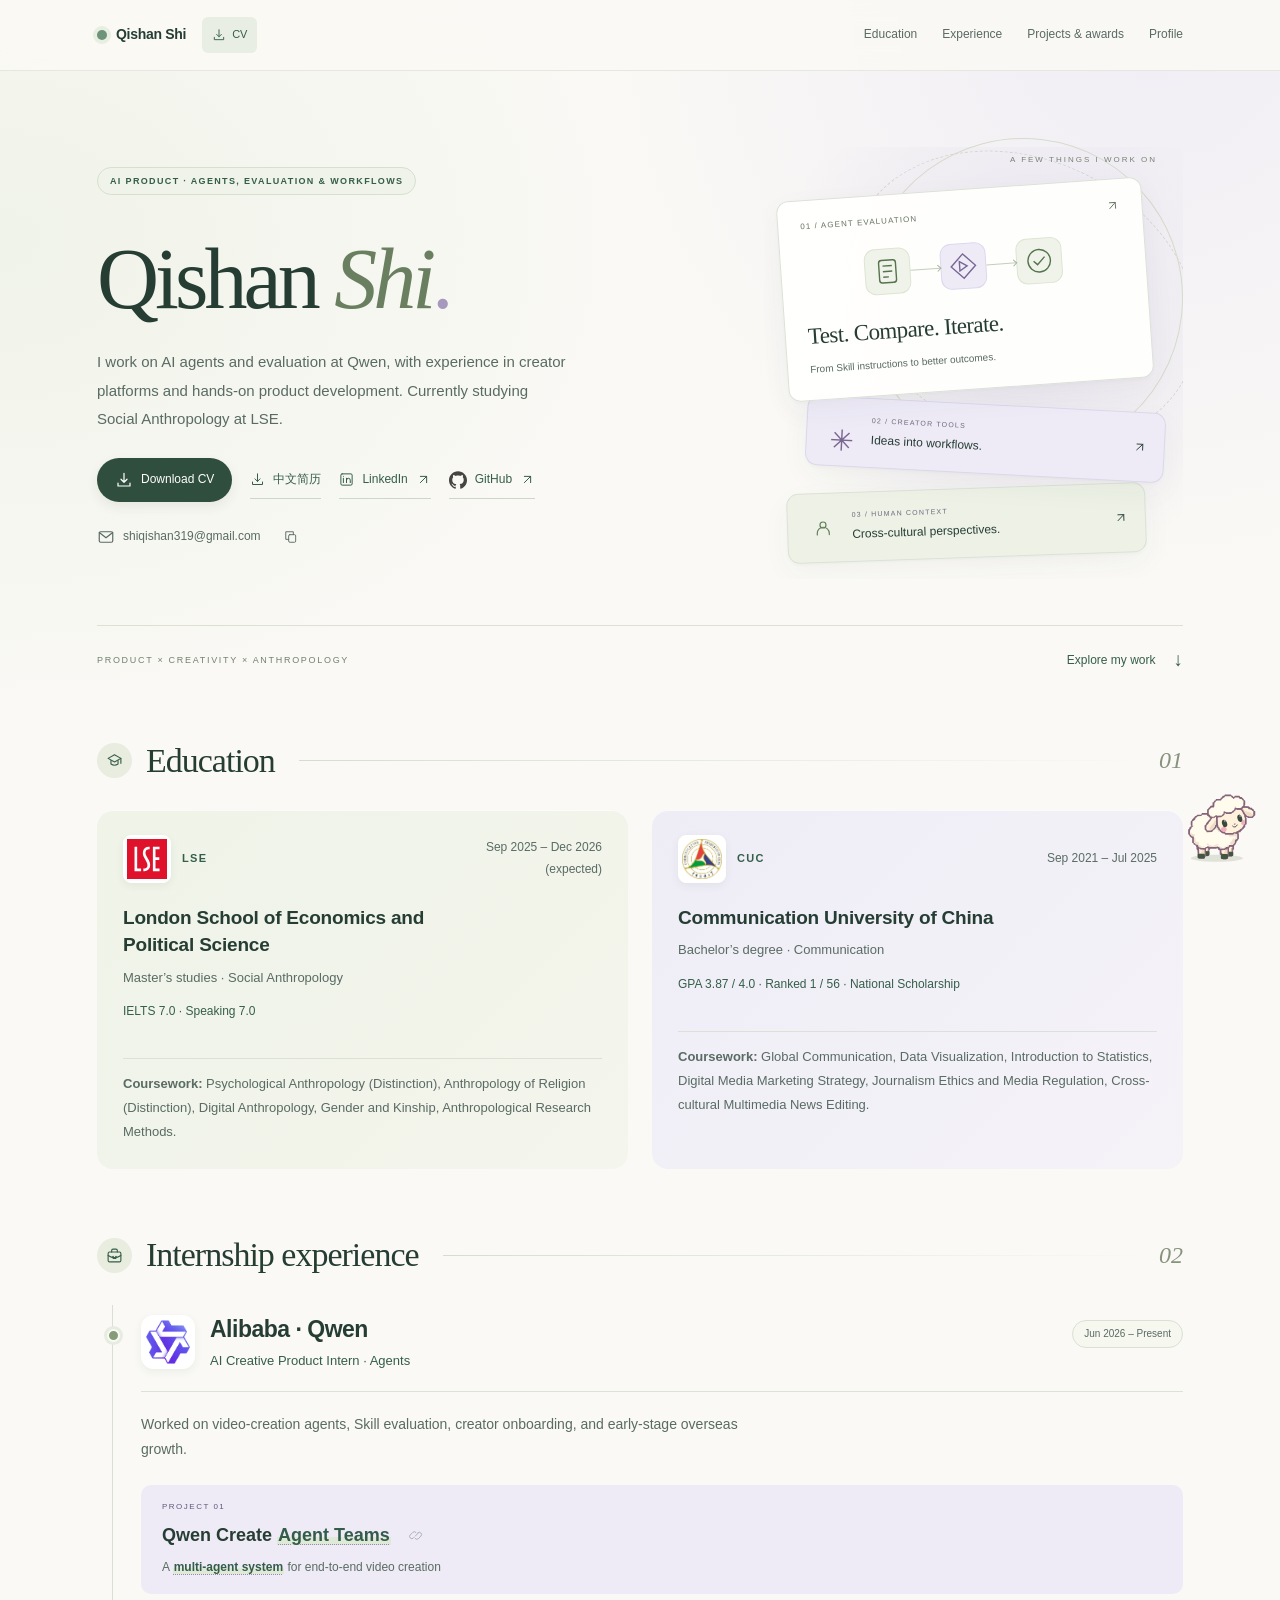
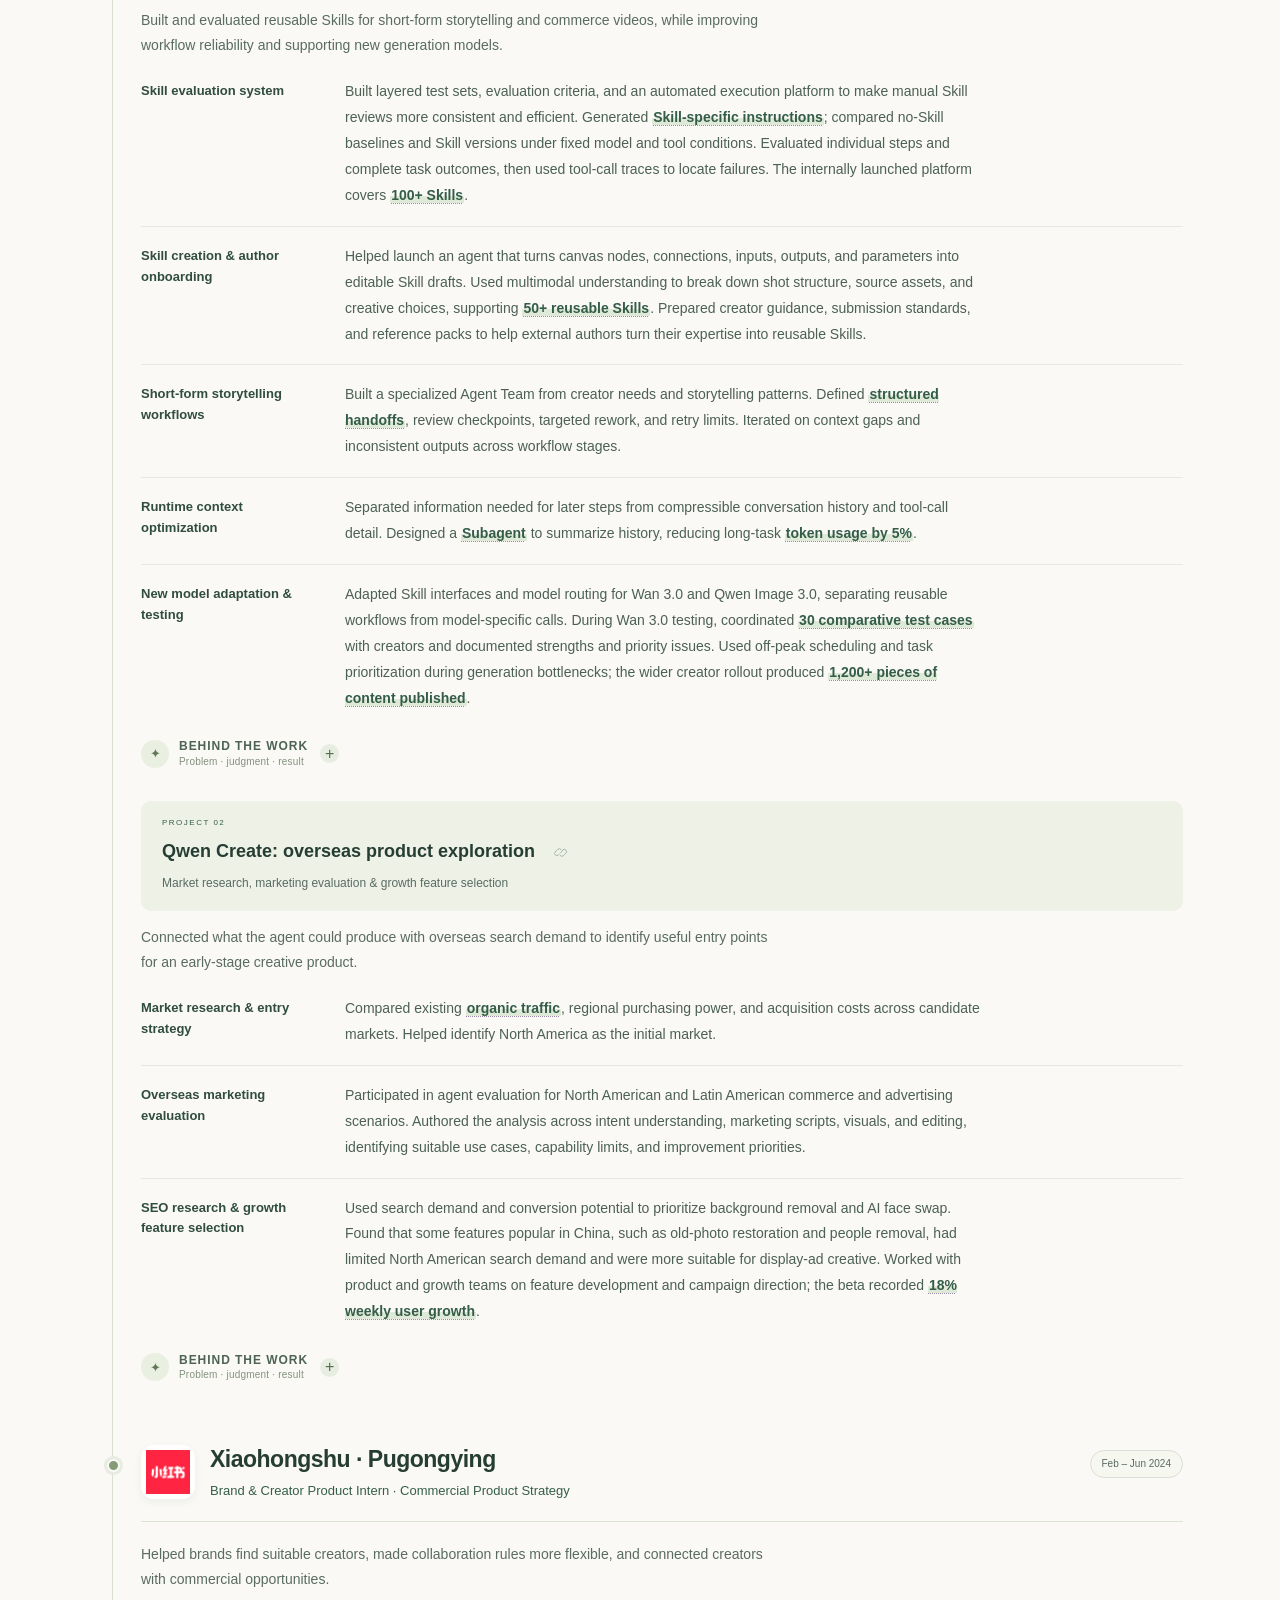
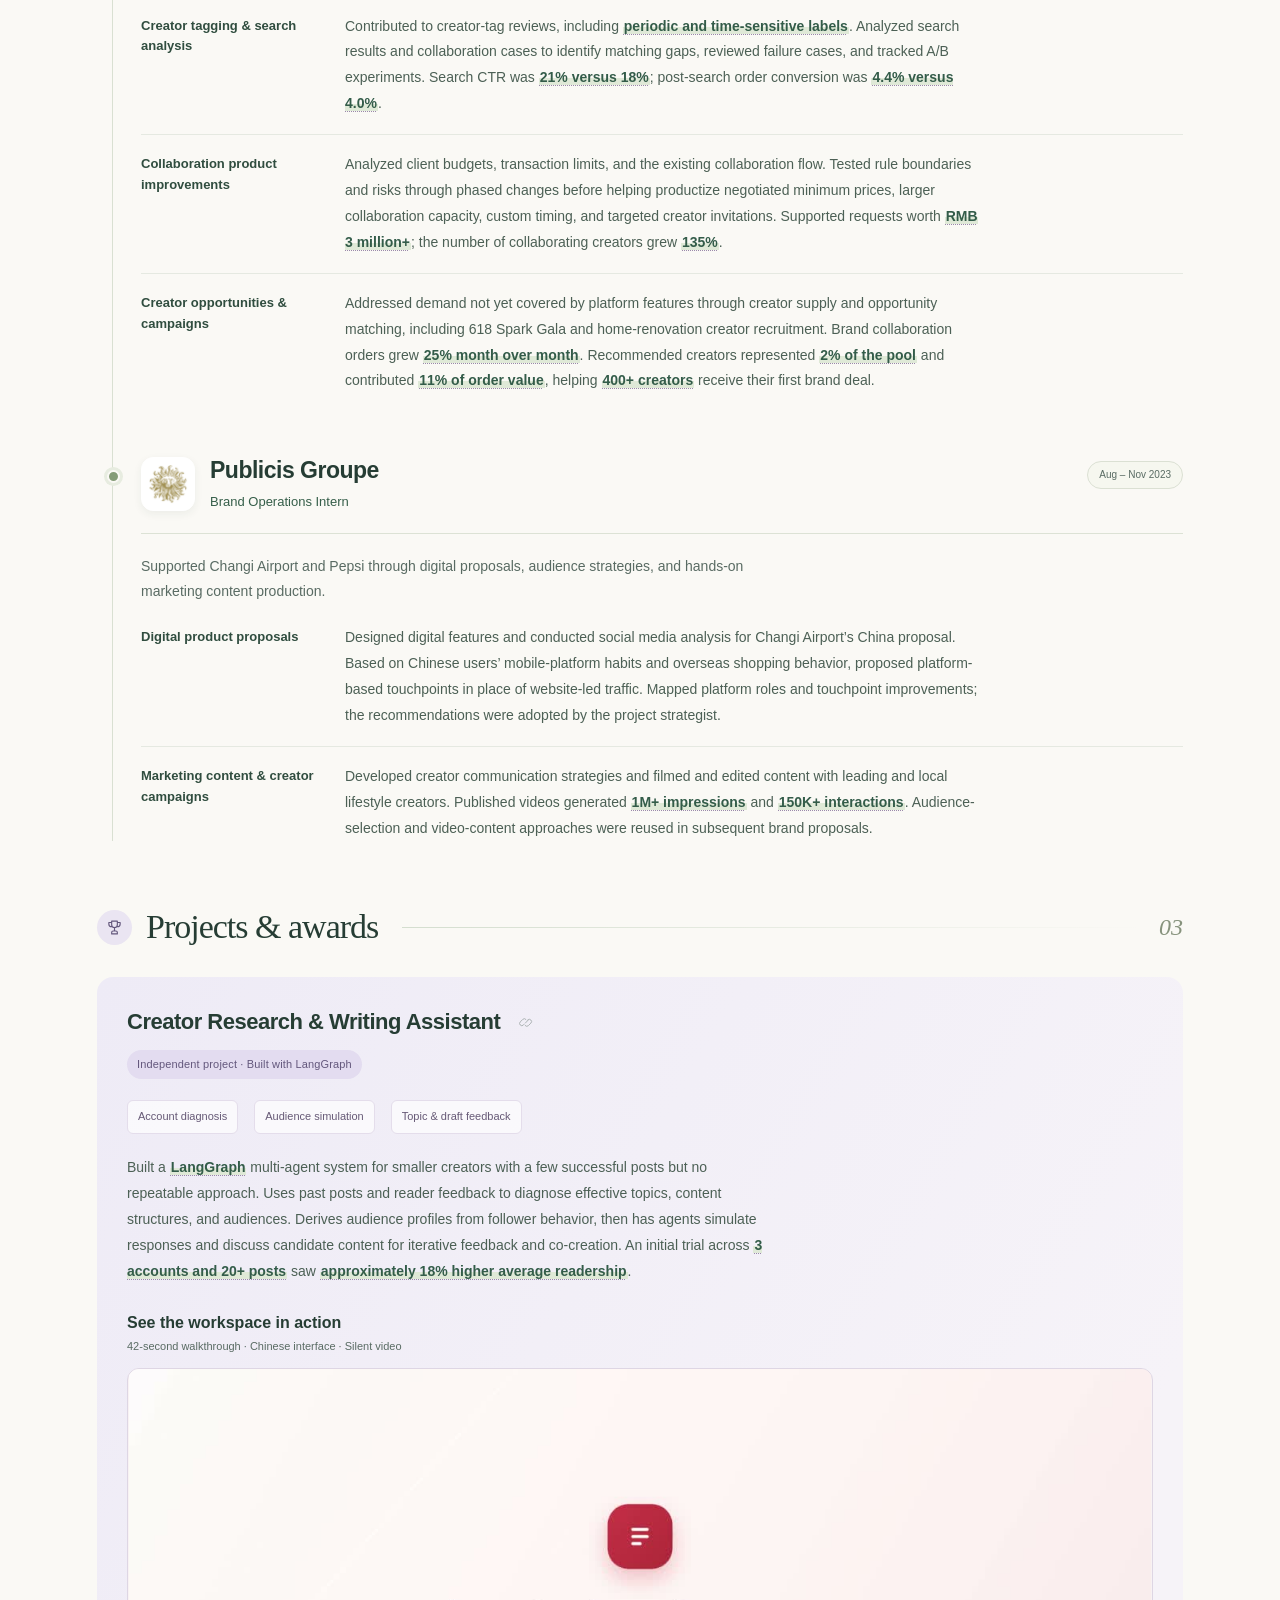
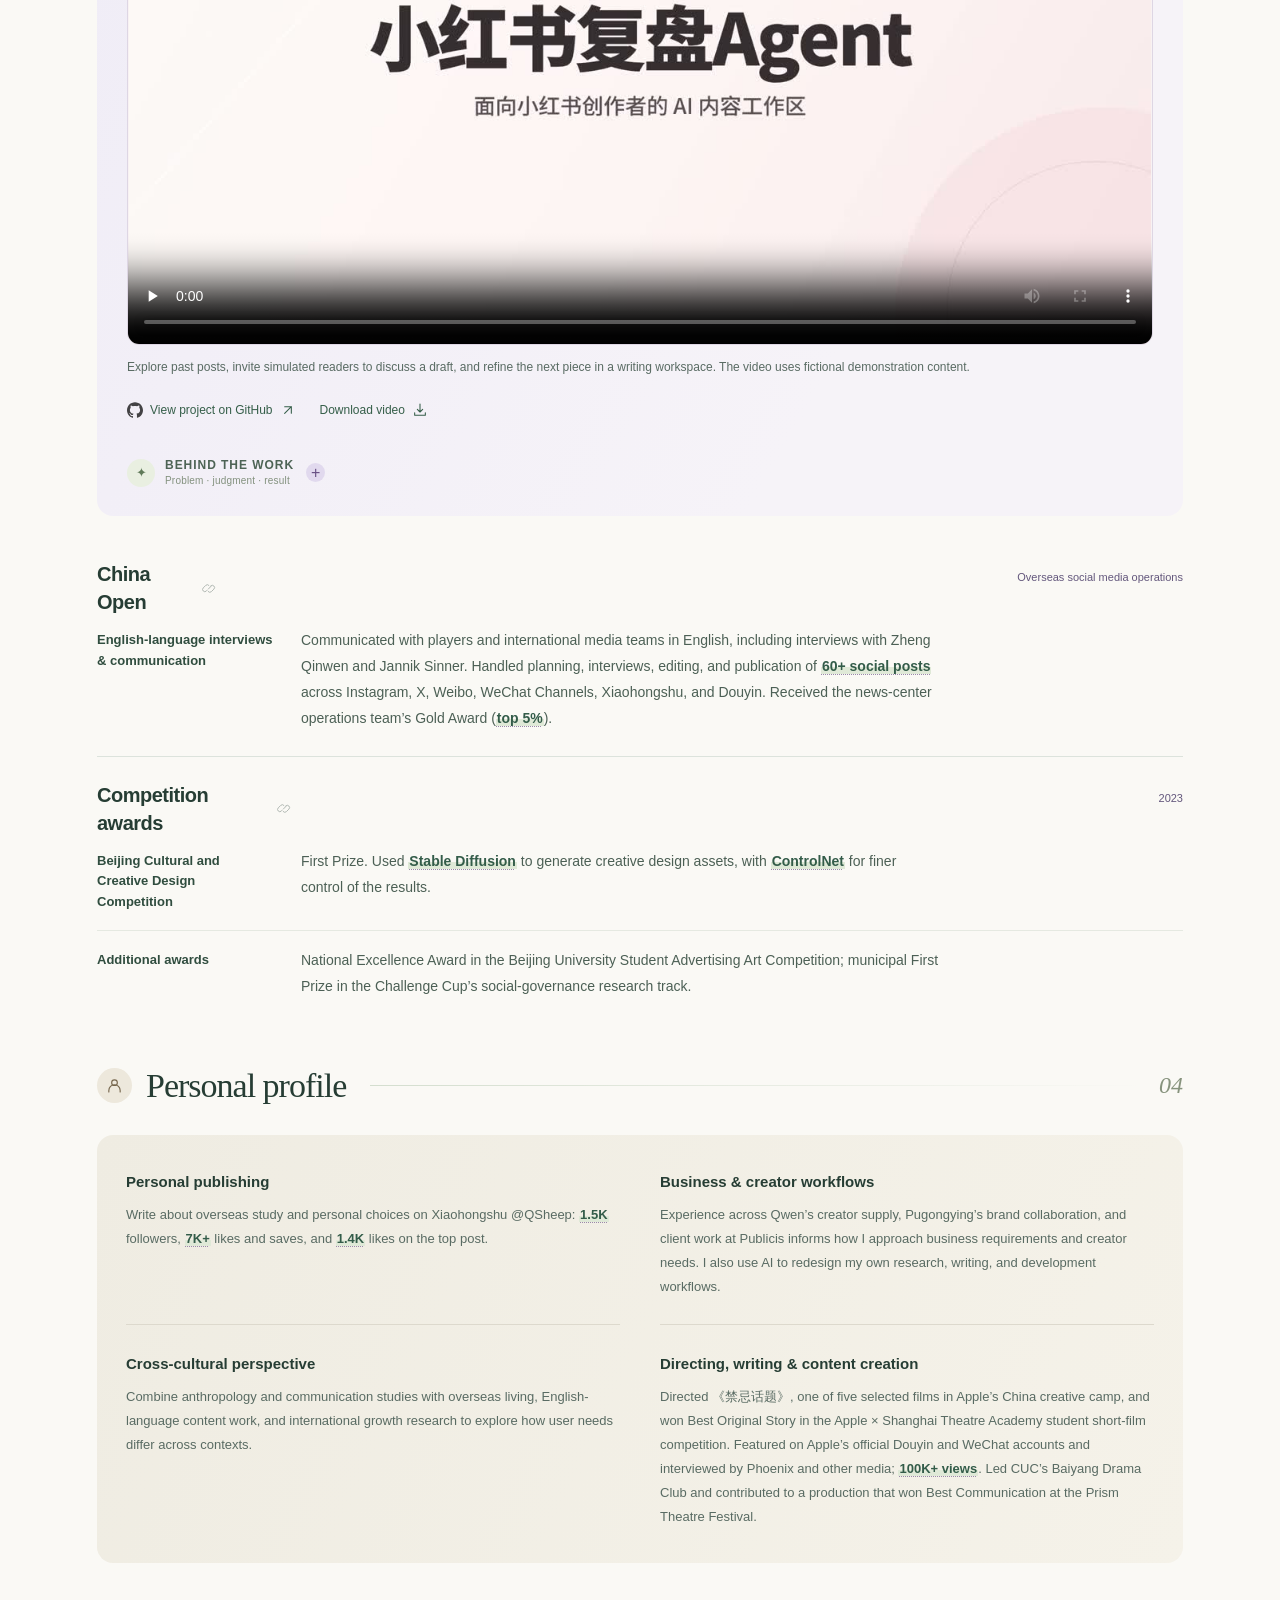
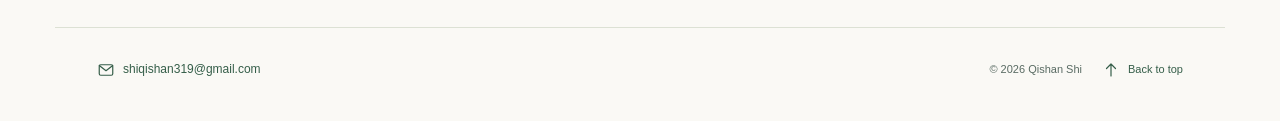
==== commit 271af039: "Preserve demo playback while page content loads" ====
--- a/index.html
+++ b/index.html
@@ -1,6 +1,6 @@
 <!doctype html>
 <html lang="en"><head><meta charset="utf-8"><meta name="viewport" content="width=device-width, initial-scale=1"><title>Qishan Shi · AI Product</title>
-<meta name="description" content="Qishan Shi: AI agents and evaluation at Qwen, brand and creator workflows at Xiaohongshu, and independent product development."><meta name="theme-color" content="#faf9f6"><meta property="og:title" content="Qishan Shi · AI Product"><meta property="og:description" content="Skill evaluation, agent workflows, and independent product development."><meta property="og:type" content="website"><meta property="og:url" content="https://shiqishan319-glitch.github.io/"><link rel="icon" href="favicon.svg" type="image/svg+xml"><link rel="stylesheet" href="style.css?v=2e2c5e4d3e"><script src="script.js?v=d09903f050" defer></script><script src="bu-controller.js?v=c43ab5bc11" defer></script><script src="sheep-roam.js?v=3ab2f6f81c" defer></script><script src="sheep.js?v=6b297ec71f" defer></script><script src="content-editor.js?v=c65bf90892" defer></script></head>
+<meta name="description" content="Qishan Shi: AI agents and evaluation at Qwen, brand and creator workflows at Xiaohongshu, and independent product development."><meta name="theme-color" content="#faf9f6"><meta property="og:title" content="Qishan Shi · AI Product"><meta property="og:description" content="Skill evaluation, agent workflows, and independent product development."><meta property="og:type" content="website"><meta property="og:url" content="https://shiqishan319-glitch.github.io/"><link rel="icon" href="favicon.svg" type="image/svg+xml"><link rel="stylesheet" href="style.css?v=2e2c5e4d3e"><script src="script.js?v=d09903f050" defer></script><script src="bu-controller.js?v=c43ab5bc11" defer></script><script src="sheep-roam.js?v=3ab2f6f81c" defer></script><script src="sheep.js?v=6b297ec71f" defer></script><script src="content-editor.js?v=cda0ce8cf9" defer></script></head>
 <body><span class="sheep-dropping" aria-hidden="true" hidden><svg viewBox="0 0 28 20"><ellipse cx="14" cy="17" rx="12" ry="2" fill="#775d4520"/><ellipse cx="9" cy="13" rx="4.5" ry="3.5" fill="#92745d"/><ellipse cx="18" cy="13.5" rx="4.8" ry="3.5" fill="#80644f"/><ellipse cx="14" cy="8" rx="4.2" ry="3.7" fill="#a08369"/></svg></span><span class="meadow-grass" aria-hidden="true" hidden><svg viewBox="0 0 40 30" fill="none"><ellipse cx="20" cy="27" rx="17" ry="2" fill="#b6bd9633"/><path d="M20 27C15 22 10 17 4 17C9 22 11 26 12 27Z" fill="#899e73"/><path d="M19 27C16 15 13 10 10 7C11 17 10 23 14 27Z" fill="#708961"/><path d="M19 27C15 13 18 5 23 2C21 12 24 18 22 27Z" fill="#a5b47d"/><path d="M21 27C24 16 29 10 34 8C29 16 32 21 25 27Z" fill="#728f65"/><path d="M24 27C29 20 34 19 38 20C32 23 32 26 30 27Z" fill="#93aa75"/></svg></span><a class="skip" href="#education">Skip to content</a><div class="header-shell"><header class="site-header wrap"><div class="header-identity"><a class="brand" href="#home"><span class="brand-dot"></span>Qishan Shi</a><a class="header-cv" href="assets/Qishan-Shi-CV-English.pdf?v=b961bf7fb1" download="Qishan-Shi-CV-English.pdf" aria-label="Download CV (English PDF)" title="Download CV · English PDF" inert><svg class="icon" viewBox="0 0 24 24" fill="none" stroke="currentColor" stroke-width="1.6" stroke-linecap="round" stroke-linejoin="round" aria-hidden="true" focusable="false"><path d="M12 3v12m-4-4 4 4 4-4M4 16v4h16v-4"/></svg>CV</a></div><nav aria-label="Main navigation"><a href="#education">Education</a><a href="#experience">Experience</a><a href="#projects">Projects & awards</a><a href="#summary">Profile</a></nav></header><div class="reading-progress" aria-hidden="true"></div></div>
 <main class="wrap"><section class="hero" id="home" tabindex="-1"><div class="hero-copy"><div class="hero-kicker"><p class="eyebrow">AI Product · Agents, Evaluation &amp; Workflows</p><div class="sheep-home"><div class="sheep-companion" hidden><button type="button" class="sheep-project-prompt" hidden>About this project</button><button class="sheep-button" type="button" aria-label="Say hello to the little sheep" aria-describedby="sheep-help"><span class="sheep-bubble" aria-hidden="true"></span><svg aria-hidden="true" focusable="false" xmlns="http://www.w3.org/2000/svg" viewBox="0 0 265 265" role="img" class="bu-sheep" aria-labelledby="bu-title"><title id="bu-title">BU — clean rounded contours and soft shading</title><defs><clipPath id="part-body"><path d="M100.25,78.00L133.75,78.00Q135.00,78.00 136.18,78.41L163.21,87.73Q164.00,88.00 164.00,88.84L164.00,89.16Q164.00,90.00 164.70,90.47L166.30,91.53Q167.00,92.00 167.00,92.84L167.00,93.16Q167.00,94.00 167.70,94.47L168.96,95.31Q170.00,96.00 170.46,97.16L171.54,99.84Q172.00,101.00 172.80,101.96L181.20,112.04Q182.00,113.00 181.96,114.25L181.04,144.75Q181.00,146.00 182.23,146.21L185.77,146.79Q187.00,147.00 186.70,148.21L186.23,150.09Q186.00,151.00 186.84,151.42L187.16,151.58Q188.00,152.00 188.00,152.94L188.00,169.75Q188.00,171.00 186.81,171.40L186.19,171.60Q185.00,172.00 184.70,173.21L184.30,174.79Q184.00,176.00 182.88,176.56L181.12,177.44Q180.00,178.00 180.00,179.25L180.00,181.75Q180.00,183.00 178.96,183.69L178.04,184.31Q177.00,185.00 177.30,186.21L177.70,187.79Q178.00,189.00 176.79,189.30L175.21,189.70Q174.00,190.00 173.54,191.16L172.46,193.84Q172.00,195.00 170.75,195.00L170.25,195.00Q169.00,195.00 168.44,196.12L167.56,197.88Q167.00,199.00 165.76,198.88L158.24,198.12Q157.00,198.00 156.25,199.00L154.75,201.00Q154.00,202.00 152.75,202.00L152.25,202.00Q151.00,202.00 150.12,202.88L147.59,205.41Q147.00,206.00 147.00,206.84L147.00,207.16Q147.00,208.00 146.17,207.86L141.93,207.15Q141.00,207.00 140.58,207.84L140.42,208.16Q140.00,209.00 139.06,209.05L122.25,209.93Q121.00,210.00 119.77,209.75L117.23,209.25Q116.00,209.00 115.60,207.81L114.40,204.19Q114.00,203.00 112.75,203.00L112.19,203.00Q111.00,203.00 110.16,203.84L109.84,204.16Q109.00,205.00 107.81,205.00L82.25,205.00Q81.00,205.00 80.31,203.96L79.69,203.04Q79.00,202.00 77.81,202.40L74.19,203.60Q73.00,204.00 72.44,205.12L71.56,206.88Q71.00,208.00 69.75,207.93L53.94,207.05Q53.00,207.00 52.58,206.16L52.42,205.84Q52.00,205.00 51.06,205.00L50.19,205.00Q49.00,205.00 48.16,205.84L47.84,206.16Q47.00,207.00 45.98,206.39L43.07,204.64Q42.00,204.00 42.30,202.79L42.70,201.21Q43.00,200.00 41.88,199.44L39.75,198.38Q39.00,198.00 39.00,197.16L39.00,196.84Q39.00,196.00 38.41,195.41L34.88,191.88Q34.00,191.00 32.79,190.70L31.21,190.30Q30.00,190.00 30.00,188.75L30.00,187.25Q30.00,186.00 28.84,185.54L26.16,184.46Q25.00,184.00 25.00,182.75L25.00,168.25Q25.00,167.00 23.77,166.75L21.23,166.25Q20.00,166.00 20.00,164.75L20.00,164.25Q20.00,163.00 18.79,162.70L17.21,162.30Q16.00,162.00 15.75,160.77L15.25,158.23Q15.00,157.00 13.88,156.44L12.12,155.56Q11.00,155.00 11.00,153.75L11.00,138.25Q11.00,137.00 12.12,136.44L13.88,135.56Q15.00,135.00 15.00,133.75L15.00,133.25Q15.00,132.00 15.75,131.00L17.25,129.00Q18.00,128.00 19.21,127.70L20.79,127.30Q22.00,127.00 22.00,125.75L22.00,124.94Q22.00,124.00 21.16,123.58L20.84,123.42Q20.00,123.00 20.00,122.06L20.00,111.25Q20.00,110.00 20.88,109.12L24.12,105.88Q25.00,105.00 25.00,103.75L25.00,103.25Q25.00,102.00 26.12,101.44L27.88,100.56Q29.00,100.00 29.00,98.75L29.00,98.25Q29.00,97.00 30.19,96.60L30.81,96.40Q32.00,96.00 32.64,94.93L34.36,92.07Q35.00,91.00 36.23,90.75L38.77,90.25Q40.00,90.00 40.56,88.88L41.44,87.12Q42.00,86.00 43.25,86.00L55.75,86.00Q57.00,86.00 57.40,84.81L58.60,81.19Q59.00,80.00 60.25,80.00L80.75,80.00Q82.00,80.00 82.25,81.23L82.75,83.77Q83.00,85.00 84.25,85.00L84.75,85.00Q86.00,85.00 87.10,84.41L97.90,78.59Q99.00,78.00 100.25,78.00Z"/></clipPath><clipPath id="part-face"><path d="M152.25,55.00L157.75,55.00Q159.00,55.00 160.17,55.44L165.83,57.56Q167.00,58.00 168.25,58.00L170.75,58.00Q172.00,58.00 173.21,58.30L183.09,60.77Q184.00,61.00 184.42,61.84L184.58,62.16Q185.00,63.00 185.94,63.00L198.75,63.00Q200.00,63.00 200.00,64.25L200.00,66.75Q200.00,68.00 201.00,68.75L203.00,70.25Q204.00,71.00 204.18,72.24L204.82,76.76Q205.00,78.00 206.12,78.56L207.88,79.44Q209.00,80.00 209.00,81.25L209.00,82.75Q209.00,84.00 210.12,84.56L211.88,85.44Q213.00,86.00 213.00,87.25L213.00,87.81Q213.00,89.00 213.84,89.84L214.41,90.41Q215.00,91.00 215.00,91.84L215.00,92.16Q215.00,93.00 214.30,93.47L213.04,94.31Q212.00,95.00 212.88,95.88L214.12,97.12Q215.00,98.00 215.00,99.25L215.00,118.75Q215.00,120.00 213.84,120.46L211.16,121.54Q210.00,122.00 210.00,123.25L210.00,128.75Q210.00,130.00 208.84,130.46L206.16,131.54Q205.00,132.00 205.00,133.25L205.00,134.75Q205.00,136.00 203.79,136.30L202.21,136.70Q201.00,137.00 200.36,138.07L198.64,140.93Q198.00,142.00 196.75,142.00L196.25,142.00Q195.00,142.00 195.00,143.25L195.00,143.81Q195.00,145.00 194.16,145.84L193.84,146.16Q193.00,147.00 191.81,147.00L188.25,147.00Q187.00,147.00 186.44,148.12L184.56,151.88Q184.00,153.00 182.75,152.90L172.25,152.10Q171.00,152.00 170.25,153.00L168.75,155.00Q168.00,156.00 166.75,156.00L141.25,156.00Q140.00,156.00 139.44,154.88L138.56,153.12Q138.00,152.00 136.75,152.00L132.25,152.00Q131.00,152.00 130.31,150.96L129.69,150.04Q129.00,149.00 127.75,149.00L127.25,149.00Q126.00,149.00 125.60,147.81L125.40,147.19Q125.00,146.00 123.75,146.00L123.25,146.00Q122.00,146.00 121.70,144.79L121.30,143.21Q121.00,142.00 119.84,141.54L117.16,140.46Q116.00,140.00 116.00,138.75L116.00,137.25Q116.00,136.00 115.20,135.04L111.80,130.96Q111.00,130.00 111.00,128.75L111.00,127.94Q111.00,127.00 110.16,126.58L109.84,126.42Q109.00,126.00 108.97,125.06L108.03,91.25Q108.00,90.00 109.23,89.75L111.77,89.25Q113.00,89.00 113.18,87.76L113.82,83.24Q114.00,82.00 115.04,81.31L116.30,80.47Q117.00,80.00 117.00,79.16L117.00,78.84Q117.00,78.00 117.59,77.41L121.12,73.88Q122.00,73.00 122.64,71.93L127.36,64.07Q128.00,63.00 129.21,62.70L138.79,60.30Q140.00,60.00 141.14,59.48L149.86,55.52Q151.00,55.00 152.25,55.00Z"/></clipPath><clipPath id="part-tuft"><path d="M139.25,16.00L159.75,16.00Q161.00,16.00 161.56,17.12L162.44,18.88Q163.00,20.00 164.23,20.25L166.77,20.75Q168.00,21.00 168.00,22.25L168.00,22.75Q168.00,24.00 169.25,24.00L170.75,24.00Q172.00,24.00 172.30,22.79L172.70,21.21Q173.00,20.00 174.25,20.00L188.75,20.00Q190.00,20.00 190.56,21.12L191.44,22.88Q192.00,24.00 193.24,24.18L197.76,24.82Q199.00,25.00 199.40,26.19L199.60,26.81Q200.00,28.00 201.07,28.64L203.93,30.36Q205.00,31.00 205.00,32.25L205.00,32.75Q205.00,34.00 206.07,34.64L208.93,36.36Q210.00,37.00 210.00,38.25L210.00,50.81Q210.00,52.00 209.16,52.84L208.84,53.16Q208.00,54.00 208.17,55.18L208.82,59.76Q209.00,61.00 207.76,61.18L203.24,61.82Q202.00,62.00 201.38,63.09L198.62,67.91Q198.00,69.00 196.75,69.00L181.94,69.00Q181.00,69.00 180.58,68.16L180.42,67.84Q180.00,67.00 179.06,67.00L178.25,67.00Q177.00,67.00 176.75,68.23L176.25,70.77Q176.00,72.00 174.81,72.40L174.19,72.60Q173.00,73.00 172.31,74.04L169.69,77.96Q169.00,79.00 167.75,79.00L165.25,79.00Q164.00,79.00 163.60,80.19L163.40,80.81Q163.00,82.00 161.96,82.69L161.04,83.31Q160.00,84.00 158.75,84.00L144.25,84.00Q143.00,84.00 142.25,83.00L140.71,80.95Q140.00,80.00 139.16,80.84L138.84,81.16Q138.00,82.00 138.00,83.19L138.00,84.75Q138.00,86.00 137.00,86.75L127.00,94.25Q126.00,95.00 124.75,95.00L115.25,95.00Q114.00,95.00 112.88,95.56L111.12,96.44Q110.00,97.00 109.25,96.00L107.75,94.00Q107.00,93.00 106.12,93.88L103.88,96.12Q103.00,97.00 101.76,96.84L96.24,96.16Q95.00,96.00 94.31,97.04L93.69,97.96Q93.00,99.00 91.75,99.00L90.25,99.00Q89.00,99.00 88.31,97.96L87.69,97.04Q87.00,96.00 85.75,96.00L85.25,96.00Q84.00,96.00 83.70,94.79L83.30,93.21Q83.00,92.00 81.79,91.70L80.21,91.30Q79.00,91.00 78.44,89.88L77.56,88.12Q77.00,87.00 77.00,85.75L77.00,68.25Q77.00,67.00 78.21,66.70L79.79,66.30Q81.00,66.00 81.30,64.79L81.70,63.21Q82.00,62.00 83.19,61.60L83.81,61.40Q85.00,61.00 85.69,59.96L88.31,56.04Q89.00,55.00 90.24,54.82L94.76,54.18Q96.00,54.00 96.00,52.75L96.00,44.25Q96.00,43.00 97.21,42.70L98.79,42.30Q100.00,42.00 100.46,40.84L101.54,38.16Q102.00,37.00 103.25,37.00L104.75,37.00Q106.00,37.00 106.40,35.81L107.60,32.19Q108.00,31.00 109.25,31.00L122.75,31.00Q124.00,31.00 124.00,29.75L124.00,28.25Q124.00,27.00 125.23,26.75L127.77,26.25Q129.00,26.00 129.40,24.81L130.60,21.19Q131.00,20.00 132.25,20.00L135.75,20.00Q137.00,20.00 137.30,18.79L137.70,17.21Q138.00,16.00 139.25,16.00Z"/></clipPath><clipPath id="part-ear-l"><path d="M106.24,78.18L117.76,79.82Q119.00,80.00 119.61,81.09L123.39,87.91Q124.00,89.00 124.00,90.25L124.00,92.75Q124.00,94.00 122.96,94.69L121.70,95.53Q121.00,96.00 121.00,96.84L121.00,97.16Q121.00,98.00 120.45,98.64L115.81,104.05Q115.00,105.00 114.94,106.25L114.06,125.75Q114.00,127.00 112.75,127.00L110.25,127.00Q109.00,127.00 109.00,128.25L109.00,130.75Q109.00,132.00 108.00,132.75L106.00,134.25Q105.00,135.00 104.60,136.19L104.40,136.81Q104.00,138.00 102.75,138.00L102.25,138.00Q101.00,138.00 100.25,139.00L95.75,145.00Q95.00,146.00 93.75,146.06L76.25,146.94Q75.00,147.00 74.75,145.77L74.25,143.23Q74.00,142.00 72.84,141.54L70.16,140.46Q69.00,140.00 68.92,138.75L68.08,125.25Q68.00,124.00 68.98,123.22L72.02,120.78Q73.00,120.00 73.00,118.75L73.00,118.25Q73.00,117.00 74.04,116.31L74.96,115.69Q76.00,115.00 76.00,113.75L76.00,113.25Q76.00,112.00 77.19,111.60L77.81,111.40Q79.00,111.00 79.30,109.79L79.80,107.81Q80.00,107.00 80.84,107.00L81.16,107.00Q82.00,107.00 82.38,106.25L83.44,104.12Q84.00,103.00 85.12,102.44L86.88,101.56Q88.00,101.00 88.00,99.75L88.00,92.94Q88.00,92.00 88.84,91.58L89.16,91.42Q90.00,91.00 90.89,91.30L94.81,92.60Q96.00,93.00 96.00,91.75L96.00,87.25Q96.00,86.00 96.93,85.17L104.07,78.83Q105.00,78.00 106.24,78.18Z"/></clipPath><clipPath id="part-ear-r"><path d="M203.25,56.06L220.75,56.94Q222.00,57.00 222.96,57.80L227.04,61.20Q228.00,62.00 229.25,62.00L232.75,62.00Q234.00,62.00 234.30,63.21L234.70,64.79Q235.00,66.00 236.16,66.46L238.84,67.54Q240.00,68.00 240.00,69.25L240.00,70.75Q240.00,72.00 241.16,72.46L243.84,73.54Q245.00,74.00 245.00,75.25L245.00,86.75Q245.00,88.00 244.00,88.75L242.00,90.25Q241.00,91.00 240.60,92.19L240.40,92.81Q240.00,94.00 238.81,94.40L238.19,94.60Q237.00,95.00 236.60,96.19L236.40,96.81Q236.00,98.00 234.75,98.00L220.25,98.00Q219.00,98.00 218.44,96.88L217.56,95.12Q217.00,94.00 215.76,94.16L210.24,94.84Q209.00,95.00 208.25,94.00L206.75,92.00Q206.00,91.00 206.00,89.75L206.00,87.25Q206.00,86.00 205.00,85.25L203.00,83.75Q202.00,83.00 201.60,81.81L201.40,81.19Q201.00,80.00 199.75,80.00L195.25,80.00Q194.00,80.00 193.01,79.23L185.99,73.77Q185.00,73.00 184.75,71.77L183.25,64.23Q183.00,63.00 184.02,62.27L188.98,58.73Q190.00,58.00 191.24,58.16L196.76,58.84Q198.00,59.00 199.00,58.25L201.00,56.75Q202.00,56.00 203.25,56.06Z"/></clipPath><clipPath id="part-leg-bl"><path d="M45.25,174.00L67.75,174.00Q69.00,174.00 69.78,174.98L72.22,178.02Q73.00,179.00 73.00,180.25L73.00,228.75Q73.00,230.00 72.36,231.07L67.64,238.93Q67.00,240.00 65.75,240.00L51.25,240.00Q50.00,240.00 49.70,238.79L49.30,237.21Q49.00,236.00 47.88,235.44L46.12,234.56Q45.00,234.00 44.90,232.75L43.10,210.25Q43.00,209.00 41.96,208.31L41.04,207.69Q40.00,207.00 40.00,205.75L40.00,180.25Q40.00,179.00 40.78,178.02L43.22,174.98Q44.00,174.00 45.25,174.00Z"/></clipPath><clipPath id="part-leg-br"><path d="M73.25,174.00L82.75,174.00Q84.00,174.00 84.78,174.98L87.22,178.02Q88.00,179.00 88.00,180.25L88.00,205.75Q88.00,207.00 86.96,207.69L86.04,208.31Q85.00,209.00 85.00,210.25L85.00,224.75Q85.00,226.00 83.79,226.30L82.21,226.70Q81.00,227.00 80.44,228.12L79.56,229.88Q79.00,231.00 77.75,231.00L75.25,231.00Q74.00,231.00 73.70,229.79L73.30,228.21Q73.00,227.00 71.84,226.54L69.16,225.46Q68.00,225.00 68.00,223.75L68.00,180.25Q68.00,179.00 68.78,178.02L71.22,174.98Q72.00,174.00 73.25,174.00Z"/></clipPath><clipPath id="part-leg-fl"><path d="M124.25,174.00L147.75,174.00Q149.00,174.00 149.78,174.98L152.22,178.02Q153.00,179.00 153.00,180.25L153.00,231.06Q153.00,232.00 152.16,232.42L151.84,232.58Q151.00,233.00 150.77,233.91L150.30,235.79Q150.00,237.00 148.79,237.30L147.21,237.70Q146.00,238.00 145.70,239.21L145.30,240.79Q145.00,242.00 143.75,242.00L132.25,242.00Q131.00,242.00 130.60,240.81L130.40,240.19Q130.00,239.00 128.88,238.44L127.12,237.56Q126.00,237.00 126.00,235.75L126.00,228.25Q126.00,227.00 124.84,226.54L122.16,225.46Q121.00,225.00 121.00,223.75L121.00,211.19Q121.00,210.00 120.16,209.16L119.84,208.84Q119.00,208.00 119.00,206.81L119.00,180.25Q119.00,179.00 119.78,178.02L122.22,174.98Q123.00,174.00 124.25,174.00Z"/></clipPath><clipPath id="part-leg-fr"><path d="M153.25,174.00L165.75,174.00Q167.00,174.00 167.78,174.98L170.22,178.02Q171.00,179.00 171.00,180.25L171.00,205.75Q171.00,207.00 169.96,207.69L169.04,208.31Q168.00,209.00 168.00,210.25L168.00,227.75Q168.00,229.00 166.88,229.56L163.12,231.44Q162.00,232.00 160.75,232.00L154.25,232.00Q153.00,232.00 152.31,230.96L151.69,230.04Q151.00,229.00 149.81,228.60L149.19,228.40Q148.00,228.00 148.00,226.75L148.00,180.25Q148.00,179.00 148.78,178.02L151.22,174.98Q152.00,174.00 153.25,174.00Z"/></clipPath><filter id="bu-soft-shade" x="-15%" y="-15%" width="130%" height="130%" color-interpolation-filters="sRGB"><feGaussianBlur stdDeviation="0.65"/></filter><clipPath id="bu-eye-l"><ellipse class="bu-aperture-left" cx="138" cy="116.7" rx="11.7" ry="15.7"/></clipPath><clipPath id="bu-eye-r"><ellipse class="bu-aperture-right" cx="191.1" cy="98.7" rx="11" ry="15.6"/></clipPath></defs><style>
   .bu-sheep{--lift:0px;--squash:1;--stretch:1;--tilt:0deg;--head-y:0px;--head-x:0px;--ear-l:0deg;--ear-r:0deg;--leg-fl:0deg;--leg-fr:0deg;--leg-bl:0deg;--leg-br:0deg;--tuck:0px;--lid:0;--closed:0;--happy:0;--mouth:0;--smile:1;--mouth-y:1;--cheek:0;--grass:0;--grass-x:0px;--grass-r:0deg;--sleep:0;--heart:0;--shadow:1;--gaze-x:0px;--gaze-y:0px;--look-tilt:0deg}
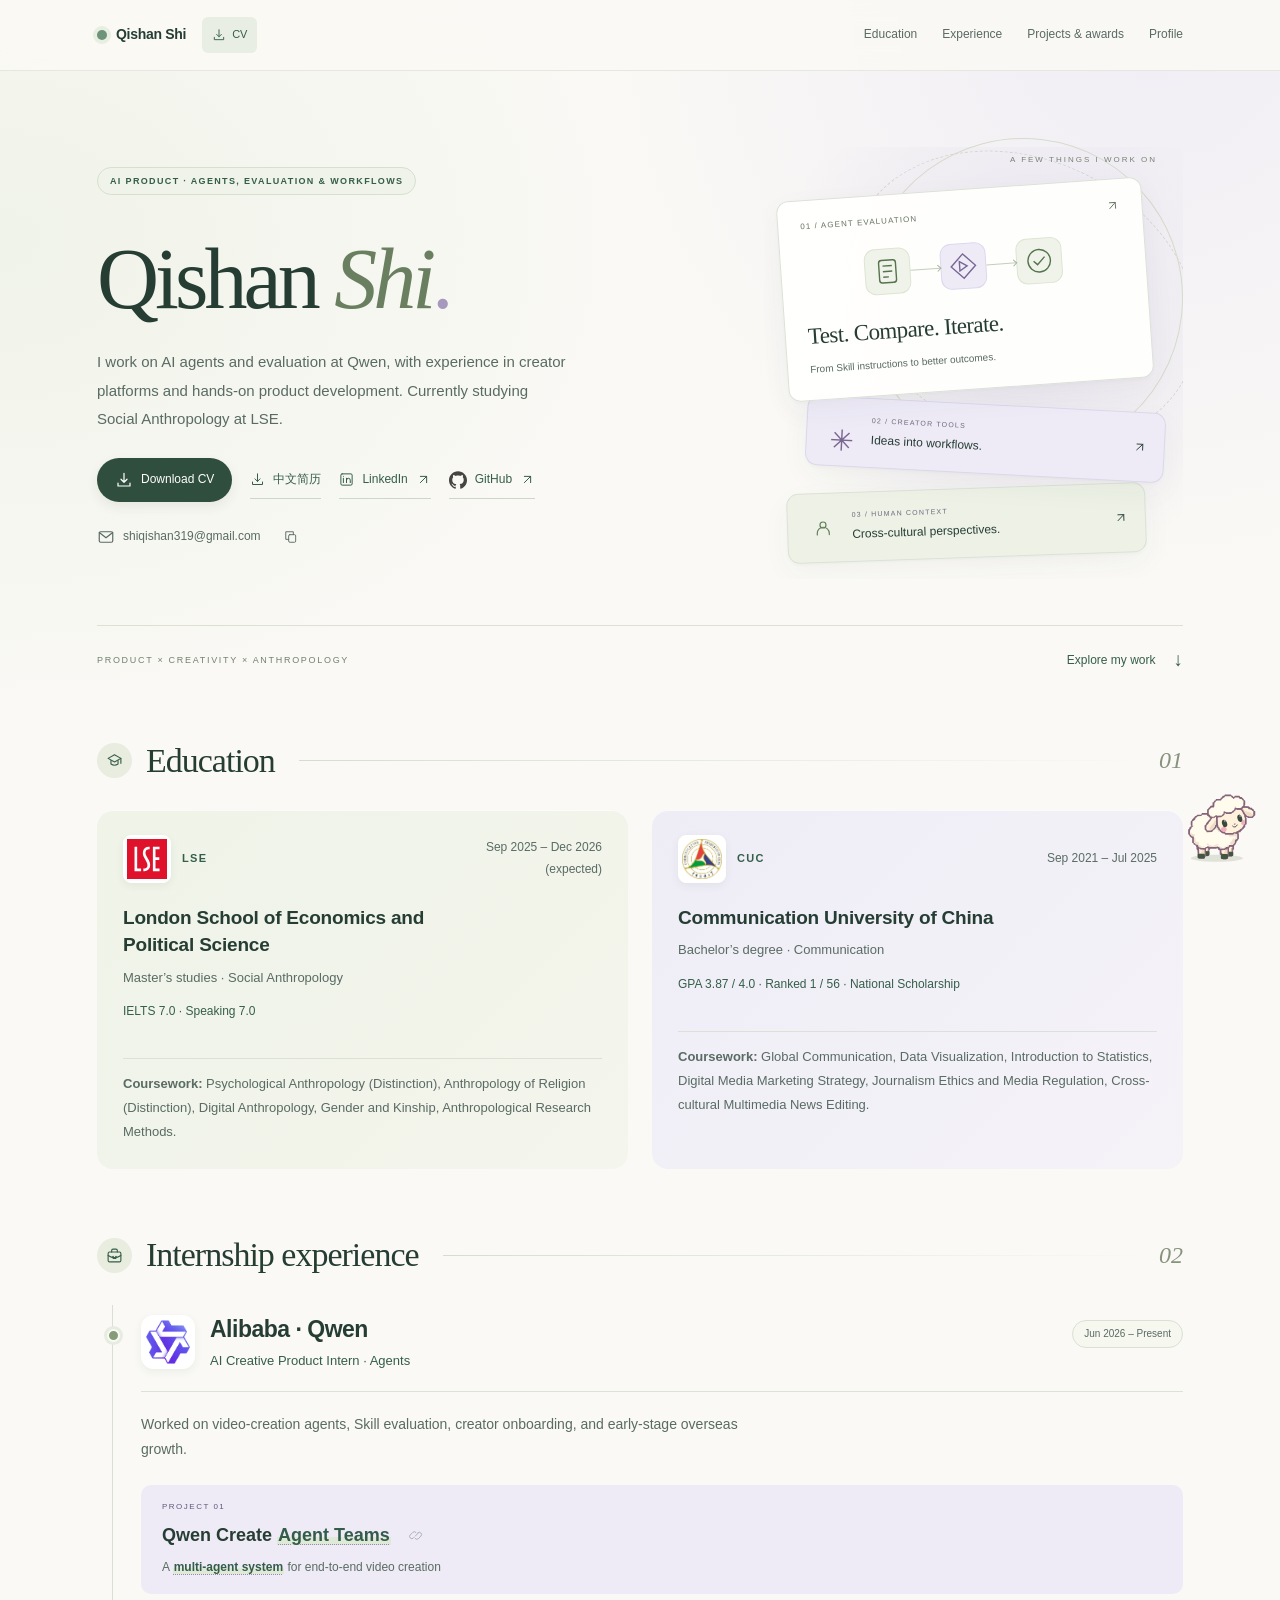
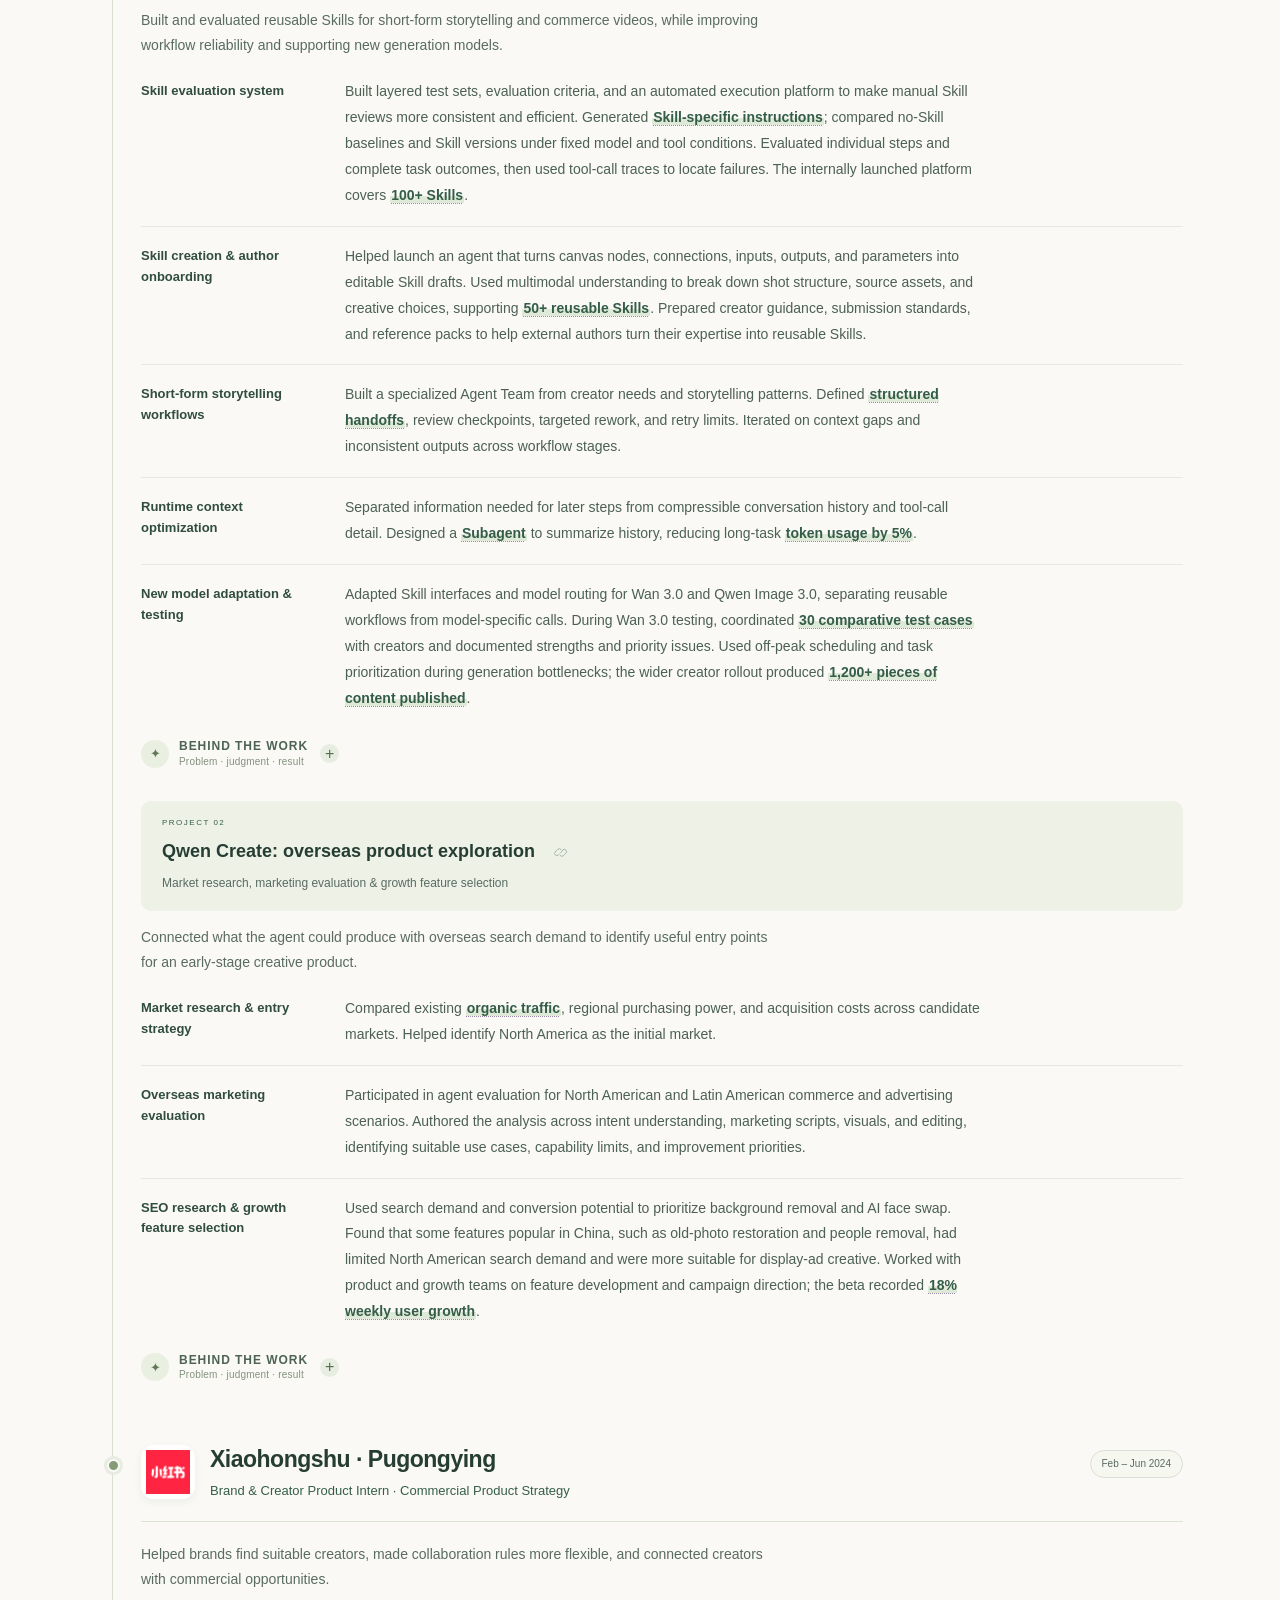
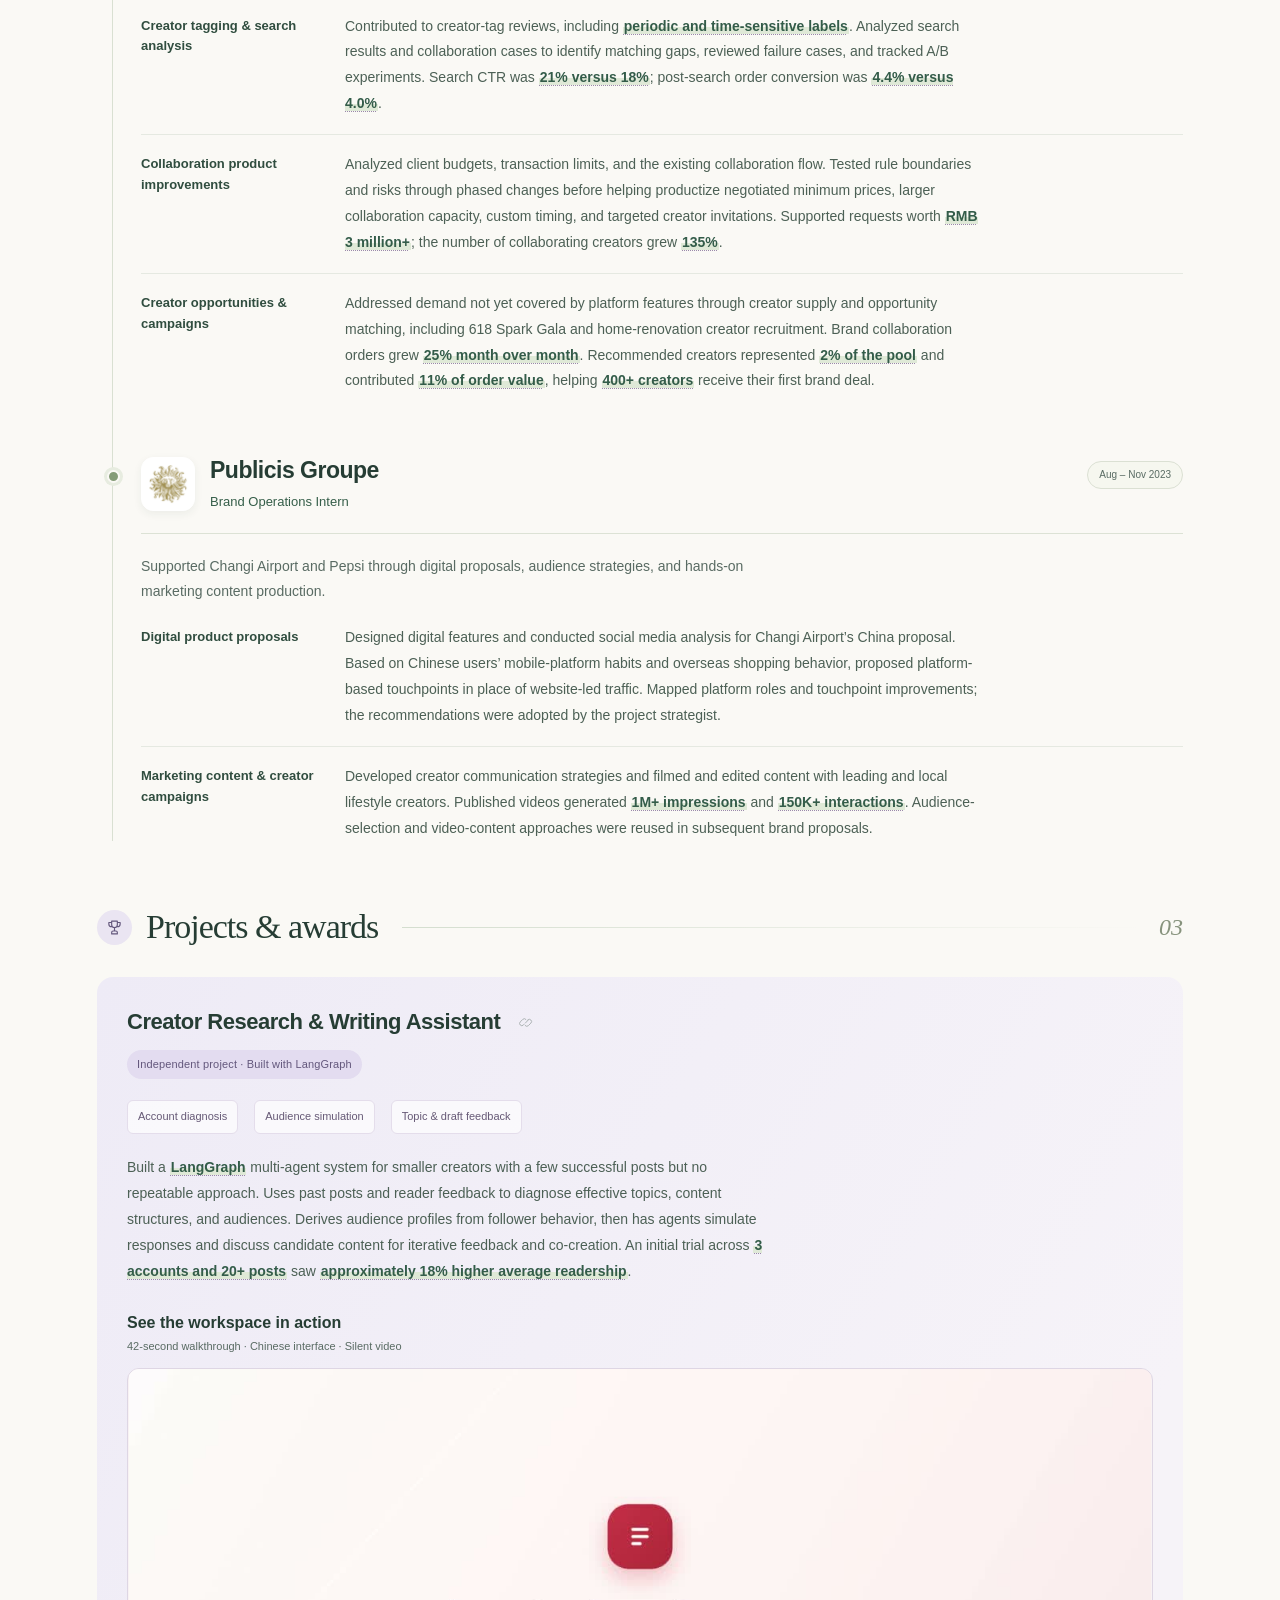
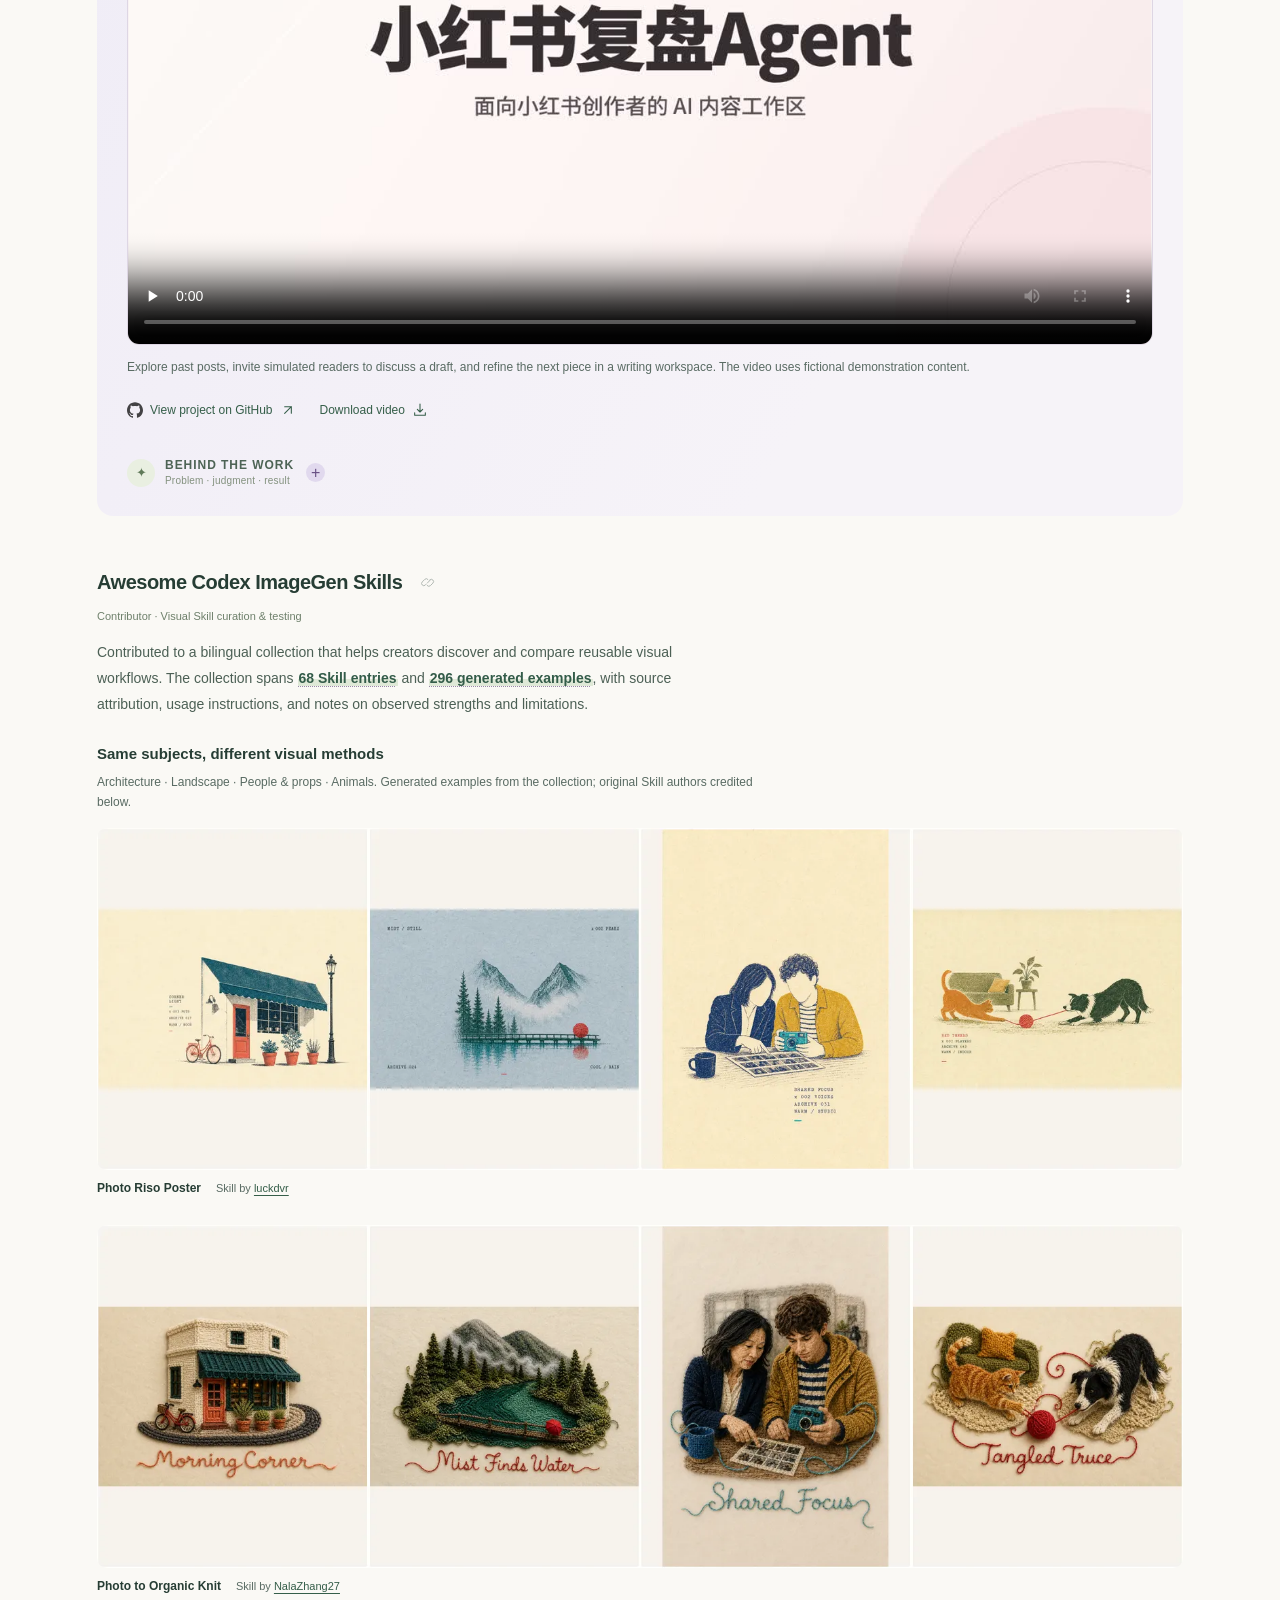
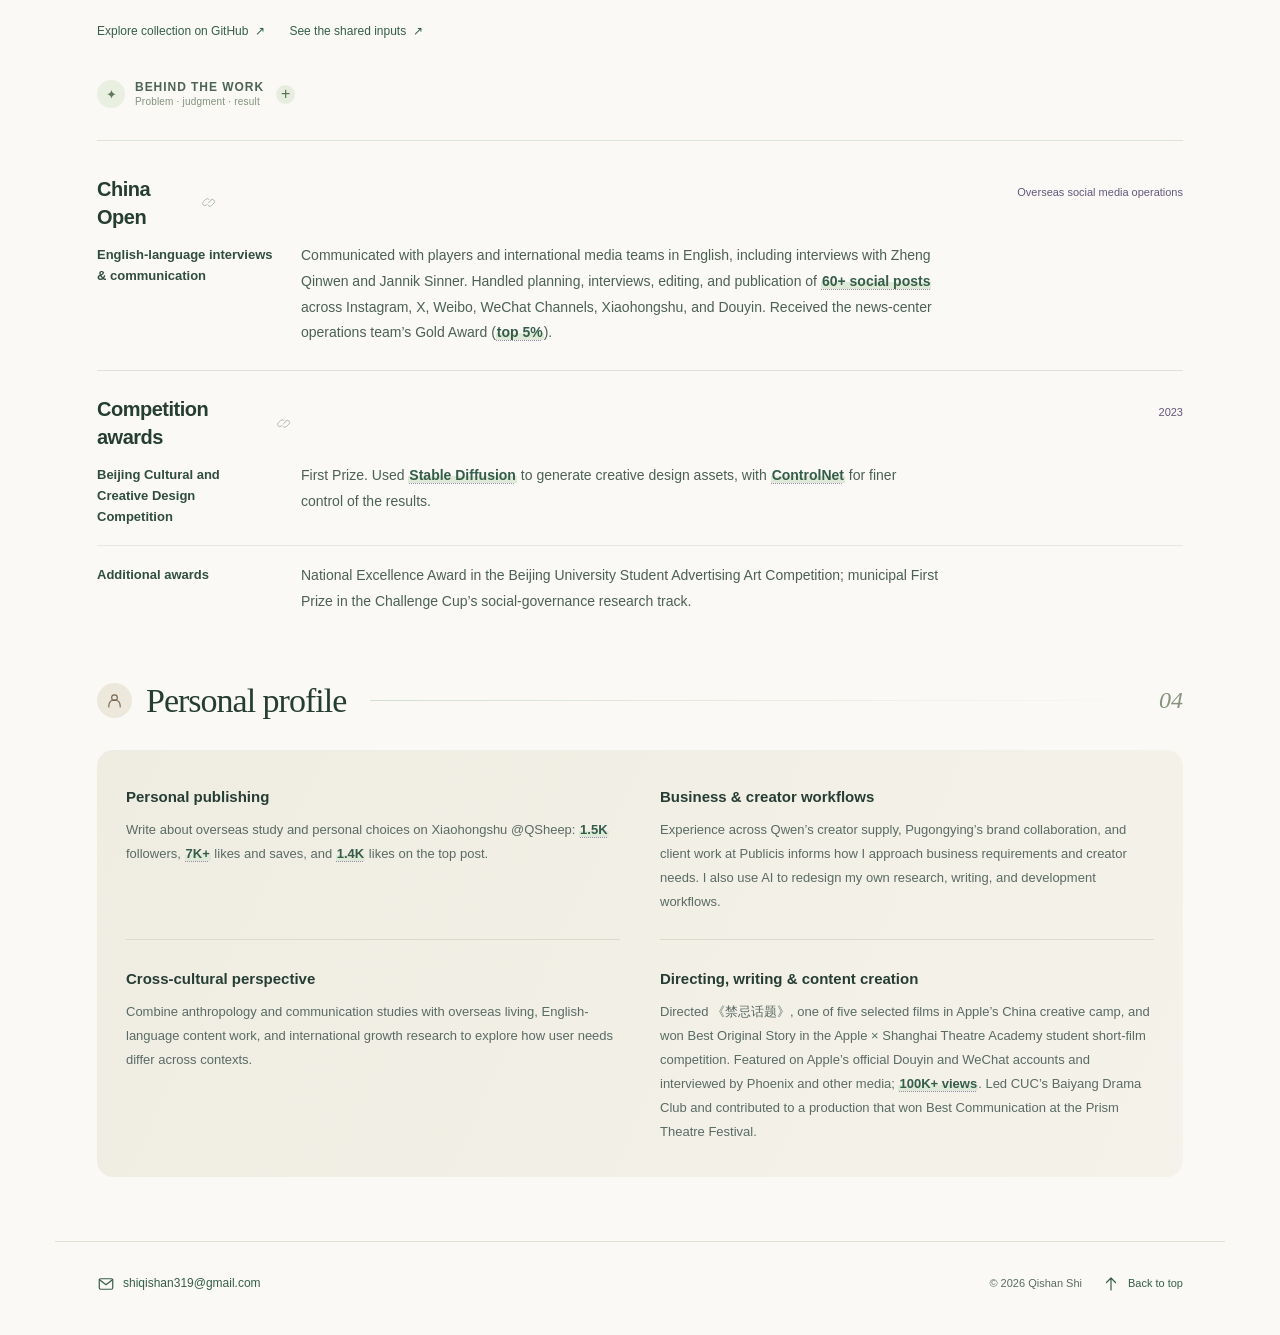
==== commit 02e9e627: "Showcase visual Skill collection with examples and source credits" ====
--- a/index.html
+++ b/index.html
@@ -1,6 +1,6 @@
 <!doctype html>
 <html lang="en"><head><meta charset="utf-8"><meta name="viewport" content="width=device-width, initial-scale=1"><title>Qishan Shi · AI Product</title>
-<meta name="description" content="Qishan Shi: AI agents and evaluation at Qwen, brand and creator workflows at Xiaohongshu, and independent product development."><meta name="theme-color" content="#faf9f6"><meta property="og:title" content="Qishan Shi · AI Product"><meta property="og:description" content="Skill evaluation, agent workflows, and independent product development."><meta property="og:type" content="website"><meta property="og:url" content="https://shiqishan319-glitch.github.io/"><link rel="icon" href="favicon.svg" type="image/svg+xml"><link rel="stylesheet" href="style.css?v=2e2c5e4d3e"><script src="script.js?v=d09903f050" defer></script><script src="bu-controller.js?v=c43ab5bc11" defer></script><script src="sheep-roam.js?v=3ab2f6f81c" defer></script><script src="sheep.js?v=6b297ec71f" defer></script><script src="content-editor.js?v=cda0ce8cf9" defer></script></head>
+<meta name="description" content="Qishan Shi: AI agents and evaluation at Qwen, brand and creator workflows at Xiaohongshu, and independent product development."><meta name="theme-color" content="#faf9f6"><meta property="og:title" content="Qishan Shi · AI Product"><meta property="og:description" content="Skill evaluation, agent workflows, and independent product development."><meta property="og:type" content="website"><meta property="og:url" content="https://shiqishan319-glitch.github.io/"><link rel="icon" href="favicon.svg" type="image/svg+xml"><link rel="stylesheet" href="style.css?v=7007452bb1"><script src="script.js?v=2310917277" defer></script><script src="bu-controller.js?v=c43ab5bc11" defer></script><script src="sheep-roam.js?v=3ab2f6f81c" defer></script><script src="sheep.js?v=0d2fba9c7f" defer></script><script src="content-editor.js?v=4c020d09f8" defer></script></head>
 <body><span class="sheep-dropping" aria-hidden="true" hidden><svg viewBox="0 0 28 20"><ellipse cx="14" cy="17" rx="12" ry="2" fill="#775d4520"/><ellipse cx="9" cy="13" rx="4.5" ry="3.5" fill="#92745d"/><ellipse cx="18" cy="13.5" rx="4.8" ry="3.5" fill="#80644f"/><ellipse cx="14" cy="8" rx="4.2" ry="3.7" fill="#a08369"/></svg></span><span class="meadow-grass" aria-hidden="true" hidden><svg viewBox="0 0 40 30" fill="none"><ellipse cx="20" cy="27" rx="17" ry="2" fill="#b6bd9633"/><path d="M20 27C15 22 10 17 4 17C9 22 11 26 12 27Z" fill="#899e73"/><path d="M19 27C16 15 13 10 10 7C11 17 10 23 14 27Z" fill="#708961"/><path d="M19 27C15 13 18 5 23 2C21 12 24 18 22 27Z" fill="#a5b47d"/><path d="M21 27C24 16 29 10 34 8C29 16 32 21 25 27Z" fill="#728f65"/><path d="M24 27C29 20 34 19 38 20C32 23 32 26 30 27Z" fill="#93aa75"/></svg></span><a class="skip" href="#education">Skip to content</a><div class="header-shell"><header class="site-header wrap"><div class="header-identity"><a class="brand" href="#home"><span class="brand-dot"></span>Qishan Shi</a><a class="header-cv" href="assets/Qishan-Shi-CV-English.pdf?v=b961bf7fb1" download="Qishan-Shi-CV-English.pdf" aria-label="Download CV (English PDF)" title="Download CV · English PDF" inert><svg class="icon" viewBox="0 0 24 24" fill="none" stroke="currentColor" stroke-width="1.6" stroke-linecap="round" stroke-linejoin="round" aria-hidden="true" focusable="false"><path d="M12 3v12m-4-4 4 4 4-4M4 16v4h16v-4"/></svg>CV</a></div><nav aria-label="Main navigation"><a href="#education">Education</a><a href="#experience">Experience</a><a href="#projects">Projects & awards</a><a href="#summary">Profile</a></nav></header><div class="reading-progress" aria-hidden="true"></div></div>
 <main class="wrap"><section class="hero" id="home" tabindex="-1"><div class="hero-copy"><div class="hero-kicker"><p class="eyebrow">AI Product · Agents, Evaluation &amp; Workflows</p><div class="sheep-home"><div class="sheep-companion" hidden><button type="button" class="sheep-project-prompt" hidden>About this project</button><button class="sheep-button" type="button" aria-label="Say hello to the little sheep" aria-describedby="sheep-help"><span class="sheep-bubble" aria-hidden="true"></span><svg aria-hidden="true" focusable="false" xmlns="http://www.w3.org/2000/svg" viewBox="0 0 265 265" role="img" class="bu-sheep" aria-labelledby="bu-title"><title id="bu-title">BU — clean rounded contours and soft shading</title><defs><clipPath id="part-body"><path d="M100.25,78.00L133.75,78.00Q135.00,78.00 136.18,78.41L163.21,87.73Q164.00,88.00 164.00,88.84L164.00,89.16Q164.00,90.00 164.70,90.47L166.30,91.53Q167.00,92.00 167.00,92.84L167.00,93.16Q167.00,94.00 167.70,94.47L168.96,95.31Q170.00,96.00 170.46,97.16L171.54,99.84Q172.00,101.00 172.80,101.96L181.20,112.04Q182.00,113.00 181.96,114.25L181.04,144.75Q181.00,146.00 182.23,146.21L185.77,146.79Q187.00,147.00 186.70,148.21L186.23,150.09Q186.00,151.00 186.84,151.42L187.16,151.58Q188.00,152.00 188.00,152.94L188.00,169.75Q188.00,171.00 186.81,171.40L186.19,171.60Q185.00,172.00 184.70,173.21L184.30,174.79Q184.00,176.00 182.88,176.56L181.12,177.44Q180.00,178.00 180.00,179.25L180.00,181.75Q180.00,183.00 178.96,183.69L178.04,184.31Q177.00,185.00 177.30,186.21L177.70,187.79Q178.00,189.00 176.79,189.30L175.21,189.70Q174.00,190.00 173.54,191.16L172.46,193.84Q172.00,195.00 170.75,195.00L170.25,195.00Q169.00,195.00 168.44,196.12L167.56,197.88Q167.00,199.00 165.76,198.88L158.24,198.12Q157.00,198.00 156.25,199.00L154.75,201.00Q154.00,202.00 152.75,202.00L152.25,202.00Q151.00,202.00 150.12,202.88L147.59,205.41Q147.00,206.00 147.00,206.84L147.00,207.16Q147.00,208.00 146.17,207.86L141.93,207.15Q141.00,207.00 140.58,207.84L140.42,208.16Q140.00,209.00 139.06,209.05L122.25,209.93Q121.00,210.00 119.77,209.75L117.23,209.25Q116.00,209.00 115.60,207.81L114.40,204.19Q114.00,203.00 112.75,203.00L112.19,203.00Q111.00,203.00 110.16,203.84L109.84,204.16Q109.00,205.00 107.81,205.00L82.25,205.00Q81.00,205.00 80.31,203.96L79.69,203.04Q79.00,202.00 77.81,202.40L74.19,203.60Q73.00,204.00 72.44,205.12L71.56,206.88Q71.00,208.00 69.75,207.93L53.94,207.05Q53.00,207.00 52.58,206.16L52.42,205.84Q52.00,205.00 51.06,205.00L50.19,205.00Q49.00,205.00 48.16,205.84L47.84,206.16Q47.00,207.00 45.98,206.39L43.07,204.64Q42.00,204.00 42.30,202.79L42.70,201.21Q43.00,200.00 41.88,199.44L39.75,198.38Q39.00,198.00 39.00,197.16L39.00,196.84Q39.00,196.00 38.41,195.41L34.88,191.88Q34.00,191.00 32.79,190.70L31.21,190.30Q30.00,190.00 30.00,188.75L30.00,187.25Q30.00,186.00 28.84,185.54L26.16,184.46Q25.00,184.00 25.00,182.75L25.00,168.25Q25.00,167.00 23.77,166.75L21.23,166.25Q20.00,166.00 20.00,164.75L20.00,164.25Q20.00,163.00 18.79,162.70L17.21,162.30Q16.00,162.00 15.75,160.77L15.25,158.23Q15.00,157.00 13.88,156.44L12.12,155.56Q11.00,155.00 11.00,153.75L11.00,138.25Q11.00,137.00 12.12,136.44L13.88,135.56Q15.00,135.00 15.00,133.75L15.00,133.25Q15.00,132.00 15.75,131.00L17.25,129.00Q18.00,128.00 19.21,127.70L20.79,127.30Q22.00,127.00 22.00,125.75L22.00,124.94Q22.00,124.00 21.16,123.58L20.84,123.42Q20.00,123.00 20.00,122.06L20.00,111.25Q20.00,110.00 20.88,109.12L24.12,105.88Q25.00,105.00 25.00,103.75L25.00,103.25Q25.00,102.00 26.12,101.44L27.88,100.56Q29.00,100.00 29.00,98.75L29.00,98.25Q29.00,97.00 30.19,96.60L30.81,96.40Q32.00,96.00 32.64,94.93L34.36,92.07Q35.00,91.00 36.23,90.75L38.77,90.25Q40.00,90.00 40.56,88.88L41.44,87.12Q42.00,86.00 43.25,86.00L55.75,86.00Q57.00,86.00 57.40,84.81L58.60,81.19Q59.00,80.00 60.25,80.00L80.75,80.00Q82.00,80.00 82.25,81.23L82.75,83.77Q83.00,85.00 84.25,85.00L84.75,85.00Q86.00,85.00 87.10,84.41L97.90,78.59Q99.00,78.00 100.25,78.00Z"/></clipPath><clipPath id="part-face"><path d="M152.25,55.00L157.75,55.00Q159.00,55.00 160.17,55.44L165.83,57.56Q167.00,58.00 168.25,58.00L170.75,58.00Q172.00,58.00 173.21,58.30L183.09,60.77Q184.00,61.00 184.42,61.84L184.58,62.16Q185.00,63.00 185.94,63.00L198.75,63.00Q200.00,63.00 200.00,64.25L200.00,66.75Q200.00,68.00 201.00,68.75L203.00,70.25Q204.00,71.00 204.18,72.24L204.82,76.76Q205.00,78.00 206.12,78.56L207.88,79.44Q209.00,80.00 209.00,81.25L209.00,82.75Q209.00,84.00 210.12,84.56L211.88,85.44Q213.00,86.00 213.00,87.25L213.00,87.81Q213.00,89.00 213.84,89.84L214.41,90.41Q215.00,91.00 215.00,91.84L215.00,92.16Q215.00,93.00 214.30,93.47L213.04,94.31Q212.00,95.00 212.88,95.88L214.12,97.12Q215.00,98.00 215.00,99.25L215.00,118.75Q215.00,120.00 213.84,120.46L211.16,121.54Q210.00,122.00 210.00,123.25L210.00,128.75Q210.00,130.00 208.84,130.46L206.16,131.54Q205.00,132.00 205.00,133.25L205.00,134.75Q205.00,136.00 203.79,136.30L202.21,136.70Q201.00,137.00 200.36,138.07L198.64,140.93Q198.00,142.00 196.75,142.00L196.25,142.00Q195.00,142.00 195.00,143.25L195.00,143.81Q195.00,145.00 194.16,145.84L193.84,146.16Q193.00,147.00 191.81,147.00L188.25,147.00Q187.00,147.00 186.44,148.12L184.56,151.88Q184.00,153.00 182.75,152.90L172.25,152.10Q171.00,152.00 170.25,153.00L168.75,155.00Q168.00,156.00 166.75,156.00L141.25,156.00Q140.00,156.00 139.44,154.88L138.56,153.12Q138.00,152.00 136.75,152.00L132.25,152.00Q131.00,152.00 130.31,150.96L129.69,150.04Q129.00,149.00 127.75,149.00L127.25,149.00Q126.00,149.00 125.60,147.81L125.40,147.19Q125.00,146.00 123.75,146.00L123.25,146.00Q122.00,146.00 121.70,144.79L121.30,143.21Q121.00,142.00 119.84,141.54L117.16,140.46Q116.00,140.00 116.00,138.75L116.00,137.25Q116.00,136.00 115.20,135.04L111.80,130.96Q111.00,130.00 111.00,128.75L111.00,127.94Q111.00,127.00 110.16,126.58L109.84,126.42Q109.00,126.00 108.97,125.06L108.03,91.25Q108.00,90.00 109.23,89.75L111.77,89.25Q113.00,89.00 113.18,87.76L113.82,83.24Q114.00,82.00 115.04,81.31L116.30,80.47Q117.00,80.00 117.00,79.16L117.00,78.84Q117.00,78.00 117.59,77.41L121.12,73.88Q122.00,73.00 122.64,71.93L127.36,64.07Q128.00,63.00 129.21,62.70L138.79,60.30Q140.00,60.00 141.14,59.48L149.86,55.52Q151.00,55.00 152.25,55.00Z"/></clipPath><clipPath id="part-tuft"><path d="M139.25,16.00L159.75,16.00Q161.00,16.00 161.56,17.12L162.44,18.88Q163.00,20.00 164.23,20.25L166.77,20.75Q168.00,21.00 168.00,22.25L168.00,22.75Q168.00,24.00 169.25,24.00L170.75,24.00Q172.00,24.00 172.30,22.79L172.70,21.21Q173.00,20.00 174.25,20.00L188.75,20.00Q190.00,20.00 190.56,21.12L191.44,22.88Q192.00,24.00 193.24,24.18L197.76,24.82Q199.00,25.00 199.40,26.19L199.60,26.81Q200.00,28.00 201.07,28.64L203.93,30.36Q205.00,31.00 205.00,32.25L205.00,32.75Q205.00,34.00 206.07,34.64L208.93,36.36Q210.00,37.00 210.00,38.25L210.00,50.81Q210.00,52.00 209.16,52.84L208.84,53.16Q208.00,54.00 208.17,55.18L208.82,59.76Q209.00,61.00 207.76,61.18L203.24,61.82Q202.00,62.00 201.38,63.09L198.62,67.91Q198.00,69.00 196.75,69.00L181.94,69.00Q181.00,69.00 180.58,68.16L180.42,67.84Q180.00,67.00 179.06,67.00L178.25,67.00Q177.00,67.00 176.75,68.23L176.25,70.77Q176.00,72.00 174.81,72.40L174.19,72.60Q173.00,73.00 172.31,74.04L169.69,77.96Q169.00,79.00 167.75,79.00L165.25,79.00Q164.00,79.00 163.60,80.19L163.40,80.81Q163.00,82.00 161.96,82.69L161.04,83.31Q160.00,84.00 158.75,84.00L144.25,84.00Q143.00,84.00 142.25,83.00L140.71,80.95Q140.00,80.00 139.16,80.84L138.84,81.16Q138.00,82.00 138.00,83.19L138.00,84.75Q138.00,86.00 137.00,86.75L127.00,94.25Q126.00,95.00 124.75,95.00L115.25,95.00Q114.00,95.00 112.88,95.56L111.12,96.44Q110.00,97.00 109.25,96.00L107.75,94.00Q107.00,93.00 106.12,93.88L103.88,96.12Q103.00,97.00 101.76,96.84L96.24,96.16Q95.00,96.00 94.31,97.04L93.69,97.96Q93.00,99.00 91.75,99.00L90.25,99.00Q89.00,99.00 88.31,97.96L87.69,97.04Q87.00,96.00 85.75,96.00L85.25,96.00Q84.00,96.00 83.70,94.79L83.30,93.21Q83.00,92.00 81.79,91.70L80.21,91.30Q79.00,91.00 78.44,89.88L77.56,88.12Q77.00,87.00 77.00,85.75L77.00,68.25Q77.00,67.00 78.21,66.70L79.79,66.30Q81.00,66.00 81.30,64.79L81.70,63.21Q82.00,62.00 83.19,61.60L83.81,61.40Q85.00,61.00 85.69,59.96L88.31,56.04Q89.00,55.00 90.24,54.82L94.76,54.18Q96.00,54.00 96.00,52.75L96.00,44.25Q96.00,43.00 97.21,42.70L98.79,42.30Q100.00,42.00 100.46,40.84L101.54,38.16Q102.00,37.00 103.25,37.00L104.75,37.00Q106.00,37.00 106.40,35.81L107.60,32.19Q108.00,31.00 109.25,31.00L122.75,31.00Q124.00,31.00 124.00,29.75L124.00,28.25Q124.00,27.00 125.23,26.75L127.77,26.25Q129.00,26.00 129.40,24.81L130.60,21.19Q131.00,20.00 132.25,20.00L135.75,20.00Q137.00,20.00 137.30,18.79L137.70,17.21Q138.00,16.00 139.25,16.00Z"/></clipPath><clipPath id="part-ear-l"><path d="M106.24,78.18L117.76,79.82Q119.00,80.00 119.61,81.09L123.39,87.91Q124.00,89.00 124.00,90.25L124.00,92.75Q124.00,94.00 122.96,94.69L121.70,95.53Q121.00,96.00 121.00,96.84L121.00,97.16Q121.00,98.00 120.45,98.64L115.81,104.05Q115.00,105.00 114.94,106.25L114.06,125.75Q114.00,127.00 112.75,127.00L110.25,127.00Q109.00,127.00 109.00,128.25L109.00,130.75Q109.00,132.00 108.00,132.75L106.00,134.25Q105.00,135.00 104.60,136.19L104.40,136.81Q104.00,138.00 102.75,138.00L102.25,138.00Q101.00,138.00 100.25,139.00L95.75,145.00Q95.00,146.00 93.75,146.06L76.25,146.94Q75.00,147.00 74.75,145.77L74.25,143.23Q74.00,142.00 72.84,141.54L70.16,140.46Q69.00,140.00 68.92,138.75L68.08,125.25Q68.00,124.00 68.98,123.22L72.02,120.78Q73.00,120.00 73.00,118.75L73.00,118.25Q73.00,117.00 74.04,116.31L74.96,115.69Q76.00,115.00 76.00,113.75L76.00,113.25Q76.00,112.00 77.19,111.60L77.81,111.40Q79.00,111.00 79.30,109.79L79.80,107.81Q80.00,107.00 80.84,107.00L81.16,107.00Q82.00,107.00 82.38,106.25L83.44,104.12Q84.00,103.00 85.12,102.44L86.88,101.56Q88.00,101.00 88.00,99.75L88.00,92.94Q88.00,92.00 88.84,91.58L89.16,91.42Q90.00,91.00 90.89,91.30L94.81,92.60Q96.00,93.00 96.00,91.75L96.00,87.25Q96.00,86.00 96.93,85.17L104.07,78.83Q105.00,78.00 106.24,78.18Z"/></clipPath><clipPath id="part-ear-r"><path d="M203.25,56.06L220.75,56.94Q222.00,57.00 222.96,57.80L227.04,61.20Q228.00,62.00 229.25,62.00L232.75,62.00Q234.00,62.00 234.30,63.21L234.70,64.79Q235.00,66.00 236.16,66.46L238.84,67.54Q240.00,68.00 240.00,69.25L240.00,70.75Q240.00,72.00 241.16,72.46L243.84,73.54Q245.00,74.00 245.00,75.25L245.00,86.75Q245.00,88.00 244.00,88.75L242.00,90.25Q241.00,91.00 240.60,92.19L240.40,92.81Q240.00,94.00 238.81,94.40L238.19,94.60Q237.00,95.00 236.60,96.19L236.40,96.81Q236.00,98.00 234.75,98.00L220.25,98.00Q219.00,98.00 218.44,96.88L217.56,95.12Q217.00,94.00 215.76,94.16L210.24,94.84Q209.00,95.00 208.25,94.00L206.75,92.00Q206.00,91.00 206.00,89.75L206.00,87.25Q206.00,86.00 205.00,85.25L203.00,83.75Q202.00,83.00 201.60,81.81L201.40,81.19Q201.00,80.00 199.75,80.00L195.25,80.00Q194.00,80.00 193.01,79.23L185.99,73.77Q185.00,73.00 184.75,71.77L183.25,64.23Q183.00,63.00 184.02,62.27L188.98,58.73Q190.00,58.00 191.24,58.16L196.76,58.84Q198.00,59.00 199.00,58.25L201.00,56.75Q202.00,56.00 203.25,56.06Z"/></clipPath><clipPath id="part-leg-bl"><path d="M45.25,174.00L67.75,174.00Q69.00,174.00 69.78,174.98L72.22,178.02Q73.00,179.00 73.00,180.25L73.00,228.75Q73.00,230.00 72.36,231.07L67.64,238.93Q67.00,240.00 65.75,240.00L51.25,240.00Q50.00,240.00 49.70,238.79L49.30,237.21Q49.00,236.00 47.88,235.44L46.12,234.56Q45.00,234.00 44.90,232.75L43.10,210.25Q43.00,209.00 41.96,208.31L41.04,207.69Q40.00,207.00 40.00,205.75L40.00,180.25Q40.00,179.00 40.78,178.02L43.22,174.98Q44.00,174.00 45.25,174.00Z"/></clipPath><clipPath id="part-leg-br"><path d="M73.25,174.00L82.75,174.00Q84.00,174.00 84.78,174.98L87.22,178.02Q88.00,179.00 88.00,180.25L88.00,205.75Q88.00,207.00 86.96,207.69L86.04,208.31Q85.00,209.00 85.00,210.25L85.00,224.75Q85.00,226.00 83.79,226.30L82.21,226.70Q81.00,227.00 80.44,228.12L79.56,229.88Q79.00,231.00 77.75,231.00L75.25,231.00Q74.00,231.00 73.70,229.79L73.30,228.21Q73.00,227.00 71.84,226.54L69.16,225.46Q68.00,225.00 68.00,223.75L68.00,180.25Q68.00,179.00 68.78,178.02L71.22,174.98Q72.00,174.00 73.25,174.00Z"/></clipPath><clipPath id="part-leg-fl"><path d="M124.25,174.00L147.75,174.00Q149.00,174.00 149.78,174.98L152.22,178.02Q153.00,179.00 153.00,180.25L153.00,231.06Q153.00,232.00 152.16,232.42L151.84,232.58Q151.00,233.00 150.77,233.91L150.30,235.79Q150.00,237.00 148.79,237.30L147.21,237.70Q146.00,238.00 145.70,239.21L145.30,240.79Q145.00,242.00 143.75,242.00L132.25,242.00Q131.00,242.00 130.60,240.81L130.40,240.19Q130.00,239.00 128.88,238.44L127.12,237.56Q126.00,237.00 126.00,235.75L126.00,228.25Q126.00,227.00 124.84,226.54L122.16,225.46Q121.00,225.00 121.00,223.75L121.00,211.19Q121.00,210.00 120.16,209.16L119.84,208.84Q119.00,208.00 119.00,206.81L119.00,180.25Q119.00,179.00 119.78,178.02L122.22,174.98Q123.00,174.00 124.25,174.00Z"/></clipPath><clipPath id="part-leg-fr"><path d="M153.25,174.00L165.75,174.00Q167.00,174.00 167.78,174.98L170.22,178.02Q171.00,179.00 171.00,180.25L171.00,205.75Q171.00,207.00 169.96,207.69L169.04,208.31Q168.00,209.00 168.00,210.25L168.00,227.75Q168.00,229.00 166.88,229.56L163.12,231.44Q162.00,232.00 160.75,232.00L154.25,232.00Q153.00,232.00 152.31,230.96L151.69,230.04Q151.00,229.00 149.81,228.60L149.19,228.40Q148.00,228.00 148.00,226.75L148.00,180.25Q148.00,179.00 148.78,178.02L151.22,174.98Q152.00,174.00 153.25,174.00Z"/></clipPath><filter id="bu-soft-shade" x="-15%" y="-15%" width="130%" height="130%" color-interpolation-filters="sRGB"><feGaussianBlur stdDeviation="0.65"/></filter><clipPath id="bu-eye-l"><ellipse class="bu-aperture-left" cx="138" cy="116.7" rx="11.7" ry="15.7"/></clipPath><clipPath id="bu-eye-r"><ellipse class="bu-aperture-right" cx="191.1" cy="98.7" rx="11" ry="15.6"/></clipPath></defs><style>
   .bu-sheep{--lift:0px;--squash:1;--stretch:1;--tilt:0deg;--head-y:0px;--head-x:0px;--ear-l:0deg;--ear-r:0deg;--leg-fl:0deg;--leg-fr:0deg;--leg-bl:0deg;--leg-br:0deg;--tuck:0px;--lid:0;--closed:0;--happy:0;--mouth:0;--smile:1;--mouth-y:1;--cheek:0;--grass:0;--grass-x:0px;--grass-r:0deg;--sleep:0;--heart:0;--shadow:1;--gaze-x:0px;--gaze-y:0px;--look-tilt:0deg}
@@ -42,6 +42,6 @@
 </div><div class="hero-footnote"><span>PRODUCT × CREATIVITY × ANTHROPOLOGY</span><a href="#experience">Explore my work <span aria-hidden="true">↓</span></a></div></section>
 <section class="resume-section" id="education" tabindex="-1"><div class="section-heading"><span class="section-number"><svg class="icon" viewBox="0 0 24 24" fill="none" stroke="currentColor" stroke-width="1.6" stroke-linecap="round" stroke-linejoin="round" aria-hidden="true" focusable="false"><path d="m3 9 9-5 9 5-9 5-9-5Z"/><path d="M7 12v5c3 2 7 2 10 0v-5M21 9v7"/></svg></span><h2>Education</h2><span class="heading-line"></span><span class="section-index" aria-hidden="true">01</span></div><div class="education-grid"><article class="education-card"><div class="school-top"><div class="school-identity"><span class="organization-logo"><img src="assets/logos/lse.svg" alt="" width="44" height="44" decoding="async"></span><span class="school-label">LSE</span></div><span class="date">Sep 2025 – Dec 2026 (expected)</span></div><h3>London School of Economics and Political Science</h3><p class="degree">Master’s studies · Social Anthropology</p><p class="distinction">IELTS 7.0 · Speaking 7.0</p><p class="courses"><strong>Coursework:</strong> Psychological Anthropology (Distinction), Anthropology of Religion (Distinction), Digital Anthropology, Gender and Kinship, Anthropological Research Methods.</p></article><article class="education-card"><div class="school-top"><div class="school-identity"><span class="organization-logo"><img src="assets/logos/cuc.jpg" alt="" width="44" height="44" decoding="async"></span><span class="school-label">CUC</span></div><span class="date">Sep 2021 – Jul 2025</span></div><h3>Communication University of China</h3><p class="degree">Bachelor’s degree · Communication</p><p class="distinction">GPA 3.87 / 4.0 · Ranked 1 / 56 · National Scholarship</p><p class="courses"><strong>Coursework:</strong> Global Communication, Data Visualization, Introduction to Statistics, Digital Media Marketing Strategy, Journalism Ethics and Media Regulation, Cross-cultural Multimedia News Editing.</p></article></div></section>
 <section class="resume-section" id="experience" tabindex="-1"><div class="section-heading"><span class="section-number"><svg class="icon" viewBox="0 0 24 24" fill="none" stroke="currentColor" stroke-width="1.6" stroke-linecap="round" stroke-linejoin="round" aria-hidden="true" focusable="false"><rect x="3" y="7" width="18" height="14" rx="2"/><path d="M8 7V5a2 2 0 0 1 2-2h4a2 2 0 0 1 2 2v2M3 12c6 4 12 4 18 0M10 13v3h4v-3"/></svg></span><h2>Internship experience</h2><span class="heading-line"></span><span class="section-index" aria-hidden="true">02</span></div><div class="experience-list"><article class="experience-entry" id="qwen-experience"><header class="entry-header"><div class="organization"><span class="organization-logo"><img src="assets/logos/qwen.png" alt="" width="44" height="44" decoding="async"></span><div class="organization-copy"><h3>Alibaba · Qwen</h3><p class="entry-role">AI Creative Product Intern · Agents</p></div></div><span class="date">Jun 2026 – Present</span></header><p class="intro">Worked on video-creation agents, Skill evaluation, creator onboarding, and early-stage overseas growth.</p><section class="work-project" id="agent-teams" tabindex="-1"><div class="project-heading"><span class="project-number">PROJECT 01</span><div class="project-title-row"><h4>Qwen Create <span class="term-tip" tabindex="0" aria-describedby="tip-1"><span class="evidence">Agent Teams</span><span class="tooltip-pop" id="tip-1" role="tooltip">A group of coordinated AI agents working across the steps of video creation.</span></span></h4><a class="permalink" href="#agent-teams" aria-label="Link to Qwen Create Agent Teams" title="Link to this project"><svg class="icon" viewBox="0 0 24 24" fill="none" stroke="currentColor" stroke-width="1.6" stroke-linecap="round" stroke-linejoin="round" aria-hidden="true" focusable="false"><path d="m10 13 4-4m-6 6-1 1a3.5 3.5 0 0 1-5-5l4-4a3.5 3.5 0 0 1 5 0m2 2 1-1a3.5 3.5 0 0 1 5 5l-4 4a3.5 3.5 0 0 1-5 0"/></svg></a></div><p>A <span class="term-tip" tabindex="0" aria-describedby="tip-2"><span class="evidence">multi-agent system</span><span class="tooltip-pop" id="tip-2" role="tooltip">A system where multiple specialized AI agents coordinate to complete a larger task.</span></span> for end-to-end video creation</p></div><p class="intro">Built and evaluated reusable Skills for short-form storytelling and commerce videos, while improving workflow reliability and supporting new generation models.</p><ul class="bullet-list"><li class="has-label"><strong class="bullet-label">Skill evaluation system</strong><p>Built layered test sets, evaluation criteria, and an automated execution platform to make manual Skill reviews more consistent and efficient. Generated <span class="term-tip" tabindex="0" aria-describedby="tip-3"><span class="evidence">Skill-specific instructions</span><span class="tooltip-pop" id="tip-3" role="tooltip">Test tasks are tailored to each Skill’s intended capability and use case, including short-form drama and commerce content.</span></span>; compared no-Skill baselines and Skill versions under fixed model and tool conditions. Evaluated individual steps and complete task outcomes, then used tool-call traces to locate failures. The internally launched platform covers <span class="term-tip" tabindex="0" aria-describedby="tip-4"><span class="evidence">100+ Skills</span><span class="tooltip-pop" id="tip-4" role="tooltip">Evaluation coverage: more than 100 Skills and their versions. This is separate from the number supplied through the creation workflow.</span></span>.</p></li><li class="has-label"><strong class="bullet-label">Skill creation &amp; author onboarding</strong><p>Helped launch an agent that turns canvas nodes, connections, inputs, outputs, and parameters into editable Skill drafts. Used multimodal understanding to break down shot structure, source assets, and creative choices, supporting <span class="term-tip" tabindex="0" aria-describedby="tip-5"><span class="evidence">50+ reusable Skills</span><span class="tooltip-pop" id="tip-5" role="tooltip">Reusable Skills supplied through the creation work, distinct from evaluation coverage.</span></span>. Prepared creator guidance, submission standards, and reference packs to help external authors turn their expertise into reusable Skills.</p></li><li class="has-label"><strong class="bullet-label">Short-form storytelling workflows</strong><p>Built a specialized Agent Team from creator needs and storytelling patterns. Defined <span class="term-tip" tabindex="0" aria-describedby="tip-6"><span class="evidence">structured handoffs</span><span class="tooltip-pop" id="tip-6" role="tooltip">Explicit intermediate outputs passed between agents, so the next stage receives the information it needs.</span></span>, review checkpoints, targeted rework, and retry limits. Iterated on context gaps and inconsistent outputs across workflow stages.</p></li><li class="has-label"><strong class="bullet-label">Runtime context optimization</strong><p>Separated information needed for later steps from compressible conversation history and tool-call detail. Designed a <span class="term-tip" tabindex="0" aria-describedby="tip-7"><span class="evidence">Subagent</span><span class="tooltip-pop" id="tip-7" role="tooltip">A helper agent assigned a focused task; here, extracting useful information from conversation history.</span></span> to summarize history, reducing long-task <span class="term-tip" tabindex="0" aria-describedby="tip-8"><span class="evidence">token usage by 5%</span><span class="tooltip-pop" id="tip-8" role="tooltip">Reduction in total token usage for the long tasks evaluated after context optimization.</span></span>.</p></li><li class="has-label"><strong class="bullet-label">New model adaptation &amp; testing</strong><p>Adapted Skill interfaces and model routing for Wan 3.0 and Qwen Image 3.0, separating reusable workflows from model-specific calls. During Wan 3.0 testing, coordinated <span class="term-tip" tabindex="0" aria-describedby="tip-9"><span class="evidence">30 comparative test cases</span><span class="tooltip-pop" id="tip-9" role="tooltip">Side-by-side generation cases reviewed with creators during the model’s internal testing.</span></span> with creators and documented strengths and priority issues. Used off-peak scheduling and task prioritization during generation bottlenecks; the wider creator rollout produced <span class="term-tip" tabindex="0" aria-describedby="tip-10"><span class="evidence">1,200+ pieces of content published</span><span class="tooltip-pop" id="tip-10" role="tooltip">Total content published by participating creators across platforms during the coordinated rollout.</span></span>.</p></li></ul><details class="project-details behind-work"><summary><span class="notebook-summary-mark" aria-hidden="true">✦</span><span class="notebook-summary-copy"><b>Behind the work</b><small>Problem · judgment · result</small></span><span class="expand-icon" aria-hidden="true">+</span></summary><div class="notebook-fold"><div class="notebook-trail" aria-label="Project reasoning flow"><span class="notebook-trail-item"><b>01</b>Define the task</span><span class="notebook-trail-item"><b>02</b>Compare outputs</span><span class="notebook-trail-item"><b>03</b>Trace the failure</span></div><div class="notebook-stages"><article class="notebook-stage"><span class="notebook-stage-number">01</span><h5>The problem</h5><p>Manual reviews varied in criteria and took time. Different Skills also needed different test tasks: one generic instruction could not represent every creative use case.</p></article><article class="notebook-stage"><span class="notebook-stage-number">02</span><h5>The judgment</h5><p>Tailor instructions and criteria to the Skill, then fix model and tool conditions within each comparison. Review both individual outputs and the completed task; inspect tool-call traces when results fall short.</p></article><article class="notebook-stage"><span class="notebook-stage-number">03</span><h5>The result</h5><p>An internal platform covers 100+ Skills and their versions. Separately, the creation workflow supports 50+ reusable Skills, with guidance and submission standards for external authors.</p></article></div></div></details></section><section class="work-project" id="overseas-product" tabindex="-1"><div class="project-heading"><span class="project-number">PROJECT 02</span><div class="project-title-row"><h4>Qwen Create: overseas product exploration</h4><a class="permalink" href="#overseas-product" aria-label="Link to Qwen Create: overseas product exploration" title="Link to this project"><svg class="icon" viewBox="0 0 24 24" fill="none" stroke="currentColor" stroke-width="1.6" stroke-linecap="round" stroke-linejoin="round" aria-hidden="true" focusable="false"><path d="m10 13 4-4m-6 6-1 1a3.5 3.5 0 0 1-5-5l4-4a3.5 3.5 0 0 1 5 0m2 2 1-1a3.5 3.5 0 0 1 5 5l-4 4a3.5 3.5 0 0 1-5 0"/></svg></a></div><p>Market research, marketing evaluation &amp; growth feature selection</p></div><p class="intro">Connected what the agent could produce with overseas search demand to identify useful entry points for an early-stage creative product.</p><ul class="bullet-list"><li class="has-label"><strong class="bullet-label">Market research &amp; entry strategy</strong><p>Compared existing <span class="term-tip" tabindex="0" aria-describedby="tip-11"><span class="evidence">organic traffic</span><span class="tooltip-pop" id="tip-11" role="tooltip">Visits from unpaid search results.</span></span>, regional purchasing power, and acquisition costs across candidate markets. Helped identify North America as the initial market.</p></li><li class="has-label"><strong class="bullet-label">Overseas marketing evaluation</strong><p>Participated in agent evaluation for North American and Latin American commerce and advertising scenarios. Authored the analysis across intent understanding, marketing scripts, visuals, and editing, identifying suitable use cases, capability limits, and improvement priorities.</p></li><li class="has-label"><strong class="bullet-label">SEO research &amp; growth feature selection</strong><p>Used search demand and conversion potential to prioritize background removal and AI face swap. Found that some features popular in China, such as old-photo restoration and people removal, had limited North American search demand and were more suitable for display-ad creative. Worked with product and growth teams on feature development and campaign direction; the beta recorded <span class="term-tip" tabindex="0" aria-describedby="tip-12"><span class="evidence">18% weekly user growth</span><span class="tooltip-pop" id="tip-12" role="tooltip">Weekly growth in the beta user base during the product and growth teams’ rollout.</span></span>.</p></li></ul><details class="project-details behind-work"><summary><span class="notebook-summary-mark" aria-hidden="true">✦</span><span class="notebook-summary-copy"><b>Behind the work</b><small>Problem · judgment · result</small></span><span class="expand-icon" aria-hidden="true">+</span></summary><div class="notebook-fold"><div class="notebook-trail" aria-label="Project reasoning flow"><span class="notebook-trail-item"><b>01</b>Product capability</span><span class="notebook-trail-item"><b>02</b>Search demand</span><span class="notebook-trail-item"><b>03</b>Feature selection</span></div><div class="notebook-stages"><article class="notebook-stage"><span class="notebook-stage-number">01</span><h5>The problem</h5><p>A feature that attracts users in China may not have comparable search demand in North America. Product capability alone does not establish an acquisition opportunity.</p></article><article class="notebook-stage"><span class="notebook-stage-number">02</span><h5>The judgment</h5><p>Combine marketing-video evaluation with regional traffic, search demand, and conversion potential. Distinguish features people actively search for from features that work better as advertising creative.</p></article><article class="notebook-stage"><span class="notebook-stage-number">03</span><h5>The result</h5><p>Prioritized background removal and AI face swap, informing feature development and campaign direction. During the teams’ rollout, the beta recorded 18% weekly user growth.</p></article></div></div></details></section></article><article class="experience-entry" id="creator-platform"><header class="entry-header"><div class="organization"><span class="organization-logo"><img src="assets/logos/xiaohongshu.png" alt="" width="44" height="44" decoding="async"></span><div class="organization-copy"><h3>Xiaohongshu · Pugongying</h3><p class="entry-role">Brand &amp; Creator Product Intern · Commercial Product Strategy</p></div></div><span class="date">Feb – Jun 2024</span></header><p class="intro">Helped brands find suitable creators, made collaboration rules more flexible, and connected creators with commercial opportunities.</p><ul class="bullet-list"><li class="has-label"><strong class="bullet-label">Creator tagging &amp; search analysis</strong><p>Contributed to creator-tag reviews, including <span class="term-tip" tabindex="0" aria-describedby="tip-13"><span class="evidence">periodic and time-sensitive labels</span><span class="tooltip-pop" id="tip-13" role="tooltip">Labels capture temporary or recurring creator contexts, such as pregnancy-related content or exam seasons.</span></span>. Analyzed search results and collaboration cases to identify matching gaps, reviewed failure cases, and tracked A/B experiments. Search CTR was <span class="term-tip" tabindex="0" aria-describedby="tip-14"><span class="evidence">21% versus 18%</span><span class="tooltip-pop" id="tip-14" role="tooltip">Search-result click-through rate: 21% in the experiment group and 18% in the control group.</span></span>; post-search order conversion was <span class="term-tip" tabindex="0" aria-describedby="tip-15"><span class="evidence">4.4% versus 4.0%</span><span class="tooltip-pop" id="tip-15" role="tooltip">Post-search order conversion: 4.4% in the experiment group and 4.0% in the control group.</span></span>.</p></li><li class="has-label"><strong class="bullet-label">Collaboration product improvements</strong><p>Analyzed client budgets, transaction limits, and the existing collaboration flow. Tested rule boundaries and risks through phased changes before helping productize negotiated minimum prices, larger collaboration capacity, custom timing, and targeted creator invitations. Supported requests worth <span class="term-tip" tabindex="0" aria-describedby="tip-16"><span class="evidence">RMB 3 million+</span><span class="tooltip-pop" id="tip-16" role="tooltip">Value of client demand supported by the collaboration-product changes.</span></span>; the number of collaborating creators grew <span class="term-tip" tabindex="0" aria-describedby="tip-17"><span class="evidence">135%</span><span class="tooltip-pop" id="tip-17" role="tooltip">Reported growth in collaborating creators following the feature changes.</span></span>.</p></li><li class="has-label"><strong class="bullet-label">Creator opportunities &amp; campaigns</strong><p>Addressed demand not yet covered by platform features through creator supply and opportunity matching, including 618 Spark Gala and home-renovation creator recruitment. Brand collaboration orders grew <span class="term-tip" tabindex="0" aria-describedby="tip-18"><span class="evidence">25% month over month</span><span class="tooltip-pop" id="tip-18" role="tooltip">Reported month-over-month growth in brand collaboration orders during the campaign.</span></span>. Recommended creators represented <span class="term-tip" tabindex="0" aria-describedby="tip-19"><span class="evidence">2% of the pool</span><span class="tooltip-pop" id="tip-19" role="tooltip">Share of the overall creator pool represented by recommended creators.</span></span> and contributed <span class="term-tip" tabindex="0" aria-describedby="tip-20"><span class="evidence">11% of order value</span><span class="tooltip-pop" id="tip-20" role="tooltip">Share of order value associated with the recommended creators.</span></span>, helping <span class="term-tip" tabindex="0" aria-describedby="tip-21"><span class="evidence">400+ creators</span><span class="tooltip-pop" id="tip-21" role="tooltip">More than 400 creators received their first commercial order through these activities.</span></span> receive their first brand deal.</p></li></ul></article><article class="experience-entry" id="publicis"><header class="entry-header"><div class="organization"><span class="organization-logo"><img src="assets/logos/publicis.png" alt="" width="44" height="44" decoding="async"></span><div class="organization-copy"><h3>Publicis Groupe</h3><p class="entry-role">Brand Operations Intern</p></div></div><span class="date">Aug – Nov 2023</span></header><p class="intro">Supported Changi Airport and Pepsi through digital proposals, audience strategies, and hands-on marketing content production.</p><ul class="bullet-list"><li class="has-label"><strong class="bullet-label">Digital product proposals</strong><p>Designed digital features and conducted social media analysis for Changi Airport’s China proposal. Based on Chinese users’ mobile-platform habits and overseas shopping behavior, proposed platform-based touchpoints in place of website-led traffic. Mapped platform roles and touchpoint improvements; the recommendations were adopted by the project strategist.</p></li><li class="has-label"><strong class="bullet-label">Marketing content &amp; creator campaigns</strong><p>Developed creator communication strategies and filmed and edited content with leading and local lifestyle creators. Published videos generated <span class="term-tip" tabindex="0" aria-describedby="tip-22"><span class="evidence">1M+ impressions</span><span class="tooltip-pop" id="tip-22" role="tooltip">More than one million cumulative impressions on Douyin across the published campaign videos.</span></span> and <span class="term-tip" tabindex="0" aria-describedby="tip-23"><span class="evidence">150K+ interactions</span><span class="tooltip-pop" id="tip-23" role="tooltip">More than 150,000 cumulative interactions on Douyin across the campaign videos.</span></span>. Audience-selection and video-content approaches were reused in subsequent brand proposals.</p></li></ul></article></div></section>
-<section class="resume-section" id="projects" tabindex="-1"><div class="section-heading"><span class="section-number"><svg class="icon" viewBox="0 0 24 24" fill="none" stroke="currentColor" stroke-width="1.6" stroke-linecap="round" stroke-linejoin="round" aria-hidden="true" focusable="false"><path d="M8 3h8v5a4 4 0 0 1-8 0V3ZM8 5H4v2a4 4 0 0 0 4 4m8-6h4v2a4 4 0 0 1-4 4M12 12v5m-4 4v-2a2 2 0 0 1 2-2h4a2 2 0 0 1 2 2v2H8Z"/></svg></span><h2>Projects & awards</h2><span class="heading-line"></span><span class="section-index" aria-hidden="true">03</span></div><article class="standalone-project" id="creator-assistant" tabindex="-1"><header class="entry-header"><div class="project-title-row"><h3>Creator Research &amp; Writing Assistant</h3><a class="permalink" href="#creator-assistant" aria-label="Link to Creator Research &amp; Writing Assistant" title="Link to this project"><svg class="icon" viewBox="0 0 24 24" fill="none" stroke="currentColor" stroke-width="1.6" stroke-linecap="round" stroke-linejoin="round" aria-hidden="true" focusable="false"><path d="m10 13 4-4m-6 6-1 1a3.5 3.5 0 0 1-5-5l4-4a3.5 3.5 0 0 1 5 0m2 2 1-1a3.5 3.5 0 0 1 5 5l-4 4a3.5 3.5 0 0 1-5 0"/></svg></a></div><span class="project-label">Independent project · Built with LangGraph</span></header><div class="project-workflow" aria-label="Assistant workflow"><span>Account diagnosis</span><i aria-hidden="true"></i><span>Audience simulation</span><i aria-hidden="true"></i><span>Topic &amp; draft feedback</span></div><ul class="bullet-list"><li><p>Built a <span class="term-tip" tabindex="0" aria-describedby="tip-24"><span class="evidence">LangGraph</span><span class="tooltip-pop" id="tip-24" role="tooltip">A framework used to organize stateful agent workflows and communication between steps.</span></span> multi-agent system for smaller creators with a few successful posts but no repeatable approach. Uses past posts and reader feedback to diagnose effective topics, content structures, and audiences. Derives audience profiles from follower behavior, then has agents simulate responses and discuss candidate content for iterative feedback and co-creation. An initial trial across <span class="term-tip" tabindex="0" aria-describedby="tip-25"><span class="evidence">3 accounts and 20+ posts</span><span class="tooltip-pop" id="tip-25" role="tooltip">Initial application across three creator accounts and more than 20 posts.</span></span> saw <span class="term-tip" tabindex="0" aria-describedby="tip-26"><span class="evidence">approximately 18% higher average readership</span><span class="tooltip-pop" id="tip-26" role="tooltip">Observed change in average readership during the initial trial; other factors may also affect post performance.</span></span>.</p></li></ul><figure class="project-demo"><figcaption><h4>See the workspace in action</h4><p class="demo-meta">42-second walkthrough · Chinese interface · Silent video</p></figcaption><video controls playsinline preload="none" width="1920" height="1080" poster="assets/creator-assistant-poster.jpg" src="assets/creator-assistant-demo.mp4" aria-label="See the workspace in action"></video><p class="demo-description">Explore past posts, invite simulated readers to discuss a draft, and refine the next piece in a writing workspace. The video uses fictional demonstration content.</p><div class="demo-links"><a href="https://github.com/tuteng0915/XHS-Creator-Assistant" target="_blank" rel="noopener noreferrer"><img class="icon github-icon" src="assets/logos/github.svg" width="18" height="18" alt="" aria-hidden="true">View project on GitHub<span class="sr-only"> (opens in a new tab)</span><svg class="icon" viewBox="0 0 24 24" fill="none" stroke="currentColor" stroke-width="1.6" stroke-linecap="round" stroke-linejoin="round" aria-hidden="true" focusable="false"><path d="M7 17 17 7M7 7h10v10"/></svg></a><a href="assets/creator-assistant-demo.mp4" download>Download video<svg class="icon" viewBox="0 0 24 24" fill="none" stroke="currentColor" stroke-width="1.6" stroke-linecap="round" stroke-linejoin="round" aria-hidden="true" focusable="false"><path d="M12 3v12m-4-4 4 4 4-4M4 16v4h16v-4"/></svg></a></div></figure><details class="project-details behind-work"><summary><span class="notebook-summary-mark" aria-hidden="true">✦</span><span class="notebook-summary-copy"><b>Behind the work</b><small>Problem · judgment · result</small></span><span class="expand-icon" aria-hidden="true">+</span></summary><div class="notebook-fold"><div class="notebook-trail" aria-label="Project reasoning flow"><span class="notebook-trail-item"><b>01</b>Past posts &amp; feedback</span><span class="notebook-trail-item"><b>02</b>Audience profiles</span><span class="notebook-trail-item"><b>03</b>Revise and create</span></div><div class="notebook-stages"><article class="notebook-stage"><span class="notebook-stage-number">01</span><h5>The problem</h5><p>Creators can have a few successful posts without knowing which topics, structures, or audience needs to build on next.</p></article><article class="notebook-stage"><span class="notebook-stage-number">02</span><h5>The judgment</h5><p>Use the account’s own history and reader feedback for diagnosis. Coordinate agents with LangGraph to simulate audience responses and discuss drafts; simulated feedback provides additional perspectives for the creator to review.</p></article><article class="notebook-stage"><span class="notebook-stage-number">03</span><h5>The result</h5><p>Applied initially across 3 accounts and 20+ posts, with approximately 18% higher average readership reported. This initial trial helped inform further iteration.</p></article></div></div></details></article><article class="standalone-project" id="china-open" tabindex="-1"><header class="entry-header"><div class="project-title-row"><h3>China Open</h3><a class="permalink" href="#china-open" aria-label="Link to China Open" title="Link to this project"><svg class="icon" viewBox="0 0 24 24" fill="none" stroke="currentColor" stroke-width="1.6" stroke-linecap="round" stroke-linejoin="round" aria-hidden="true" focusable="false"><path d="m10 13 4-4m-6 6-1 1a3.5 3.5 0 0 1-5-5l4-4a3.5 3.5 0 0 1 5 0m2 2 1-1a3.5 3.5 0 0 1 5 5l-4 4a3.5 3.5 0 0 1-5 0"/></svg></a></div><span class="project-label">Overseas social media operations</span></header><ul class="bullet-list"><li class="has-label"><strong class="bullet-label">English-language interviews &amp; communication</strong><p>Communicated with players and international media teams in English, including interviews with Zheng Qinwen and Jannik Sinner. Handled planning, interviews, editing, and publication of <span class="term-tip" tabindex="0" aria-describedby="tip-27"><span class="evidence">60+ social posts</span><span class="tooltip-pop" id="tip-27" role="tooltip">More than 60 pieces of social content produced during China Open coverage.</span></span> across Instagram, X, Weibo, WeChat Channels, Xiaohongshu, and Douyin. Received the news-center operations team’s Gold Award (<span class="term-tip" tabindex="0" aria-describedby="tip-28"><span class="evidence">top 5%</span><span class="tooltip-pop" id="tip-28" role="tooltip">Reported award standing within the news-center operations team.</span></span>).</p></li></ul></article><article class="standalone-project" id="competition-awards" tabindex="-1"><header class="entry-header"><div class="project-title-row"><h3>Competition awards</h3><a class="permalink" href="#competition-awards" aria-label="Link to Competition awards" title="Link to this project"><svg class="icon" viewBox="0 0 24 24" fill="none" stroke="currentColor" stroke-width="1.6" stroke-linecap="round" stroke-linejoin="round" aria-hidden="true" focusable="false"><path d="m10 13 4-4m-6 6-1 1a3.5 3.5 0 0 1-5-5l4-4a3.5 3.5 0 0 1 5 0m2 2 1-1a3.5 3.5 0 0 1 5 5l-4 4a3.5 3.5 0 0 1-5 0"/></svg></a></div><span class="project-label">2023</span></header><ul class="bullet-list"><li class="has-label"><strong class="bullet-label">Beijing Cultural and Creative Design Competition</strong><p>First Prize. Used <span class="term-tip" tabindex="0" aria-describedby="tip-29"><span class="evidence">Stable Diffusion</span><span class="tooltip-pop" id="tip-29" role="tooltip">An image-generation model used here to create design assets.</span></span> to generate creative design assets, with <span class="term-tip" tabindex="0" aria-describedby="tip-30"><span class="evidence">ControlNet</span><span class="tooltip-pop" id="tip-30" role="tooltip">A Stable Diffusion tool that guides image generation with structural inputs such as edges or pose.</span></span> for finer control of the results.</p></li><li class="has-label"><strong class="bullet-label">Additional awards</strong><p>National Excellence Award in the Beijing University Student Advertising Art Competition; municipal First Prize in the Challenge Cup’s social-governance research track.</p></li></ul></article></section>
-<section class="resume-section" id="summary" tabindex="-1"><div class="section-heading"><span class="section-number"><svg class="icon" viewBox="0 0 24 24" fill="none" stroke="currentColor" stroke-width="1.6" stroke-linecap="round" stroke-linejoin="round" aria-hidden="true" focusable="false"><circle cx="12" cy="8" r="4"/><path d="M4 21v-2a8 8 0 0 1 16 0v2"/></svg></span><h2>Personal profile</h2><span class="heading-line"></span><span class="section-index" aria-hidden="true">04</span></div><div class="summary-grid"><article class="summary-item"><h3>Personal publishing</h3><p>Write about overseas study and personal choices on Xiaohongshu @QSheep: <span class="term-tip" tabindex="0" aria-describedby="tip-31"><span class="evidence">1.5K</span><span class="tooltip-pop" id="tip-31" role="tooltip">Approximately 1,500 followers on the personal Xiaohongshu account.</span></span> followers, <span class="term-tip" tabindex="0" aria-describedby="tip-32"><span class="evidence">7K+</span><span class="tooltip-pop" id="tip-32" role="tooltip">More than 7,000 likes and saves across posts on the personal account.</span></span> likes and saves, and <span class="term-tip" tabindex="0" aria-describedby="tip-33"><span class="evidence">1.4K</span><span class="tooltip-pop" id="tip-33" role="tooltip">Approximately 1,400 likes on the account’s most-liked post.</span></span> likes on the top post.</p></article><article class="summary-item"><h3>Business &amp; creator workflows</h3><p>Experience across Qwen’s creator supply, Pugongying’s brand collaboration, and client work at Publicis informs how I approach business requirements and creator needs. I also use AI to redesign my own research, writing, and development workflows.</p></article><article class="summary-item"><h3>Cross-cultural perspective</h3><p>Combine anthropology and communication studies with overseas living, English-language content work, and international growth research to explore how user needs differ across contexts.</p></article><article class="summary-item"><h3>Directing, writing &amp; content creation</h3><p>Directed 《禁忌话题》, one of five selected films in Apple’s China creative camp, and won Best Original Story in the Apple × Shanghai Theatre Academy student short-film competition. Featured on Apple’s official Douyin and WeChat accounts and interviewed by Phoenix and other media; <span class="term-tip" tabindex="0" aria-describedby="tip-34"><span class="evidence">100K+ views</span><span class="tooltip-pop" id="tip-34" role="tooltip">More than 100,000 total views across platforms.</span></span>. Led CUC’s Baiyang Drama Club and contributed to a production that won Best Communication at the Prism Theatre Festival.</p></article></div></section></main>
-<footer class="wrap"><a class="footer-email" href="mailto:shiqishan319@gmail.com"><svg class="icon" viewBox="0 0 24 24" fill="none" stroke="currentColor" stroke-width="1.6" stroke-linecap="round" stroke-linejoin="round" aria-hidden="true" focusable="false"><rect x="3" y="5" width="18" height="14" rx="2"/><path d="m3 6 9 7 9-7"/></svg>Email Qishan</a><span>© 2026 Qishan Shi</span><a href="#home"><svg class="icon" viewBox="0 0 24 24" fill="none" stroke="currentColor" stroke-width="1.6" stroke-linecap="round" stroke-linejoin="round" aria-hidden="true" focusable="false"><path d="M12 20V4m-6 6 6-6 6 6"/></svg>Back to top</a></footer><script type="application/json" id="sheep-motion-data">{"poses":[{"id":"idle","label":"\u81ea\u7136\u5f85\u673a","group":"\u5f85\u673a","values":{"lid":0}},{"id":"breathe-in","label":"\u5438\u6c14 \u00b7 \u8eab\u4f53\u5fae\u62ac","group":"\u5f85\u673a","values":{"lift":-1,"squash":1.015,"stretch":1.008,"lid":0}},{"id":"blink-half","label":"\u7728\u773c \u00b7 \u534a\u95ed","group":"\u773c\u775b","values":{"lid":0.55}},{"id":"blink-closed","label":"\u7728\u773c \u00b7 \u5168\u95ed","group":"\u773c\u775b","values":{"closed":1,"lid":1}},{"id":"look-left","label":"\u770b\u5de6","group":"\u773c\u775b","values":{"gaze-x":-3.2,"gaze-y":0,"lid":0}},{"id":"look-right","label":"\u770b\u53f3","group":"\u773c\u775b","values":{"gaze-x":3.2,"gaze-y":0,"lid":0}},{"id":"look-up","label":"\u770b\u4e0a","group":"\u773c\u775b","values":{"gaze-x":0,"gaze-y":-3.3,"lid":0}},{"id":"look-down","label":"\u770b\u4e0b","group":"\u773c\u775b","values":{"gaze-x":0,"gaze-y":3.3,"lid":0}},{"id":"look-up-left","label":"\u770b\u5de6\u4e0a","group":"\u773c\u775b","values":{"gaze-x":-2.6,"gaze-y":-2.7,"lid":0}},{"id":"look-up-right","label":"\u770b\u53f3\u4e0a","group":"\u773c\u775b","values":{"gaze-x":2.6,"gaze-y":-2.7,"lid":0}},{"id":"look-down-left","label":"\u770b\u5de6\u4e0b","group":"\u773c\u775b","values":{"gaze-x":-2.6,"gaze-y":2.7,"lid":0}},{"id":"look-down-right","label":"\u770b\u53f3\u4e0b","group":"\u773c\u775b","values":{"gaze-x":2.6,"gaze-y":2.7,"lid":0}},{"id":"talk-small","label":"\u8bb2\u89e3 \u00b7 \u5c0f\u53e3\u578b","group":"\u8868\u60c5","values":{"mouth":1,"smile":0,"mouth-y":0.55,"ear-r":-3,"lid":0}},{"id":"talk-open","label":"\u8bb2\u89e3 \u00b7 \u5927\u53e3\u578b","group":"\u8868\u60c5","values":{"mouth":1,"smile":0,"mouth-y":1,"head-y":-1,"ear-r":-6,"lid":0}},{"id":"think","label":"\u601d\u8003 \u00b7 \u6b6a\u5934","group":"\u8868\u60c5","values":{"tilt":9,"ear-l":6,"ear-r":-8,"gaze-y":-2,"lid":0}},{"id":"happy","label":"\u5f00\u5fc3 \u00b7 \u5f2f\u773c","group":"\u8868\u60c5","values":{"closed":0,"happy":1,"lid":1,"cheek":0.45,"ear-l":-6,"ear-r":-8}},{"id":"surprise","label":"\u597d\u5947 \u00b7 \u62ac\u5934","group":"\u8868\u60c5","values":{"mouth":1,"smile":0,"mouth-y":0.6,"head-y":-3,"ear-l":-12,"ear-r":-10,"gaze-y":-3,"lid":0}},{"id":"pat-down","label":"\u6478\u5934 \u00b7 \u8f7b\u538b","group":"\u6478\u5934","values":{"happy":1,"lid":1,"cheek":0.5,"squash":0.975,"head-y":4,"ear-l":7,"ear-r":8}},{"id":"pat-up","label":"\u6478\u5934 \u00b7 \u8d34\u8fd1","group":"\u6478\u5934","values":{"happy":1,"lid":1,"cheek":0.7,"heart":1,"tilt":-4,"head-y":-2,"ear-l":-8,"ear-r":-5}},{"id":"sniff","label":"\u5403\u8349 \u00b7 \u51d1\u8fd1","group":"\u5403\u8349","values":{"tilt":5,"head-x":3,"head-y":2,"gaze-y":3,"lid":0}},{"id":"bite","label":"\u5403\u8349 \u00b7 \u54ac\u4f4f","group":"\u5403\u8349","values":{"grass":1,"mouth":1,"smile":0,"mouth-y":0.55,"head-y":1,"lid":0}},{"id":"chew-a","label":"\u5403\u8349 \u00b7 \u5480\u56bc A","group":"\u5403\u8349","values":{"grass":1,"cheek":0.2,"grass-x":-2,"grass-r":-5,"head-y":-1,"mouth-y":0.4,"mouth":1,"smile":0,"lid":0}},{"id":"chew-b","label":"\u5403\u8349 \u00b7 \u5480\u56bc B","group":"\u5403\u8349","values":{"grass":1,"cheek":0.5,"tilt":2,"grass-x":-4,"grass-r":4,"head-y":1,"lid":0}},{"id":"swallow","label":"\u5403\u8349 \u00b7 \u6ee1\u8db3","group":"\u5403\u8349","values":{"happy":1,"lid":1,"cheek":0.4,"tilt":-3}},{"id":"drowsy","label":"\u56f0\u5026 \u00b7 \u534a\u7741\u773c","group":"\u7761\u89c9","values":{"lid":0.5,"tilt":3,"ear-l":5,"ear-r":5,"head-y":2}},{"id":"yawn-small","label":"\u54c8\u6b20 \u00b7 \u5f20\u5634","group":"\u7761\u89c9","values":{"lid":0.65,"mouth":1,"smile":0,"mouth-y":0.8,"head-y":-1}},{"id":"yawn-wide","label":"\u54c8\u6b20 \u00b7 \u6700\u5f20\u5f00","group":"\u7761\u89c9","values":{"closed":1,"mouth":1,"smile":0,"mouth-y":1.65,"head-y":-3,"ear-l":-5,"ear-r":-4,"lid":1}},{"id":"settle","label":"\u5165\u7761 \u00b7 \u6536\u817f","group":"\u7761\u89c9","values":{"closed":1,"squash":0.9,"tuck":-10,"tilt":5,"lift":6,"head-y":5,"leg-fl":16,"leg-fr":-14,"leg-bl":-10,"leg-br":10,"lid":1}},{"id":"sleep-out","label":"\u719f\u7761 \u00b7 \u547c\u6c14","group":"\u7761\u89c9","values":{"closed":1,"squash":0.79,"stretch":1.055,"tuck":-22,"sleep":1,"tilt":9,"lift":14,"head-y":9,"head-x":-4,"leg-fl":29,"leg-fr":-23,"leg-bl":-24,"leg-br":22,"ear-l":12,"ear-r":9,"lid":1}},{"id":"sleep-in","label":"\u719f\u7761 \u00b7 \u5438\u6c14","group":"\u7761\u89c9","values":{"closed":1,"squash":0.81,"stretch":1.06,"tuck":-22,"sleep":1,"tilt":8,"lift":13,"head-y":8,"head-x":-4,"leg-fl":29,"leg-fr":-23,"leg-bl":-24,"leg-br":22,"ear-l":12,"ear-r":9,"lid":1}},{"id":"wake","label":"\u9192\u6765 \u00b7 \u4f38\u5c55","group":"\u7761\u89c9","values":{"lid":0.32,"squash":1.04,"stretch":0.98,"tilt":-5,"head-y":-4,"ear-l":-10,"ear-r":-12,"leg-fl":-6,"leg-bl":6}},{"id":"crouch","label":"\u8df3\u8dc3 \u00b7 \u84c4\u529b","group":"\u8df3\u8dc3","values":{"squash":0.87,"stretch":1.06,"tuck":-5,"head-y":4,"ear-l":8,"ear-r":9,"leg-fl":15,"leg-fr":-12,"leg-bl":-12,"leg-br":10,"lid":0}},{"id":"launch","label":"\u8df3\u8dc3 \u00b7 \u8d77\u8df3","group":"\u8df3\u8dc3","values":{"lift":-10,"squash":1.07,"stretch":0.95,"shadow":0.85,"ear-l":12,"ear-r":12,"leg-fl":-12,"leg-fr":7,"leg-bl":8,"leg-br":-7,"lid":0}},{"id":"air","label":"\u8df3\u8dc3 \u00b7 \u817e\u7a7a","group":"\u8df3\u8dc3","values":{"lift":-20,"shadow":0.7,"tuck":-7,"tilt":-4,"ear-l":-12,"ear-r":-9,"leg-fl":-23,"leg-fr":17,"leg-bl":22,"leg-br":-15,"lid":0}},{"id":"land","label":"\u8df3\u8dc3 \u00b7 \u843d\u5730","group":"\u8df3\u8dc3","values":{"squash":0.84,"stretch":1.08,"tuck":-3,"happy":1,"lid":1,"head-y":4,"ear-l":15,"ear-r":14,"leg-fl":-13,"leg-fr":9,"leg-bl":14,"leg-br":-9}},{"id":"rebound","label":"\u8df3\u8dc3 \u00b7 \u56de\u5f39","group":"\u8df3\u8dc3","values":{"squash":1.03,"stretch":0.98,"lift":-2,"ear-l":-8,"ear-r":-6,"head-y":-2,"lid":0}},{"id":"walk-a","label":"\u8d70\u8def \u00b7 \u5de6\u524d\u6b65","group":"\u8d70\u8def","values":{"lift":-1,"leg-fl":-18,"leg-fr":17,"leg-bl":17,"leg-br":-18,"ear-l":3,"ear-r":-3,"lid":0}},{"id":"walk-b","label":"\u8d70\u8def \u00b7 \u7ecf\u8fc7","group":"\u8d70\u8def","values":{"lift":-2,"leg-fl":0,"leg-fr":0,"leg-bl":0,"leg-br":0,"ear-l":-2,"ear-r":2,"lid":0}},{"id":"walk-c","label":"\u8d70\u8def \u00b7 \u53f3\u524d\u6b65","group":"\u8d70\u8def","values":{"lift":-1,"leg-fl":18,"leg-fr":-17,"leg-bl":-17,"leg-br":18,"ear-l":-3,"ear-r":3,"lid":0}},{"id":"walk-d","label":"\u8d70\u8def \u00b7 \u6362\u6b65","group":"\u8d70\u8def","values":{"leg-fl":0,"leg-fr":0,"leg-bl":0,"leg-br":0,"ear-l":2,"ear-r":-2,"lid":0}},{"id":"turn-glance-left","label":"\u5148\u770b\u5de6\u4fa7","group":"\u8f6c\u5934","values":{"gaze-x":-2.7,"lid":0}},{"id":"turn-left","label":"\u8f7b\u8f6c\u5411\u5de6","group":"\u8f6c\u5934","values":{"tilt":-2,"head-x":-2,"head-y":-0.5,"face-x":-2.5,"head-sx":0.985,"gaze-x":-2.7,"ear-l":-2,"ear-r":2,"lid":0}},{"id":"turn-glance-right","label":"\u89c6\u7ebf\u5148\u8f6c\u5411\u53f3","group":"\u8f6c\u5934","values":{"tilt":-2,"head-x":-2,"head-y":-0.5,"face-x":-2.5,"head-sx":0.985,"gaze-x":2.7,"ear-l":-2,"ear-r":2,"lid":0}},{"id":"turn-right","label":"\u8f7b\u8f6c\u5411\u53f3","group":"\u8f6c\u5934","values":{"tilt":2,"head-x":2,"head-y":-0.5,"face-x":2.5,"head-sx":0.985,"gaze-x":2.7,"ear-l":2,"ear-r":-2,"lid":0}},{"id":"head-up","label":"\u8f7b\u8f7b\u62ac\u5934","group":"\u8f6c\u5934","values":{"tilt":-1,"head-y":-3,"gaze-y":-2,"lid":0}}],"sequences":{"turn":{"label":"\u5de6\u53f3\u8f6c\u5934","frames":[["idle",180],["turn-glance-left",160],["turn-left",440],["turn-left",350],["turn-glance-right",180],["turn-right",600],["turn-right",400],["idle",550]]},"idle":{"label":"\u547c\u5438","frames":[["idle",600],["breathe-in",1400],["idle",1400]]},"blink":{"label":"\u7728\u773c","frames":[["idle",250],["blink-closed",90],["blink-closed",55],["idle",145]]},"talk":{"label":"\u8bb2\u89e3","frames":[["idle",300],["talk-small",160],["talk-open",190],["idle",140],["talk-small",150],["talk-open",180],["think",550],["idle",350]]},"pat":{"label":"\u6478\u5934","frames":[["idle",250],["pat-down",280],["pat-up",400],["pat-down",300],["pat-up",450],["happy",700],["idle",350]]},"eat":{"label":"\u5403\u8349","frames":[["sniff",450],["bite",250],["chew-a",280],["chew-b",280],["chew-a",280],["chew-b",280],["swallow",600],["idle",400]]},"sleep":{"label":"\u5165\u7761","frames":[["drowsy",800],["yawn-small",350],["yawn-wide",650],["drowsy",450],["settle",500],["sleep-out",650],["sleep-in",1500],["sleep-out",1500]]},"wake":{"label":"\u9192\u6765","frames":[["sleep-out",350],["settle",400],["wake",650],["blink-half",200],["idle",400],["happy",450],["idle",300]]},"hop":{"label":"\u8e66\u4e00\u4e0b","frames":[["idle",250],["crouch",220],["launch",130],["air",220],["land",190],["rebound",180],["idle",300]]},"walk":{"label":"\u5c0f\u6b65\u8d70","frames":[["walk-a",220],["walk-b",160],["walk-c",220],["walk-d",160],["walk-a",220],["walk-b",160],["walk-c",220],["walk-d",160],["idle",200]]}},"units":{"lift":"px","head-y":"px","head-x":"px","tuck":"px","grass-x":"px","gaze-x":"px","gaze-y":"px","face-x":"px","tilt":"deg","ear-l":"deg","ear-r":"deg","leg-fl":"deg","leg-fr":"deg","leg-bl":"deg","leg-br":"deg","grass-r":"deg","look-tilt":"deg"}}</script><script type="application/json" id="sheep-guide-data">[{"id": "agent-teams", "title": "Qwen · Agents & evaluation", "notes": ["Each creative Skill needs a test that reflects what it is meant to do. This project connects those tests with an automated evaluation platform.", "Qishan compared Skill versions under fixed model and tool conditions, evaluated individual steps and complete tasks, and traced failures through tool calls. She also worked on structured handoffs, author guidance, and new-model testing.", "The evaluation platform covers 100+ Skills and versions; creation work supports 50+ reusable Skills. Context optimization reduced long-task token usage by 5%."]}, {"id": "overseas-product", "title": "Qwen · Overseas exploration", "notes": ["What can the agent do well, and what are overseas users actually searching for? Those two questions guide this work.", "Qishan participated in North American and Latin American marketing evaluations and wrote the analysis. Search research helped separate active search demand from display-ad opportunities.", "Background removal and AI face swap became acquisition priorities. During the teams’ rollout, the beta recorded 18% weekly user growth."]}, {"id": "creator-platform", "title": "Xiaohongshu · Brand & creator products", "notes": ["This work helps brands find suitable creators and makes commercial collaboration easier.", "Qishan contributed to creator labels, matching-gap analysis, and experiment tracking. Search CTR was 21% versus 18%; order conversion was 4.4% versus 4.0%, comparing experiment and control groups.", "The work also covered flexible collaboration features and creator campaigns. Campaign orders grew 25% month over month, and 400+ creators received their first brand deal."]}, {"id": "publicis", "title": "Publicis · Client campaigns", "notes": ["Audience understanding becomes practical here: digital touchpoints, creator selection, and the content itself.", "For Changi Airport, mobile-platform habits and overseas shopping behavior informed a proposal for platform-based digital touchpoints.", "Marketing work also included on-site filming and editing. Published campaign videos reached 1M+ impressions and 150K+ interactions on Douyin; the brand reused the audience and content approaches."]}, {"id": "creator-assistant", "title": "Personal · Creator assistant", "notes": ["How can a creator turn a few successful posts into a repeatable approach? This independent project starts from the account’s own history.", "Built with LangGraph, it combines account diagnosis, audience profiles, and agent discussion to support topics and drafts. The agents simulate audience reactions to give the creator more perspectives on a draft.", "The initial trial covered 3 accounts and 20+ posts, with approximately 18% higher average readership reported."]}, {"id": "china-open", "title": "China Open · Content operations", "notes": ["Creating content at a live international sporting event means coordinating quickly across people and platforms.", "Qishan communicated with players and media teams in English, including interviews with Zheng Qinwen and Jannik Sinner, and handled planning, editing, and publishing.", "She produced 60+ social posts across international and Chinese platforms and received the news-center operations team’s Gold Award, in the top 5%."]}, {"id": "competition-awards", "title": "Creative competitions", "notes": ["These projects add a hands-on visual and creative side to the product work.", "The cultural-design project used Stable Diffusion for visual assets and ControlNet to guide generation.", "It received First Prize in the Beijing Cultural and Creative Design Competition. Additional advertising and social-governance research awards appear alongside it."]}]</script></body></html>+<section class="resume-section" id="projects" tabindex="-1"><div class="section-heading"><span class="section-number"><svg class="icon" viewBox="0 0 24 24" fill="none" stroke="currentColor" stroke-width="1.6" stroke-linecap="round" stroke-linejoin="round" aria-hidden="true" focusable="false"><path d="M8 3h8v5a4 4 0 0 1-8 0V3ZM8 5H4v2a4 4 0 0 0 4 4m8-6h4v2a4 4 0 0 1-4 4M12 12v5m-4 4v-2a2 2 0 0 1 2-2h4a2 2 0 0 1 2 2v2H8Z"/></svg></span><h2>Projects & awards</h2><span class="heading-line"></span><span class="section-index" aria-hidden="true">03</span></div><article class="standalone-project" id="creator-assistant" tabindex="-1"><header class="entry-header"><div class="project-title-row"><h3>Creator Research &amp; Writing Assistant</h3><a class="permalink" href="#creator-assistant" aria-label="Link to Creator Research &amp; Writing Assistant" title="Link to this project"><svg class="icon" viewBox="0 0 24 24" fill="none" stroke="currentColor" stroke-width="1.6" stroke-linecap="round" stroke-linejoin="round" aria-hidden="true" focusable="false"><path d="m10 13 4-4m-6 6-1 1a3.5 3.5 0 0 1-5-5l4-4a3.5 3.5 0 0 1 5 0m2 2 1-1a3.5 3.5 0 0 1 5 5l-4 4a3.5 3.5 0 0 1-5 0"/></svg></a></div><span class="project-label">Independent project · Built with LangGraph</span></header><div class="project-workflow" aria-label="Assistant workflow"><span>Account diagnosis</span><i aria-hidden="true"></i><span>Audience simulation</span><i aria-hidden="true"></i><span>Topic &amp; draft feedback</span></div><ul class="bullet-list"><li><p>Built a <span class="term-tip" tabindex="0" aria-describedby="tip-24"><span class="evidence">LangGraph</span><span class="tooltip-pop" id="tip-24" role="tooltip">A framework used to organize stateful agent workflows and communication between steps.</span></span> multi-agent system for smaller creators with a few successful posts but no repeatable approach. Uses past posts and reader feedback to diagnose effective topics, content structures, and audiences. Derives audience profiles from follower behavior, then has agents simulate responses and discuss candidate content for iterative feedback and co-creation. An initial trial across <span class="term-tip" tabindex="0" aria-describedby="tip-25"><span class="evidence">3 accounts and 20+ posts</span><span class="tooltip-pop" id="tip-25" role="tooltip">Initial application across three creator accounts and more than 20 posts.</span></span> saw <span class="term-tip" tabindex="0" aria-describedby="tip-26"><span class="evidence">approximately 18% higher average readership</span><span class="tooltip-pop" id="tip-26" role="tooltip">Observed change in average readership during the initial trial; other factors may also affect post performance.</span></span>.</p></li></ul><figure class="project-demo"><figcaption><h4>See the workspace in action</h4><p class="demo-meta">42-second walkthrough · Chinese interface · Silent video</p></figcaption><video controls playsinline preload="none" width="1920" height="1080" poster="assets/creator-assistant-poster.jpg" src="assets/creator-assistant-demo.mp4" aria-label="See the workspace in action"></video><p class="demo-description">Explore past posts, invite simulated readers to discuss a draft, and refine the next piece in a writing workspace. The video uses fictional demonstration content.</p><div class="demo-links"><a href="https://github.com/tuteng0915/XHS-Creator-Assistant" target="_blank" rel="noopener noreferrer"><img class="icon github-icon" src="assets/logos/github.svg" width="18" height="18" alt="" aria-hidden="true">View project on GitHub<span class="sr-only"> (opens in a new tab)</span><svg class="icon" viewBox="0 0 24 24" fill="none" stroke="currentColor" stroke-width="1.6" stroke-linecap="round" stroke-linejoin="round" aria-hidden="true" focusable="false"><path d="M7 17 17 7M7 7h10v10"/></svg></a><a href="assets/creator-assistant-demo.mp4" download>Download video<svg class="icon" viewBox="0 0 24 24" fill="none" stroke="currentColor" stroke-width="1.6" stroke-linecap="round" stroke-linejoin="round" aria-hidden="true" focusable="false"><path d="M12 3v12m-4-4 4 4 4-4M4 16v4h16v-4"/></svg></a></div></figure><details class="project-details behind-work"><summary><span class="notebook-summary-mark" aria-hidden="true">✦</span><span class="notebook-summary-copy"><b>Behind the work</b><small>Problem · judgment · result</small></span><span class="expand-icon" aria-hidden="true">+</span></summary><div class="notebook-fold"><div class="notebook-trail" aria-label="Project reasoning flow"><span class="notebook-trail-item"><b>01</b>Past posts &amp; feedback</span><span class="notebook-trail-item"><b>02</b>Audience profiles</span><span class="notebook-trail-item"><b>03</b>Revise and create</span></div><div class="notebook-stages"><article class="notebook-stage"><span class="notebook-stage-number">01</span><h5>The problem</h5><p>Creators can have a few successful posts without knowing which topics, structures, or audience needs to build on next.</p></article><article class="notebook-stage"><span class="notebook-stage-number">02</span><h5>The judgment</h5><p>Use the account’s own history and reader feedback for diagnosis. Coordinate agents with LangGraph to simulate audience responses and discuss drafts; simulated feedback provides additional perspectives for the creator to review.</p></article><article class="notebook-stage"><span class="notebook-stage-number">03</span><h5>The result</h5><p>Applied initially across 3 accounts and 20+ posts, with approximately 18% higher average readership reported. This initial trial helped inform further iteration.</p></article></div></div></details></article><article class="standalone-project" id="imagegen-skills" tabindex="-1"><header class="entry-header"><div class="project-title-row"><h3>Awesome Codex ImageGen Skills</h3><a class="permalink" href="#imagegen-skills" aria-label="Link to Awesome Codex ImageGen Skills" title="Link to this project"><svg class="icon" viewBox="0 0 24 24" fill="none" stroke="currentColor" stroke-width="1.6" stroke-linecap="round" stroke-linejoin="round" aria-hidden="true" focusable="false"><path d="m10 13 4-4m-6 6-1 1a3.5 3.5 0 0 1-5-5l4-4a3.5 3.5 0 0 1 5 0m2 2 1-1a3.5 3.5 0 0 1 5 5l-4 4a3.5 3.5 0 0 1-5 0"/></svg></a></div><span class="project-label">Contributor · Visual Skill curation &amp; testing</span></header><ul class="bullet-list"><li><p>Contributed to a bilingual collection that helps creators discover and compare reusable visual workflows. The collection spans <span class="term-tip" tabindex="0" aria-describedby="tip-27"><span class="evidence">68 Skill entries</span><span class="tooltip-pop" id="tip-27" role="tooltip">Collection snapshot: 68 entries across eight categories. Some entries include multiple sub-Skills.</span></span> and <span class="term-tip" tabindex="0" aria-describedby="tip-28"><span class="evidence">296 generated examples</span><span class="tooltip-pop" id="tip-28" role="tooltip">Generated outputs from four shared synthetic input scenarios: architecture, landscapes, people with props, and interacting animals. These are examples, not a ranked model benchmark.</span></span>, with source attribution, usage instructions, and notes on observed strengths and limitations.</p></li></ul><section class="project-showcase" aria-label="Same subjects, different visual methods"><h4>Same subjects, different visual methods</h4><p class="showcase-caption">Architecture · Landscape · People &amp; props · Animals. Generated examples from the collection; original Skill authors credited below.</p><div class="showcase-grid"><figure><a class="showcase-image" href="https://github.com/tuteng0915/Awesome-Codex-ImageGen-Skills/tree/main/examples/photo-riso-poster" target="_blank" rel="noopener noreferrer" aria-label="View Photo Riso Poster examples (opens in a new tab)"><img src="assets/imagegen-skills/riso.webp" alt="Four risograph-style outputs: a cafe, a mountain lake, two people with a camera, and a cat and dog." width="1600" height="504" loading="lazy" decoding="async"></a><figcaption><strong>Photo Riso Poster</strong><span>Skill by <a href="https://github.com/luckdvr/photo-riso-poster" target="_blank" rel="noopener noreferrer">luckdvr</a></span></figcaption></figure><figure><a class="showcase-image" href="https://github.com/tuteng0915/Awesome-Codex-ImageGen-Skills/tree/main/examples/photo-to-organic-knit" target="_blank" rel="noopener noreferrer" aria-label="View Photo to Organic Knit examples (opens in a new tab)"><img src="assets/imagegen-skills/knit.webp" alt="The same four subjects reinterpreted as textured knit and wool compositions." width="1600" height="504" loading="lazy" decoding="async"></a><figcaption><strong>Photo to Organic Knit</strong><span>Skill by <a href="https://github.com/NalaZhang27/photo-to-organic-knit" target="_blank" rel="noopener noreferrer">NalaZhang27</a></span></figcaption></figure></div><div class="demo-links"><a href="https://github.com/tuteng0915/Awesome-Codex-ImageGen-Skills" target="_blank" rel="noopener noreferrer">Explore collection on GitHub<svg class="icon" viewBox="0 0 24 24" fill="none" stroke="currentColor" stroke-width="1.6" stroke-linecap="round" stroke-linejoin="round" aria-hidden="true" focusable="false"><path d="M7 17 17 7M7 7h10v10"/></svg><span class="sr-only"> (opens in a new tab)</span></a><a href="https://github.com/tuteng0915/Awesome-Codex-ImageGen-Skills/tree/main/fixtures" target="_blank" rel="noopener noreferrer">See the shared inputs<svg class="icon" viewBox="0 0 24 24" fill="none" stroke="currentColor" stroke-width="1.6" stroke-linecap="round" stroke-linejoin="round" aria-hidden="true" focusable="false"><path d="M7 17 17 7M7 7h10v10"/></svg><span class="sr-only"> (opens in a new tab)</span></a></div></section><details class="project-details behind-work"><summary><span class="notebook-summary-mark" aria-hidden="true">✦</span><span class="notebook-summary-copy"><b>Behind the work</b><small>Problem · judgment · result</small></span><span class="expand-icon" aria-hidden="true">+</span></summary><div class="notebook-fold"><div class="notebook-trail" aria-label="Project reasoning flow"><span class="notebook-trail-item"><b>01</b>Find visual methods</span><span class="notebook-trail-item"><b>02</b>Try shared inputs</span><span class="notebook-trail-item"><b>03</b>Document the differences</span></div><div class="notebook-stages"><article class="notebook-stage"><span class="notebook-stage-number">01</span><h5>The problem</h5><p>Visual Skills are scattered across repositories, and polished examples alone do not show how a method behaves on different subjects.</p></article><article class="notebook-stage"><span class="notebook-stage-number">02</span><h5>The approach</h5><p>Organize methods into eight categories and compare outputs from four shared input scenarios. Document inputs, outputs, workflow structure, licensing, and practical observations in Chinese and English.</p></article><article class="notebook-stage"><span class="notebook-stage-number">03</span><h5>The result</h5><p>A browsable collection with compact previews, full-resolution examples, and links to original authors. Readers can compare visual approaches and choose a Skill to try.</p></article></div></div></details></article><article class="standalone-project" id="china-open" tabindex="-1"><header class="entry-header"><div class="project-title-row"><h3>China Open</h3><a class="permalink" href="#china-open" aria-label="Link to China Open" title="Link to this project"><svg class="icon" viewBox="0 0 24 24" fill="none" stroke="currentColor" stroke-width="1.6" stroke-linecap="round" stroke-linejoin="round" aria-hidden="true" focusable="false"><path d="m10 13 4-4m-6 6-1 1a3.5 3.5 0 0 1-5-5l4-4a3.5 3.5 0 0 1 5 0m2 2 1-1a3.5 3.5 0 0 1 5 5l-4 4a3.5 3.5 0 0 1-5 0"/></svg></a></div><span class="project-label">Overseas social media operations</span></header><ul class="bullet-list"><li class="has-label"><strong class="bullet-label">English-language interviews &amp; communication</strong><p>Communicated with players and international media teams in English, including interviews with Zheng Qinwen and Jannik Sinner. Handled planning, interviews, editing, and publication of <span class="term-tip" tabindex="0" aria-describedby="tip-29"><span class="evidence">60+ social posts</span><span class="tooltip-pop" id="tip-29" role="tooltip">More than 60 pieces of social content produced during China Open coverage.</span></span> across Instagram, X, Weibo, WeChat Channels, Xiaohongshu, and Douyin. Received the news-center operations team’s Gold Award (<span class="term-tip" tabindex="0" aria-describedby="tip-30"><span class="evidence">top 5%</span><span class="tooltip-pop" id="tip-30" role="tooltip">Reported award standing within the news-center operations team.</span></span>).</p></li></ul></article><article class="standalone-project" id="competition-awards" tabindex="-1"><header class="entry-header"><div class="project-title-row"><h3>Competition awards</h3><a class="permalink" href="#competition-awards" aria-label="Link to Competition awards" title="Link to this project"><svg class="icon" viewBox="0 0 24 24" fill="none" stroke="currentColor" stroke-width="1.6" stroke-linecap="round" stroke-linejoin="round" aria-hidden="true" focusable="false"><path d="m10 13 4-4m-6 6-1 1a3.5 3.5 0 0 1-5-5l4-4a3.5 3.5 0 0 1 5 0m2 2 1-1a3.5 3.5 0 0 1 5 5l-4 4a3.5 3.5 0 0 1-5 0"/></svg></a></div><span class="project-label">2023</span></header><ul class="bullet-list"><li class="has-label"><strong class="bullet-label">Beijing Cultural and Creative Design Competition</strong><p>First Prize. Used <span class="term-tip" tabindex="0" aria-describedby="tip-31"><span class="evidence">Stable Diffusion</span><span class="tooltip-pop" id="tip-31" role="tooltip">An image-generation model used here to create design assets.</span></span> to generate creative design assets, with <span class="term-tip" tabindex="0" aria-describedby="tip-32"><span class="evidence">ControlNet</span><span class="tooltip-pop" id="tip-32" role="tooltip">A Stable Diffusion tool that guides image generation with structural inputs such as edges or pose.</span></span> for finer control of the results.</p></li><li class="has-label"><strong class="bullet-label">Additional awards</strong><p>National Excellence Award in the Beijing University Student Advertising Art Competition; municipal First Prize in the Challenge Cup’s social-governance research track.</p></li></ul></article></section>
+<section class="resume-section" id="summary" tabindex="-1"><div class="section-heading"><span class="section-number"><svg class="icon" viewBox="0 0 24 24" fill="none" stroke="currentColor" stroke-width="1.6" stroke-linecap="round" stroke-linejoin="round" aria-hidden="true" focusable="false"><circle cx="12" cy="8" r="4"/><path d="M4 21v-2a8 8 0 0 1 16 0v2"/></svg></span><h2>Personal profile</h2><span class="heading-line"></span><span class="section-index" aria-hidden="true">04</span></div><div class="summary-grid"><article class="summary-item"><h3>Personal publishing</h3><p>Write about overseas study and personal choices on Xiaohongshu @QSheep: <span class="term-tip" tabindex="0" aria-describedby="tip-33"><span class="evidence">1.5K</span><span class="tooltip-pop" id="tip-33" role="tooltip">Approximately 1,500 followers on the personal Xiaohongshu account.</span></span> followers, <span class="term-tip" tabindex="0" aria-describedby="tip-34"><span class="evidence">7K+</span><span class="tooltip-pop" id="tip-34" role="tooltip">More than 7,000 likes and saves across posts on the personal account.</span></span> likes and saves, and <span class="term-tip" tabindex="0" aria-describedby="tip-35"><span class="evidence">1.4K</span><span class="tooltip-pop" id="tip-35" role="tooltip">Approximately 1,400 likes on the account’s most-liked post.</span></span> likes on the top post.</p></article><article class="summary-item"><h3>Business &amp; creator workflows</h3><p>Experience across Qwen’s creator supply, Pugongying’s brand collaboration, and client work at Publicis informs how I approach business requirements and creator needs. I also use AI to redesign my own research, writing, and development workflows.</p></article><article class="summary-item"><h3>Cross-cultural perspective</h3><p>Combine anthropology and communication studies with overseas living, English-language content work, and international growth research to explore how user needs differ across contexts.</p></article><article class="summary-item"><h3>Directing, writing &amp; content creation</h3><p>Directed 《禁忌话题》, one of five selected films in Apple’s China creative camp, and won Best Original Story in the Apple × Shanghai Theatre Academy student short-film competition. Featured on Apple’s official Douyin and WeChat accounts and interviewed by Phoenix and other media; <span class="term-tip" tabindex="0" aria-describedby="tip-36"><span class="evidence">100K+ views</span><span class="tooltip-pop" id="tip-36" role="tooltip">More than 100,000 total views across platforms.</span></span>. Led CUC’s Baiyang Drama Club and contributed to a production that won Best Communication at the Prism Theatre Festival.</p></article></div></section></main>
+<footer class="wrap"><a class="footer-email" href="mailto:shiqishan319@gmail.com"><svg class="icon" viewBox="0 0 24 24" fill="none" stroke="currentColor" stroke-width="1.6" stroke-linecap="round" stroke-linejoin="round" aria-hidden="true" focusable="false"><rect x="3" y="5" width="18" height="14" rx="2"/><path d="m3 6 9 7 9-7"/></svg>Email Qishan</a><span>© 2026 Qishan Shi</span><a href="#home"><svg class="icon" viewBox="0 0 24 24" fill="none" stroke="currentColor" stroke-width="1.6" stroke-linecap="round" stroke-linejoin="round" aria-hidden="true" focusable="false"><path d="M12 20V4m-6 6 6-6 6 6"/></svg>Back to top</a></footer><script type="application/json" id="sheep-motion-data">{"poses":[{"id":"idle","label":"\u81ea\u7136\u5f85\u673a","group":"\u5f85\u673a","values":{"lid":0}},{"id":"breathe-in","label":"\u5438\u6c14 \u00b7 \u8eab\u4f53\u5fae\u62ac","group":"\u5f85\u673a","values":{"lift":-1,"squash":1.015,"stretch":1.008,"lid":0}},{"id":"blink-half","label":"\u7728\u773c \u00b7 \u534a\u95ed","group":"\u773c\u775b","values":{"lid":0.55}},{"id":"blink-closed","label":"\u7728\u773c \u00b7 \u5168\u95ed","group":"\u773c\u775b","values":{"closed":1,"lid":1}},{"id":"look-left","label":"\u770b\u5de6","group":"\u773c\u775b","values":{"gaze-x":-3.2,"gaze-y":0,"lid":0}},{"id":"look-right","label":"\u770b\u53f3","group":"\u773c\u775b","values":{"gaze-x":3.2,"gaze-y":0,"lid":0}},{"id":"look-up","label":"\u770b\u4e0a","group":"\u773c\u775b","values":{"gaze-x":0,"gaze-y":-3.3,"lid":0}},{"id":"look-down","label":"\u770b\u4e0b","group":"\u773c\u775b","values":{"gaze-x":0,"gaze-y":3.3,"lid":0}},{"id":"look-up-left","label":"\u770b\u5de6\u4e0a","group":"\u773c\u775b","values":{"gaze-x":-2.6,"gaze-y":-2.7,"lid":0}},{"id":"look-up-right","label":"\u770b\u53f3\u4e0a","group":"\u773c\u775b","values":{"gaze-x":2.6,"gaze-y":-2.7,"lid":0}},{"id":"look-down-left","label":"\u770b\u5de6\u4e0b","group":"\u773c\u775b","values":{"gaze-x":-2.6,"gaze-y":2.7,"lid":0}},{"id":"look-down-right","label":"\u770b\u53f3\u4e0b","group":"\u773c\u775b","values":{"gaze-x":2.6,"gaze-y":2.7,"lid":0}},{"id":"talk-small","label":"\u8bb2\u89e3 \u00b7 \u5c0f\u53e3\u578b","group":"\u8868\u60c5","values":{"mouth":1,"smile":0,"mouth-y":0.55,"ear-r":-3,"lid":0}},{"id":"talk-open","label":"\u8bb2\u89e3 \u00b7 \u5927\u53e3\u578b","group":"\u8868\u60c5","values":{"mouth":1,"smile":0,"mouth-y":1,"head-y":-1,"ear-r":-6,"lid":0}},{"id":"think","label":"\u601d\u8003 \u00b7 \u6b6a\u5934","group":"\u8868\u60c5","values":{"tilt":9,"ear-l":6,"ear-r":-8,"gaze-y":-2,"lid":0}},{"id":"happy","label":"\u5f00\u5fc3 \u00b7 \u5f2f\u773c","group":"\u8868\u60c5","values":{"closed":0,"happy":1,"lid":1,"cheek":0.45,"ear-l":-6,"ear-r":-8}},{"id":"surprise","label":"\u597d\u5947 \u00b7 \u62ac\u5934","group":"\u8868\u60c5","values":{"mouth":1,"smile":0,"mouth-y":0.6,"head-y":-3,"ear-l":-12,"ear-r":-10,"gaze-y":-3,"lid":0}},{"id":"pat-down","label":"\u6478\u5934 \u00b7 \u8f7b\u538b","group":"\u6478\u5934","values":{"happy":1,"lid":1,"cheek":0.5,"squash":0.975,"head-y":4,"ear-l":7,"ear-r":8}},{"id":"pat-up","label":"\u6478\u5934 \u00b7 \u8d34\u8fd1","group":"\u6478\u5934","values":{"happy":1,"lid":1,"cheek":0.7,"heart":1,"tilt":-4,"head-y":-2,"ear-l":-8,"ear-r":-5}},{"id":"sniff","label":"\u5403\u8349 \u00b7 \u51d1\u8fd1","group":"\u5403\u8349","values":{"tilt":5,"head-x":3,"head-y":2,"gaze-y":3,"lid":0}},{"id":"bite","label":"\u5403\u8349 \u00b7 \u54ac\u4f4f","group":"\u5403\u8349","values":{"grass":1,"mouth":1,"smile":0,"mouth-y":0.55,"head-y":1,"lid":0}},{"id":"chew-a","label":"\u5403\u8349 \u00b7 \u5480\u56bc A","group":"\u5403\u8349","values":{"grass":1,"cheek":0.2,"grass-x":-2,"grass-r":-5,"head-y":-1,"mouth-y":0.4,"mouth":1,"smile":0,"lid":0}},{"id":"chew-b","label":"\u5403\u8349 \u00b7 \u5480\u56bc B","group":"\u5403\u8349","values":{"grass":1,"cheek":0.5,"tilt":2,"grass-x":-4,"grass-r":4,"head-y":1,"lid":0}},{"id":"swallow","label":"\u5403\u8349 \u00b7 \u6ee1\u8db3","group":"\u5403\u8349","values":{"happy":1,"lid":1,"cheek":0.4,"tilt":-3}},{"id":"drowsy","label":"\u56f0\u5026 \u00b7 \u534a\u7741\u773c","group":"\u7761\u89c9","values":{"lid":0.5,"tilt":3,"ear-l":5,"ear-r":5,"head-y":2}},{"id":"yawn-small","label":"\u54c8\u6b20 \u00b7 \u5f20\u5634","group":"\u7761\u89c9","values":{"lid":0.65,"mouth":1,"smile":0,"mouth-y":0.8,"head-y":-1}},{"id":"yawn-wide","label":"\u54c8\u6b20 \u00b7 \u6700\u5f20\u5f00","group":"\u7761\u89c9","values":{"closed":1,"mouth":1,"smile":0,"mouth-y":1.65,"head-y":-3,"ear-l":-5,"ear-r":-4,"lid":1}},{"id":"settle","label":"\u5165\u7761 \u00b7 \u6536\u817f","group":"\u7761\u89c9","values":{"closed":1,"squash":0.9,"tuck":-10,"tilt":5,"lift":6,"head-y":5,"leg-fl":16,"leg-fr":-14,"leg-bl":-10,"leg-br":10,"lid":1}},{"id":"sleep-out","label":"\u719f\u7761 \u00b7 \u547c\u6c14","group":"\u7761\u89c9","values":{"closed":1,"squash":0.79,"stretch":1.055,"tuck":-22,"sleep":1,"tilt":9,"lift":14,"head-y":9,"head-x":-4,"leg-fl":29,"leg-fr":-23,"leg-bl":-24,"leg-br":22,"ear-l":12,"ear-r":9,"lid":1}},{"id":"sleep-in","label":"\u719f\u7761 \u00b7 \u5438\u6c14","group":"\u7761\u89c9","values":{"closed":1,"squash":0.81,"stretch":1.06,"tuck":-22,"sleep":1,"tilt":8,"lift":13,"head-y":8,"head-x":-4,"leg-fl":29,"leg-fr":-23,"leg-bl":-24,"leg-br":22,"ear-l":12,"ear-r":9,"lid":1}},{"id":"wake","label":"\u9192\u6765 \u00b7 \u4f38\u5c55","group":"\u7761\u89c9","values":{"lid":0.32,"squash":1.04,"stretch":0.98,"tilt":-5,"head-y":-4,"ear-l":-10,"ear-r":-12,"leg-fl":-6,"leg-bl":6}},{"id":"crouch","label":"\u8df3\u8dc3 \u00b7 \u84c4\u529b","group":"\u8df3\u8dc3","values":{"squash":0.87,"stretch":1.06,"tuck":-5,"head-y":4,"ear-l":8,"ear-r":9,"leg-fl":15,"leg-fr":-12,"leg-bl":-12,"leg-br":10,"lid":0}},{"id":"launch","label":"\u8df3\u8dc3 \u00b7 \u8d77\u8df3","group":"\u8df3\u8dc3","values":{"lift":-10,"squash":1.07,"stretch":0.95,"shadow":0.85,"ear-l":12,"ear-r":12,"leg-fl":-12,"leg-fr":7,"leg-bl":8,"leg-br":-7,"lid":0}},{"id":"air","label":"\u8df3\u8dc3 \u00b7 \u817e\u7a7a","group":"\u8df3\u8dc3","values":{"lift":-20,"shadow":0.7,"tuck":-7,"tilt":-4,"ear-l":-12,"ear-r":-9,"leg-fl":-23,"leg-fr":17,"leg-bl":22,"leg-br":-15,"lid":0}},{"id":"land","label":"\u8df3\u8dc3 \u00b7 \u843d\u5730","group":"\u8df3\u8dc3","values":{"squash":0.84,"stretch":1.08,"tuck":-3,"happy":1,"lid":1,"head-y":4,"ear-l":15,"ear-r":14,"leg-fl":-13,"leg-fr":9,"leg-bl":14,"leg-br":-9}},{"id":"rebound","label":"\u8df3\u8dc3 \u00b7 \u56de\u5f39","group":"\u8df3\u8dc3","values":{"squash":1.03,"stretch":0.98,"lift":-2,"ear-l":-8,"ear-r":-6,"head-y":-2,"lid":0}},{"id":"walk-a","label":"\u8d70\u8def \u00b7 \u5de6\u524d\u6b65","group":"\u8d70\u8def","values":{"lift":-1,"leg-fl":-18,"leg-fr":17,"leg-bl":17,"leg-br":-18,"ear-l":3,"ear-r":-3,"lid":0}},{"id":"walk-b","label":"\u8d70\u8def \u00b7 \u7ecf\u8fc7","group":"\u8d70\u8def","values":{"lift":-2,"leg-fl":0,"leg-fr":0,"leg-bl":0,"leg-br":0,"ear-l":-2,"ear-r":2,"lid":0}},{"id":"walk-c","label":"\u8d70\u8def \u00b7 \u53f3\u524d\u6b65","group":"\u8d70\u8def","values":{"lift":-1,"leg-fl":18,"leg-fr":-17,"leg-bl":-17,"leg-br":18,"ear-l":-3,"ear-r":3,"lid":0}},{"id":"walk-d","label":"\u8d70\u8def \u00b7 \u6362\u6b65","group":"\u8d70\u8def","values":{"leg-fl":0,"leg-fr":0,"leg-bl":0,"leg-br":0,"ear-l":2,"ear-r":-2,"lid":0}},{"id":"turn-glance-left","label":"\u5148\u770b\u5de6\u4fa7","group":"\u8f6c\u5934","values":{"gaze-x":-2.7,"lid":0}},{"id":"turn-left","label":"\u8f7b\u8f6c\u5411\u5de6","group":"\u8f6c\u5934","values":{"tilt":-2,"head-x":-2,"head-y":-0.5,"face-x":-2.5,"head-sx":0.985,"gaze-x":-2.7,"ear-l":-2,"ear-r":2,"lid":0}},{"id":"turn-glance-right","label":"\u89c6\u7ebf\u5148\u8f6c\u5411\u53f3","group":"\u8f6c\u5934","values":{"tilt":-2,"head-x":-2,"head-y":-0.5,"face-x":-2.5,"head-sx":0.985,"gaze-x":2.7,"ear-l":-2,"ear-r":2,"lid":0}},{"id":"turn-right","label":"\u8f7b\u8f6c\u5411\u53f3","group":"\u8f6c\u5934","values":{"tilt":2,"head-x":2,"head-y":-0.5,"face-x":2.5,"head-sx":0.985,"gaze-x":2.7,"ear-l":2,"ear-r":-2,"lid":0}},{"id":"head-up","label":"\u8f7b\u8f7b\u62ac\u5934","group":"\u8f6c\u5934","values":{"tilt":-1,"head-y":-3,"gaze-y":-2,"lid":0}}],"sequences":{"turn":{"label":"\u5de6\u53f3\u8f6c\u5934","frames":[["idle",180],["turn-glance-left",160],["turn-left",440],["turn-left",350],["turn-glance-right",180],["turn-right",600],["turn-right",400],["idle",550]]},"idle":{"label":"\u547c\u5438","frames":[["idle",600],["breathe-in",1400],["idle",1400]]},"blink":{"label":"\u7728\u773c","frames":[["idle",250],["blink-closed",90],["blink-closed",55],["idle",145]]},"talk":{"label":"\u8bb2\u89e3","frames":[["idle",300],["talk-small",160],["talk-open",190],["idle",140],["talk-small",150],["talk-open",180],["think",550],["idle",350]]},"pat":{"label":"\u6478\u5934","frames":[["idle",250],["pat-down",280],["pat-up",400],["pat-down",300],["pat-up",450],["happy",700],["idle",350]]},"eat":{"label":"\u5403\u8349","frames":[["sniff",450],["bite",250],["chew-a",280],["chew-b",280],["chew-a",280],["chew-b",280],["swallow",600],["idle",400]]},"sleep":{"label":"\u5165\u7761","frames":[["drowsy",800],["yawn-small",350],["yawn-wide",650],["drowsy",450],["settle",500],["sleep-out",650],["sleep-in",1500],["sleep-out",1500]]},"wake":{"label":"\u9192\u6765","frames":[["sleep-out",350],["settle",400],["wake",650],["blink-half",200],["idle",400],["happy",450],["idle",300]]},"hop":{"label":"\u8e66\u4e00\u4e0b","frames":[["idle",250],["crouch",220],["launch",130],["air",220],["land",190],["rebound",180],["idle",300]]},"walk":{"label":"\u5c0f\u6b65\u8d70","frames":[["walk-a",220],["walk-b",160],["walk-c",220],["walk-d",160],["walk-a",220],["walk-b",160],["walk-c",220],["walk-d",160],["idle",200]]}},"units":{"lift":"px","head-y":"px","head-x":"px","tuck":"px","grass-x":"px","gaze-x":"px","gaze-y":"px","face-x":"px","tilt":"deg","ear-l":"deg","ear-r":"deg","leg-fl":"deg","leg-fr":"deg","leg-bl":"deg","leg-br":"deg","grass-r":"deg","look-tilt":"deg"}}</script><script type="application/json" id="sheep-guide-data">[{"id": "agent-teams", "title": "Qwen · Agents & evaluation", "notes": ["Each creative Skill needs a test that reflects what it is meant to do. This project connects those tests with an automated evaluation platform.", "Qishan compared Skill versions under fixed model and tool conditions, evaluated individual steps and complete tasks, and traced failures through tool calls. She also worked on structured handoffs, author guidance, and new-model testing.", "The evaluation platform covers 100+ Skills and versions; creation work supports 50+ reusable Skills. Context optimization reduced long-task token usage by 5%."]}, {"id": "overseas-product", "title": "Qwen · Overseas exploration", "notes": ["What can the agent do well, and what are overseas users actually searching for? Those two questions guide this work.", "Qishan participated in North American and Latin American marketing evaluations and wrote the analysis. Search research helped separate active search demand from display-ad opportunities.", "Background removal and AI face swap became acquisition priorities. During the teams’ rollout, the beta recorded 18% weekly user growth."]}, {"id": "creator-platform", "title": "Xiaohongshu · Brand & creator products", "notes": ["This work helps brands find suitable creators and makes commercial collaboration easier.", "Qishan contributed to creator labels, matching-gap analysis, and experiment tracking. Search CTR was 21% versus 18%; order conversion was 4.4% versus 4.0%, comparing experiment and control groups.", "The work also covered flexible collaboration features and creator campaigns. Campaign orders grew 25% month over month, and 400+ creators received their first brand deal."]}, {"id": "publicis", "title": "Publicis · Client campaigns", "notes": ["Audience understanding becomes practical here: digital touchpoints, creator selection, and the content itself.", "For Changi Airport, mobile-platform habits and overseas shopping behavior informed a proposal for platform-based digital touchpoints.", "Marketing work also included on-site filming and editing. Published campaign videos reached 1M+ impressions and 150K+ interactions on Douyin; the brand reused the audience and content approaches."]}, {"id": "creator-assistant", "title": "Personal · Creator assistant", "notes": ["A few good posts can be the start of a repeatable approach. The 42-second video below shows this creator workspace in action.", "The workspace brings together account diagnosis, simulated reader discussions, and a writing assistant. Creators choose which feedback to use; the video uses fictional demo content.", "The initial trial covered 3 accounts and 20+ posts, with approximately 18% higher average readership reported. You can explore the implementation through the project’s GitHub link."]}, {"id": "imagegen-skills", "title": "Visual Skills · Explore & compare", "notes": ["One set of subjects, many ways to draw them. This collection makes visual Skills easier to browse and compare.", "Qishan contributed to the collection. It uses four shared input scenarios and documents each Skill’s workflow, original author, and observed strengths and limitations.", "Try comparing the cafe, the two people, or the cat and dog across these previews. Each image links to the full examples; the collection links back to the original Skill authors."]}, {"id": "china-open", "title": "China Open · Content operations", "notes": ["Creating content at a live international sporting event means coordinating quickly across people and platforms.", "Qishan communicated with players and media teams in English, including interviews with Zheng Qinwen and Jannik Sinner, and handled planning, editing, and publishing.", "She produced 60+ social posts across international and Chinese platforms and received the news-center operations team’s Gold Award, in the top 5%."]}, {"id": "competition-awards", "title": "Creative competitions", "notes": ["These projects add a hands-on visual and creative side to the product work.", "The cultural-design project used Stable Diffusion for visual assets and ControlNet to guide generation.", "It received First Prize in the Beijing Cultural and Creative Design Competition. Additional advertising and social-governance research awards appear alongside it."]}]</script></body></html>
--- a/style.css
+++ b/style.css
@@ -208,9 +208,9 @@
   .hero.is-reading .canvas-orbit{transform:rotate(14deg) scale(.94);opacity:.58}
   .motion-reveal{opacity:0;transform:translateY(16px);transition:opacity .56s cubic-bezier(.2,.7,.2,1),transform .56s cubic-bezier(.2,.7,.2,1)}
   .motion-reveal.is-revealed{opacity:1;transform:none}
-  .work-project> :not(.behind-work),#creator-assistant> :not(.behind-work){transition:opacity .26s ease,filter .26s ease,transform .26s ease}
-  .work-project.is-notebook-open> :not(.behind-work),#creator-assistant.is-notebook-open> :not(.behind-work){opacity:.64;filter:saturate(.82);transform:translateX(-4px)}
-  .work-project.is-notebook-open .project-heading,#creator-assistant.is-notebook-open>.entry-header{opacity:.78}
+  .work-project> :not(.behind-work),#creator-assistant> :not(.behind-work),#imagegen-skills> :not(.behind-work){transition:opacity .26s ease,filter .26s ease,transform .26s ease}
+  .work-project.is-notebook-open> :not(.behind-work),#creator-assistant.is-notebook-open> :not(.behind-work),#imagegen-skills.is-notebook-open> :not(.behind-work){opacity:.64;filter:saturate(.82);transform:translateX(-4px)}
+  .work-project.is-notebook-open .project-heading,#creator-assistant.is-notebook-open>.entry-header,#imagegen-skills.is-notebook-open>.entry-header{opacity:.78}
 }
 @media(max-width:640px){
   .hero.is-reading .focus-primary,.hero.is-reading .focus-secondary,.hero.is-reading .focus-tertiary{transform:none;opacity:1}
@@ -228,3 +228,21 @@
 .demo-links .icon{width:16px;height:16px;flex-basis:16px}
 @media(max-width:640px){.project-demo{margin-top:22px}.project-demo video{border-radius:8px}.demo-links{gap:4px 18px}.project-demo .demo-meta{font-size:10px}}
 @media print{.project-demo{display:none}}
+
+#imagegen-skills{padding:28px 0 30px;margin-bottom:10px;border-bottom:1px solid #dce3d8}
+#imagegen-skills>.entry-header{display:block}
+#imagegen-skills .project-label{display:inline-block;margin-top:7px;color:#6e806b}
+.project-showcase{margin:22px 0}
+.project-showcase h4{font-size:15px;font-weight:600;margin:0 0 5px}
+.showcase-caption{font-size:12px;line-height:1.7;color:var(--muted);max-width:680px;margin:0 0 15px}
+.showcase-grid{display:grid;gap:18px}
+.showcase-grid figure{margin:0;min-width:0}
+.showcase-image{display:block;border-radius:10px;overflow:hidden;background:#f5f2e9}
+.showcase-image img{display:block;width:100%;height:auto}
+.showcase-grid figcaption{display:flex;flex-wrap:wrap;align-items:baseline;gap:5px 15px;padding:8px 0;font-size:12px}
+.showcase-grid figcaption span{color:var(--muted);font-size:11px}
+.showcase-grid figcaption a{text-decoration:underline;text-underline-offset:3px}
+.project-showcase .demo-links{margin-top:7px}
+@media(prefers-reduced-motion:no-preference){.showcase-image img{transition:transform .25s ease}.showcase-image:hover img{transform:scale(1.015)}}
+@media(max-width:640px){#imagegen-skills{padding:24px 0}.showcase-grid{gap:12px}.showcase-image{border-radius:6px}}
+@media print{.project-showcase{display:none}}
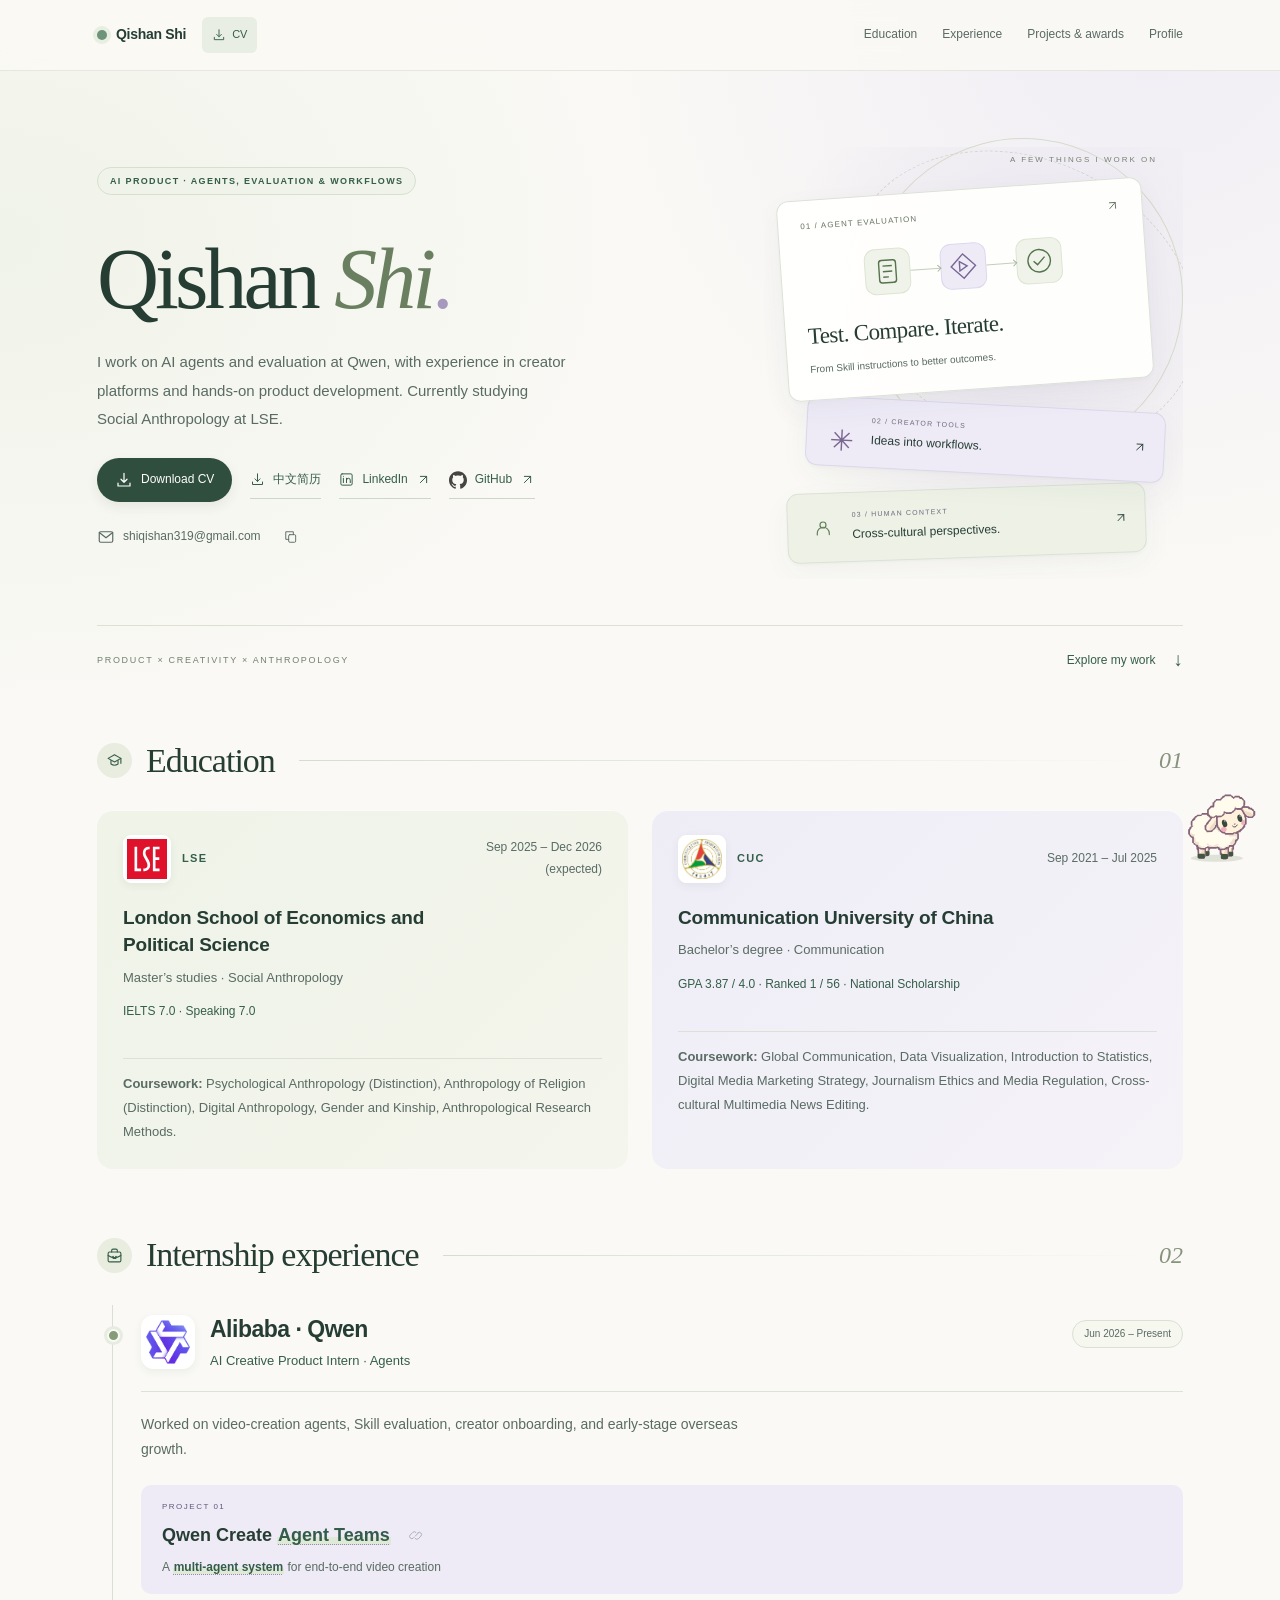
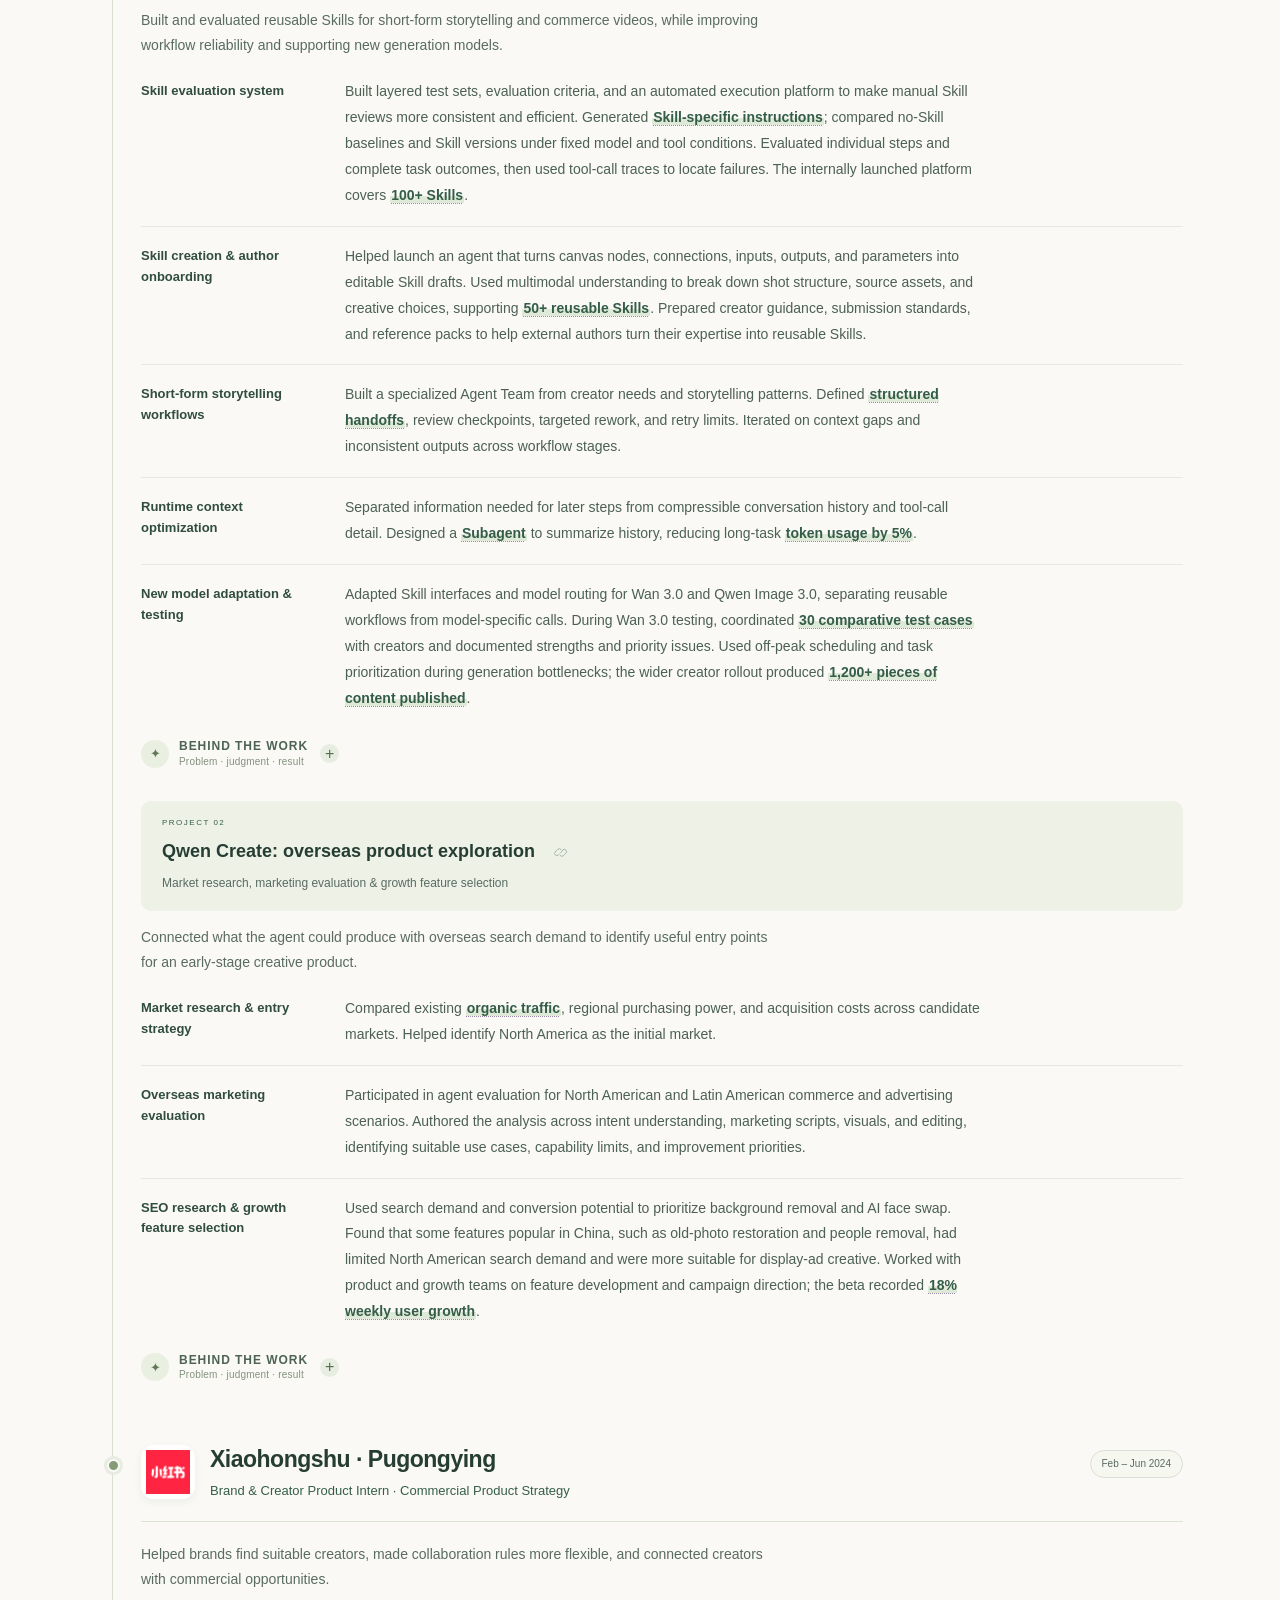
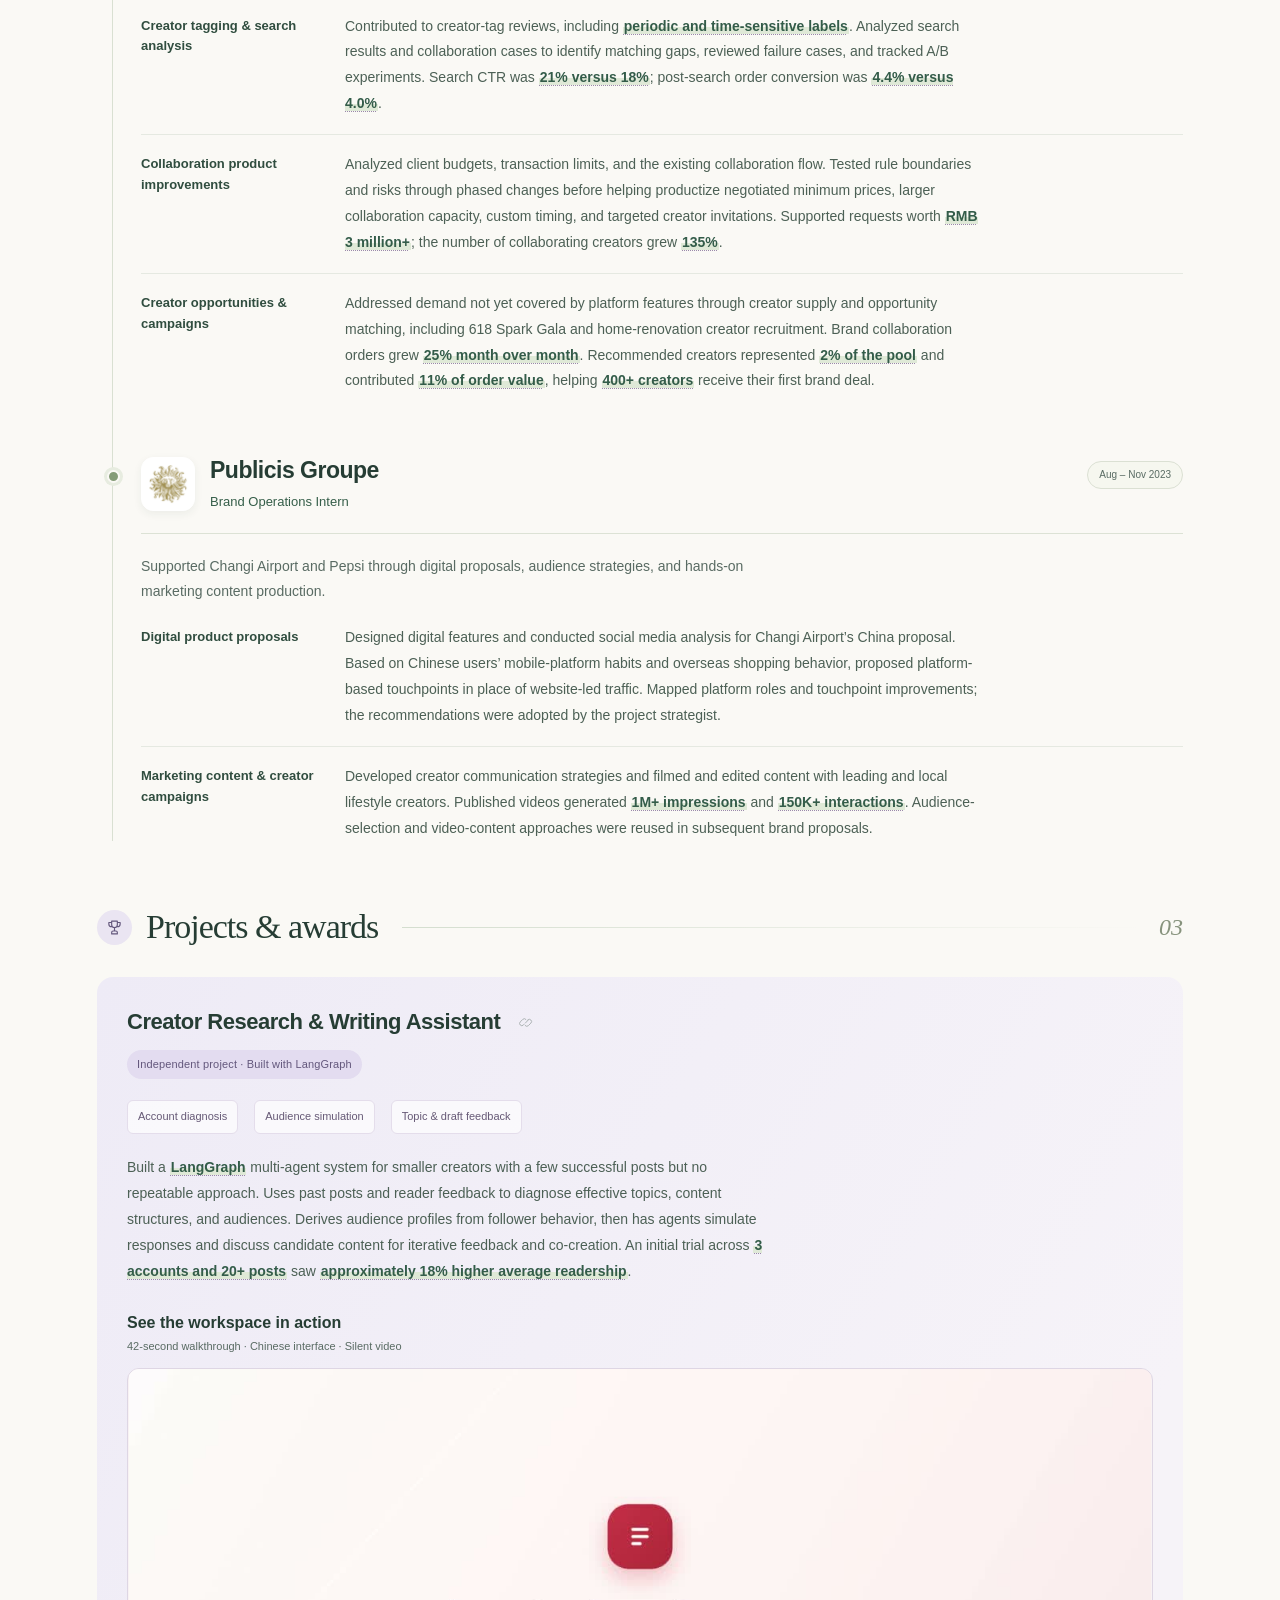
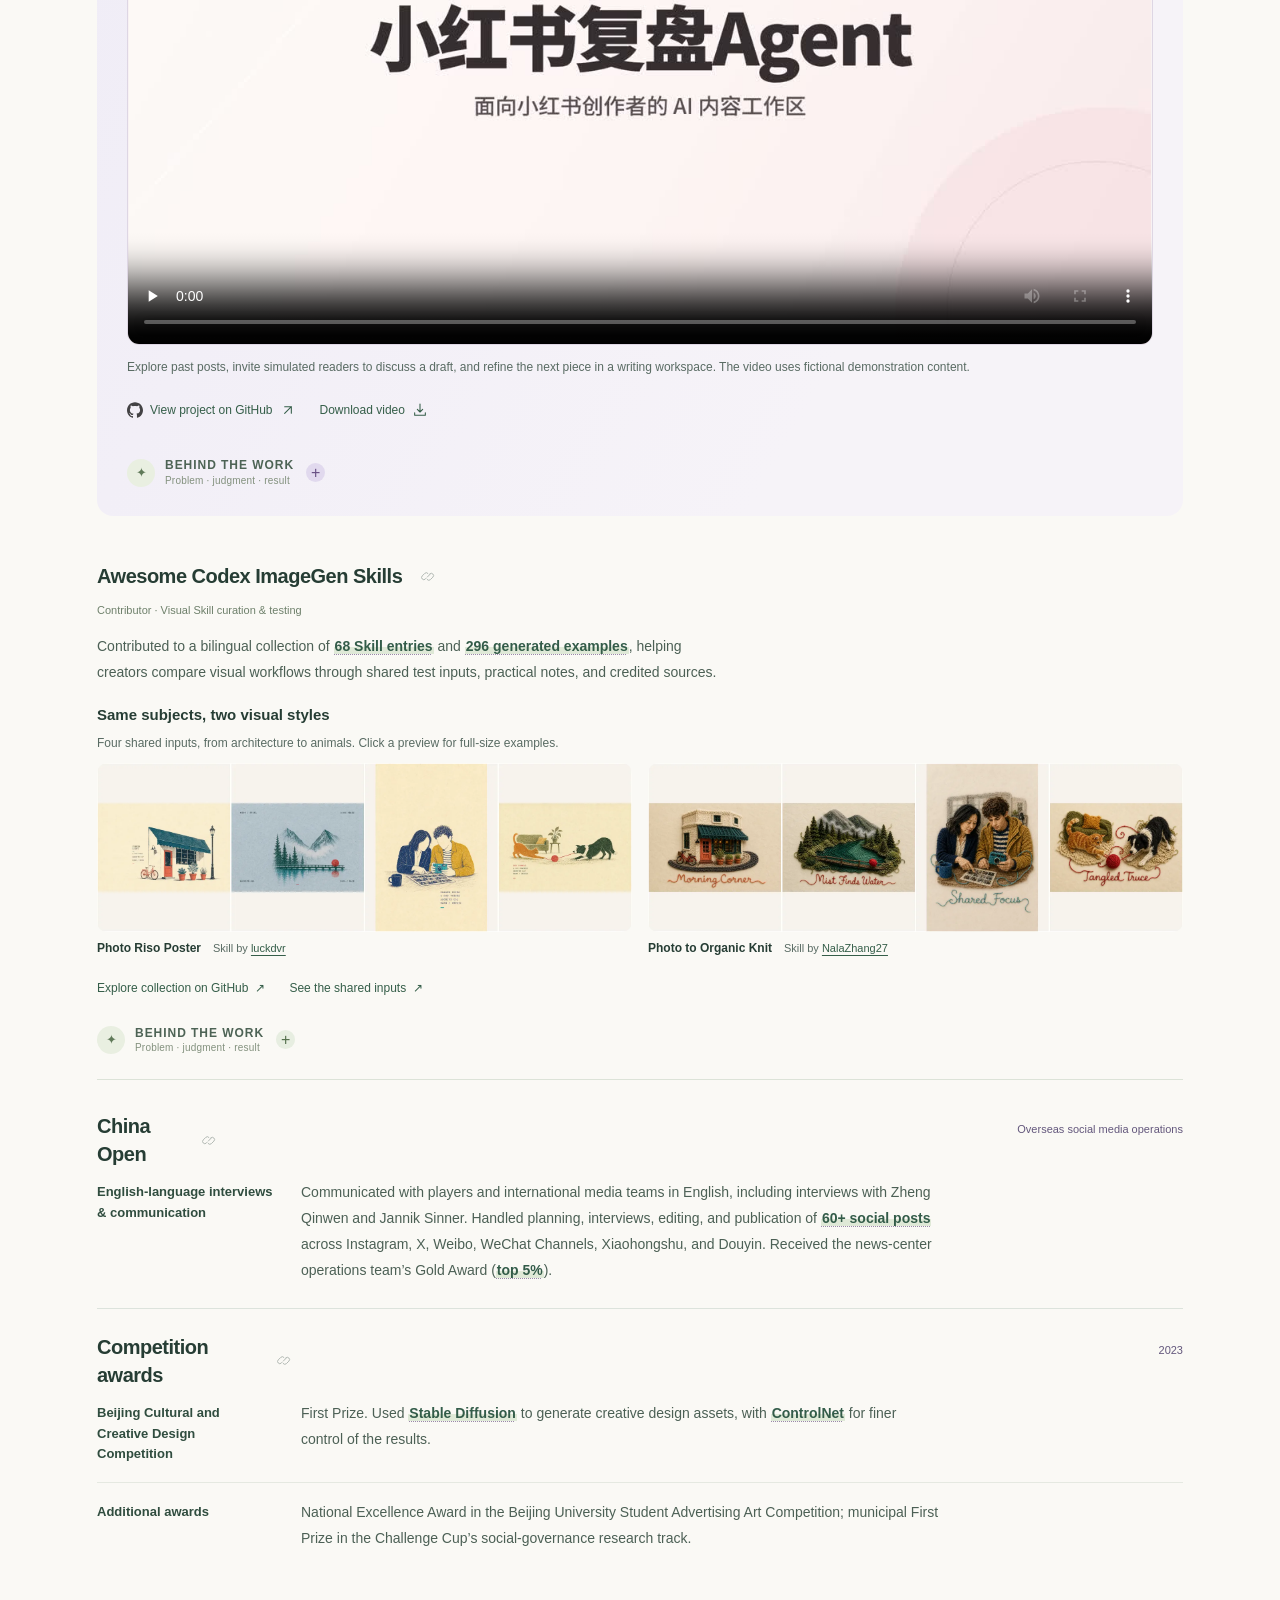
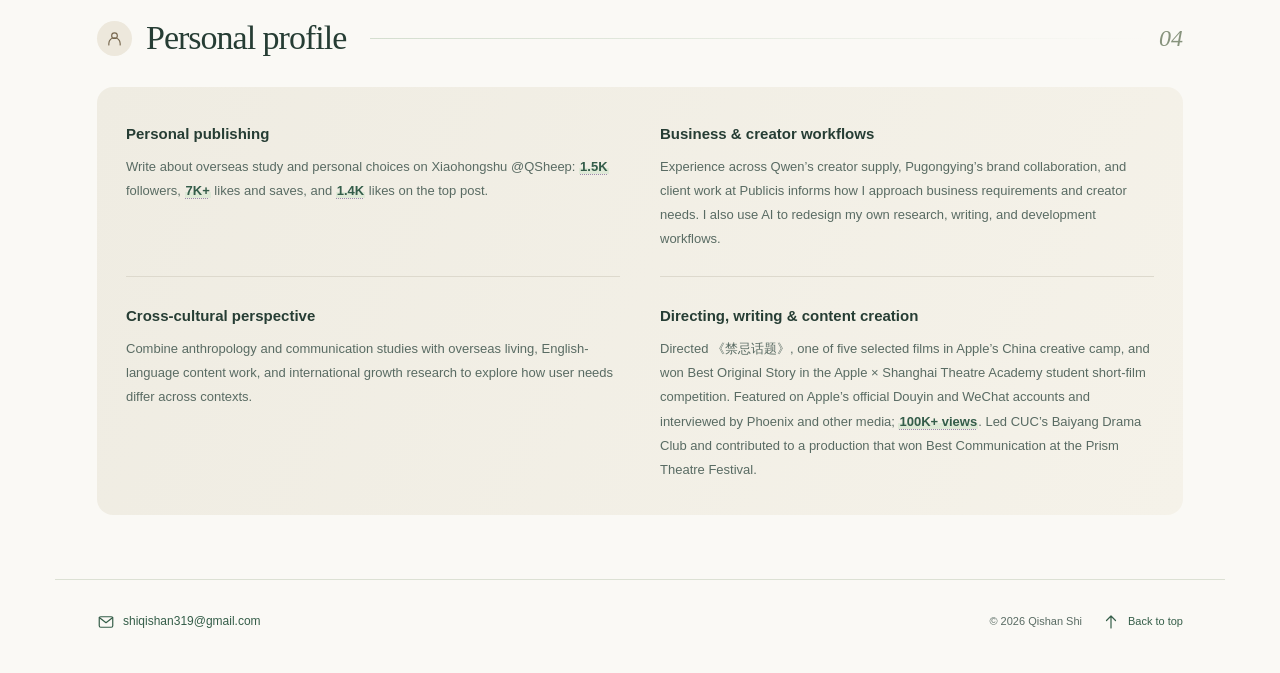
==== commit 306ea5fe: "Compact visual Skill project copy and gallery" ====
--- a/index.html
+++ b/index.html
@@ -1,6 +1,6 @@
 <!doctype html>
 <html lang="en"><head><meta charset="utf-8"><meta name="viewport" content="width=device-width, initial-scale=1"><title>Qishan Shi · AI Product</title>
-<meta name="description" content="Qishan Shi: AI agents and evaluation at Qwen, brand and creator workflows at Xiaohongshu, and independent product development."><meta name="theme-color" content="#faf9f6"><meta property="og:title" content="Qishan Shi · AI Product"><meta property="og:description" content="Skill evaluation, agent workflows, and independent product development."><meta property="og:type" content="website"><meta property="og:url" content="https://shiqishan319-glitch.github.io/"><link rel="icon" href="favicon.svg" type="image/svg+xml"><link rel="stylesheet" href="style.css?v=7007452bb1"><script src="script.js?v=2310917277" defer></script><script src="bu-controller.js?v=c43ab5bc11" defer></script><script src="sheep-roam.js?v=3ab2f6f81c" defer></script><script src="sheep.js?v=0d2fba9c7f" defer></script><script src="content-editor.js?v=4c020d09f8" defer></script></head>
+<meta name="description" content="Qishan Shi: AI agents and evaluation at Qwen, brand and creator workflows at Xiaohongshu, and independent product development."><meta name="theme-color" content="#faf9f6"><meta property="og:title" content="Qishan Shi · AI Product"><meta property="og:description" content="Skill evaluation, agent workflows, and independent product development."><meta property="og:type" content="website"><meta property="og:url" content="https://shiqishan319-glitch.github.io/"><link rel="icon" href="favicon.svg" type="image/svg+xml"><link rel="stylesheet" href="style.css?v=83e3ccb060"><script src="script.js?v=2310917277" defer></script><script src="bu-controller.js?v=c43ab5bc11" defer></script><script src="sheep-roam.js?v=3ab2f6f81c" defer></script><script src="sheep.js?v=0d2fba9c7f" defer></script><script src="content-editor.js?v=4c020d09f8" defer></script></head>
 <body><span class="sheep-dropping" aria-hidden="true" hidden><svg viewBox="0 0 28 20"><ellipse cx="14" cy="17" rx="12" ry="2" fill="#775d4520"/><ellipse cx="9" cy="13" rx="4.5" ry="3.5" fill="#92745d"/><ellipse cx="18" cy="13.5" rx="4.8" ry="3.5" fill="#80644f"/><ellipse cx="14" cy="8" rx="4.2" ry="3.7" fill="#a08369"/></svg></span><span class="meadow-grass" aria-hidden="true" hidden><svg viewBox="0 0 40 30" fill="none"><ellipse cx="20" cy="27" rx="17" ry="2" fill="#b6bd9633"/><path d="M20 27C15 22 10 17 4 17C9 22 11 26 12 27Z" fill="#899e73"/><path d="M19 27C16 15 13 10 10 7C11 17 10 23 14 27Z" fill="#708961"/><path d="M19 27C15 13 18 5 23 2C21 12 24 18 22 27Z" fill="#a5b47d"/><path d="M21 27C24 16 29 10 34 8C29 16 32 21 25 27Z" fill="#728f65"/><path d="M24 27C29 20 34 19 38 20C32 23 32 26 30 27Z" fill="#93aa75"/></svg></span><a class="skip" href="#education">Skip to content</a><div class="header-shell"><header class="site-header wrap"><div class="header-identity"><a class="brand" href="#home"><span class="brand-dot"></span>Qishan Shi</a><a class="header-cv" href="assets/Qishan-Shi-CV-English.pdf?v=b961bf7fb1" download="Qishan-Shi-CV-English.pdf" aria-label="Download CV (English PDF)" title="Download CV · English PDF" inert><svg class="icon" viewBox="0 0 24 24" fill="none" stroke="currentColor" stroke-width="1.6" stroke-linecap="round" stroke-linejoin="round" aria-hidden="true" focusable="false"><path d="M12 3v12m-4-4 4 4 4-4M4 16v4h16v-4"/></svg>CV</a></div><nav aria-label="Main navigation"><a href="#education">Education</a><a href="#experience">Experience</a><a href="#projects">Projects & awards</a><a href="#summary">Profile</a></nav></header><div class="reading-progress" aria-hidden="true"></div></div>
 <main class="wrap"><section class="hero" id="home" tabindex="-1"><div class="hero-copy"><div class="hero-kicker"><p class="eyebrow">AI Product · Agents, Evaluation &amp; Workflows</p><div class="sheep-home"><div class="sheep-companion" hidden><button type="button" class="sheep-project-prompt" hidden>About this project</button><button class="sheep-button" type="button" aria-label="Say hello to the little sheep" aria-describedby="sheep-help"><span class="sheep-bubble" aria-hidden="true"></span><svg aria-hidden="true" focusable="false" xmlns="http://www.w3.org/2000/svg" viewBox="0 0 265 265" role="img" class="bu-sheep" aria-labelledby="bu-title"><title id="bu-title">BU — clean rounded contours and soft shading</title><defs><clipPath id="part-body"><path d="M100.25,78.00L133.75,78.00Q135.00,78.00 136.18,78.41L163.21,87.73Q164.00,88.00 164.00,88.84L164.00,89.16Q164.00,90.00 164.70,90.47L166.30,91.53Q167.00,92.00 167.00,92.84L167.00,93.16Q167.00,94.00 167.70,94.47L168.96,95.31Q170.00,96.00 170.46,97.16L171.54,99.84Q172.00,101.00 172.80,101.96L181.20,112.04Q182.00,113.00 181.96,114.25L181.04,144.75Q181.00,146.00 182.23,146.21L185.77,146.79Q187.00,147.00 186.70,148.21L186.23,150.09Q186.00,151.00 186.84,151.42L187.16,151.58Q188.00,152.00 188.00,152.94L188.00,169.75Q188.00,171.00 186.81,171.40L186.19,171.60Q185.00,172.00 184.70,173.21L184.30,174.79Q184.00,176.00 182.88,176.56L181.12,177.44Q180.00,178.00 180.00,179.25L180.00,181.75Q180.00,183.00 178.96,183.69L178.04,184.31Q177.00,185.00 177.30,186.21L177.70,187.79Q178.00,189.00 176.79,189.30L175.21,189.70Q174.00,190.00 173.54,191.16L172.46,193.84Q172.00,195.00 170.75,195.00L170.25,195.00Q169.00,195.00 168.44,196.12L167.56,197.88Q167.00,199.00 165.76,198.88L158.24,198.12Q157.00,198.00 156.25,199.00L154.75,201.00Q154.00,202.00 152.75,202.00L152.25,202.00Q151.00,202.00 150.12,202.88L147.59,205.41Q147.00,206.00 147.00,206.84L147.00,207.16Q147.00,208.00 146.17,207.86L141.93,207.15Q141.00,207.00 140.58,207.84L140.42,208.16Q140.00,209.00 139.06,209.05L122.25,209.93Q121.00,210.00 119.77,209.75L117.23,209.25Q116.00,209.00 115.60,207.81L114.40,204.19Q114.00,203.00 112.75,203.00L112.19,203.00Q111.00,203.00 110.16,203.84L109.84,204.16Q109.00,205.00 107.81,205.00L82.25,205.00Q81.00,205.00 80.31,203.96L79.69,203.04Q79.00,202.00 77.81,202.40L74.19,203.60Q73.00,204.00 72.44,205.12L71.56,206.88Q71.00,208.00 69.75,207.93L53.94,207.05Q53.00,207.00 52.58,206.16L52.42,205.84Q52.00,205.00 51.06,205.00L50.19,205.00Q49.00,205.00 48.16,205.84L47.84,206.16Q47.00,207.00 45.98,206.39L43.07,204.64Q42.00,204.00 42.30,202.79L42.70,201.21Q43.00,200.00 41.88,199.44L39.75,198.38Q39.00,198.00 39.00,197.16L39.00,196.84Q39.00,196.00 38.41,195.41L34.88,191.88Q34.00,191.00 32.79,190.70L31.21,190.30Q30.00,190.00 30.00,188.75L30.00,187.25Q30.00,186.00 28.84,185.54L26.16,184.46Q25.00,184.00 25.00,182.75L25.00,168.25Q25.00,167.00 23.77,166.75L21.23,166.25Q20.00,166.00 20.00,164.75L20.00,164.25Q20.00,163.00 18.79,162.70L17.21,162.30Q16.00,162.00 15.75,160.77L15.25,158.23Q15.00,157.00 13.88,156.44L12.12,155.56Q11.00,155.00 11.00,153.75L11.00,138.25Q11.00,137.00 12.12,136.44L13.88,135.56Q15.00,135.00 15.00,133.75L15.00,133.25Q15.00,132.00 15.75,131.00L17.25,129.00Q18.00,128.00 19.21,127.70L20.79,127.30Q22.00,127.00 22.00,125.75L22.00,124.94Q22.00,124.00 21.16,123.58L20.84,123.42Q20.00,123.00 20.00,122.06L20.00,111.25Q20.00,110.00 20.88,109.12L24.12,105.88Q25.00,105.00 25.00,103.75L25.00,103.25Q25.00,102.00 26.12,101.44L27.88,100.56Q29.00,100.00 29.00,98.75L29.00,98.25Q29.00,97.00 30.19,96.60L30.81,96.40Q32.00,96.00 32.64,94.93L34.36,92.07Q35.00,91.00 36.23,90.75L38.77,90.25Q40.00,90.00 40.56,88.88L41.44,87.12Q42.00,86.00 43.25,86.00L55.75,86.00Q57.00,86.00 57.40,84.81L58.60,81.19Q59.00,80.00 60.25,80.00L80.75,80.00Q82.00,80.00 82.25,81.23L82.75,83.77Q83.00,85.00 84.25,85.00L84.75,85.00Q86.00,85.00 87.10,84.41L97.90,78.59Q99.00,78.00 100.25,78.00Z"/></clipPath><clipPath id="part-face"><path d="M152.25,55.00L157.75,55.00Q159.00,55.00 160.17,55.44L165.83,57.56Q167.00,58.00 168.25,58.00L170.75,58.00Q172.00,58.00 173.21,58.30L183.09,60.77Q184.00,61.00 184.42,61.84L184.58,62.16Q185.00,63.00 185.94,63.00L198.75,63.00Q200.00,63.00 200.00,64.25L200.00,66.75Q200.00,68.00 201.00,68.75L203.00,70.25Q204.00,71.00 204.18,72.24L204.82,76.76Q205.00,78.00 206.12,78.56L207.88,79.44Q209.00,80.00 209.00,81.25L209.00,82.75Q209.00,84.00 210.12,84.56L211.88,85.44Q213.00,86.00 213.00,87.25L213.00,87.81Q213.00,89.00 213.84,89.84L214.41,90.41Q215.00,91.00 215.00,91.84L215.00,92.16Q215.00,93.00 214.30,93.47L213.04,94.31Q212.00,95.00 212.88,95.88L214.12,97.12Q215.00,98.00 215.00,99.25L215.00,118.75Q215.00,120.00 213.84,120.46L211.16,121.54Q210.00,122.00 210.00,123.25L210.00,128.75Q210.00,130.00 208.84,130.46L206.16,131.54Q205.00,132.00 205.00,133.25L205.00,134.75Q205.00,136.00 203.79,136.30L202.21,136.70Q201.00,137.00 200.36,138.07L198.64,140.93Q198.00,142.00 196.75,142.00L196.25,142.00Q195.00,142.00 195.00,143.25L195.00,143.81Q195.00,145.00 194.16,145.84L193.84,146.16Q193.00,147.00 191.81,147.00L188.25,147.00Q187.00,147.00 186.44,148.12L184.56,151.88Q184.00,153.00 182.75,152.90L172.25,152.10Q171.00,152.00 170.25,153.00L168.75,155.00Q168.00,156.00 166.75,156.00L141.25,156.00Q140.00,156.00 139.44,154.88L138.56,153.12Q138.00,152.00 136.75,152.00L132.25,152.00Q131.00,152.00 130.31,150.96L129.69,150.04Q129.00,149.00 127.75,149.00L127.25,149.00Q126.00,149.00 125.60,147.81L125.40,147.19Q125.00,146.00 123.75,146.00L123.25,146.00Q122.00,146.00 121.70,144.79L121.30,143.21Q121.00,142.00 119.84,141.54L117.16,140.46Q116.00,140.00 116.00,138.75L116.00,137.25Q116.00,136.00 115.20,135.04L111.80,130.96Q111.00,130.00 111.00,128.75L111.00,127.94Q111.00,127.00 110.16,126.58L109.84,126.42Q109.00,126.00 108.97,125.06L108.03,91.25Q108.00,90.00 109.23,89.75L111.77,89.25Q113.00,89.00 113.18,87.76L113.82,83.24Q114.00,82.00 115.04,81.31L116.30,80.47Q117.00,80.00 117.00,79.16L117.00,78.84Q117.00,78.00 117.59,77.41L121.12,73.88Q122.00,73.00 122.64,71.93L127.36,64.07Q128.00,63.00 129.21,62.70L138.79,60.30Q140.00,60.00 141.14,59.48L149.86,55.52Q151.00,55.00 152.25,55.00Z"/></clipPath><clipPath id="part-tuft"><path d="M139.25,16.00L159.75,16.00Q161.00,16.00 161.56,17.12L162.44,18.88Q163.00,20.00 164.23,20.25L166.77,20.75Q168.00,21.00 168.00,22.25L168.00,22.75Q168.00,24.00 169.25,24.00L170.75,24.00Q172.00,24.00 172.30,22.79L172.70,21.21Q173.00,20.00 174.25,20.00L188.75,20.00Q190.00,20.00 190.56,21.12L191.44,22.88Q192.00,24.00 193.24,24.18L197.76,24.82Q199.00,25.00 199.40,26.19L199.60,26.81Q200.00,28.00 201.07,28.64L203.93,30.36Q205.00,31.00 205.00,32.25L205.00,32.75Q205.00,34.00 206.07,34.64L208.93,36.36Q210.00,37.00 210.00,38.25L210.00,50.81Q210.00,52.00 209.16,52.84L208.84,53.16Q208.00,54.00 208.17,55.18L208.82,59.76Q209.00,61.00 207.76,61.18L203.24,61.82Q202.00,62.00 201.38,63.09L198.62,67.91Q198.00,69.00 196.75,69.00L181.94,69.00Q181.00,69.00 180.58,68.16L180.42,67.84Q180.00,67.00 179.06,67.00L178.25,67.00Q177.00,67.00 176.75,68.23L176.25,70.77Q176.00,72.00 174.81,72.40L174.19,72.60Q173.00,73.00 172.31,74.04L169.69,77.96Q169.00,79.00 167.75,79.00L165.25,79.00Q164.00,79.00 163.60,80.19L163.40,80.81Q163.00,82.00 161.96,82.69L161.04,83.31Q160.00,84.00 158.75,84.00L144.25,84.00Q143.00,84.00 142.25,83.00L140.71,80.95Q140.00,80.00 139.16,80.84L138.84,81.16Q138.00,82.00 138.00,83.19L138.00,84.75Q138.00,86.00 137.00,86.75L127.00,94.25Q126.00,95.00 124.75,95.00L115.25,95.00Q114.00,95.00 112.88,95.56L111.12,96.44Q110.00,97.00 109.25,96.00L107.75,94.00Q107.00,93.00 106.12,93.88L103.88,96.12Q103.00,97.00 101.76,96.84L96.24,96.16Q95.00,96.00 94.31,97.04L93.69,97.96Q93.00,99.00 91.75,99.00L90.25,99.00Q89.00,99.00 88.31,97.96L87.69,97.04Q87.00,96.00 85.75,96.00L85.25,96.00Q84.00,96.00 83.70,94.79L83.30,93.21Q83.00,92.00 81.79,91.70L80.21,91.30Q79.00,91.00 78.44,89.88L77.56,88.12Q77.00,87.00 77.00,85.75L77.00,68.25Q77.00,67.00 78.21,66.70L79.79,66.30Q81.00,66.00 81.30,64.79L81.70,63.21Q82.00,62.00 83.19,61.60L83.81,61.40Q85.00,61.00 85.69,59.96L88.31,56.04Q89.00,55.00 90.24,54.82L94.76,54.18Q96.00,54.00 96.00,52.75L96.00,44.25Q96.00,43.00 97.21,42.70L98.79,42.30Q100.00,42.00 100.46,40.84L101.54,38.16Q102.00,37.00 103.25,37.00L104.75,37.00Q106.00,37.00 106.40,35.81L107.60,32.19Q108.00,31.00 109.25,31.00L122.75,31.00Q124.00,31.00 124.00,29.75L124.00,28.25Q124.00,27.00 125.23,26.75L127.77,26.25Q129.00,26.00 129.40,24.81L130.60,21.19Q131.00,20.00 132.25,20.00L135.75,20.00Q137.00,20.00 137.30,18.79L137.70,17.21Q138.00,16.00 139.25,16.00Z"/></clipPath><clipPath id="part-ear-l"><path d="M106.24,78.18L117.76,79.82Q119.00,80.00 119.61,81.09L123.39,87.91Q124.00,89.00 124.00,90.25L124.00,92.75Q124.00,94.00 122.96,94.69L121.70,95.53Q121.00,96.00 121.00,96.84L121.00,97.16Q121.00,98.00 120.45,98.64L115.81,104.05Q115.00,105.00 114.94,106.25L114.06,125.75Q114.00,127.00 112.75,127.00L110.25,127.00Q109.00,127.00 109.00,128.25L109.00,130.75Q109.00,132.00 108.00,132.75L106.00,134.25Q105.00,135.00 104.60,136.19L104.40,136.81Q104.00,138.00 102.75,138.00L102.25,138.00Q101.00,138.00 100.25,139.00L95.75,145.00Q95.00,146.00 93.75,146.06L76.25,146.94Q75.00,147.00 74.75,145.77L74.25,143.23Q74.00,142.00 72.84,141.54L70.16,140.46Q69.00,140.00 68.92,138.75L68.08,125.25Q68.00,124.00 68.98,123.22L72.02,120.78Q73.00,120.00 73.00,118.75L73.00,118.25Q73.00,117.00 74.04,116.31L74.96,115.69Q76.00,115.00 76.00,113.75L76.00,113.25Q76.00,112.00 77.19,111.60L77.81,111.40Q79.00,111.00 79.30,109.79L79.80,107.81Q80.00,107.00 80.84,107.00L81.16,107.00Q82.00,107.00 82.38,106.25L83.44,104.12Q84.00,103.00 85.12,102.44L86.88,101.56Q88.00,101.00 88.00,99.75L88.00,92.94Q88.00,92.00 88.84,91.58L89.16,91.42Q90.00,91.00 90.89,91.30L94.81,92.60Q96.00,93.00 96.00,91.75L96.00,87.25Q96.00,86.00 96.93,85.17L104.07,78.83Q105.00,78.00 106.24,78.18Z"/></clipPath><clipPath id="part-ear-r"><path d="M203.25,56.06L220.75,56.94Q222.00,57.00 222.96,57.80L227.04,61.20Q228.00,62.00 229.25,62.00L232.75,62.00Q234.00,62.00 234.30,63.21L234.70,64.79Q235.00,66.00 236.16,66.46L238.84,67.54Q240.00,68.00 240.00,69.25L240.00,70.75Q240.00,72.00 241.16,72.46L243.84,73.54Q245.00,74.00 245.00,75.25L245.00,86.75Q245.00,88.00 244.00,88.75L242.00,90.25Q241.00,91.00 240.60,92.19L240.40,92.81Q240.00,94.00 238.81,94.40L238.19,94.60Q237.00,95.00 236.60,96.19L236.40,96.81Q236.00,98.00 234.75,98.00L220.25,98.00Q219.00,98.00 218.44,96.88L217.56,95.12Q217.00,94.00 215.76,94.16L210.24,94.84Q209.00,95.00 208.25,94.00L206.75,92.00Q206.00,91.00 206.00,89.75L206.00,87.25Q206.00,86.00 205.00,85.25L203.00,83.75Q202.00,83.00 201.60,81.81L201.40,81.19Q201.00,80.00 199.75,80.00L195.25,80.00Q194.00,80.00 193.01,79.23L185.99,73.77Q185.00,73.00 184.75,71.77L183.25,64.23Q183.00,63.00 184.02,62.27L188.98,58.73Q190.00,58.00 191.24,58.16L196.76,58.84Q198.00,59.00 199.00,58.25L201.00,56.75Q202.00,56.00 203.25,56.06Z"/></clipPath><clipPath id="part-leg-bl"><path d="M45.25,174.00L67.75,174.00Q69.00,174.00 69.78,174.98L72.22,178.02Q73.00,179.00 73.00,180.25L73.00,228.75Q73.00,230.00 72.36,231.07L67.64,238.93Q67.00,240.00 65.75,240.00L51.25,240.00Q50.00,240.00 49.70,238.79L49.30,237.21Q49.00,236.00 47.88,235.44L46.12,234.56Q45.00,234.00 44.90,232.75L43.10,210.25Q43.00,209.00 41.96,208.31L41.04,207.69Q40.00,207.00 40.00,205.75L40.00,180.25Q40.00,179.00 40.78,178.02L43.22,174.98Q44.00,174.00 45.25,174.00Z"/></clipPath><clipPath id="part-leg-br"><path d="M73.25,174.00L82.75,174.00Q84.00,174.00 84.78,174.98L87.22,178.02Q88.00,179.00 88.00,180.25L88.00,205.75Q88.00,207.00 86.96,207.69L86.04,208.31Q85.00,209.00 85.00,210.25L85.00,224.75Q85.00,226.00 83.79,226.30L82.21,226.70Q81.00,227.00 80.44,228.12L79.56,229.88Q79.00,231.00 77.75,231.00L75.25,231.00Q74.00,231.00 73.70,229.79L73.30,228.21Q73.00,227.00 71.84,226.54L69.16,225.46Q68.00,225.00 68.00,223.75L68.00,180.25Q68.00,179.00 68.78,178.02L71.22,174.98Q72.00,174.00 73.25,174.00Z"/></clipPath><clipPath id="part-leg-fl"><path d="M124.25,174.00L147.75,174.00Q149.00,174.00 149.78,174.98L152.22,178.02Q153.00,179.00 153.00,180.25L153.00,231.06Q153.00,232.00 152.16,232.42L151.84,232.58Q151.00,233.00 150.77,233.91L150.30,235.79Q150.00,237.00 148.79,237.30L147.21,237.70Q146.00,238.00 145.70,239.21L145.30,240.79Q145.00,242.00 143.75,242.00L132.25,242.00Q131.00,242.00 130.60,240.81L130.40,240.19Q130.00,239.00 128.88,238.44L127.12,237.56Q126.00,237.00 126.00,235.75L126.00,228.25Q126.00,227.00 124.84,226.54L122.16,225.46Q121.00,225.00 121.00,223.75L121.00,211.19Q121.00,210.00 120.16,209.16L119.84,208.84Q119.00,208.00 119.00,206.81L119.00,180.25Q119.00,179.00 119.78,178.02L122.22,174.98Q123.00,174.00 124.25,174.00Z"/></clipPath><clipPath id="part-leg-fr"><path d="M153.25,174.00L165.75,174.00Q167.00,174.00 167.78,174.98L170.22,178.02Q171.00,179.00 171.00,180.25L171.00,205.75Q171.00,207.00 169.96,207.69L169.04,208.31Q168.00,209.00 168.00,210.25L168.00,227.75Q168.00,229.00 166.88,229.56L163.12,231.44Q162.00,232.00 160.75,232.00L154.25,232.00Q153.00,232.00 152.31,230.96L151.69,230.04Q151.00,229.00 149.81,228.60L149.19,228.40Q148.00,228.00 148.00,226.75L148.00,180.25Q148.00,179.00 148.78,178.02L151.22,174.98Q152.00,174.00 153.25,174.00Z"/></clipPath><filter id="bu-soft-shade" x="-15%" y="-15%" width="130%" height="130%" color-interpolation-filters="sRGB"><feGaussianBlur stdDeviation="0.65"/></filter><clipPath id="bu-eye-l"><ellipse class="bu-aperture-left" cx="138" cy="116.7" rx="11.7" ry="15.7"/></clipPath><clipPath id="bu-eye-r"><ellipse class="bu-aperture-right" cx="191.1" cy="98.7" rx="11" ry="15.6"/></clipPath></defs><style>
   .bu-sheep{--lift:0px;--squash:1;--stretch:1;--tilt:0deg;--head-y:0px;--head-x:0px;--ear-l:0deg;--ear-r:0deg;--leg-fl:0deg;--leg-fr:0deg;--leg-bl:0deg;--leg-br:0deg;--tuck:0px;--lid:0;--closed:0;--happy:0;--mouth:0;--smile:1;--mouth-y:1;--cheek:0;--grass:0;--grass-x:0px;--grass-r:0deg;--sleep:0;--heart:0;--shadow:1;--gaze-x:0px;--gaze-y:0px;--look-tilt:0deg}
@@ -42,6 +42,6 @@
 </div><div class="hero-footnote"><span>PRODUCT × CREATIVITY × ANTHROPOLOGY</span><a href="#experience">Explore my work <span aria-hidden="true">↓</span></a></div></section>
 <section class="resume-section" id="education" tabindex="-1"><div class="section-heading"><span class="section-number"><svg class="icon" viewBox="0 0 24 24" fill="none" stroke="currentColor" stroke-width="1.6" stroke-linecap="round" stroke-linejoin="round" aria-hidden="true" focusable="false"><path d="m3 9 9-5 9 5-9 5-9-5Z"/><path d="M7 12v5c3 2 7 2 10 0v-5M21 9v7"/></svg></span><h2>Education</h2><span class="heading-line"></span><span class="section-index" aria-hidden="true">01</span></div><div class="education-grid"><article class="education-card"><div class="school-top"><div class="school-identity"><span class="organization-logo"><img src="assets/logos/lse.svg" alt="" width="44" height="44" decoding="async"></span><span class="school-label">LSE</span></div><span class="date">Sep 2025 – Dec 2026 (expected)</span></div><h3>London School of Economics and Political Science</h3><p class="degree">Master’s studies · Social Anthropology</p><p class="distinction">IELTS 7.0 · Speaking 7.0</p><p class="courses"><strong>Coursework:</strong> Psychological Anthropology (Distinction), Anthropology of Religion (Distinction), Digital Anthropology, Gender and Kinship, Anthropological Research Methods.</p></article><article class="education-card"><div class="school-top"><div class="school-identity"><span class="organization-logo"><img src="assets/logos/cuc.jpg" alt="" width="44" height="44" decoding="async"></span><span class="school-label">CUC</span></div><span class="date">Sep 2021 – Jul 2025</span></div><h3>Communication University of China</h3><p class="degree">Bachelor’s degree · Communication</p><p class="distinction">GPA 3.87 / 4.0 · Ranked 1 / 56 · National Scholarship</p><p class="courses"><strong>Coursework:</strong> Global Communication, Data Visualization, Introduction to Statistics, Digital Media Marketing Strategy, Journalism Ethics and Media Regulation, Cross-cultural Multimedia News Editing.</p></article></div></section>
 <section class="resume-section" id="experience" tabindex="-1"><div class="section-heading"><span class="section-number"><svg class="icon" viewBox="0 0 24 24" fill="none" stroke="currentColor" stroke-width="1.6" stroke-linecap="round" stroke-linejoin="round" aria-hidden="true" focusable="false"><rect x="3" y="7" width="18" height="14" rx="2"/><path d="M8 7V5a2 2 0 0 1 2-2h4a2 2 0 0 1 2 2v2M3 12c6 4 12 4 18 0M10 13v3h4v-3"/></svg></span><h2>Internship experience</h2><span class="heading-line"></span><span class="section-index" aria-hidden="true">02</span></div><div class="experience-list"><article class="experience-entry" id="qwen-experience"><header class="entry-header"><div class="organization"><span class="organization-logo"><img src="assets/logos/qwen.png" alt="" width="44" height="44" decoding="async"></span><div class="organization-copy"><h3>Alibaba · Qwen</h3><p class="entry-role">AI Creative Product Intern · Agents</p></div></div><span class="date">Jun 2026 – Present</span></header><p class="intro">Worked on video-creation agents, Skill evaluation, creator onboarding, and early-stage overseas growth.</p><section class="work-project" id="agent-teams" tabindex="-1"><div class="project-heading"><span class="project-number">PROJECT 01</span><div class="project-title-row"><h4>Qwen Create <span class="term-tip" tabindex="0" aria-describedby="tip-1"><span class="evidence">Agent Teams</span><span class="tooltip-pop" id="tip-1" role="tooltip">A group of coordinated AI agents working across the steps of video creation.</span></span></h4><a class="permalink" href="#agent-teams" aria-label="Link to Qwen Create Agent Teams" title="Link to this project"><svg class="icon" viewBox="0 0 24 24" fill="none" stroke="currentColor" stroke-width="1.6" stroke-linecap="round" stroke-linejoin="round" aria-hidden="true" focusable="false"><path d="m10 13 4-4m-6 6-1 1a3.5 3.5 0 0 1-5-5l4-4a3.5 3.5 0 0 1 5 0m2 2 1-1a3.5 3.5 0 0 1 5 5l-4 4a3.5 3.5 0 0 1-5 0"/></svg></a></div><p>A <span class="term-tip" tabindex="0" aria-describedby="tip-2"><span class="evidence">multi-agent system</span><span class="tooltip-pop" id="tip-2" role="tooltip">A system where multiple specialized AI agents coordinate to complete a larger task.</span></span> for end-to-end video creation</p></div><p class="intro">Built and evaluated reusable Skills for short-form storytelling and commerce videos, while improving workflow reliability and supporting new generation models.</p><ul class="bullet-list"><li class="has-label"><strong class="bullet-label">Skill evaluation system</strong><p>Built layered test sets, evaluation criteria, and an automated execution platform to make manual Skill reviews more consistent and efficient. Generated <span class="term-tip" tabindex="0" aria-describedby="tip-3"><span class="evidence">Skill-specific instructions</span><span class="tooltip-pop" id="tip-3" role="tooltip">Test tasks are tailored to each Skill’s intended capability and use case, including short-form drama and commerce content.</span></span>; compared no-Skill baselines and Skill versions under fixed model and tool conditions. Evaluated individual steps and complete task outcomes, then used tool-call traces to locate failures. The internally launched platform covers <span class="term-tip" tabindex="0" aria-describedby="tip-4"><span class="evidence">100+ Skills</span><span class="tooltip-pop" id="tip-4" role="tooltip">Evaluation coverage: more than 100 Skills and their versions. This is separate from the number supplied through the creation workflow.</span></span>.</p></li><li class="has-label"><strong class="bullet-label">Skill creation &amp; author onboarding</strong><p>Helped launch an agent that turns canvas nodes, connections, inputs, outputs, and parameters into editable Skill drafts. Used multimodal understanding to break down shot structure, source assets, and creative choices, supporting <span class="term-tip" tabindex="0" aria-describedby="tip-5"><span class="evidence">50+ reusable Skills</span><span class="tooltip-pop" id="tip-5" role="tooltip">Reusable Skills supplied through the creation work, distinct from evaluation coverage.</span></span>. Prepared creator guidance, submission standards, and reference packs to help external authors turn their expertise into reusable Skills.</p></li><li class="has-label"><strong class="bullet-label">Short-form storytelling workflows</strong><p>Built a specialized Agent Team from creator needs and storytelling patterns. Defined <span class="term-tip" tabindex="0" aria-describedby="tip-6"><span class="evidence">structured handoffs</span><span class="tooltip-pop" id="tip-6" role="tooltip">Explicit intermediate outputs passed between agents, so the next stage receives the information it needs.</span></span>, review checkpoints, targeted rework, and retry limits. Iterated on context gaps and inconsistent outputs across workflow stages.</p></li><li class="has-label"><strong class="bullet-label">Runtime context optimization</strong><p>Separated information needed for later steps from compressible conversation history and tool-call detail. Designed a <span class="term-tip" tabindex="0" aria-describedby="tip-7"><span class="evidence">Subagent</span><span class="tooltip-pop" id="tip-7" role="tooltip">A helper agent assigned a focused task; here, extracting useful information from conversation history.</span></span> to summarize history, reducing long-task <span class="term-tip" tabindex="0" aria-describedby="tip-8"><span class="evidence">token usage by 5%</span><span class="tooltip-pop" id="tip-8" role="tooltip">Reduction in total token usage for the long tasks evaluated after context optimization.</span></span>.</p></li><li class="has-label"><strong class="bullet-label">New model adaptation &amp; testing</strong><p>Adapted Skill interfaces and model routing for Wan 3.0 and Qwen Image 3.0, separating reusable workflows from model-specific calls. During Wan 3.0 testing, coordinated <span class="term-tip" tabindex="0" aria-describedby="tip-9"><span class="evidence">30 comparative test cases</span><span class="tooltip-pop" id="tip-9" role="tooltip">Side-by-side generation cases reviewed with creators during the model’s internal testing.</span></span> with creators and documented strengths and priority issues. Used off-peak scheduling and task prioritization during generation bottlenecks; the wider creator rollout produced <span class="term-tip" tabindex="0" aria-describedby="tip-10"><span class="evidence">1,200+ pieces of content published</span><span class="tooltip-pop" id="tip-10" role="tooltip">Total content published by participating creators across platforms during the coordinated rollout.</span></span>.</p></li></ul><details class="project-details behind-work"><summary><span class="notebook-summary-mark" aria-hidden="true">✦</span><span class="notebook-summary-copy"><b>Behind the work</b><small>Problem · judgment · result</small></span><span class="expand-icon" aria-hidden="true">+</span></summary><div class="notebook-fold"><div class="notebook-trail" aria-label="Project reasoning flow"><span class="notebook-trail-item"><b>01</b>Define the task</span><span class="notebook-trail-item"><b>02</b>Compare outputs</span><span class="notebook-trail-item"><b>03</b>Trace the failure</span></div><div class="notebook-stages"><article class="notebook-stage"><span class="notebook-stage-number">01</span><h5>The problem</h5><p>Manual reviews varied in criteria and took time. Different Skills also needed different test tasks: one generic instruction could not represent every creative use case.</p></article><article class="notebook-stage"><span class="notebook-stage-number">02</span><h5>The judgment</h5><p>Tailor instructions and criteria to the Skill, then fix model and tool conditions within each comparison. Review both individual outputs and the completed task; inspect tool-call traces when results fall short.</p></article><article class="notebook-stage"><span class="notebook-stage-number">03</span><h5>The result</h5><p>An internal platform covers 100+ Skills and their versions. Separately, the creation workflow supports 50+ reusable Skills, with guidance and submission standards for external authors.</p></article></div></div></details></section><section class="work-project" id="overseas-product" tabindex="-1"><div class="project-heading"><span class="project-number">PROJECT 02</span><div class="project-title-row"><h4>Qwen Create: overseas product exploration</h4><a class="permalink" href="#overseas-product" aria-label="Link to Qwen Create: overseas product exploration" title="Link to this project"><svg class="icon" viewBox="0 0 24 24" fill="none" stroke="currentColor" stroke-width="1.6" stroke-linecap="round" stroke-linejoin="round" aria-hidden="true" focusable="false"><path d="m10 13 4-4m-6 6-1 1a3.5 3.5 0 0 1-5-5l4-4a3.5 3.5 0 0 1 5 0m2 2 1-1a3.5 3.5 0 0 1 5 5l-4 4a3.5 3.5 0 0 1-5 0"/></svg></a></div><p>Market research, marketing evaluation &amp; growth feature selection</p></div><p class="intro">Connected what the agent could produce with overseas search demand to identify useful entry points for an early-stage creative product.</p><ul class="bullet-list"><li class="has-label"><strong class="bullet-label">Market research &amp; entry strategy</strong><p>Compared existing <span class="term-tip" tabindex="0" aria-describedby="tip-11"><span class="evidence">organic traffic</span><span class="tooltip-pop" id="tip-11" role="tooltip">Visits from unpaid search results.</span></span>, regional purchasing power, and acquisition costs across candidate markets. Helped identify North America as the initial market.</p></li><li class="has-label"><strong class="bullet-label">Overseas marketing evaluation</strong><p>Participated in agent evaluation for North American and Latin American commerce and advertising scenarios. Authored the analysis across intent understanding, marketing scripts, visuals, and editing, identifying suitable use cases, capability limits, and improvement priorities.</p></li><li class="has-label"><strong class="bullet-label">SEO research &amp; growth feature selection</strong><p>Used search demand and conversion potential to prioritize background removal and AI face swap. Found that some features popular in China, such as old-photo restoration and people removal, had limited North American search demand and were more suitable for display-ad creative. Worked with product and growth teams on feature development and campaign direction; the beta recorded <span class="term-tip" tabindex="0" aria-describedby="tip-12"><span class="evidence">18% weekly user growth</span><span class="tooltip-pop" id="tip-12" role="tooltip">Weekly growth in the beta user base during the product and growth teams’ rollout.</span></span>.</p></li></ul><details class="project-details behind-work"><summary><span class="notebook-summary-mark" aria-hidden="true">✦</span><span class="notebook-summary-copy"><b>Behind the work</b><small>Problem · judgment · result</small></span><span class="expand-icon" aria-hidden="true">+</span></summary><div class="notebook-fold"><div class="notebook-trail" aria-label="Project reasoning flow"><span class="notebook-trail-item"><b>01</b>Product capability</span><span class="notebook-trail-item"><b>02</b>Search demand</span><span class="notebook-trail-item"><b>03</b>Feature selection</span></div><div class="notebook-stages"><article class="notebook-stage"><span class="notebook-stage-number">01</span><h5>The problem</h5><p>A feature that attracts users in China may not have comparable search demand in North America. Product capability alone does not establish an acquisition opportunity.</p></article><article class="notebook-stage"><span class="notebook-stage-number">02</span><h5>The judgment</h5><p>Combine marketing-video evaluation with regional traffic, search demand, and conversion potential. Distinguish features people actively search for from features that work better as advertising creative.</p></article><article class="notebook-stage"><span class="notebook-stage-number">03</span><h5>The result</h5><p>Prioritized background removal and AI face swap, informing feature development and campaign direction. During the teams’ rollout, the beta recorded 18% weekly user growth.</p></article></div></div></details></section></article><article class="experience-entry" id="creator-platform"><header class="entry-header"><div class="organization"><span class="organization-logo"><img src="assets/logos/xiaohongshu.png" alt="" width="44" height="44" decoding="async"></span><div class="organization-copy"><h3>Xiaohongshu · Pugongying</h3><p class="entry-role">Brand &amp; Creator Product Intern · Commercial Product Strategy</p></div></div><span class="date">Feb – Jun 2024</span></header><p class="intro">Helped brands find suitable creators, made collaboration rules more flexible, and connected creators with commercial opportunities.</p><ul class="bullet-list"><li class="has-label"><strong class="bullet-label">Creator tagging &amp; search analysis</strong><p>Contributed to creator-tag reviews, including <span class="term-tip" tabindex="0" aria-describedby="tip-13"><span class="evidence">periodic and time-sensitive labels</span><span class="tooltip-pop" id="tip-13" role="tooltip">Labels capture temporary or recurring creator contexts, such as pregnancy-related content or exam seasons.</span></span>. Analyzed search results and collaboration cases to identify matching gaps, reviewed failure cases, and tracked A/B experiments. Search CTR was <span class="term-tip" tabindex="0" aria-describedby="tip-14"><span class="evidence">21% versus 18%</span><span class="tooltip-pop" id="tip-14" role="tooltip">Search-result click-through rate: 21% in the experiment group and 18% in the control group.</span></span>; post-search order conversion was <span class="term-tip" tabindex="0" aria-describedby="tip-15"><span class="evidence">4.4% versus 4.0%</span><span class="tooltip-pop" id="tip-15" role="tooltip">Post-search order conversion: 4.4% in the experiment group and 4.0% in the control group.</span></span>.</p></li><li class="has-label"><strong class="bullet-label">Collaboration product improvements</strong><p>Analyzed client budgets, transaction limits, and the existing collaboration flow. Tested rule boundaries and risks through phased changes before helping productize negotiated minimum prices, larger collaboration capacity, custom timing, and targeted creator invitations. Supported requests worth <span class="term-tip" tabindex="0" aria-describedby="tip-16"><span class="evidence">RMB 3 million+</span><span class="tooltip-pop" id="tip-16" role="tooltip">Value of client demand supported by the collaboration-product changes.</span></span>; the number of collaborating creators grew <span class="term-tip" tabindex="0" aria-describedby="tip-17"><span class="evidence">135%</span><span class="tooltip-pop" id="tip-17" role="tooltip">Reported growth in collaborating creators following the feature changes.</span></span>.</p></li><li class="has-label"><strong class="bullet-label">Creator opportunities &amp; campaigns</strong><p>Addressed demand not yet covered by platform features through creator supply and opportunity matching, including 618 Spark Gala and home-renovation creator recruitment. Brand collaboration orders grew <span class="term-tip" tabindex="0" aria-describedby="tip-18"><span class="evidence">25% month over month</span><span class="tooltip-pop" id="tip-18" role="tooltip">Reported month-over-month growth in brand collaboration orders during the campaign.</span></span>. Recommended creators represented <span class="term-tip" tabindex="0" aria-describedby="tip-19"><span class="evidence">2% of the pool</span><span class="tooltip-pop" id="tip-19" role="tooltip">Share of the overall creator pool represented by recommended creators.</span></span> and contributed <span class="term-tip" tabindex="0" aria-describedby="tip-20"><span class="evidence">11% of order value</span><span class="tooltip-pop" id="tip-20" role="tooltip">Share of order value associated with the recommended creators.</span></span>, helping <span class="term-tip" tabindex="0" aria-describedby="tip-21"><span class="evidence">400+ creators</span><span class="tooltip-pop" id="tip-21" role="tooltip">More than 400 creators received their first commercial order through these activities.</span></span> receive their first brand deal.</p></li></ul></article><article class="experience-entry" id="publicis"><header class="entry-header"><div class="organization"><span class="organization-logo"><img src="assets/logos/publicis.png" alt="" width="44" height="44" decoding="async"></span><div class="organization-copy"><h3>Publicis Groupe</h3><p class="entry-role">Brand Operations Intern</p></div></div><span class="date">Aug – Nov 2023</span></header><p class="intro">Supported Changi Airport and Pepsi through digital proposals, audience strategies, and hands-on marketing content production.</p><ul class="bullet-list"><li class="has-label"><strong class="bullet-label">Digital product proposals</strong><p>Designed digital features and conducted social media analysis for Changi Airport’s China proposal. Based on Chinese users’ mobile-platform habits and overseas shopping behavior, proposed platform-based touchpoints in place of website-led traffic. Mapped platform roles and touchpoint improvements; the recommendations were adopted by the project strategist.</p></li><li class="has-label"><strong class="bullet-label">Marketing content &amp; creator campaigns</strong><p>Developed creator communication strategies and filmed and edited content with leading and local lifestyle creators. Published videos generated <span class="term-tip" tabindex="0" aria-describedby="tip-22"><span class="evidence">1M+ impressions</span><span class="tooltip-pop" id="tip-22" role="tooltip">More than one million cumulative impressions on Douyin across the published campaign videos.</span></span> and <span class="term-tip" tabindex="0" aria-describedby="tip-23"><span class="evidence">150K+ interactions</span><span class="tooltip-pop" id="tip-23" role="tooltip">More than 150,000 cumulative interactions on Douyin across the campaign videos.</span></span>. Audience-selection and video-content approaches were reused in subsequent brand proposals.</p></li></ul></article></div></section>
-<section class="resume-section" id="projects" tabindex="-1"><div class="section-heading"><span class="section-number"><svg class="icon" viewBox="0 0 24 24" fill="none" stroke="currentColor" stroke-width="1.6" stroke-linecap="round" stroke-linejoin="round" aria-hidden="true" focusable="false"><path d="M8 3h8v5a4 4 0 0 1-8 0V3ZM8 5H4v2a4 4 0 0 0 4 4m8-6h4v2a4 4 0 0 1-4 4M12 12v5m-4 4v-2a2 2 0 0 1 2-2h4a2 2 0 0 1 2 2v2H8Z"/></svg></span><h2>Projects & awards</h2><span class="heading-line"></span><span class="section-index" aria-hidden="true">03</span></div><article class="standalone-project" id="creator-assistant" tabindex="-1"><header class="entry-header"><div class="project-title-row"><h3>Creator Research &amp; Writing Assistant</h3><a class="permalink" href="#creator-assistant" aria-label="Link to Creator Research &amp; Writing Assistant" title="Link to this project"><svg class="icon" viewBox="0 0 24 24" fill="none" stroke="currentColor" stroke-width="1.6" stroke-linecap="round" stroke-linejoin="round" aria-hidden="true" focusable="false"><path d="m10 13 4-4m-6 6-1 1a3.5 3.5 0 0 1-5-5l4-4a3.5 3.5 0 0 1 5 0m2 2 1-1a3.5 3.5 0 0 1 5 5l-4 4a3.5 3.5 0 0 1-5 0"/></svg></a></div><span class="project-label">Independent project · Built with LangGraph</span></header><div class="project-workflow" aria-label="Assistant workflow"><span>Account diagnosis</span><i aria-hidden="true"></i><span>Audience simulation</span><i aria-hidden="true"></i><span>Topic &amp; draft feedback</span></div><ul class="bullet-list"><li><p>Built a <span class="term-tip" tabindex="0" aria-describedby="tip-24"><span class="evidence">LangGraph</span><span class="tooltip-pop" id="tip-24" role="tooltip">A framework used to organize stateful agent workflows and communication between steps.</span></span> multi-agent system for smaller creators with a few successful posts but no repeatable approach. Uses past posts and reader feedback to diagnose effective topics, content structures, and audiences. Derives audience profiles from follower behavior, then has agents simulate responses and discuss candidate content for iterative feedback and co-creation. An initial trial across <span class="term-tip" tabindex="0" aria-describedby="tip-25"><span class="evidence">3 accounts and 20+ posts</span><span class="tooltip-pop" id="tip-25" role="tooltip">Initial application across three creator accounts and more than 20 posts.</span></span> saw <span class="term-tip" tabindex="0" aria-describedby="tip-26"><span class="evidence">approximately 18% higher average readership</span><span class="tooltip-pop" id="tip-26" role="tooltip">Observed change in average readership during the initial trial; other factors may also affect post performance.</span></span>.</p></li></ul><figure class="project-demo"><figcaption><h4>See the workspace in action</h4><p class="demo-meta">42-second walkthrough · Chinese interface · Silent video</p></figcaption><video controls playsinline preload="none" width="1920" height="1080" poster="assets/creator-assistant-poster.jpg" src="assets/creator-assistant-demo.mp4" aria-label="See the workspace in action"></video><p class="demo-description">Explore past posts, invite simulated readers to discuss a draft, and refine the next piece in a writing workspace. The video uses fictional demonstration content.</p><div class="demo-links"><a href="https://github.com/tuteng0915/XHS-Creator-Assistant" target="_blank" rel="noopener noreferrer"><img class="icon github-icon" src="assets/logos/github.svg" width="18" height="18" alt="" aria-hidden="true">View project on GitHub<span class="sr-only"> (opens in a new tab)</span><svg class="icon" viewBox="0 0 24 24" fill="none" stroke="currentColor" stroke-width="1.6" stroke-linecap="round" stroke-linejoin="round" aria-hidden="true" focusable="false"><path d="M7 17 17 7M7 7h10v10"/></svg></a><a href="assets/creator-assistant-demo.mp4" download>Download video<svg class="icon" viewBox="0 0 24 24" fill="none" stroke="currentColor" stroke-width="1.6" stroke-linecap="round" stroke-linejoin="round" aria-hidden="true" focusable="false"><path d="M12 3v12m-4-4 4 4 4-4M4 16v4h16v-4"/></svg></a></div></figure><details class="project-details behind-work"><summary><span class="notebook-summary-mark" aria-hidden="true">✦</span><span class="notebook-summary-copy"><b>Behind the work</b><small>Problem · judgment · result</small></span><span class="expand-icon" aria-hidden="true">+</span></summary><div class="notebook-fold"><div class="notebook-trail" aria-label="Project reasoning flow"><span class="notebook-trail-item"><b>01</b>Past posts &amp; feedback</span><span class="notebook-trail-item"><b>02</b>Audience profiles</span><span class="notebook-trail-item"><b>03</b>Revise and create</span></div><div class="notebook-stages"><article class="notebook-stage"><span class="notebook-stage-number">01</span><h5>The problem</h5><p>Creators can have a few successful posts without knowing which topics, structures, or audience needs to build on next.</p></article><article class="notebook-stage"><span class="notebook-stage-number">02</span><h5>The judgment</h5><p>Use the account’s own history and reader feedback for diagnosis. Coordinate agents with LangGraph to simulate audience responses and discuss drafts; simulated feedback provides additional perspectives for the creator to review.</p></article><article class="notebook-stage"><span class="notebook-stage-number">03</span><h5>The result</h5><p>Applied initially across 3 accounts and 20+ posts, with approximately 18% higher average readership reported. This initial trial helped inform further iteration.</p></article></div></div></details></article><article class="standalone-project" id="imagegen-skills" tabindex="-1"><header class="entry-header"><div class="project-title-row"><h3>Awesome Codex ImageGen Skills</h3><a class="permalink" href="#imagegen-skills" aria-label="Link to Awesome Codex ImageGen Skills" title="Link to this project"><svg class="icon" viewBox="0 0 24 24" fill="none" stroke="currentColor" stroke-width="1.6" stroke-linecap="round" stroke-linejoin="round" aria-hidden="true" focusable="false"><path d="m10 13 4-4m-6 6-1 1a3.5 3.5 0 0 1-5-5l4-4a3.5 3.5 0 0 1 5 0m2 2 1-1a3.5 3.5 0 0 1 5 5l-4 4a3.5 3.5 0 0 1-5 0"/></svg></a></div><span class="project-label">Contributor · Visual Skill curation &amp; testing</span></header><ul class="bullet-list"><li><p>Contributed to a bilingual collection that helps creators discover and compare reusable visual workflows. The collection spans <span class="term-tip" tabindex="0" aria-describedby="tip-27"><span class="evidence">68 Skill entries</span><span class="tooltip-pop" id="tip-27" role="tooltip">Collection snapshot: 68 entries across eight categories. Some entries include multiple sub-Skills.</span></span> and <span class="term-tip" tabindex="0" aria-describedby="tip-28"><span class="evidence">296 generated examples</span><span class="tooltip-pop" id="tip-28" role="tooltip">Generated outputs from four shared synthetic input scenarios: architecture, landscapes, people with props, and interacting animals. These are examples, not a ranked model benchmark.</span></span>, with source attribution, usage instructions, and notes on observed strengths and limitations.</p></li></ul><section class="project-showcase" aria-label="Same subjects, different visual methods"><h4>Same subjects, different visual methods</h4><p class="showcase-caption">Architecture · Landscape · People &amp; props · Animals. Generated examples from the collection; original Skill authors credited below.</p><div class="showcase-grid"><figure><a class="showcase-image" href="https://github.com/tuteng0915/Awesome-Codex-ImageGen-Skills/tree/main/examples/photo-riso-poster" target="_blank" rel="noopener noreferrer" aria-label="View Photo Riso Poster examples (opens in a new tab)"><img src="assets/imagegen-skills/riso.webp" alt="Four risograph-style outputs: a cafe, a mountain lake, two people with a camera, and a cat and dog." width="1600" height="504" loading="lazy" decoding="async"></a><figcaption><strong>Photo Riso Poster</strong><span>Skill by <a href="https://github.com/luckdvr/photo-riso-poster" target="_blank" rel="noopener noreferrer">luckdvr</a></span></figcaption></figure><figure><a class="showcase-image" href="https://github.com/tuteng0915/Awesome-Codex-ImageGen-Skills/tree/main/examples/photo-to-organic-knit" target="_blank" rel="noopener noreferrer" aria-label="View Photo to Organic Knit examples (opens in a new tab)"><img src="assets/imagegen-skills/knit.webp" alt="The same four subjects reinterpreted as textured knit and wool compositions." width="1600" height="504" loading="lazy" decoding="async"></a><figcaption><strong>Photo to Organic Knit</strong><span>Skill by <a href="https://github.com/NalaZhang27/photo-to-organic-knit" target="_blank" rel="noopener noreferrer">NalaZhang27</a></span></figcaption></figure></div><div class="demo-links"><a href="https://github.com/tuteng0915/Awesome-Codex-ImageGen-Skills" target="_blank" rel="noopener noreferrer">Explore collection on GitHub<svg class="icon" viewBox="0 0 24 24" fill="none" stroke="currentColor" stroke-width="1.6" stroke-linecap="round" stroke-linejoin="round" aria-hidden="true" focusable="false"><path d="M7 17 17 7M7 7h10v10"/></svg><span class="sr-only"> (opens in a new tab)</span></a><a href="https://github.com/tuteng0915/Awesome-Codex-ImageGen-Skills/tree/main/fixtures" target="_blank" rel="noopener noreferrer">See the shared inputs<svg class="icon" viewBox="0 0 24 24" fill="none" stroke="currentColor" stroke-width="1.6" stroke-linecap="round" stroke-linejoin="round" aria-hidden="true" focusable="false"><path d="M7 17 17 7M7 7h10v10"/></svg><span class="sr-only"> (opens in a new tab)</span></a></div></section><details class="project-details behind-work"><summary><span class="notebook-summary-mark" aria-hidden="true">✦</span><span class="notebook-summary-copy"><b>Behind the work</b><small>Problem · judgment · result</small></span><span class="expand-icon" aria-hidden="true">+</span></summary><div class="notebook-fold"><div class="notebook-trail" aria-label="Project reasoning flow"><span class="notebook-trail-item"><b>01</b>Find visual methods</span><span class="notebook-trail-item"><b>02</b>Try shared inputs</span><span class="notebook-trail-item"><b>03</b>Document the differences</span></div><div class="notebook-stages"><article class="notebook-stage"><span class="notebook-stage-number">01</span><h5>The problem</h5><p>Visual Skills are scattered across repositories, and polished examples alone do not show how a method behaves on different subjects.</p></article><article class="notebook-stage"><span class="notebook-stage-number">02</span><h5>The approach</h5><p>Organize methods into eight categories and compare outputs from four shared input scenarios. Document inputs, outputs, workflow structure, licensing, and practical observations in Chinese and English.</p></article><article class="notebook-stage"><span class="notebook-stage-number">03</span><h5>The result</h5><p>A browsable collection with compact previews, full-resolution examples, and links to original authors. Readers can compare visual approaches and choose a Skill to try.</p></article></div></div></details></article><article class="standalone-project" id="china-open" tabindex="-1"><header class="entry-header"><div class="project-title-row"><h3>China Open</h3><a class="permalink" href="#china-open" aria-label="Link to China Open" title="Link to this project"><svg class="icon" viewBox="0 0 24 24" fill="none" stroke="currentColor" stroke-width="1.6" stroke-linecap="round" stroke-linejoin="round" aria-hidden="true" focusable="false"><path d="m10 13 4-4m-6 6-1 1a3.5 3.5 0 0 1-5-5l4-4a3.5 3.5 0 0 1 5 0m2 2 1-1a3.5 3.5 0 0 1 5 5l-4 4a3.5 3.5 0 0 1-5 0"/></svg></a></div><span class="project-label">Overseas social media operations</span></header><ul class="bullet-list"><li class="has-label"><strong class="bullet-label">English-language interviews &amp; communication</strong><p>Communicated with players and international media teams in English, including interviews with Zheng Qinwen and Jannik Sinner. Handled planning, interviews, editing, and publication of <span class="term-tip" tabindex="0" aria-describedby="tip-29"><span class="evidence">60+ social posts</span><span class="tooltip-pop" id="tip-29" role="tooltip">More than 60 pieces of social content produced during China Open coverage.</span></span> across Instagram, X, Weibo, WeChat Channels, Xiaohongshu, and Douyin. Received the news-center operations team’s Gold Award (<span class="term-tip" tabindex="0" aria-describedby="tip-30"><span class="evidence">top 5%</span><span class="tooltip-pop" id="tip-30" role="tooltip">Reported award standing within the news-center operations team.</span></span>).</p></li></ul></article><article class="standalone-project" id="competition-awards" tabindex="-1"><header class="entry-header"><div class="project-title-row"><h3>Competition awards</h3><a class="permalink" href="#competition-awards" aria-label="Link to Competition awards" title="Link to this project"><svg class="icon" viewBox="0 0 24 24" fill="none" stroke="currentColor" stroke-width="1.6" stroke-linecap="round" stroke-linejoin="round" aria-hidden="true" focusable="false"><path d="m10 13 4-4m-6 6-1 1a3.5 3.5 0 0 1-5-5l4-4a3.5 3.5 0 0 1 5 0m2 2 1-1a3.5 3.5 0 0 1 5 5l-4 4a3.5 3.5 0 0 1-5 0"/></svg></a></div><span class="project-label">2023</span></header><ul class="bullet-list"><li class="has-label"><strong class="bullet-label">Beijing Cultural and Creative Design Competition</strong><p>First Prize. Used <span class="term-tip" tabindex="0" aria-describedby="tip-31"><span class="evidence">Stable Diffusion</span><span class="tooltip-pop" id="tip-31" role="tooltip">An image-generation model used here to create design assets.</span></span> to generate creative design assets, with <span class="term-tip" tabindex="0" aria-describedby="tip-32"><span class="evidence">ControlNet</span><span class="tooltip-pop" id="tip-32" role="tooltip">A Stable Diffusion tool that guides image generation with structural inputs such as edges or pose.</span></span> for finer control of the results.</p></li><li class="has-label"><strong class="bullet-label">Additional awards</strong><p>National Excellence Award in the Beijing University Student Advertising Art Competition; municipal First Prize in the Challenge Cup’s social-governance research track.</p></li></ul></article></section>
+<section class="resume-section" id="projects" tabindex="-1"><div class="section-heading"><span class="section-number"><svg class="icon" viewBox="0 0 24 24" fill="none" stroke="currentColor" stroke-width="1.6" stroke-linecap="round" stroke-linejoin="round" aria-hidden="true" focusable="false"><path d="M8 3h8v5a4 4 0 0 1-8 0V3ZM8 5H4v2a4 4 0 0 0 4 4m8-6h4v2a4 4 0 0 1-4 4M12 12v5m-4 4v-2a2 2 0 0 1 2-2h4a2 2 0 0 1 2 2v2H8Z"/></svg></span><h2>Projects & awards</h2><span class="heading-line"></span><span class="section-index" aria-hidden="true">03</span></div><article class="standalone-project" id="creator-assistant" tabindex="-1"><header class="entry-header"><div class="project-title-row"><h3>Creator Research &amp; Writing Assistant</h3><a class="permalink" href="#creator-assistant" aria-label="Link to Creator Research &amp; Writing Assistant" title="Link to this project"><svg class="icon" viewBox="0 0 24 24" fill="none" stroke="currentColor" stroke-width="1.6" stroke-linecap="round" stroke-linejoin="round" aria-hidden="true" focusable="false"><path d="m10 13 4-4m-6 6-1 1a3.5 3.5 0 0 1-5-5l4-4a3.5 3.5 0 0 1 5 0m2 2 1-1a3.5 3.5 0 0 1 5 5l-4 4a3.5 3.5 0 0 1-5 0"/></svg></a></div><span class="project-label">Independent project · Built with LangGraph</span></header><div class="project-workflow" aria-label="Assistant workflow"><span>Account diagnosis</span><i aria-hidden="true"></i><span>Audience simulation</span><i aria-hidden="true"></i><span>Topic &amp; draft feedback</span></div><ul class="bullet-list"><li><p>Built a <span class="term-tip" tabindex="0" aria-describedby="tip-24"><span class="evidence">LangGraph</span><span class="tooltip-pop" id="tip-24" role="tooltip">A framework used to organize stateful agent workflows and communication between steps.</span></span> multi-agent system for smaller creators with a few successful posts but no repeatable approach. Uses past posts and reader feedback to diagnose effective topics, content structures, and audiences. Derives audience profiles from follower behavior, then has agents simulate responses and discuss candidate content for iterative feedback and co-creation. An initial trial across <span class="term-tip" tabindex="0" aria-describedby="tip-25"><span class="evidence">3 accounts and 20+ posts</span><span class="tooltip-pop" id="tip-25" role="tooltip">Initial application across three creator accounts and more than 20 posts.</span></span> saw <span class="term-tip" tabindex="0" aria-describedby="tip-26"><span class="evidence">approximately 18% higher average readership</span><span class="tooltip-pop" id="tip-26" role="tooltip">Observed change in average readership during the initial trial; other factors may also affect post performance.</span></span>.</p></li></ul><figure class="project-demo"><figcaption><h4>See the workspace in action</h4><p class="demo-meta">42-second walkthrough · Chinese interface · Silent video</p></figcaption><video controls playsinline preload="none" width="1920" height="1080" poster="assets/creator-assistant-poster.jpg" src="assets/creator-assistant-demo.mp4" aria-label="See the workspace in action"></video><p class="demo-description">Explore past posts, invite simulated readers to discuss a draft, and refine the next piece in a writing workspace. The video uses fictional demonstration content.</p><div class="demo-links"><a href="https://github.com/tuteng0915/XHS-Creator-Assistant" target="_blank" rel="noopener noreferrer"><img class="icon github-icon" src="assets/logos/github.svg" width="18" height="18" alt="" aria-hidden="true">View project on GitHub<span class="sr-only"> (opens in a new tab)</span><svg class="icon" viewBox="0 0 24 24" fill="none" stroke="currentColor" stroke-width="1.6" stroke-linecap="round" stroke-linejoin="round" aria-hidden="true" focusable="false"><path d="M7 17 17 7M7 7h10v10"/></svg></a><a href="assets/creator-assistant-demo.mp4" download>Download video<svg class="icon" viewBox="0 0 24 24" fill="none" stroke="currentColor" stroke-width="1.6" stroke-linecap="round" stroke-linejoin="round" aria-hidden="true" focusable="false"><path d="M12 3v12m-4-4 4 4 4-4M4 16v4h16v-4"/></svg></a></div></figure><details class="project-details behind-work"><summary><span class="notebook-summary-mark" aria-hidden="true">✦</span><span class="notebook-summary-copy"><b>Behind the work</b><small>Problem · judgment · result</small></span><span class="expand-icon" aria-hidden="true">+</span></summary><div class="notebook-fold"><div class="notebook-trail" aria-label="Project reasoning flow"><span class="notebook-trail-item"><b>01</b>Past posts &amp; feedback</span><span class="notebook-trail-item"><b>02</b>Audience profiles</span><span class="notebook-trail-item"><b>03</b>Revise and create</span></div><div class="notebook-stages"><article class="notebook-stage"><span class="notebook-stage-number">01</span><h5>The problem</h5><p>Creators can have a few successful posts without knowing which topics, structures, or audience needs to build on next.</p></article><article class="notebook-stage"><span class="notebook-stage-number">02</span><h5>The judgment</h5><p>Use the account’s own history and reader feedback for diagnosis. Coordinate agents with LangGraph to simulate audience responses and discuss drafts; simulated feedback provides additional perspectives for the creator to review.</p></article><article class="notebook-stage"><span class="notebook-stage-number">03</span><h5>The result</h5><p>Applied initially across 3 accounts and 20+ posts, with approximately 18% higher average readership reported. This initial trial helped inform further iteration.</p></article></div></div></details></article><article class="standalone-project" id="imagegen-skills" tabindex="-1"><header class="entry-header"><div class="project-title-row"><h3>Awesome Codex ImageGen Skills</h3><a class="permalink" href="#imagegen-skills" aria-label="Link to Awesome Codex ImageGen Skills" title="Link to this project"><svg class="icon" viewBox="0 0 24 24" fill="none" stroke="currentColor" stroke-width="1.6" stroke-linecap="round" stroke-linejoin="round" aria-hidden="true" focusable="false"><path d="m10 13 4-4m-6 6-1 1a3.5 3.5 0 0 1-5-5l4-4a3.5 3.5 0 0 1 5 0m2 2 1-1a3.5 3.5 0 0 1 5 5l-4 4a3.5 3.5 0 0 1-5 0"/></svg></a></div><span class="project-label">Contributor · Visual Skill curation &amp; testing</span></header><ul class="bullet-list"><li><p>Contributed to a bilingual collection of <span class="term-tip" tabindex="0" aria-describedby="tip-27"><span class="evidence">68 Skill entries</span><span class="tooltip-pop" id="tip-27" role="tooltip">Collection snapshot: 68 entries across eight categories. Some entries include multiple sub-Skills.</span></span> and <span class="term-tip" tabindex="0" aria-describedby="tip-28"><span class="evidence">296 generated examples</span><span class="tooltip-pop" id="tip-28" role="tooltip">Generated outputs from four shared synthetic input scenarios: architecture, landscapes, people with props, and interacting animals. These are examples, not a ranked model benchmark.</span></span>, helping creators compare visual workflows through shared test inputs, practical notes, and credited sources.</p></li></ul><section class="project-showcase" aria-label="Same subjects, two visual styles"><h4>Same subjects, two visual styles</h4><p class="showcase-caption">Four shared inputs, from architecture to animals. Click a preview for full-size examples.</p><div class="showcase-grid"><figure><a class="showcase-image" href="https://github.com/tuteng0915/Awesome-Codex-ImageGen-Skills/tree/main/examples/photo-riso-poster" target="_blank" rel="noopener noreferrer" aria-label="View Photo Riso Poster examples (opens in a new tab)"><img src="assets/imagegen-skills/riso.webp" alt="Four risograph-style outputs: a cafe, a mountain lake, two people with a camera, and a cat and dog." width="1600" height="504" loading="lazy" decoding="async"></a><figcaption><strong>Photo Riso Poster</strong><span>Skill by <a href="https://github.com/luckdvr/photo-riso-poster" target="_blank" rel="noopener noreferrer">luckdvr</a></span></figcaption></figure><figure><a class="showcase-image" href="https://github.com/tuteng0915/Awesome-Codex-ImageGen-Skills/tree/main/examples/photo-to-organic-knit" target="_blank" rel="noopener noreferrer" aria-label="View Photo to Organic Knit examples (opens in a new tab)"><img src="assets/imagegen-skills/knit.webp" alt="The same four subjects reinterpreted as textured knit and wool compositions." width="1600" height="504" loading="lazy" decoding="async"></a><figcaption><strong>Photo to Organic Knit</strong><span>Skill by <a href="https://github.com/NalaZhang27/photo-to-organic-knit" target="_blank" rel="noopener noreferrer">NalaZhang27</a></span></figcaption></figure></div><div class="demo-links"><a href="https://github.com/tuteng0915/Awesome-Codex-ImageGen-Skills" target="_blank" rel="noopener noreferrer">Explore collection on GitHub<svg class="icon" viewBox="0 0 24 24" fill="none" stroke="currentColor" stroke-width="1.6" stroke-linecap="round" stroke-linejoin="round" aria-hidden="true" focusable="false"><path d="M7 17 17 7M7 7h10v10"/></svg><span class="sr-only"> (opens in a new tab)</span></a><a href="https://github.com/tuteng0915/Awesome-Codex-ImageGen-Skills/tree/main/fixtures" target="_blank" rel="noopener noreferrer">See the shared inputs<svg class="icon" viewBox="0 0 24 24" fill="none" stroke="currentColor" stroke-width="1.6" stroke-linecap="round" stroke-linejoin="round" aria-hidden="true" focusable="false"><path d="M7 17 17 7M7 7h10v10"/></svg><span class="sr-only"> (opens in a new tab)</span></a></div></section><details class="project-details behind-work"><summary><span class="notebook-summary-mark" aria-hidden="true">✦</span><span class="notebook-summary-copy"><b>Behind the work</b><small>Problem · judgment · result</small></span><span class="expand-icon" aria-hidden="true">+</span></summary><div class="notebook-fold"><div class="notebook-trail" aria-label="Project reasoning flow"><span class="notebook-trail-item"><b>01</b>Find visual methods</span><span class="notebook-trail-item"><b>02</b>Try shared inputs</span><span class="notebook-trail-item"><b>03</b>Document the differences</span></div><div class="notebook-stages"><article class="notebook-stage"><span class="notebook-stage-number">01</span><h5>The problem</h5><p>Visual Skills are scattered across repositories, and polished examples alone do not show how a method behaves on different subjects.</p></article><article class="notebook-stage"><span class="notebook-stage-number">02</span><h5>The approach</h5><p>Organize methods into eight categories and compare outputs from four shared input scenarios. Document inputs, outputs, workflow structure, licensing, and practical observations in Chinese and English.</p></article><article class="notebook-stage"><span class="notebook-stage-number">03</span><h5>The result</h5><p>A browsable collection with compact previews, full-resolution examples, and links to original authors. Readers can compare visual approaches and choose a Skill to try.</p></article></div></div></details></article><article class="standalone-project" id="china-open" tabindex="-1"><header class="entry-header"><div class="project-title-row"><h3>China Open</h3><a class="permalink" href="#china-open" aria-label="Link to China Open" title="Link to this project"><svg class="icon" viewBox="0 0 24 24" fill="none" stroke="currentColor" stroke-width="1.6" stroke-linecap="round" stroke-linejoin="round" aria-hidden="true" focusable="false"><path d="m10 13 4-4m-6 6-1 1a3.5 3.5 0 0 1-5-5l4-4a3.5 3.5 0 0 1 5 0m2 2 1-1a3.5 3.5 0 0 1 5 5l-4 4a3.5 3.5 0 0 1-5 0"/></svg></a></div><span class="project-label">Overseas social media operations</span></header><ul class="bullet-list"><li class="has-label"><strong class="bullet-label">English-language interviews &amp; communication</strong><p>Communicated with players and international media teams in English, including interviews with Zheng Qinwen and Jannik Sinner. Handled planning, interviews, editing, and publication of <span class="term-tip" tabindex="0" aria-describedby="tip-29"><span class="evidence">60+ social posts</span><span class="tooltip-pop" id="tip-29" role="tooltip">More than 60 pieces of social content produced during China Open coverage.</span></span> across Instagram, X, Weibo, WeChat Channels, Xiaohongshu, and Douyin. Received the news-center operations team’s Gold Award (<span class="term-tip" tabindex="0" aria-describedby="tip-30"><span class="evidence">top 5%</span><span class="tooltip-pop" id="tip-30" role="tooltip">Reported award standing within the news-center operations team.</span></span>).</p></li></ul></article><article class="standalone-project" id="competition-awards" tabindex="-1"><header class="entry-header"><div class="project-title-row"><h3>Competition awards</h3><a class="permalink" href="#competition-awards" aria-label="Link to Competition awards" title="Link to this project"><svg class="icon" viewBox="0 0 24 24" fill="none" stroke="currentColor" stroke-width="1.6" stroke-linecap="round" stroke-linejoin="round" aria-hidden="true" focusable="false"><path d="m10 13 4-4m-6 6-1 1a3.5 3.5 0 0 1-5-5l4-4a3.5 3.5 0 0 1 5 0m2 2 1-1a3.5 3.5 0 0 1 5 5l-4 4a3.5 3.5 0 0 1-5 0"/></svg></a></div><span class="project-label">2023</span></header><ul class="bullet-list"><li class="has-label"><strong class="bullet-label">Beijing Cultural and Creative Design Competition</strong><p>First Prize. Used <span class="term-tip" tabindex="0" aria-describedby="tip-31"><span class="evidence">Stable Diffusion</span><span class="tooltip-pop" id="tip-31" role="tooltip">An image-generation model used here to create design assets.</span></span> to generate creative design assets, with <span class="term-tip" tabindex="0" aria-describedby="tip-32"><span class="evidence">ControlNet</span><span class="tooltip-pop" id="tip-32" role="tooltip">A Stable Diffusion tool that guides image generation with structural inputs such as edges or pose.</span></span> for finer control of the results.</p></li><li class="has-label"><strong class="bullet-label">Additional awards</strong><p>National Excellence Award in the Beijing University Student Advertising Art Competition; municipal First Prize in the Challenge Cup’s social-governance research track.</p></li></ul></article></section>
 <section class="resume-section" id="summary" tabindex="-1"><div class="section-heading"><span class="section-number"><svg class="icon" viewBox="0 0 24 24" fill="none" stroke="currentColor" stroke-width="1.6" stroke-linecap="round" stroke-linejoin="round" aria-hidden="true" focusable="false"><circle cx="12" cy="8" r="4"/><path d="M4 21v-2a8 8 0 0 1 16 0v2"/></svg></span><h2>Personal profile</h2><span class="heading-line"></span><span class="section-index" aria-hidden="true">04</span></div><div class="summary-grid"><article class="summary-item"><h3>Personal publishing</h3><p>Write about overseas study and personal choices on Xiaohongshu @QSheep: <span class="term-tip" tabindex="0" aria-describedby="tip-33"><span class="evidence">1.5K</span><span class="tooltip-pop" id="tip-33" role="tooltip">Approximately 1,500 followers on the personal Xiaohongshu account.</span></span> followers, <span class="term-tip" tabindex="0" aria-describedby="tip-34"><span class="evidence">7K+</span><span class="tooltip-pop" id="tip-34" role="tooltip">More than 7,000 likes and saves across posts on the personal account.</span></span> likes and saves, and <span class="term-tip" tabindex="0" aria-describedby="tip-35"><span class="evidence">1.4K</span><span class="tooltip-pop" id="tip-35" role="tooltip">Approximately 1,400 likes on the account’s most-liked post.</span></span> likes on the top post.</p></article><article class="summary-item"><h3>Business &amp; creator workflows</h3><p>Experience across Qwen’s creator supply, Pugongying’s brand collaboration, and client work at Publicis informs how I approach business requirements and creator needs. I also use AI to redesign my own research, writing, and development workflows.</p></article><article class="summary-item"><h3>Cross-cultural perspective</h3><p>Combine anthropology and communication studies with overseas living, English-language content work, and international growth research to explore how user needs differ across contexts.</p></article><article class="summary-item"><h3>Directing, writing &amp; content creation</h3><p>Directed 《禁忌话题》, one of five selected films in Apple’s China creative camp, and won Best Original Story in the Apple × Shanghai Theatre Academy student short-film competition. Featured on Apple’s official Douyin and WeChat accounts and interviewed by Phoenix and other media; <span class="term-tip" tabindex="0" aria-describedby="tip-36"><span class="evidence">100K+ views</span><span class="tooltip-pop" id="tip-36" role="tooltip">More than 100,000 total views across platforms.</span></span>. Led CUC’s Baiyang Drama Club and contributed to a production that won Best Communication at the Prism Theatre Festival.</p></article></div></section></main>
 <footer class="wrap"><a class="footer-email" href="mailto:shiqishan319@gmail.com"><svg class="icon" viewBox="0 0 24 24" fill="none" stroke="currentColor" stroke-width="1.6" stroke-linecap="round" stroke-linejoin="round" aria-hidden="true" focusable="false"><rect x="3" y="5" width="18" height="14" rx="2"/><path d="m3 6 9 7 9-7"/></svg>Email Qishan</a><span>© 2026 Qishan Shi</span><a href="#home"><svg class="icon" viewBox="0 0 24 24" fill="none" stroke="currentColor" stroke-width="1.6" stroke-linecap="round" stroke-linejoin="round" aria-hidden="true" focusable="false"><path d="M12 20V4m-6 6 6-6 6 6"/></svg>Back to top</a></footer><script type="application/json" id="sheep-motion-data">{"poses":[{"id":"idle","label":"\u81ea\u7136\u5f85\u673a","group":"\u5f85\u673a","values":{"lid":0}},{"id":"breathe-in","label":"\u5438\u6c14 \u00b7 \u8eab\u4f53\u5fae\u62ac","group":"\u5f85\u673a","values":{"lift":-1,"squash":1.015,"stretch":1.008,"lid":0}},{"id":"blink-half","label":"\u7728\u773c \u00b7 \u534a\u95ed","group":"\u773c\u775b","values":{"lid":0.55}},{"id":"blink-closed","label":"\u7728\u773c \u00b7 \u5168\u95ed","group":"\u773c\u775b","values":{"closed":1,"lid":1}},{"id":"look-left","label":"\u770b\u5de6","group":"\u773c\u775b","values":{"gaze-x":-3.2,"gaze-y":0,"lid":0}},{"id":"look-right","label":"\u770b\u53f3","group":"\u773c\u775b","values":{"gaze-x":3.2,"gaze-y":0,"lid":0}},{"id":"look-up","label":"\u770b\u4e0a","group":"\u773c\u775b","values":{"gaze-x":0,"gaze-y":-3.3,"lid":0}},{"id":"look-down","label":"\u770b\u4e0b","group":"\u773c\u775b","values":{"gaze-x":0,"gaze-y":3.3,"lid":0}},{"id":"look-up-left","label":"\u770b\u5de6\u4e0a","group":"\u773c\u775b","values":{"gaze-x":-2.6,"gaze-y":-2.7,"lid":0}},{"id":"look-up-right","label":"\u770b\u53f3\u4e0a","group":"\u773c\u775b","values":{"gaze-x":2.6,"gaze-y":-2.7,"lid":0}},{"id":"look-down-left","label":"\u770b\u5de6\u4e0b","group":"\u773c\u775b","values":{"gaze-x":-2.6,"gaze-y":2.7,"lid":0}},{"id":"look-down-right","label":"\u770b\u53f3\u4e0b","group":"\u773c\u775b","values":{"gaze-x":2.6,"gaze-y":2.7,"lid":0}},{"id":"talk-small","label":"\u8bb2\u89e3 \u00b7 \u5c0f\u53e3\u578b","group":"\u8868\u60c5","values":{"mouth":1,"smile":0,"mouth-y":0.55,"ear-r":-3,"lid":0}},{"id":"talk-open","label":"\u8bb2\u89e3 \u00b7 \u5927\u53e3\u578b","group":"\u8868\u60c5","values":{"mouth":1,"smile":0,"mouth-y":1,"head-y":-1,"ear-r":-6,"lid":0}},{"id":"think","label":"\u601d\u8003 \u00b7 \u6b6a\u5934","group":"\u8868\u60c5","values":{"tilt":9,"ear-l":6,"ear-r":-8,"gaze-y":-2,"lid":0}},{"id":"happy","label":"\u5f00\u5fc3 \u00b7 \u5f2f\u773c","group":"\u8868\u60c5","values":{"closed":0,"happy":1,"lid":1,"cheek":0.45,"ear-l":-6,"ear-r":-8}},{"id":"surprise","label":"\u597d\u5947 \u00b7 \u62ac\u5934","group":"\u8868\u60c5","values":{"mouth":1,"smile":0,"mouth-y":0.6,"head-y":-3,"ear-l":-12,"ear-r":-10,"gaze-y":-3,"lid":0}},{"id":"pat-down","label":"\u6478\u5934 \u00b7 \u8f7b\u538b","group":"\u6478\u5934","values":{"happy":1,"lid":1,"cheek":0.5,"squash":0.975,"head-y":4,"ear-l":7,"ear-r":8}},{"id":"pat-up","label":"\u6478\u5934 \u00b7 \u8d34\u8fd1","group":"\u6478\u5934","values":{"happy":1,"lid":1,"cheek":0.7,"heart":1,"tilt":-4,"head-y":-2,"ear-l":-8,"ear-r":-5}},{"id":"sniff","label":"\u5403\u8349 \u00b7 \u51d1\u8fd1","group":"\u5403\u8349","values":{"tilt":5,"head-x":3,"head-y":2,"gaze-y":3,"lid":0}},{"id":"bite","label":"\u5403\u8349 \u00b7 \u54ac\u4f4f","group":"\u5403\u8349","values":{"grass":1,"mouth":1,"smile":0,"mouth-y":0.55,"head-y":1,"lid":0}},{"id":"chew-a","label":"\u5403\u8349 \u00b7 \u5480\u56bc A","group":"\u5403\u8349","values":{"grass":1,"cheek":0.2,"grass-x":-2,"grass-r":-5,"head-y":-1,"mouth-y":0.4,"mouth":1,"smile":0,"lid":0}},{"id":"chew-b","label":"\u5403\u8349 \u00b7 \u5480\u56bc B","group":"\u5403\u8349","values":{"grass":1,"cheek":0.5,"tilt":2,"grass-x":-4,"grass-r":4,"head-y":1,"lid":0}},{"id":"swallow","label":"\u5403\u8349 \u00b7 \u6ee1\u8db3","group":"\u5403\u8349","values":{"happy":1,"lid":1,"cheek":0.4,"tilt":-3}},{"id":"drowsy","label":"\u56f0\u5026 \u00b7 \u534a\u7741\u773c","group":"\u7761\u89c9","values":{"lid":0.5,"tilt":3,"ear-l":5,"ear-r":5,"head-y":2}},{"id":"yawn-small","label":"\u54c8\u6b20 \u00b7 \u5f20\u5634","group":"\u7761\u89c9","values":{"lid":0.65,"mouth":1,"smile":0,"mouth-y":0.8,"head-y":-1}},{"id":"yawn-wide","label":"\u54c8\u6b20 \u00b7 \u6700\u5f20\u5f00","group":"\u7761\u89c9","values":{"closed":1,"mouth":1,"smile":0,"mouth-y":1.65,"head-y":-3,"ear-l":-5,"ear-r":-4,"lid":1}},{"id":"settle","label":"\u5165\u7761 \u00b7 \u6536\u817f","group":"\u7761\u89c9","values":{"closed":1,"squash":0.9,"tuck":-10,"tilt":5,"lift":6,"head-y":5,"leg-fl":16,"leg-fr":-14,"leg-bl":-10,"leg-br":10,"lid":1}},{"id":"sleep-out","label":"\u719f\u7761 \u00b7 \u547c\u6c14","group":"\u7761\u89c9","values":{"closed":1,"squash":0.79,"stretch":1.055,"tuck":-22,"sleep":1,"tilt":9,"lift":14,"head-y":9,"head-x":-4,"leg-fl":29,"leg-fr":-23,"leg-bl":-24,"leg-br":22,"ear-l":12,"ear-r":9,"lid":1}},{"id":"sleep-in","label":"\u719f\u7761 \u00b7 \u5438\u6c14","group":"\u7761\u89c9","values":{"closed":1,"squash":0.81,"stretch":1.06,"tuck":-22,"sleep":1,"tilt":8,"lift":13,"head-y":8,"head-x":-4,"leg-fl":29,"leg-fr":-23,"leg-bl":-24,"leg-br":22,"ear-l":12,"ear-r":9,"lid":1}},{"id":"wake","label":"\u9192\u6765 \u00b7 \u4f38\u5c55","group":"\u7761\u89c9","values":{"lid":0.32,"squash":1.04,"stretch":0.98,"tilt":-5,"head-y":-4,"ear-l":-10,"ear-r":-12,"leg-fl":-6,"leg-bl":6}},{"id":"crouch","label":"\u8df3\u8dc3 \u00b7 \u84c4\u529b","group":"\u8df3\u8dc3","values":{"squash":0.87,"stretch":1.06,"tuck":-5,"head-y":4,"ear-l":8,"ear-r":9,"leg-fl":15,"leg-fr":-12,"leg-bl":-12,"leg-br":10,"lid":0}},{"id":"launch","label":"\u8df3\u8dc3 \u00b7 \u8d77\u8df3","group":"\u8df3\u8dc3","values":{"lift":-10,"squash":1.07,"stretch":0.95,"shadow":0.85,"ear-l":12,"ear-r":12,"leg-fl":-12,"leg-fr":7,"leg-bl":8,"leg-br":-7,"lid":0}},{"id":"air","label":"\u8df3\u8dc3 \u00b7 \u817e\u7a7a","group":"\u8df3\u8dc3","values":{"lift":-20,"shadow":0.7,"tuck":-7,"tilt":-4,"ear-l":-12,"ear-r":-9,"leg-fl":-23,"leg-fr":17,"leg-bl":22,"leg-br":-15,"lid":0}},{"id":"land","label":"\u8df3\u8dc3 \u00b7 \u843d\u5730","group":"\u8df3\u8dc3","values":{"squash":0.84,"stretch":1.08,"tuck":-3,"happy":1,"lid":1,"head-y":4,"ear-l":15,"ear-r":14,"leg-fl":-13,"leg-fr":9,"leg-bl":14,"leg-br":-9}},{"id":"rebound","label":"\u8df3\u8dc3 \u00b7 \u56de\u5f39","group":"\u8df3\u8dc3","values":{"squash":1.03,"stretch":0.98,"lift":-2,"ear-l":-8,"ear-r":-6,"head-y":-2,"lid":0}},{"id":"walk-a","label":"\u8d70\u8def \u00b7 \u5de6\u524d\u6b65","group":"\u8d70\u8def","values":{"lift":-1,"leg-fl":-18,"leg-fr":17,"leg-bl":17,"leg-br":-18,"ear-l":3,"ear-r":-3,"lid":0}},{"id":"walk-b","label":"\u8d70\u8def \u00b7 \u7ecf\u8fc7","group":"\u8d70\u8def","values":{"lift":-2,"leg-fl":0,"leg-fr":0,"leg-bl":0,"leg-br":0,"ear-l":-2,"ear-r":2,"lid":0}},{"id":"walk-c","label":"\u8d70\u8def \u00b7 \u53f3\u524d\u6b65","group":"\u8d70\u8def","values":{"lift":-1,"leg-fl":18,"leg-fr":-17,"leg-bl":-17,"leg-br":18,"ear-l":-3,"ear-r":3,"lid":0}},{"id":"walk-d","label":"\u8d70\u8def \u00b7 \u6362\u6b65","group":"\u8d70\u8def","values":{"leg-fl":0,"leg-fr":0,"leg-bl":0,"leg-br":0,"ear-l":2,"ear-r":-2,"lid":0}},{"id":"turn-glance-left","label":"\u5148\u770b\u5de6\u4fa7","group":"\u8f6c\u5934","values":{"gaze-x":-2.7,"lid":0}},{"id":"turn-left","label":"\u8f7b\u8f6c\u5411\u5de6","group":"\u8f6c\u5934","values":{"tilt":-2,"head-x":-2,"head-y":-0.5,"face-x":-2.5,"head-sx":0.985,"gaze-x":-2.7,"ear-l":-2,"ear-r":2,"lid":0}},{"id":"turn-glance-right","label":"\u89c6\u7ebf\u5148\u8f6c\u5411\u53f3","group":"\u8f6c\u5934","values":{"tilt":-2,"head-x":-2,"head-y":-0.5,"face-x":-2.5,"head-sx":0.985,"gaze-x":2.7,"ear-l":-2,"ear-r":2,"lid":0}},{"id":"turn-right","label":"\u8f7b\u8f6c\u5411\u53f3","group":"\u8f6c\u5934","values":{"tilt":2,"head-x":2,"head-y":-0.5,"face-x":2.5,"head-sx":0.985,"gaze-x":2.7,"ear-l":2,"ear-r":-2,"lid":0}},{"id":"head-up","label":"\u8f7b\u8f7b\u62ac\u5934","group":"\u8f6c\u5934","values":{"tilt":-1,"head-y":-3,"gaze-y":-2,"lid":0}}],"sequences":{"turn":{"label":"\u5de6\u53f3\u8f6c\u5934","frames":[["idle",180],["turn-glance-left",160],["turn-left",440],["turn-left",350],["turn-glance-right",180],["turn-right",600],["turn-right",400],["idle",550]]},"idle":{"label":"\u547c\u5438","frames":[["idle",600],["breathe-in",1400],["idle",1400]]},"blink":{"label":"\u7728\u773c","frames":[["idle",250],["blink-closed",90],["blink-closed",55],["idle",145]]},"talk":{"label":"\u8bb2\u89e3","frames":[["idle",300],["talk-small",160],["talk-open",190],["idle",140],["talk-small",150],["talk-open",180],["think",550],["idle",350]]},"pat":{"label":"\u6478\u5934","frames":[["idle",250],["pat-down",280],["pat-up",400],["pat-down",300],["pat-up",450],["happy",700],["idle",350]]},"eat":{"label":"\u5403\u8349","frames":[["sniff",450],["bite",250],["chew-a",280],["chew-b",280],["chew-a",280],["chew-b",280],["swallow",600],["idle",400]]},"sleep":{"label":"\u5165\u7761","frames":[["drowsy",800],["yawn-small",350],["yawn-wide",650],["drowsy",450],["settle",500],["sleep-out",650],["sleep-in",1500],["sleep-out",1500]]},"wake":{"label":"\u9192\u6765","frames":[["sleep-out",350],["settle",400],["wake",650],["blink-half",200],["idle",400],["happy",450],["idle",300]]},"hop":{"label":"\u8e66\u4e00\u4e0b","frames":[["idle",250],["crouch",220],["launch",130],["air",220],["land",190],["rebound",180],["idle",300]]},"walk":{"label":"\u5c0f\u6b65\u8d70","frames":[["walk-a",220],["walk-b",160],["walk-c",220],["walk-d",160],["walk-a",220],["walk-b",160],["walk-c",220],["walk-d",160],["idle",200]]}},"units":{"lift":"px","head-y":"px","head-x":"px","tuck":"px","grass-x":"px","gaze-x":"px","gaze-y":"px","face-x":"px","tilt":"deg","ear-l":"deg","ear-r":"deg","leg-fl":"deg","leg-fr":"deg","leg-bl":"deg","leg-br":"deg","grass-r":"deg","look-tilt":"deg"}}</script><script type="application/json" id="sheep-guide-data">[{"id": "agent-teams", "title": "Qwen · Agents & evaluation", "notes": ["Each creative Skill needs a test that reflects what it is meant to do. This project connects those tests with an automated evaluation platform.", "Qishan compared Skill versions under fixed model and tool conditions, evaluated individual steps and complete tasks, and traced failures through tool calls. She also worked on structured handoffs, author guidance, and new-model testing.", "The evaluation platform covers 100+ Skills and versions; creation work supports 50+ reusable Skills. Context optimization reduced long-task token usage by 5%."]}, {"id": "overseas-product", "title": "Qwen · Overseas exploration", "notes": ["What can the agent do well, and what are overseas users actually searching for? Those two questions guide this work.", "Qishan participated in North American and Latin American marketing evaluations and wrote the analysis. Search research helped separate active search demand from display-ad opportunities.", "Background removal and AI face swap became acquisition priorities. During the teams’ rollout, the beta recorded 18% weekly user growth."]}, {"id": "creator-platform", "title": "Xiaohongshu · Brand & creator products", "notes": ["This work helps brands find suitable creators and makes commercial collaboration easier.", "Qishan contributed to creator labels, matching-gap analysis, and experiment tracking. Search CTR was 21% versus 18%; order conversion was 4.4% versus 4.0%, comparing experiment and control groups.", "The work also covered flexible collaboration features and creator campaigns. Campaign orders grew 25% month over month, and 400+ creators received their first brand deal."]}, {"id": "publicis", "title": "Publicis · Client campaigns", "notes": ["Audience understanding becomes practical here: digital touchpoints, creator selection, and the content itself.", "For Changi Airport, mobile-platform habits and overseas shopping behavior informed a proposal for platform-based digital touchpoints.", "Marketing work also included on-site filming and editing. Published campaign videos reached 1M+ impressions and 150K+ interactions on Douyin; the brand reused the audience and content approaches."]}, {"id": "creator-assistant", "title": "Personal · Creator assistant", "notes": ["A few good posts can be the start of a repeatable approach. The 42-second video below shows this creator workspace in action.", "The workspace brings together account diagnosis, simulated reader discussions, and a writing assistant. Creators choose which feedback to use; the video uses fictional demo content.", "The initial trial covered 3 accounts and 20+ posts, with approximately 18% higher average readership reported. You can explore the implementation through the project’s GitHub link."]}, {"id": "imagegen-skills", "title": "Visual Skills · Explore & compare", "notes": ["One set of subjects, many ways to draw them. This collection makes visual Skills easier to browse and compare.", "Qishan contributed to the collection. It uses four shared input scenarios and documents each Skill’s workflow, original author, and observed strengths and limitations.", "Try comparing the cafe, the two people, or the cat and dog across these previews. Each image links to the full examples; the collection links back to the original Skill authors."]}, {"id": "china-open", "title": "China Open · Content operations", "notes": ["Creating content at a live international sporting event means coordinating quickly across people and platforms.", "Qishan communicated with players and media teams in English, including interviews with Zheng Qinwen and Jannik Sinner, and handled planning, editing, and publishing.", "She produced 60+ social posts across international and Chinese platforms and received the news-center operations team’s Gold Award, in the top 5%."]}, {"id": "competition-awards", "title": "Creative competitions", "notes": ["These projects add a hands-on visual and creative side to the product work.", "The cultural-design project used Stable Diffusion for visual assets and ControlNet to guide generation.", "It received First Prize in the Beijing Cultural and Creative Design Competition. Additional advertising and social-governance research awards appear alongside it."]}]</script></body></html>
--- a/style.css
+++ b/style.css
@@ -229,20 +229,21 @@
 @media(max-width:640px){.project-demo{margin-top:22px}.project-demo video{border-radius:8px}.demo-links{gap:4px 18px}.project-demo .demo-meta{font-size:10px}}
 @media print{.project-demo{display:none}}
 
-#imagegen-skills{padding:28px 0 30px;margin-bottom:10px;border-bottom:1px solid #dce3d8}
+#imagegen-skills{padding:22px 0 24px;margin-bottom:8px;border-bottom:1px solid #dce3d8}
 #imagegen-skills>.entry-header{display:block}
 #imagegen-skills .project-label{display:inline-block;margin-top:7px;color:#6e806b}
-.project-showcase{margin:22px 0}
+.project-showcase{margin:15px 0}
 .project-showcase h4{font-size:15px;font-weight:600;margin:0 0 5px}
-.showcase-caption{font-size:12px;line-height:1.7;color:var(--muted);max-width:680px;margin:0 0 15px}
-.showcase-grid{display:grid;gap:18px}
+.showcase-caption{font-size:12px;line-height:1.7;color:var(--muted);max-width:680px;margin:0 0 10px}
+.showcase-grid{display:grid;grid-template-columns:repeat(2,minmax(0,1fr));gap:16px}
 .showcase-grid figure{margin:0;min-width:0}
 .showcase-image{display:block;border-radius:10px;overflow:hidden;background:#f5f2e9}
 .showcase-image img{display:block;width:100%;height:auto}
-.showcase-grid figcaption{display:flex;flex-wrap:wrap;align-items:baseline;gap:5px 15px;padding:8px 0;font-size:12px}
+.showcase-grid figcaption{display:flex;flex-wrap:wrap;align-items:baseline;gap:3px 12px;padding:6px 0;font-size:12px}
 .showcase-grid figcaption span{color:var(--muted);font-size:11px}
 .showcase-grid figcaption a{text-decoration:underline;text-underline-offset:3px}
-.project-showcase .demo-links{margin-top:7px}
+.project-showcase .demo-links{margin-top:3px}
+#imagegen-skills .project-details.behind-work{margin-top:16px}
 @media(prefers-reduced-motion:no-preference){.showcase-image img{transition:transform .25s ease}.showcase-image:hover img{transform:scale(1.015)}}
-@media(max-width:640px){#imagegen-skills{padding:24px 0}.showcase-grid{gap:12px}.showcase-image{border-radius:6px}}
+@media(max-width:640px){#imagegen-skills{padding:20px 0}.showcase-grid{grid-template-columns:1fr;gap:10px;max-width:420px}.showcase-image{border-radius:6px}}
 @media print{.project-showcase{display:none}}
